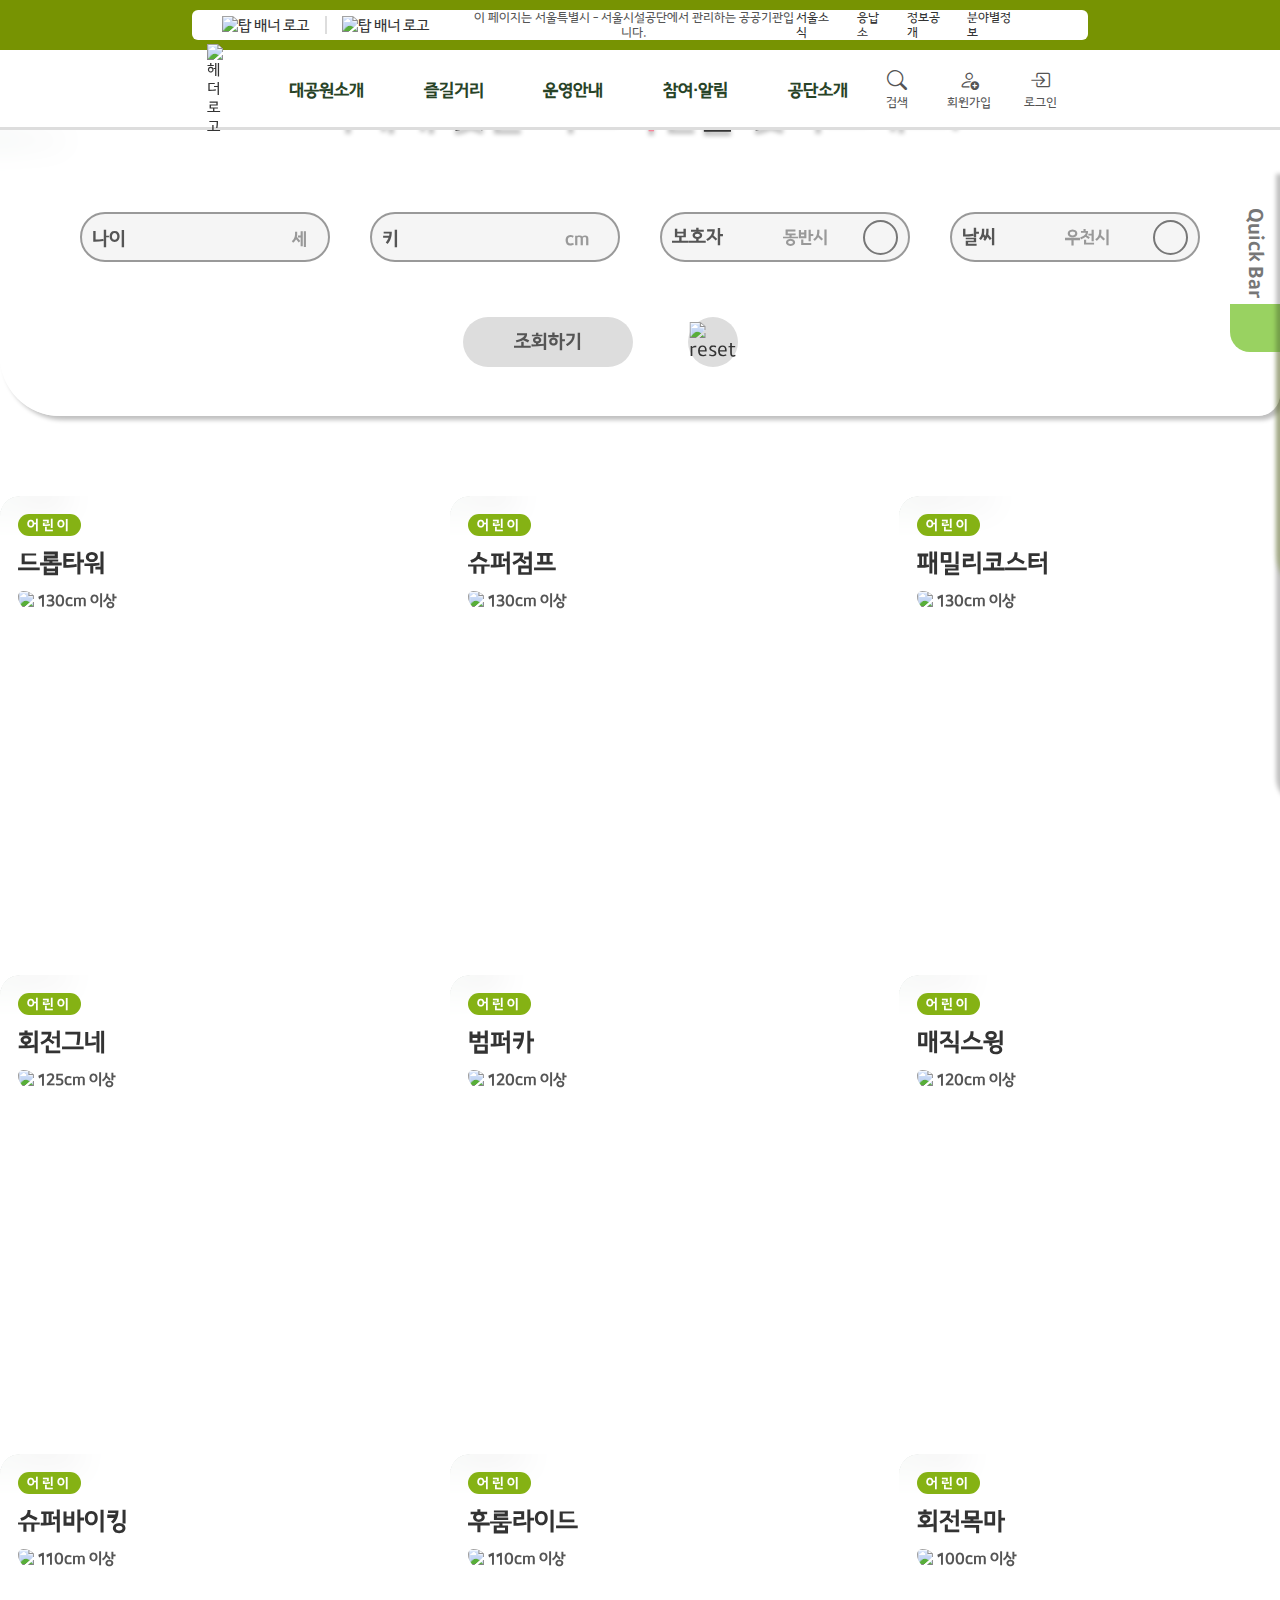
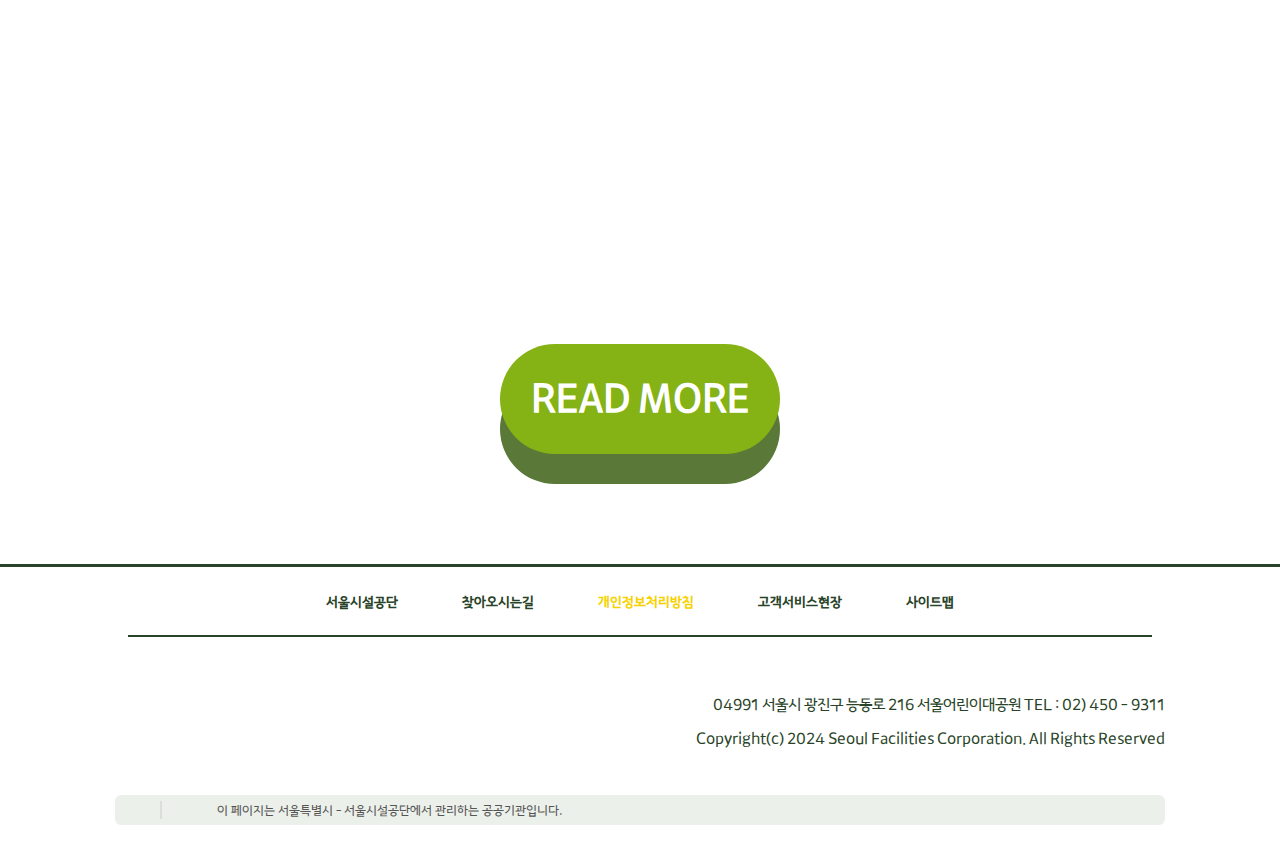
==== html/attraction.html @ 086990be "Add files via upload" ====
<!DOCTYPE html>
<html lang="en">
<head>
  <meta charset="UTF-8">
  <meta name="viewport" content="width=device-width, initial-scale=1.0">
  <title>서울어린이대공원</title>
  <link rel="stylesheet" href="https://cdn.jsdelivr.net/npm/bootstrap-icons@1.7.1/font/bootstrap-icons.css">
  <link rel="icon" href="../images/variables/favicon.png">
  <link rel="stylesheet" href="../css/style.css">
  <link rel="stylesheet" href="../css/responsive-tablet.css">
  <link rel="stylesheet" href="../css/responsive-mobile.css">
</head>
<body>
  <!-- follow-cursor -->
  <div class="follow-cursor-include"></div> 
  <!-- Header -->
  <div class="header-include"></div>
  <!-- Banner -->
  <div class="attraction-banner">
    <img src="../images/subpage_01_attraction/BannerDesign-01.jpg" alt="Banner">
  </div>
  <div class="attraction-inner">
    <div class="attraction-options">      
      <div class="options-text">
        <h2>나에게 맞는 <span>어트렉션</span>을 찾아보세요!</h2>
      </div>
      <div class="options-container">
        <form id="attraction-form">
          <div class="top-options-wrap">
            <div class="options-num">
              <div class="option">
                <label for="age">나이</label>
                  <input type="text" id="age" name="나이">
                <label class="suv">세</label>
              </div>
              <div class="option">
                <label for="height">키</label>
                  <input type="text" id="height" name="키">
                  <label class="suv">cm</label>
              </div>
            </div>
            <div class="options-chk">
              <div class="option">
                <label>보호자</label>
                <label class="suv">동반시</label>
                <input type="checkbox" name="보호자"> 
              </div>
              <div class="option">
                <label>날씨</label>
                <label class="suv">우천시</label>
                <input type="checkbox" name="날씨">
              </div>
            </div>
          </div>
          <div class="bottom-options-wrap">
            <div class="btn-container">
              <button class="view" type="submit">조회하기</button>
              <button class="reset" type="button"><img src="../images/subpage_01_attraction/reset.svg" alt="reset"></button>
            </div>
          </div>
      </form>
      </div>
    </div>
    <div id="result-container"></div>
    <div class="rides-container">
      <div class="ride-item" id="drop-tower">
        <div class="ride-explanation">
          <span class="ride-age">어린이</span>
          <span class="ride-name">드롭타워</span>
          <span class="key-limit">
            <img src="../images/subpage_01_attraction/Icon-key-limit.png" alt="key-limit">
            130cm 이상
          </span>
        </div>
        <img src="../images/subpage_01_attraction/subpage_01_01_drop-tower.jpg" alt="드롭타워">
      </div>
      <div class="ride-item" id="super-jump">
        <div class="ride-explanation">
          <span class="ride-age">어린이</span>
          <span class="ride-name">슈퍼점프</span>
          <span class="key-limit">
            <img src="../images/subpage_01_attraction/Icon-key-limit.png" alt="key-limit">
            130cm 이상
          </span>
        </div>
        <img src="../images/subpage_01_attraction/subpage_01_02_super-jump.jpg" alt="슈퍼점프">
      </div>
      <div class="ride-item" id="family-coaster">
        <div class="ride-explanation">
          <span class="ride-age">어린이</span>
          <span class="ride-name">패밀리코스터</span>
          <span class="key-limit">
            <img src="../images/subpage_01_attraction/Icon-key-limit.png" alt="key-limit">
            130cm 이상
          </span>
        </div>
        <img src="../images/subpage_01_attraction/subpage_01_03_family-coaster.jpg" alt="패밀리코스터">
      </div>
      <div class="ride-item" id="swing-chair">
        <div class="ride-explanation">
          <span class="ride-age">어린이</span>
          <span class="ride-name">회전그네</span>
          <span class="key-limit">
            <img src="../images/subpage_01_attraction/Icon-key-limit.png" alt="key-limit">
            125cm 이상
          </span>
        </div>
        <img src="../images/subpage_01_attraction/subpage_01_04_swing-chair.jpg" alt="회전그네">
      </div>
      <div class="ride-item" id="bumper-car">
        <div class="ride-explanation">
          <span class="ride-age">어린이</span>
          <span class="ride-name">범퍼카</span>
          <span class="key-limit">
            <img src="../images/subpage_01_attraction/Icon-key-limit.png" alt="key-limit">
            120cm 이상
          </span>
        </div>
        <img src="../images/subpage_01_attraction/subpage_01_05_bumper-car.jpg" alt="범퍼카">
      </div>
      <div class="ride-item" id="magic-swing">
        <div class="ride-explanation">
          <span class="ride-age">어린이</span>
          <span class="ride-name">매직스윙</span>
          <span class="key-limit">
            <img src="../images/subpage_01_attraction/Icon-key-limit.png" alt="key-limit">
            120cm 이상
          </span>
        </div>
        <img src="../images/subpage_01_attraction/subpage_01_06_magic-swing.jpg" alt="매직스윙">
      </div>
      <div class="ride-item" id="super-viking">
        <div class="ride-explanation">
          <span class="ride-age">어린이</span>
          <span class="ride-name">슈퍼바이킹</span>
          <span class="key-limit">
            <img src="../images/subpage_01_attraction/Icon-key-limit.png" alt="key-limit">
            110cm 이상
          </span>
        </div>
        <img src="../images/subpage_01_attraction/subpage_01_07_super-viking.jpg" alt="슈퍼바이킹">
      </div>
      <div class="ride-item" id="flume-ride">
        <div class="ride-explanation">
          <span class="ride-age">어린이</span>
          <span class="ride-name">후룸라이드</span>
          <span class="key-limit">
            <img src="../images/subpage_01_attraction/Icon-key-limit.png" alt="key-limit">
            110cm 이상
          </span>
        </div>
        <img src="../images/subpage_01_attraction/subpage_01_08_flume-ride.jpg" alt="후룸라이드">
      </div>
      <div class="ride-item" id="carousel">
        <div class="ride-explanation">
          <span class="ride-age">어린이</span>
          <span class="ride-name">회전목마</span>
          <span class="key-limit">
            <img src="../images/subpage_01_attraction/Icon-key-limit.png" alt="key-limit">
            100cm 이상
          </span>
        </div>
        <img src="../images/subpage_01_attraction/subpage_01_09_carousel.jpg" alt="회전목마">
      </div>
      <div class="ride-item" id="swing-bear">
        <div class="ride-explanation">
          <span class="ride-age">어린이</span>
          <span class="ride-name">스윙베어</span>
          <span class="key-limit">
            <img src="../images/subpage_01_attraction/Icon-key-limit.png" alt="key-limit">
            100cm 이상
          </span>
        </div>
        <img src="../images/subpage_01_attraction/subpage_01_10_swing-bear.jpg" alt="스윙베어">
      </div>
      <div class="ride-item" id="dino-train">
        <div class="ride-explanation">
          <span class="ride-age">어린이</span>
          <span class="ride-name">디노기차</span>
          <span class="key-limit">
            <img src="../images/subpage_01_attraction/Icon-key-limit.png" alt="key-limit">
            100cm 이상
          </span>
        </div>
        <img src="../images/subpage_01_attraction/subpage_01_11_dino-train.jpg" alt="디노기차">
      </div>
      <div class="ride-item" id="swinger">
        <div class="ride-explanation">
          <span class="ride-age">어린이</span>
          <span class="ride-name">스윙거</span>
          <span class="key-limit">
            <img src="../images/subpage_01_attraction/Icon-key-limit.png" alt="key-limit">
            90cm 이상
          </span>
        </div>
        <img src="../images/subpage_01_attraction/subpage_01_12_swinger.jpg" alt="스윙거">
      </div>
      <div class="ride-item" id="teacup-ride">
        <div class="ride-explanation">
          <span class="ride-age">어린이</span>
          <span class="ride-name">회전컵</span>
          <span class="key-limit">
            <img src="../images/subpage_01_attraction/Icon-key-limit.png" alt="key-limit">
            90cm 이상
          </span>
        </div>
        <img src="../images/subpage_01_attraction/subpage_01_13_teacup-ride.jpg" alt="회전컵">
      </div>
      <div class="ride-item" id="mini-viking">
        <div class="ride-explanation">
          <span class="ride-age">어린이</span>
          <span class="ride-name">미니바이킹</span>
          <span class="key-limit">
            <img src="../images/subpage_01_attraction/Icon-key-limit.png" alt="key-limit">
            90cm 이상
          </span>
        </div>
        <img src="../images/subpage_01_attraction/subpage_01_14_mini-viking.jpg" alt="미니바이킹">
      </div>
      <div class="ride-item" id="ladybug-ride">
        <div class="ride-explanation">
          <span class="ride-age">어린이</span>
          <span class="ride-name">무당벌레</span>
          <span class="key-limit">
            <img src="../images/subpage_01_attraction/Icon-key-limit.png" alt="key-limit">
            90cm 이상 ~ 140cm이하
          </span>
        </div>
        <img src="../images/subpage_01_attraction/subpage_01_15_ladybug-ride.jpg" alt="무당벌레">
      </div>
      <div class="ride-item" id="frog-jump">
        <div class="ride-explanation">
          <span class="ride-age">어린이</span>
          <span class="ride-name">개구리점프</span>
          <span class="key-limit">
            <img src="../images/subpage_01_attraction/Icon-key-limit.png" alt="key-limit">
            90cm 이상 ~ 140cm이하
          </span>
        </div>
        <img src="../images/subpage_01_attraction/subpage_01_16_frog-jump.jpg" alt="개구리점프">
      </div>
      <div class="ride-item" id="little-train">
        <div class="ride-explanation">
          <span class="ride-age">어린이</span>
          <span class="ride-name">꼬마기차</span>
          <span class="key-limit">
            <img src="../images/subpage_01_attraction/Icon-key-limit.png" alt="key-limit">
            90cm 이상 ~ 140cm이하
          </span>
        </div>
        <img src="../images/subpage_01_attraction/subpage_01_17_little-train.jpg" alt="꼬마기차">
      </div>
      <div class="ride-item" id="wow-exploration-team">
        <div class="ride-explanation">
          <span class="ride-age">어린이</span>
          <span class="ride-name">와우탐험대</span>
          <span class="key-limit">실내놀이시설</span>
        </div>
        <img src="../images/subpage_01_attraction/subpage_01_18_wow-exploration-team.jpg" alt="와우탐험대">
      </div>
      <div class="ride-item" id="spout-adventure">
        <div class="ride-explanation">
          <span class="ride-age">어린이</span>
          <span class="ride-name">스파우트 어드벤처</span>
          <span class="key-limit">실내놀이시설</span>
        </div>
        <img src="../images/subpage_01_attraction/subpage_01_19_spout-adventure.jpg" alt="스파우트 어드벤처">
      </div>
      <div class="ride-item" id="air-bounce">
        <div class="ride-explanation">
          <span class="ride-age">어린이</span>
          <span class="ride-name">에어바운스</span>
          <span class="key-limit">부대시설</span>
        </div>
        <img src="../images/subpage_01_attraction/subpage_01_20_air-bounce.jpg" alt="에어바운스">
      </div>
      <div class="ride-item" id="Aqua-boat">
        <div class="ride-explanation">
          <span class="ride-age">어린이</span>
          <span class="ride-name">아쿠아보트</span>
          <span class="key-limit">부대시설</span>
        </div>
        <img src="../images/subpage_01_attraction/subpage_01_21_Aqua-boat.jpg" alt="아쿠아보트">
      </div>
      <div class="ride-item" id="vr-experience">
        <div class="ride-explanation">
          <span class="ride-age">어린이</span>
          <span class="ride-name">VR(가상체험)</span>
          <span class="key-limit">부대시설</span>
        </div>
        <img src="../images/subpage_01_attraction/subpage_01_22_vr-experience.jpg" alt="VR(가상체험)">
      </div>
    </div>
    <button class="readmore">Read More</button>
  </div>
  <!-- go-to-top -->
  <div class="go-to-top-include"></div>
  <!-- Footer -->
  <div class="footer-white-include"></div>
  <!-- QuickMenu -->
  <div class="quick-menu-include"></div>
  <!-- modal -->
  <div class="login-modal">
    <div class="modal-wrap">
      <div class="login-head">
        <h3 class="login-title">로그인</h3>
        <div class="close" id="login-modal-close-btn">
          <img src="/images/variables/close-icon-black.svg" alt="close">
        </div>
      </div>
    <div class="login-switch-tap">
      <div class="btn-wraps">
      <button class="id-login active">아이디 로그인</button>
      <button class="sns-login">SNS 로그인</button>
      </div>
    </div>
    <div class="id-login-area active">
      <div class="info-text">
        <h4>
          이메일 아이디를 사용하는 회원 여러분의 로그인 절차입니다. 
        </h4>
      </div>
      <div class="input-area">
        <input type="text" placeholder="아이디를 입력해주세요." class="id-input-area">
        <input type="password" placeholder="비밀번호를 입력해주세요." class="password-input-area"> 
      </div>
      <img src="/images/variables/eye-open.svg" alt="eye-open" class="password-eye" onclick="togglePassword()"> <!-- 클릭 시 togglePassword 호출 -->
      <div class="remember-btn">
        <input type="checkbox" name="id-remember" id="id-remember">
        아이디 기억하기
      </div>
      <button class="id-login-btn">
        아이디 로그인
      </button>
      <div class="login-items">
        <div class="login-item">아이디 찾기</div>
        <div class="login-item">비밀번호 찾기</div>
        <div class="login-item">회원가입</div>
      </div>
    </div>
    <div class="sns-login-area">
      <div class="info-text">
        <h4>
          SNS 계정을 연동하여 로그인 하는 절차입니다. <br>
          반드시 본인 명의로 연동해주세요. 
        </h4>
      </div>
      <div class="sns-login-items">
        <div class="sns-login-item">
          <img src="/images/variables/sns-login-01.png" alt="sns-login">
          <h4>페이스북 계정으로 로그인</h4>
        </div>
        <div class="sns-login-item">
          <img src="/images/variables/sns-login-02.png" alt="sns-login">
          <h4>카카오 계정으로 로그인</h4>
        </div>
        <div class="sns-login-item">
          <img src="/images/variables/sns-login-03.png" alt="sns-login">
          <h4>네이버 계정으로 로그인</h4>
        </div>
      </div>
    </div>
    </div>
    <div class="modal-back">
    </div>
  </div>

  <script src="../script/footer-white.js"></script>
  <script src="../script/sub-custom.js"></script>
  <script src="../script/custom-main.js"></script>
  <script src="../script/variables.js"></script>
</body>
</html>
---- css/style.css ----
@charset "UTF-8";
/* Import Local Scss Files */ /* Font Family */
/* Setting Variables : Text Color */
/* Setting Variables : Object Color */
/* box-shadow */
@import url("https://cdn.jsdelivr.net/npm/bootstrap-icons@1.10.5/font/bootstrap-icons.css");
@import url("https://fonts.googleapis.com/css2?family=Poppins:ital,wght@0,100;0,200;0,300;0,400;0,500;0,600;0,700;0,800;0,900;1,100;1,200;1,300;1,400;1,500;1,600;1,700;1,800;1,900&display=swap");
* {
  box-sizing: border-box;
  outline: none;
}

a {
  text-decoration: none;
  color: inherit;
}

h1, h2, h3, h4, h5, h6 {
  margin: 0;
  font-weight: 500;
}

span {
  font-weight: 500;
}

button {
  cursor: pointer;
}

input {
  border: none;
}

li {
  list-style: none;
}

/* Font Icon : Bootstrap Icons */
/* 카카오 폰트 primary-kr  */
@font-face {
  font-family: "Kakao-Regular";
  src: url("/fonts/KakaoRegular.woff") format("woff2");
  font-weight: normal;
  font-style: normal;
}
/* 카카오 폰트 Secondary-kr */
@font-face {
  font-family: "Kakao-Bold";
  src: url("/fonts/KakaoBold.woff") format("woff2");
  font-weight: 700; /*Bold*/
  font-style: normal;
}
@font-face {
  font-family: "MaplestoryOTFBold";
  src: url("https://fastly.jsdelivr.net/gh/projectnoonnu/noonfonts_20-04@2.1/MaplestoryOTFBold.woff") format("woff");
  font-weight: normal;
  font-style: normal;
}
/* poppins */
/* style.scss */
* {
  font-family: "Kakao-Regular", sans-serif;
  color: #333333;
  font-weight: 500;
  margin: 0;
  padding: 0;
  scrollbar-width: none;
}

html {
  overflow-x: hidden;
}

#follow-cursor {
  left: 0;
  top: 0;
  z-index: 9999;
  position: absolute;
  transition: none; /* JavaScript로 애니메이션 처리 */
  pointer-events: none;
}

.overlay {
  display: none;
  position: absolute;
  width: 100%;
  height: 100%;
  background-color: rgba(0, 0, 0, 0.4);
  z-index: 1;
}

/* ####공통 속성 (header,footer,breadcrumb-wrap)#### */
html {
  position: absolute;
  overflow-x: hidden;
  scrollbar-width: none;
}

header .header-wrap {
  top: 0;
  position: fixed;
  z-index: 999;
  width: 100vw;
  height: 130px;
  background-color: #ffffff;
  border-bottom: 3px solid #DDDDDD;
}
header .header-wrap .header-top {
  display: flex;
  align-items: center;
  justify-content: center;
  height: 50px;
  background-color: #779302;
  padding: 10px 16.67vw;
}
header .header-wrap .header-top .top-banner {
  background-color: #ffffff;
  padding: 5px 30px;
  width: 1280px;
  height: 30px;
  border-radius: 6px;
  display: flex;
  align-items: center;
}
header .header-wrap .header-top .top-banner .logos {
  display: flex;
  align-items: center;
  position: relative;
  height: inherit;
  gap: 15px;
}
header .header-wrap .header-top .top-banner .logos .gap {
  width: 2px;
  height: 18px;
  background-color: #DDDDDD;
}
header .header-wrap .header-top .top-banner .logos img {
  width: auto;
  height: 18px;
}
header .header-wrap .header-top .top-banner span {
  display: block;
  text-align: center;
  font-size: 13px;
  color: #555555;
  margin-left: 40px;
}
header .header-wrap .header-top .top-banner .right-menu {
  display: block;
  margin-left: auto;
  margin-right: 40px;
}
header .header-wrap .header-top .top-banner .right-menu .right-menu-items {
  display: flex;
  gap: 20px;
  align-items: center;
}
header .header-wrap .header-top .top-banner .right-menu .right-menu-items .menu-item {
  display: flex;
  align-items: center;
}
header .header-wrap .header-top .top-banner .right-menu .right-menu-items .menu-item a {
  font-size: 13px;
  font-weight: 300;
}
header .header-wrap .header-main {
  display: flex;
  height: 80px;
  position: relative;
  align-items: center;
  justify-content: center;
}
header .header-wrap .header-main .main-logo {
  display: flex;
  align-items: center;
  padding: 0 50px 0 16.67vw;
}
header .header-wrap .header-main .main-logo a img {
  width: 180px;
  height: auto;
}
header .header-wrap .header-main .gnb {
  position: relative;
  margin-left: 5.2vw;
  display: flex;
  gap: 2.08vw;
}
header .header-wrap .header-main .gnb .item {
  position: relative;
  width: max-content;
  transition: 0.5s;
}
header .header-wrap .header-main .gnb .item a {
  position: relative;
  font-size: 18px;
  font-weight: bold;
  color: #284327;
  transition: color 0.3s ease;
}
header .header-wrap .header-main .gnb .item a:hover {
  color: #779302;
}
header .header-wrap .header-main .gnb .item a::before, header .header-wrap .header-main .gnb .item a::after {
  display: inline-block;
  opacity: 0;
  content: "";
  transition: transform 0.4s ease, opacity 0.3s ease;
}
header .header-wrap .header-main .gnb .item a::before {
  content: "[";
  margin-right: 10px;
  transform: translateX(15px);
}
header .header-wrap .header-main .gnb .item a::after {
  content: "]";
  margin-left: 10px;
  transform: translateX(-15px);
}
header .header-wrap .header-main .gnb .item:hover a::before,
header .header-wrap .header-main .gnb .item:hover a::after {
  opacity: 1;
  transform: translateX(0);
}
header .header-wrap .header-main .right-menu {
  margin-left: auto;
  margin-right: 16.67vw;
}
header .header-wrap .header-main .right-menu .right-menu-items {
  display: flex;
  gap: 0.52vw;
}
header .header-wrap .header-main .right-menu .right-menu-items #topmenu-mypage-btn, header .header-wrap .header-main .right-menu .right-menu-items #topmenu-logout-btn {
  display: none;
}
header .header-wrap .header-main .right-menu .right-menu-items .item {
  display: flex;
  flex-direction: column;
  justify-content: center;
  align-items: center;
  cursor: pointer;
  min-width: 65px;
  width: auto;
  padding: 7px 10px;
  border-radius: 6px;
  transition: 0.5s;
}
header .header-wrap .header-main .right-menu .right-menu-items .item:hover {
  background-color: #EEEEEE;
}
header .header-wrap .header-main .right-menu .right-menu-items .item .bi {
  font-size: 20px;
  color: #555555;
}
header .header-wrap .header-main .right-menu .right-menu-items .item h5 {
  font-size: 13px;
  color: #555555;
}
header .header-wrap .header-main .right-menu .right-menu-mobile-items {
  display: none;
}
header .header-wrap .header-main .right-menu .right-menu-mobile-items .icon-hamburgur {
  width: 32px;
  height: 32px;
}
header .header-wrap .header-main .right-menu .right-menu-mobile-items .icon-hamburgur img {
  width: 32px;
  height: 32px;
}
header .header-wrap .bottom-nav {
  display: none;
  position: absolute;
  left: 0;
  top: 100%;
  width: 100vw;
  min-height: 300px;
  height: max-content;
  background-color: #ffffff;
  padding: 0 320px;
  box-shadow: 0px 5px 5px 1px rgba(0, 0, 0, 0.075);
}
header .header-wrap .bottom-nav.active {
  display: flex;
}
header .header-wrap .bottom-nav .bottom-list {
  margin: 0;
  min-height: 300px;
  height: auto;
  background-color: #EEEEEE;
}
header .header-wrap .bottom-nav .bottom-list .list {
  width: 190px;
  height: max-content;
  padding: 10px 20px;
  background-color: #EEEEEE;
  transition: 0.5s;
  cursor: pointer;
}
header .header-wrap .bottom-nav .bottom-list .list:hover + .bottom-main {
  display: block;
}
header .header-wrap .bottom-nav .bottom-list .list .title {
  font-size: 14px;
  color: #779302;
  font-weight: bold;
  margin-bottom: 10px;
}
header .header-wrap .bottom-nav .bottom-list .list .info {
  font-size: 13px;
  color: #555555;
  font-weight: 500;
  word-break: keep-all;
}
header .header-wrap .bottom-nav .bottom-list .list:hover {
  background-color: #ffffff;
}
header .header-wrap .bottom-nav .bottom-main {
  display: none;
  padding: 25px 30px;
}
header .header-wrap .bottom-nav .bottom-main.active {
  display: block;
}
header .header-wrap .bottom-nav .bottom-main .title {
  font-size: 24px;
  color: #779302;
  font-weight: bold;
}
header .header-wrap .bottom-nav .bottom-main .items {
  display: flex;
  flex-wrap: wrap;
  row-gap: 20px;
  column-gap: 40px;
  padding: 15px;
  width: 70vw;
}
header .header-wrap .bottom-nav .bottom-main .items .item {
  padding: 15px 10px;
  background-color: #F5F5F5;
  border-radius: 8px;
  transition: 0.5s;
  min-width: 300px;
  cursor: pointer;
}
header .header-wrap .bottom-nav .bottom-main .items .item:hover {
  background-color: rgb(235, 255, 235);
}
header .header-wrap .bottom-nav .bottom-main .items .item .title {
  color: #779302;
  font-size: 15px;
  font-weight: bold;
  margin-bottom: 15px;
}
header .header-wrap .bottom-nav .bottom-main .items .item .info {
  color: #555555;
  font-size: 13px;
  font-weight: bold;
}
header .header-search {
  z-index: 99999;
  transform: translateY(-500%);
  position: fixed;
  display: flex;
  flex-direction: column;
  top: 0;
  left: 0;
  width: 100%;
  transition: transform 0.5s ease-in-out;
}
header .header-search.active {
  transform: translateY(0);
}
header .header-search-top {
  width: 100vw;
  background-color: #779302;
  height: 100px;
  display: flex;
  justify-content: space-between;
  align-items: center;
  padding: 0px 320px;
}
header .header-search-top .logo {
  cursor: pointer;
}
header .header-search-top .logo img {
  width: 180px;
  height: auto;
}
header .header-search-top .close-btn {
  cursor: pointer;
}
header .header-search-top .close-btn img {
  width: 36px;
  height: 36px;
}
header .header-search-main {
  position: absolute;
  left: 50%;
  transform: translateX(-50%);
  top: 70px;
  width: 1100px;
  height: 130px;
  margin: 0 auto;
  border-radius: 10px;
  display: flex;
  flex-direction: column;
  justify-content: center;
  background-color: #ffffff;
  box-shadow: 0px 4px 4px 1px rgba(0, 0, 0, 0.25);
  padding: 60px;
}
header .header-search-main .header-search-searchbox {
  position: relative;
  width: 980px;
  height: 40px;
  display: flex;
  align-items: center;
  border-bottom: 2px solid #38761D;
}
header .header-search-main .header-search-searchbox input[type=search] {
  position: relative;
  font-size: 20px;
  color: #999999;
  font-weight: bold;
  padding: 7px;
  width: 100%;
}
header .header-search-main .header-search-searchbox input[type=search]::placeholder {
  color: #999999;
}
header .header-search-main .header-search-searchbox img {
  cursor: pointer;
}
header .header-search-main .header-search-items {
  margin-top: 15px;
  display: flex;
  align-items: center;
  justify-content: flex-start;
  height: 30px;
  gap: 30px;
}
header .header-search-main .header-search-items h4 {
  font-size: 17px;
  color: #555555;
}
header .header-search-main .header-search-items .search-item {
  cursor: pointer;
  display: flex;
  justify-content: center;
  align-items: center;
  width: max-content;
  height: 20px;
  padding: 10px 20px;
  background-color: #DDDDDD;
  color: #777777;
  box-sizing: border-box;
  border-radius: 30px;
  font-size: 13px;
  -webkit-overflow-scrolling: touch;
}
header .header-side-menu {
  position: fixed;
  right: 0;
  top: 160px;
  z-index: 999;
  overflow: scroll; /* 페이지 전체 스크롤을 막음 */
  height: 100vh; /* 전체 높이를 화면에 맞게 설정 */
}
header .header-side-menu .side-menu-wrap {
  position: fixed;
  top: 170px;
  right: 0; /* 오른쪽으로 고정 */
  transform: translateX(100%); /* 메뉴가 화면 밖에 위치 */
  background-color: #ffffff;
  width: 480px;
  max-height: 70vh;
  height: auto; /* 최대 높이를 화면 높이로 제한 */
  overflow-y: scroll; /* 내용이 많을 경우 스크롤 */
  overflow-x: hidden;
  scrollbar-width: none; /* 스크롤바 스타일 */
  border-radius: 0px 0px 0px 26px;
  box-shadow: -4px 4px 4px 0px rgba(0, 0, 0, 0.25);
  transition: transform 0.5s ease; /* transform 변화를 부드럽게 */
  height: 100%; /* 메뉴의 높이를 화면에 맞게 설정 */
}
header .header-side-menu .side-menu-wrap.active {
  transform: translateX(0); /* 메뉴가 화면에 나타날 때 */
}
header .header-side-menu .side-menu-wrap .top-icons {
  width: 360px;
  display: flex;
  margin-top: 35px;
  margin-left: auto;
  margin-right: auto;
  gap: 30px;
  margin-bottom: 35px;
}
header .header-side-menu .side-menu-wrap .top-icons .top-icon {
  width: 100px;
  text-align: center;
  height: auto;
  cursor: pointer;
  border-radius: 12px;
  margin: 0 auto;
}
header .header-side-menu .side-menu-wrap .top-icons .top-icon:hover .bi {
  color: #85B214;
}
header .header-side-menu .side-menu-wrap .top-icons .top-icon .bi {
  font-size: 40px;
}
header .header-side-menu .side-menu-wrap .top-icons .top-icon h5 {
  background-color: #85B214;
  width: 100px;
  height: 40px;
  display: flex;
  justify-content: center;
  align-items: center;
  border-radius: 30px;
  color: #ffffff;
  font-size: 16px;
  font-weight: bold;
}
header .header-side-menu .side-menu-wrap .top-icons #mypage-top-icon, header .header-side-menu .side-menu-wrap .top-icons #logout-top-icon {
  display: none;
  width: 100px;
  text-align: center;
  height: auto;
  cursor: pointer;
  border-radius: 12px;
  margin: 0 auto;
}
header .header-side-menu .side-menu-wrap .top-icons #mypage-top-icon:hover .bi, header .header-side-menu .side-menu-wrap .top-icons #logout-top-icon:hover .bi {
  color: #85B214;
}
header .header-side-menu .side-menu-wrap .top-icons #mypage-top-icon .bi, header .header-side-menu .side-menu-wrap .top-icons #logout-top-icon .bi {
  font-size: 40px;
}
header .header-side-menu .side-menu-wrap .top-icons #mypage-top-icon h5, header .header-side-menu .side-menu-wrap .top-icons #logout-top-icon h5 {
  background-color: #85B214;
  width: 100px;
  height: 40px;
  display: flex;
  justify-content: center;
  align-items: center;
  border-radius: 30px;
  color: #ffffff;
  font-size: 16px;
  font-weight: bold;
}
header .header-side-menu .side-menu-wrap .side-search-wrap {
  margin: 35px 0px;
  display: none;
  gap: 10px;
  align-items: center;
  justify-content: center;
}
header .header-side-menu .side-menu-wrap .side-search-wrap.active {
  display: flex;
}
header .header-side-menu .side-menu-wrap .side-search-wrap .side-search {
  width: 300px;
  height: 30px;
  padding: 0px 10px;
  border-radius: 30px;
  border: 1px solid #779302;
}
header .header-side-menu .side-menu-wrap .side-search-wrap .bi {
  cursor: pointer;
  background-color: #779302;
  padding: 7px 15px;
  border-radius: 30px;
  transition: 0.5s;
  border: 1px solid #779302;
  color: #ffffff;
}
header .header-side-menu .side-menu-wrap .side-search-wrap .bi:hover {
  background-color: #ffffff;
  color: #555555;
}
header .header-side-menu .side-menu-wrap .nav-items {
  width: 590px;
  height: max-content;
  margin-left: auto;
  margin-right: 0;
  margin-bottom: 70px;
}
header .header-side-menu .side-menu-wrap .nav-items .nav-item {
  margin-left: 30px;
}
header .header-side-menu .side-menu-wrap .nav-items .nav-item .nav-item-title {
  display: flex;
  align-items: center;
  height: 70px;
  width: 450px;
  font-size: 24px;
  font-weight: bold;
  cursor: pointer;
  color: #284327;
  justify-content: space-between;
  border-bottom: 1px solid #BDBDBD;
  padding-left: 25px;
}
header .header-side-menu .side-menu-wrap .nav-items .nav-item .nav-item-title:hover, header .header-side-menu .side-menu-wrap .nav-items .nav-item .nav-item-title:focus {
  color: #85B214;
  background-color: #EEEEEE;
}
header .header-side-menu .side-menu-wrap .nav-items .nav-item .nav-item-title:last-child {
  border-bottom: none;
}
header .header-side-menu .side-menu-wrap .nav-items .nav-item .nav-item-title img {
  margin-right: 50px;
}
header .header-side-menu .side-menu-wrap .nav-items .nav-item .nav-item-title.active {
  color: #85B214;
  background-color: #EEEEEE;
}
header .header-side-menu .side-menu-wrap .nav-items .nav-item .nav-item-title.active img {
  transform: rotate(180deg);
}
header .header-side-menu .side-menu-wrap .nav-items .nav-item .nav-item-in {
  display: none;
  flex-direction: column;
  align-items: center;
  font-size: 20px;
  font-weight: bold;
  color: #284327;
  cursor: pointer;
}
header .header-side-menu .side-menu-wrap .nav-items .nav-item .nav-item-in a {
  font-weight: bold;
  padding-left: 40px;
}
header .header-side-menu .side-menu-wrap .nav-items .nav-item .nav-item-in.active {
  display: flex;
}
header .header-side-menu .side-menu-wrap .nav-items .nav-item .nav-item-in:last-child {
  border-bottom: none;
}
header .header-side-menu .side-menu-wrap .nav-items .nav-item .nav-item-in .nav-item-in-title {
  height: 70px;
  width: 525px;
  display: flex;
  font-weight: bold;
  align-items: center;
  border-bottom: 1px solid #BDBDBD;
  padding-left: 40px;
  gap: 225px;
}
header .header-side-menu .side-menu-wrap .nav-items .nav-item .nav-item-in .nav-item-in-title a {
  font-weight: bold;
}
header .header-side-menu .side-menu-wrap .nav-items .nav-item .nav-item-in .nav-item-in-title.active {
  color: #85B214;
  background-color: #EEEEEE;
}
header .header-side-menu .side-menu-wrap .nav-items .nav-item .nav-item-in .nav-item-in-title:hover {
  color: #85B214;
  background-color: #EEEEEE;
}
header .header-side-menu .side-menu-wrap .nav-items .nav-item .nav-item-in .nav-item-in-title:last-child {
  border-bottom: none;
}
header .header-side-menu .side-menu-wrap .nav-items .nav-item .nav-item-in .nav-item-in-in {
  display: none;
  width: 525px;
  flex-direction: column;
  justify-content: center;
  height: 60px;
  font-size: 18px;
  font-weight: bold;
  cursor: pointer;
  border-bottom: 1px solid #BDBDBD;
  padding-left: 40px;
}
header .header-side-menu .side-menu-wrap .nav-items .nav-item .nav-item-in .nav-item-in-in a {
  font-weight: bold;
}
header .header-side-menu .side-menu-wrap .nav-items .nav-item .nav-item-in .nav-item-in-in.active {
  display: flex;
}
header .header-side-menu .side-menu-wrap .nav-items .nav-item .nav-item-in .nav-item-in-in:hover {
  color: #85B214;
  background-color: #EEEEEE;
}
header .header-side-menu .side-menu-wrap .nav-items .nav-item .nav-item-in .nav-item-in-in:last-child {
  border-bottom: none;
}

.footer-green-include footer {
  position: absolute;
  z-index: 90;
  width: 100vw;
  height: 280px;
  background-color: #99D261;
  border-top: 3px solid #80AD50;
}
.footer-green-include footer .footer-top {
  margin: auto;
  display: flex;
  justify-content: center;
  align-items: center;
}
.footer-green-include footer .footer-top .footer-top-navi {
  display: flex;
  justify-content: center;
  align-items: center;
  width: 1280px;
  height: 70px;
  border-bottom: 2px solid #ffffff;
}
.footer-green-include footer .footer-top .footer-top-navi .items {
  display: flex;
  gap: 160px;
}
.footer-green-include footer .footer-top .footer-top-navi .items .item a {
  font-size: 16px;
  color: #ffffff;
  font-weight: bold;
  transition: 0.5s;
}
.footer-green-include footer .footer-top .footer-top-navi .items .item a:hover {
  color: #555555;
}
.footer-green-include footer .footer-top .footer-top-navi .items .item a.active {
  color: #555555;
}
.footer-green-include footer .footer-top .footer-top-navi .items .item a.active:hover {
  color: #ffffff;
}
.footer-green-include footer .footer-main {
  margin-top: 20px;
  padding: 0 320px;
  display: flex;
  align-items: center;
}
.footer-green-include footer .footer-logo {
  background-image: url(/images/variables/footer-logo.png);
  background-size: auto;
  width: 128px;
  height: 128px;
  cursor: pointer;
}
.footer-green-include footer .footer-logo a {
  cursor: pointer;
}
.footer-green-include footer .footer-address {
  margin-left: auto;
  margin-right: 0;
  display: flex;
  flex-direction: column;
  text-align: right;
  gap: 15px;
}
.footer-green-include footer .footer-address h4 {
  color: #ffffff;
  font-size: 16px;
  font-weight: 500;
}
.footer-green-include footer .footer-address h5 {
  font-size: 16px;
  color: #EEEEEE;
  font-weight: 300;
}
.footer-green-include footer .footer-bottom {
  display: flex;
  align-items: center;
  height: 50px;
  padding: 10px 320px;
}
.footer-green-include footer .footer-bottom .bottom-banner {
  background-color: #ffffff;
  padding: 5px 30px;
  width: 1280px;
  height: 30px;
  border-radius: 6px;
  display: flex;
  align-items: center;
}
.footer-green-include footer .footer-bottom .bottom-banner .logos {
  display: flex;
  align-items: center;
  position: relative;
  height: inherit;
  gap: 15px;
}
.footer-green-include footer .footer-bottom .bottom-banner .logos .gap {
  width: 2px;
  height: 18px;
  background-color: #DDDDDD;
}
.footer-green-include footer .footer-bottom .bottom-banner .logos img {
  width: auto;
  height: 18px;
}
.footer-green-include footer .footer-bottom .bottom-banner span {
  display: block;
  text-align: center;
  font-size: 13px;
  color: #555555;
  margin-left: 40px;
}

.footer-white-include footer {
  position: absolute;
  z-index: 90;
  width: 100vw;
  height: 280px;
  background-color: #ffffff;
  border-top: 3px solid #284327;
}
.footer-white-include footer .footer-top {
  margin: auto;
  display: flex;
  justify-content: center;
  align-items: center;
}
.footer-white-include footer .footer-top .footer-top-navi {
  display: flex;
  justify-content: center;
  align-items: center;
  width: 1280px;
  height: 70px;
  border-bottom: 2px solid #284327;
}
.footer-white-include footer .footer-top .footer-top-navi .items {
  display: flex;
  gap: 160px;
}
.footer-white-include footer .footer-top .footer-top-navi .items .item a {
  font-size: 16px;
  color: #284327;
  font-weight: bold;
  transition: 0.5s;
}
.footer-white-include footer .footer-top .footer-top-navi .items .item a:hover {
  color: #F6D202;
}
.footer-white-include footer .footer-top .footer-top-navi .items .item a.active {
  color: #F6D202;
}
.footer-white-include footer .footer-top .footer-top-navi .items .item a.active:hover {
  color: #284327;
}
.footer-white-include footer .footer-main {
  margin-top: 20px;
  padding: 0 320px;
  display: flex;
  align-items: center;
}
.footer-white-include footer .footer-logo {
  background-image: url(/images/footer/서울어린이대공원Logo-03.png);
  background-size: cover;
  width: 128px;
  height: 128px;
  cursor: pointer;
}
.footer-white-include footer .footer-logo a {
  cursor: pointer;
}
.footer-white-include footer .footer-address {
  margin-left: auto;
  margin-right: 0;
  display: flex;
  flex-direction: column;
  text-align: right;
  gap: 15px;
}
.footer-white-include footer .footer-address h4 {
  color: #284327;
  font-size: 16px;
  font-weight: 500;
}
.footer-white-include footer .footer-address h5 {
  font-size: 16px;
  color: #284327;
  font-weight: 300;
}
.footer-white-include footer .footer-bottom {
  display: flex;
  align-items: center;
  height: 50px;
  padding: 10px 320px;
}
.footer-white-include footer .footer-bottom .bottom-banner {
  background-color: #ECF0EA;
  padding: 5px 30px;
  width: 1280px;
  height: 30px;
  border-radius: 6px;
  display: flex;
  align-items: center;
}
.footer-white-include footer .footer-bottom .bottom-banner .logos {
  display: flex;
  align-items: center;
  position: relative;
  height: inherit;
  gap: 15px;
}
.footer-white-include footer .footer-bottom .bottom-banner .logos .gap {
  width: 2px;
  height: 18px;
  background-color: #DDDDDD;
}
.footer-white-include footer .footer-bottom .bottom-banner .logos img {
  width: auto;
  height: 18px;
}
.footer-white-include footer .footer-bottom .bottom-banner span {
  display: block;
  text-align: center;
  font-size: 13px;
  color: #555555;
  margin-left: 40px;
}

.breadcrumb-wrap {
  z-index: 50;
  top: 490px;
  left: 50%;
  width: 1280px;
  height: 70px;
  position: absolute;
  background-color: white;
  border-radius: 20px;
  transform: translateX(-50%);
  box-shadow: 0px 5px 5px rgba(119, 147, 2, 0.7);
}
.breadcrumb-wrap .breadcrumb {
  display: flex;
  line-height: 70px;
}
.breadcrumb-wrap .breadcrumb > a.home {
  width: 80px;
  height: 100%;
  display: flex;
  align-items: center;
  justify-content: center;
}
.breadcrumb-wrap .breadcrumb > a.home img {
  position: absolute;
  top: 50%;
  transform: translateY(-50%);
}
.breadcrumb-wrap .breadcrumb > li {
  font-size: 22px;
  width: 280px;
  position: relative;
}
.breadcrumb-wrap .breadcrumb > li > a {
  padding: 0 30px;
  width: 100%;
  height: 70px;
  display: inline-block;
  font-weight: bold;
  position: relative;
}
.breadcrumb-wrap .breadcrumb > li > a::before {
  content: "";
  width: 2px;
  height: 90%;
  position: absolute;
  left: 0px;
  bottom: 0;
  /*             top: 50%;
            transform: translateY(-50%); */
  background-color: #85B214;
  opacity: 0.8;
}
.breadcrumb-wrap .breadcrumb > li > a::after {
  content: "";
  width: 30px;
  height: 21px;
  position: absolute;
  background: url(../images/subpage_04_ticket_info/triangle.svg) no-repeat;
  background-size: cover;
  top: 50%;
  right: 30px;
  transform: translateY(-50%);
  transition: 0.3s;
}
.breadcrumb-wrap .breadcrumb > li:hover a::after {
  transform: translateY(-50%) rotate(180deg);
}
.breadcrumb-wrap .breadcrumb > li .depth {
  opacity: 0;
  display: flex;
  flex-direction: column;
  position: absolute;
  height: 0px;
  width: 100%;
  top: 100%;
  overflow: hidden;
  box-sizing: border-box;
  padding: 0px 20px 20px 20px;
  background-color: #779302;
  border-radius: 0 0 20px 20px;
  transition: height 0.3s ease, opacity 0.6s ease;
}
.breadcrumb-wrap .breadcrumb > li .depth li {
  display: block;
  text-align: center;
  width: 100%;
  background-color: white;
  height: 54px;
  line-height: 54px;
  border-bottom: 1px solid #779302;
}
.breadcrumb-wrap .breadcrumb > li .depth li a {
  font-size: 20px;
}
.breadcrumb-wrap .breadcrumb > li .depth li:last-child {
  border-radius: 0 0 20px 20px;
}

#go-to-top-fox {
  display: flex;
  flex-direction: column;
  position: absolute;
  bottom: 40px;
  left: 1640px;
  cursor: pointer;
}
#go-to-top-fox span {
  opacity: 0;
  position: absolute;
  white-space: nowrap;
  font-size: 20px;
  font-weight: bold;
  color: #341D0D;
  top: -72px;
  left: 88px;
  transition: 0.3s;
  z-index: 5;
}
#go-to-top-fox .bubble {
  opacity: 0;
  top: -106px;
  left: 50px;
  width: 172px;
  height: 128px;
  object-fit: cover;
  transition: 0.3s;
  position: absolute;
}
#go-to-top-fox .fox {
  width: 170px;
  height: 175px;
  object-fit: cover;
}
#go-to-top-fox .fox:hover {
  animation: jump 0.5s infinite;
}

.login-modal {
  position: absolute;
  z-index: 1000;
  top: 0;
  left: 0;
  display: none;
}
.login-modal.active {
  display: block;
}
.login-modal .modal-wrap {
  position: fixed;
  display: flex;
  flex-direction: column;
  z-index: 9999;
  left: 50%;
  top: 50%;
  transform: translate(-50%, -50%);
  border-radius: 16px;
  padding: 30px;
  width: 500px;
  height: 550px;
  background-color: #ffffff;
  box-shadow: 0px 0px 4px 1px rgba(0, 0, 0, 0.25);
}
.login-modal .modal-wrap .login-head {
  position: relative;
  display: flex;
  width: 100%;
  justify-content: center;
}
.login-modal .modal-wrap .login-head .login-title {
  font-size: 32px;
  font-weight: bold;
  color: #555555;
  text-align: center;
  margin-bottom: 30px;
}
.login-modal .modal-wrap .login-head .close {
  position: absolute;
  cursor: pointer;
  right: 10px;
  width: 40px;
  height: 40px;
}
.login-modal .modal-wrap .login-switch-tap {
  display: flex;
  flex-direction: column;
}
.login-modal .modal-wrap .login-switch-tap .btn-wraps {
  display: flex;
  justify-content: center;
  gap: 20px;
}
.login-modal .modal-wrap .login-switch-tap .btn-wraps button {
  width: 200px;
  height: 60px;
  border-radius: 30px;
  border: none;
  display: flex;
  justify-content: center;
  align-items: center;
  font-size: 24px;
  font-weight: bold;
  color: #555555;
  background-color: #999999;
  transition: 0.5s ease all;
}
.login-modal .modal-wrap .login-switch-tap .btn-wraps button.active, .login-modal .modal-wrap .login-switch-tap .btn-wraps button:hover {
  background-color: #85B214;
  color: #ffffff;
}
.login-modal .modal-wrap .id-login-area {
  display: none;
  flex-direction: column;
  justify-content: center;
}
.login-modal .modal-wrap .id-login-area.active {
  display: flex;
}
.login-modal .modal-wrap .id-login-area .info-text {
  text-align: center;
  margin-top: 20px;
  margin-bottom: 45px;
}
.login-modal .modal-wrap .id-login-area .info-text h4 {
  font-size: 15px;
  font-weight: bold;
  color: #999999;
}
.login-modal .modal-wrap .id-login-area .input-area {
  display: flex;
  flex-direction: column;
  justify-content: center;
  align-items: center;
  gap: 10px;
  margin-bottom: 10px;
}
.login-modal .modal-wrap .id-login-area .input-area input {
  width: 420px;
  height: 55px;
  border: 1px solid #BDBDBD;
  border-radius: 12px;
  padding: 10px 25px;
  font-size: 15px;
}
.login-modal .modal-wrap .id-login-area .password-eye {
  position: absolute;
  right: 10%;
  cursor: pointer;
  filter: invert(48%) sepia(5%) saturate(6%) hue-rotate(344deg) brightness(97%) contrast(97%);
}
.login-modal .modal-wrap .id-login-area .remember-btn {
  display: flex;
  margin-left: 14px;
  font-size: 14px;
  color: #999999;
  gap: 8px;
  margin-bottom: 15px;
}
.login-modal .modal-wrap .id-login-area .remember-btn input {
  border-radius: 6px;
  border: 1px solid #BDBDBD;
}
.login-modal .modal-wrap .id-login-area .id-login-btn {
  width: 200px;
  height: 60px;
  border-radius: 30px;
  border: none;
  display: flex;
  margin: 0 auto;
  justify-content: center;
  align-items: center;
  font-size: 24px;
  font-weight: bold;
  background-color: #85B214;
  color: #ffffff;
  transition: 0.5s ease all;
}
.login-modal .modal-wrap .id-login-area .id-login-btn.active, .login-modal .modal-wrap .id-login-area .id-login-btn:hover {
  background-color: #ffffff;
  color: #85B214;
  border: 1px solid #85B214;
}
.login-modal .modal-wrap .id-login-area .login-items {
  display: flex;
  justify-content: center;
  gap: 60px;
  margin-top: 25px;
}
.login-modal .modal-wrap .id-login-area .login-items .login-item {
  cursor: pointer;
  color: #555555;
  font-size: 15px;
}
.login-modal .modal-wrap .id-login-area .login-items .login-item:hover {
  color: #779302;
  text-decoration: underline;
  font-weight: bold;
}
.login-modal .modal-wrap .sns-login-area {
  display: none;
  flex-direction: column;
  justify-content: center;
}
.login-modal .modal-wrap .sns-login-area.active {
  display: flex;
}
.login-modal .modal-wrap .sns-login-area .info-text {
  text-align: center;
  margin-top: 20px;
  margin-bottom: 25px;
}
.login-modal .modal-wrap .sns-login-area .info-text h4 {
  font-size: 15px;
  font-weight: bold;
  color: #999999;
}
.login-modal .modal-wrap .sns-login-area .sns-login-items {
  display: flex;
  flex-direction: column;
  align-items: center;
  gap: 15px;
  width: 400px;
  margin: auto;
}
.login-modal .modal-wrap .sns-login-area .sns-login-items .sns-login-item {
  width: 400px;
  height: 80px;
  box-sizing: border-box;
  border: 1px solid #BDBDBD;
  border-radius: 16px;
  display: flex;
  align-items: center;
  justify-content: space-between;
  text-align: center;
  cursor: pointer;
  transition: 0.5s ease all;
}
.login-modal .modal-wrap .sns-login-area .sns-login-items .sns-login-item h4 {
  font-size: 20px;
  color: #777777;
  margin: auto;
}
.login-modal .modal-wrap .sns-login-area .sns-login-items .sns-login-item:hover {
  background-color: #EEEEEE;
}
.login-modal .modal-wrap .sns-login-area .sns-login-items .sns-login-item:hover h4 {
  font-weight: bold;
}
.login-modal .modal-back {
  width: 100vw;
  height: 999vh;
  background-color: rgba(0, 0, 0, 0.363);
}
.login-modal .modal-back.active {
  display: block;
}

body {
  width: 100vw;
  height: fit-content;
}

.quick-menu-include .quick-menu #menu-item {
  position: fixed;
  z-index: 100;
  top: 20%;
  right: 0;
  width: 50px;
  height: 172px;
  border-radius: 20px 0 0 20px;
  background-color: #ffffff;
  cursor: pointer;
  display: flex;
  justify-content: center;
  padding: 10px;
  overflow: hidden;
  transition: 0.5s;
}
.quick-menu-include .quick-menu #menu-item h4 {
  margin-top: 15px;
  padding: 3px;
  color: #777777;
  font-size: 20px;
  font-family: "Kakao-Bold", sans-serif;
  width: 100%;
  writing-mode: vertical-rl;
  z-index: 999;
  transition: 0.5s;
}
.quick-menu-include .quick-menu #menu-item::after {
  content: " ";
  position: absolute;
  width: 50px;
  height: 48px;
  background-color: #99D261;
  left: 0;
  bottom: 0;
  transition: 0.5s;
}
.quick-menu-include .quick-menu #menu-item:hover h4 {
  color: #ffffff;
}
.quick-menu-include .quick-menu #menu-item:hover::after {
  height: 999px;
}
.quick-menu-include .quick-menu .open-quick-menu {
  position: fixed;
  top: 20%;
  z-index: 55;
  right: 0;
  transform: translateX(100%);
  transition: transform 0.5s ease;
}
.quick-menu-include .quick-menu .open-quick-menu.active {
  transform: translateX(0);
}
.quick-menu-include .quick-menu .open-quick-menu .menu-wrap {
  width: 635px;
  height: 410px;
  background-color: #EDF7D2;
  border-radius: 40px 0 0 40px;
  box-shadow: -4px 4px 4px 0 rgba(118, 147, 2, 0.3098039216);
  display: flex;
  justify-content: center;
  align-items: center;
  padding: 25px;
}
.quick-menu-include .quick-menu .open-quick-menu .menu-wrap .in-menu .items {
  display: flex;
  flex-wrap: wrap;
  row-gap: 18px;
  column-gap: 9px;
}
.quick-menu-include .quick-menu .open-quick-menu .menu-wrap .in-menu .items .item {
  display: flex;
  flex-direction: column;
  justify-content: center;
  align-items: center;
  cursor: pointer;
  width: 130px;
  height: 130px;
  background-color: #ffffff;
  border-radius: 10px;
  transition: 0.5s;
}
.quick-menu-include .quick-menu .open-quick-menu .menu-wrap .in-menu .items .item img {
  width: 100px;
  height: 100px;
}
.quick-menu-include .quick-menu .open-quick-menu .menu-wrap .in-menu .items .item .item-title {
  font-weight: bold;
  font-size: 15px;
  color: #777777;
}
.quick-menu-include .quick-menu .open-quick-menu .menu-wrap .in-menu .items .item:hover {
  background-color: rgba(255, 255, 255, 0.4509803922);
  box-shadow: 0px 0px 0px 3px #779302;
}

/* #### Common CSS #### */
[class*=inner] {
  width: 1280px;
  height: 100vh;
  margin: auto;
}

/* #### 메인페이지 속성 (index.html) ####*/
/* #### Section : Main #### */
.main-section {
  position: relative;
  width: 100vw;
  height: auto;
  background: url(/images/mainpage/main/mainVisual_bg.png) no-repeat;
  background-size: cover;
}
.main-section .gyro-drop .gyro-drop-chair {
  position: absolute;
  width: 125px;
  left: 65px;
  top: 600px;
  height: auto;
  animation: gyro-drop 5s ease-in-out infinite;
}
@keyframes gyro-drop {
  0% {
    top: 600px;
  }
  75% {
    top: 100px;
  }
  100% {
    top: 600px;
  }
}
.main-section .ferris-wheel-wrapper {
  position: absolute;
  width: 550px;
  height: 550px;
  right: 0;
  top: 100px;
}
.main-section .ferris-wheel-wrapper img {
  width: 550px;
  height: 550px;
}
.main-section .ferris-wheel-wrapper .ferris-root {
  width: 275px;
  height: 400px;
  position: absolute;
  top: 250px;
  right: 140px;
}
.main-section .ferris-wheel {
  position: relative;
  width: 550px;
  height: 550px;
  display: flex;
  justify-content: center;
  align-items: center;
}
.main-section .ferris-wheel .ferris-frame {
  position: absolute;
  width: 550px;
  height: 550px;
  animation: ferris-wheel 35s linear infinite; /* 관람차 회전 */
  transform-origin: center center;
}
.main-section .ferris-wheel .seats {
  position: absolute;
  top: 53%;
  left: 50%;
  width: 100%;
  height: 100%;
  transform: translate(-50%, -50%);
  display: flex;
  justify-content: center;
  align-items: center;
}
.main-section .ferris-wheel .seats .seat {
  position: absolute;
  width: 60px;
  height: 80px;
  transform-origin: center center;
}
.main-section .ferris-wheel .seats .seat img {
  width: 100%;
  height: 100%;
  object-fit: contain;
}
.main-section .ferris-wheel .seats .seat:nth-child(1) {
  /* 좌석 위치 설정 */
  transform: rotate(0deg) translateY(-250px);
  /* 좌석이 프레임 회전과 반대로 회전하도록 애니메이션 보정 */
  animation: seat-rotation 35s linear infinite;
  animation-delay: calc(-0s); /* 좌석 위치에 따라 딜레이 조정 */
}
.main-section .ferris-wheel .seats .seat:nth-child(2) {
  /* 좌석 위치 설정 */
  transform: rotate(30deg) translateY(-250px);
  /* 좌석이 프레임 회전과 반대로 회전하도록 애니메이션 보정 */
  animation: seat-rotation 35s linear infinite;
  animation-delay: calc(-2.916s); /* 좌석 위치에 따라 딜레이 조정 */
}
.main-section .ferris-wheel .seats .seat:nth-child(3) {
  /* 좌석 위치 설정 */
  transform: rotate(60deg) translateY(-250px);
  /* 좌석이 프레임 회전과 반대로 회전하도록 애니메이션 보정 */
  animation: seat-rotation 35s linear infinite;
  animation-delay: calc(-5.832s); /* 좌석 위치에 따라 딜레이 조정 */
}
.main-section .ferris-wheel .seats .seat:nth-child(4) {
  /* 좌석 위치 설정 */
  transform: rotate(90deg) translateY(-250px);
  /* 좌석이 프레임 회전과 반대로 회전하도록 애니메이션 보정 */
  animation: seat-rotation 35s linear infinite;
  animation-delay: calc(-8.748s); /* 좌석 위치에 따라 딜레이 조정 */
}
.main-section .ferris-wheel .seats .seat:nth-child(5) {
  /* 좌석 위치 설정 */
  transform: rotate(120deg) translateY(-250px);
  /* 좌석이 프레임 회전과 반대로 회전하도록 애니메이션 보정 */
  animation: seat-rotation 35s linear infinite;
  animation-delay: calc(-11.664s); /* 좌석 위치에 따라 딜레이 조정 */
}
.main-section .ferris-wheel .seats .seat:nth-child(6) {
  /* 좌석 위치 설정 */
  transform: rotate(150deg) translateY(-250px);
  /* 좌석이 프레임 회전과 반대로 회전하도록 애니메이션 보정 */
  animation: seat-rotation 35s linear infinite;
  animation-delay: calc(-14.58s); /* 좌석 위치에 따라 딜레이 조정 */
}
.main-section .ferris-wheel .seats .seat:nth-child(7) {
  /* 좌석 위치 설정 */
  transform: rotate(180deg) translateY(-250px);
  /* 좌석이 프레임 회전과 반대로 회전하도록 애니메이션 보정 */
  animation: seat-rotation 35s linear infinite;
  animation-delay: calc(-17.496s); /* 좌석 위치에 따라 딜레이 조정 */
}
.main-section .ferris-wheel .seats .seat:nth-child(8) {
  /* 좌석 위치 설정 */
  transform: rotate(210deg) translateY(-250px);
  /* 좌석이 프레임 회전과 반대로 회전하도록 애니메이션 보정 */
  animation: seat-rotation 35s linear infinite;
  animation-delay: calc(-20.412s); /* 좌석 위치에 따라 딜레이 조정 */
}
.main-section .ferris-wheel .seats .seat:nth-child(9) {
  /* 좌석 위치 설정 */
  transform: rotate(240deg) translateY(-250px);
  /* 좌석이 프레임 회전과 반대로 회전하도록 애니메이션 보정 */
  animation: seat-rotation 35s linear infinite;
  animation-delay: calc(-23.328s); /* 좌석 위치에 따라 딜레이 조정 */
}
.main-section .ferris-wheel .seats .seat:nth-child(10) {
  /* 좌석 위치 설정 */
  transform: rotate(270deg) translateY(-250px);
  /* 좌석이 프레임 회전과 반대로 회전하도록 애니메이션 보정 */
  animation: seat-rotation 35s linear infinite;
  animation-delay: calc(-26.244s); /* 좌석 위치에 따라 딜레이 조정 */
}
.main-section .ferris-wheel .seats .seat:nth-child(11) {
  /* 좌석 위치 설정 */
  transform: rotate(300deg) translateY(-250px);
  /* 좌석이 프레임 회전과 반대로 회전하도록 애니메이션 보정 */
  animation: seat-rotation 35s linear infinite;
  animation-delay: calc(-29.16s); /* 좌석 위치에 따라 딜레이 조정 */
}
.main-section .ferris-wheel .seats .seat:nth-child(12) {
  /* 좌석 위치 설정 */
  transform: rotate(330deg) translateY(-250px);
  /* 좌석이 프레임 회전과 반대로 회전하도록 애니메이션 보정 */
  animation: seat-rotation 35s linear infinite;
  animation-delay: calc(-32.076s); /* 좌석 위치에 따라 딜레이 조정 */
}
@keyframes ferris-wheel {
  0% {
    transform: rotate(0deg);
  }
  100% {
    transform: rotate(360deg);
  }
}
@keyframes seat-rotation {
  0% {
    transform: rotate(0deg) translateY(-250px) rotate(0deg);
  }
  100% {
    transform: rotate(360deg) translateY(-250px) rotate(-360deg);
  }
}
.main-section .main-image {
  position: absolute;
  top: 0;
  left: 50%;
  transform: translateX(-50%);
  width: 100vw;
  height: 100vh;
}
.main-section .main-image img {
  width: 100vw;
  height: 100vh;
  object-fit: cover; /* 이미지 비율에 맞춰서 잘라내기 */
}
.main-section .zoom-section {
  position: absolute;
  z-index: 9999;
  /* 통통 튀는 애니메이션 정의 */
}
.main-section .zoom-section h1 {
  position: absolute;
  left: 50%;
  top: 50%;
  transform: translate(-50%, -50%);
  font-size: 72px;
  color: white;
  z-index: 9999;
  text-align: center;
  font-family: "MaplestoryOTFBold";
  text-shadow: 1px 1px 10px black;
  /* 애니메이션 적용 */
  animation: bouncefont 2s infinite;
}
.main-section .zoom-section h1 .bi {
  color: white;
}
@keyframes bouncefont {
  0%, 20%, 50%, 80%, 100% {
    transform: translate(-50%, -50%) translateY(0);
    opacity: 1;
  }
  40% {
    transform: translate(-50%, -50%) translateY(-10px); /* 조금만 위로 이동 */
    opacity: 0.5;
  }
  60% {
    transform: translate(-50%, -50%) translateY(-5px); /* 더 낮은 위치로 이동 */
  }
}
.main-section .zoom-section .scroll-zoom {
  display: flex;
  justify-content: center;
  align-items: center;
  object-fit: cover;
  width: 100vw;
  height: 100vh;
  overflow: hidden;
  transform-origin: center center;
  background-color: rgba(0, 0, 0, 0.603);
  transition: transform 0.5s ease-in-out;
}
.main-section .main-visual-inner {
  position: relative;
  width: 100vw;
  height: 100vh;
}
.main-section .main-visual-inner .main-text {
  padding-top: 270px;
  padding-left: 320px;
  width: max-content;
  height: max-content;
}
.main-section .main-visual-inner .main-text h2, .main-section .main-visual-inner .main-text h2 > span {
  user-select: none;
  position: relative;
  z-index: 10;
  display: inline-block;
  font-size: 84px;
  font-weight: bold;
  font-family: "MaplestoryOTFBold";
  margin: 0;
  padding: 0;
  letter-spacing: -10px;
  color: #284327;
  animation: bounce 1s ease-in-out infinite alternate;
  text-shadow: 0 1px 0 #fff, 0 2px 0 #fff, 0 3px 0 #fff, 0 4px 0 #fff, 0 5px 0 #fff, 0 6px 0 transparent, 0 7px 0 transparent, 0 8px 0 transparent, 0 9px 0 transparent, 0 10px 10px rgba(0, 0, 0, 0.4);
}
.main-section .main-visual-inner .main-text h2 span:nth-child(2) {
  animation-delay: 0.1s;
}
.main-section .main-visual-inner .main-text h2 span:nth-child(3) {
  animation-delay: 0.2s;
}
.main-section .main-visual-inner .main-text h2 span:nth-child(4) {
  animation-delay: 0.3s;
}
.main-section .main-visual-inner .main-text h2 span:nth-child(5) {
  animation-delay: 0.4s;
}
.main-section .main-visual-inner .main-text h2 span:nth-child(6) {
  animation-delay: 0.5s;
}
.main-section .main-visual-inner .main-text h2 span:nth-child(7) {
  animation-delay: 0.6s;
}
.main-section .main-visual-inner .main-text h2 span:nth-child(8) {
  animation-delay: 0.7s;
}
.main-section .main-visual-inner .main-text h2 span:nth-child(9) {
  animation-delay: 0.8s;
}
.main-section .main-visual-inner .main-text h2 span:nth-child(10) {
  animation-delay: 1s;
}
.main-section .main-visual-inner .main-text h2 span:nth-child(11) {
  animation-delay: 1.1s;
}
.main-section .main-visual-inner .main-text h2 span:nth-child(12) {
  animation-delay: 1.2s;
}
.main-section .main-visual-inner .main-text h2 span:nth-child(13) {
  animation-delay: 1.3s;
}
.main-section .main-visual-inner .main-text h2 span:nth-child(14) {
  animation-delay: 1.4s;
}
.main-section .main-visual-inner .main-text h2 span:nth-child(15) {
  animation-delay: 1.5s;
}
.main-section .main-visual-inner .main-text h2 span:nth-child(16) {
  animation-delay: 1.6s;
}
.main-section .main-visual-inner .main-text h2 span:nth-child(17) {
  animation-delay: 1.7s;
}
.main-section .main-visual-inner .main-text h2 span:nth-child(18) {
  animation-delay: 1.8s;
}
.main-section .main-visual-inner .main-text h2 span:nth-child(19) {
  animation-delay: 1.9s;
}
@keyframes bounce {
  0% {
    color: #C2D885;
    top: 5px; /* top 값이 너무 크지 않도록 조정 */
  }
  25% {
    color: #85B214;
  }
  50% {
    color: #779302;
  }
  100% {
    color: #284327;
    top: -5px; /* top을 적게 설정 */
    text-shadow: 0 1px 0 #fff, 0 2px 0 #fff, 0 3px 0 #fff, 0 4px 0 #fff, 0 5px 0 #fff, 0 6px 0 transparent, 0 7px 0 transparent, 0 8px 0 transparent, 0 9px 0 transparent, 0 10px 5px rgba(0, 0, 0, 0.3); /* 미세하게 더 부드러운 그림자 */
  }
}
.main-section .main-visual-inner .main-popup {
  position: fixed;
  top: 230px;
  right: 120px;
  z-index: 20;
}
.main-section .main-visual-inner .main-popup img {
  width: 360px;
  height: 480px;
  border-radius: 12px;
  border: 5px solid #fff;
  cursor: pointer;
  box-shadow: 0px 1px 1px rgba(0, 0, 0, 0.5);
}
.main-section .main-visual-inner .main-popup .timer-popup {
  position: absolute;
  left: 50%;
  bottom: 10%;
  transform: translateX(-50%);
}
.main-section .main-visual-inner .main-popup .timer-popup h1 {
  user-select: none;
  font-size: 28px;
  width: max-content;
  font-weight: bold;
  color: #ffffff;
}
.main-section .main-visual-inner .main-popup .timer-popup h1 span {
  user-select: none;
  font-weight: bold;
  color: #FD5631;
}
.main-section .main-visual-inner .main-popup .delete-popup {
  margin-top: 10px;
  padding-left: 5px;
}
.main-section .main-visual-inner .main-popup .delete-popup h4 {
  font-size: 18px;
  color: #ffffff;
  font-weight: bold;
  letter-spacing: 2px;
  display: flex;
  align-items: center;
  text-shadow: 0px 1px 1px rgba(0, 0, 0, 0.5);
}
.main-section .main-visual-inner .main-popup .delete-popup h4 input[type=checkbox] {
  width: 20px;
  height: 20px;
  background-repeat: 4px;
  border: none;
  margin-right: 10px;
}
.main-section .main-visual-inner .today-info {
  position: absolute;
  width: 1280px;
  height: 100px;
  background-color: rgba(255, 255, 255, 0.8);
  margin-top: auto;
  margin-bottom: 0;
  left: 50%;
  bottom: 0;
  transform: translate(-50%);
  border-radius: 40px 40px 0px 0px;
  display: flex;
  align-items: center;
  justify-content: space-between;
}
.main-section .main-visual-inner .today-info .waether {
  display: flex;
  align-items: center;
  padding: 30px;
}
.main-section .main-visual-inner .today-info .waether #weather-icon {
  width: 66px;
  height: 66px;
  margin-right: 30px;
}
.main-section .main-visual-inner .today-info .waether .waether-item {
  display: flex;
  gap: 25px;
}
.main-section .main-visual-inner .today-info .waether .waether-item h4 {
  text-align: center;
  font-weight: bold;
  font-size: 15px;
  color: #555555;
}
.main-section .main-visual-inner .today-info .waether .waether-item h3 {
  font-weight: bold;
  font-size: 20px;
  color: #555555;
}
.main-section .main-visual-inner .today-info .business-hour {
  display: flex;
  gap: 20px;
  align-items: center;
  margin-right: 70px;
}
.main-section .main-visual-inner .today-info .business-hour h3 {
  padding: 10px 15px;
  border-radius: 40px;
  background-color: #85B214;
  color: #ffffff;
  font-weight: bold;
  font-size: 20px;
}
.main-section .main-visual-inner .today-info .business-hour h4 {
  font-weight: bold;
  font-size: 20px;
  color: #555555;
}

/* #### Section : Sub1 #### */
/* 애니메이션 */
@keyframes goToRight {
  0% {
    transform: translateX(0);
  }
  100% {
    transform: translateX(-45%);
  }
}
@keyframes goToLeft {
  0% {
    transform: translateX(-45%);
  }
  100% {
    transform: translateX(0);
  }
}
.sub-section-01 {
  width: 100vw;
  height: 100vh;
  padding-top: 130px;
  position: relative;
}
.sub-section-01 .bg_ani {
  position: absolute;
  top: 55%;
  transform: translateY(-50%);
  z-index: -99;
}
.sub-section-01 .bg_ani .word {
  font-family: "Poppins", sans-serif;
  font-size: 350px;
  white-space: nowrap;
  font-weight: 700;
  opacity: 0.3;
  line-height: 320px;
}
.sub-section-01 .bg_ani .word.green {
  color: #85B214;
  text-align: left;
  animation: goToRight infinite linear 25s;
}
.sub-section-01 .bg_ani .word.white {
  color: white;
  z-index: 0;
  position: relative;
  animation: goToLeft infinite linear 25s;
}
.sub-section-01 .bg_ani .word.white::before {
  z-index: -1;
  content: attr(data-content);
  position: absolute;
  left: 0;
  /* 글자 바깥쪽으로 나갔으면 하는 테두리 크기의 두 배 */
  -webkit-text-stroke: 10px #85B214;
}
.sub-section-01 .sub-section-01-inner h2 {
  margin-top: 40px;
  font-size: 36px;
  font-weight: bold;
  color: #284327;
}
.sub-section-01 .sub-section-01-inner .content-wrap {
  display: flex;
  justify-content: space-between;
}
.sub-section-01 .sub-section-01-inner .content-wrap .ticket {
  display: block;
  width: 390px;
  position: relative;
}
.sub-section-01 .sub-section-01-inner .content-wrap .ticket img {
  width: 398px;
  height: 691px;
  object-fit: cover;
  position: absolute;
  z-index: -1;
}
.sub-section-01 .sub-section-01-inner .content-wrap .ticket .ticket-wrap {
  padding: 70px 40px 74px 40px;
}
.sub-section-01 .sub-section-01-inner .content-wrap .ticket .ticket-wrap .park h3, .sub-section-01 .sub-section-01-inner .content-wrap .ticket .ticket-wrap .amuse h3, .sub-section-01 .sub-section-01-inner .content-wrap .ticket .ticket-wrap .price h3 {
  font-size: 26px;
  font-weight: bold;
  margin-bottom: 18px;
  color: #85B214;
}
.sub-section-01 .sub-section-01-inner .content-wrap .ticket .ticket-wrap .park .ticket-content, .sub-section-01 .sub-section-01-inner .content-wrap .ticket .ticket-wrap .amuse .ticket-content, .sub-section-01 .sub-section-01-inner .content-wrap .ticket .ticket-wrap .price .ticket-content {
  padding: 15px;
  background-color: #EEEEEE;
  border-radius: 15px;
}
.sub-section-01 .sub-section-01-inner .content-wrap .ticket .ticket-wrap .park .ticket-content p, .sub-section-01 .sub-section-01-inner .content-wrap .ticket .ticket-wrap .amuse .ticket-content p, .sub-section-01 .sub-section-01-inner .content-wrap .ticket .ticket-wrap .price .ticket-content p {
  display: flex;
  justify-content: space-between;
  margin-bottom: 10px;
}
.sub-section-01 .sub-section-01-inner .content-wrap .ticket .ticket-wrap .park .ticket-content p:last-child, .sub-section-01 .sub-section-01-inner .content-wrap .ticket .ticket-wrap .amuse .ticket-content p:last-child, .sub-section-01 .sub-section-01-inner .content-wrap .ticket .ticket-wrap .price .ticket-content p:last-child {
  margin-bottom: 0;
}
.sub-section-01 .sub-section-01-inner .content-wrap .ticket .ticket-wrap .park .ticket-content p .bold, .sub-section-01 .sub-section-01-inner .content-wrap .ticket .ticket-wrap .amuse .ticket-content p .bold, .sub-section-01 .sub-section-01-inner .content-wrap .ticket .ticket-wrap .price .ticket-content p .bold {
  font-weight: bold;
}
.sub-section-01 .sub-section-01-inner .content-wrap .ticket .ticket-wrap .park .ticket-content p .bold em, .sub-section-01 .sub-section-01-inner .content-wrap .ticket .ticket-wrap .amuse .ticket-content p .bold em, .sub-section-01 .sub-section-01-inner .content-wrap .ticket .ticket-wrap .price .ticket-content p .bold em {
  font-size: 12px;
  font-weight: bold;
  font-style: normal;
}
.sub-section-01 .sub-section-01-inner .content-wrap .ticket .ticket-wrap .park {
  margin-bottom: 48px;
}
.sub-section-01 .sub-section-01-inner .content-wrap .ticket .ticket-wrap .amuse {
  margin-bottom: 60px;
}
.sub-section-01 .sub-section-01-inner .content-wrap .text-box {
  display: flex;
  flex-direction: column;
  overflow: hidden;
  background-color: white;
  width: 800px;
  padding: 40px 30px 20px 30px;
  margin-top: 12px;
  position: relative;
  box-shadow: 0px 5px 20px rgba(0, 0, 0, 0.4);
}
.sub-section-01 .sub-section-01-inner .content-wrap .text-box::after {
  content: "";
  width: 100%;
  height: 5px;
  z-index: 2;
  position: absolute;
  background-color: #284327;
  top: 0;
  left: 0;
  box-shadow: 0px 5px 10px rgba(133, 133, 133, 0.5);
}
.sub-section-01 .sub-section-01-inner .content-wrap .text-box i.bi-x-lg {
  display: none;
  cursor: pointer;
  position: absolute;
  font-size: 30px;
  top: 16px;
  right: 16px;
}
.sub-section-01 .sub-section-01-inner .content-wrap .text-box h3 {
  color: #85B214;
  font-size: 26px;
  font-weight: bold;
  margin-bottom: 9px;
}
.sub-section-01 .sub-section-01-inner .content-wrap .text-box h4 {
  font-size: 18px;
  font-weight: bold;
  margin-bottom: 40px;
}
.sub-section-01 .sub-section-01-inner .content-wrap .text-box p {
  font-size: 17px;
  padding: 0 10px;
  line-height: 200%;
  margin-bottom: 20px;
}
.sub-section-01 .sub-section-01-inner .content-wrap .text-box p em {
  font-size: 12px;
  font-style: normal;
}
.sub-section-01 .sub-section-01-inner .content-wrap .text-box button {
  width: 240px;
  height: 64px;
  border: none;
  border-radius: 30px;
  font-size: 26px;
  font-weight: bold;
  color: white;
  font-family: "Kakao-Regular", sans-serif;
  background-color: #85B214;
  box-shadow: 0 4px 4px 1px rgba(0, 0, 0, 0.25);
  transition: 0.3s;
  margin: auto;
}
.sub-section-01 .sub-section-01-inner .content-wrap .text-box button:hover {
  color: #85B214;
  background-color: white;
  border: 1px solid #85B214;
}
.sub-section-01 .sub-section-01-inner .showInfo {
  display: none;
}

/* #### Section : Sub2 #### */
.sub-section-02 {
  width: 100vw;
  height: 100vh;
  padding-top: 130px;
}
.sub-section-02 .sub-section-02-inner .main-text {
  margin-top: 20px;
  text-align: center;
}
.sub-section-02 .sub-section-02-inner .main-text span {
  font-size: 20px;
  color: #555555;
  font-weight: 400;
}
.sub-section-02 .sub-section-02-inner .main-text h2 {
  margin-top: 8px;
  font-size: 32px;
  color: #284327;
  font-weight: 600;
  line-height: 1.5;
}
.sub-section-02 .sub-section-02-inner .main-contents {
  margin-top: 60px;
  display: flex;
  position: relative;
}
.sub-section-02 .sub-section-02-inner .main-contents .responsive-tabs {
  display: none;
}
.sub-section-02 .sub-section-02-inner .main-contents .tab-contents {
  width: 100%;
  justify-content: space-between;
  display: flex;
}
.sub-section-02 .sub-section-02-inner .main-contents .tab-contents .animal, .sub-section-02 .sub-section-02-inner .main-contents .tab-contents .nature, .sub-section-02 .sub-section-02-inner .main-contents .tab-contents .fun {
  width: 400px;
  height: 532px;
}
.sub-section-02 .sub-section-02-inner .main-contents .tab-contents .animal .title, .sub-section-02 .sub-section-02-inner .main-contents .tab-contents .nature .title, .sub-section-02 .sub-section-02-inner .main-contents .tab-contents .fun .title {
  display: block;
  width: 126px;
  height: 43px;
  border-radius: 21.5px;
  font-size: 16px;
  font-weight: 600;
  color: #ffffff;
  text-align: center;
  line-height: 43px;
  position: absolute;
}
.sub-section-02 .sub-section-02-inner .main-contents .tab-contents .animal .wrap .box, .sub-section-02 .sub-section-02-inner .main-contents .tab-contents .nature .wrap .box, .sub-section-02 .sub-section-02-inner .main-contents .tab-contents .fun .wrap .box {
  width: 257px;
  height: 52px;
  border-radius: 20px 20px 0 0;
}
.sub-section-02 .sub-section-02-inner .main-contents .tab-contents .animal .wrap .bg, .sub-section-02 .sub-section-02-inner .main-contents .tab-contents .nature .wrap .bg, .sub-section-02 .sub-section-02-inner .main-contents .tab-contents .fun .wrap .bg {
  position: absolute;
  z-index: -1;
  width: 400px;
  height: 480px;
  border-radius: 0 50px 50px 50px;
  background-size: cover;
  background-position: center;
  background-repeat: no-repeat;
}
.sub-section-02 .sub-section-02-inner .main-contents .tab-contents .animal .wrap .text, .sub-section-02 .sub-section-02-inner .main-contents .tab-contents .nature .wrap .text, .sub-section-02 .sub-section-02-inner .main-contents .tab-contents .fun .wrap .text {
  margin-left: 28px;
  margin-top: 60px;
}
.sub-section-02 .sub-section-02-inner .main-contents .tab-contents .animal .wrap .text .slogan, .sub-section-02 .sub-section-02-inner .main-contents .tab-contents .nature .wrap .text .slogan, .sub-section-02 .sub-section-02-inner .main-contents .tab-contents .fun .wrap .text .slogan {
  font-size: 20px;
  color: #F5F5F5;
  font-weight: 600;
  margin-bottom: 13px;
  text-shadow: 0px 4px 4px rgba(0, 0, 0, 0.2705882353);
}
.sub-section-02 .sub-section-02-inner .main-contents .tab-contents .animal .wrap .text .detail, .sub-section-02 .sub-section-02-inner .main-contents .tab-contents .nature .wrap .text .detail, .sub-section-02 .sub-section-02-inner .main-contents .tab-contents .fun .wrap .text .detail {
  font-size: 14px;
  color: #F5F5F5;
  font-weight: 600;
  line-height: 1.5;
  text-shadow: 0px 4px 4px rgba(0, 0, 0, 0.2705882353);
}
.sub-section-02 .sub-section-02-inner .main-contents .tab-contents .animal .wrap .text p, .sub-section-02 .sub-section-02-inner .main-contents .tab-contents .nature .wrap .text p, .sub-section-02 .sub-section-02-inner .main-contents .tab-contents .fun .wrap .text p {
  display: flex;
  width: 409px;
  margin-top: 32px;
  flex-wrap: wrap;
}
.sub-section-02 .sub-section-02-inner .main-contents .tab-contents .animal .wrap .text p a, .sub-section-02 .sub-section-02-inner .main-contents .tab-contents .nature .wrap .text p a, .sub-section-02 .sub-section-02-inner .main-contents .tab-contents .fun .wrap .text p a {
  width: 105px;
  height: 29px;
  border-radius: 50px;
  background-color: #ffffff;
  font-size: 13px;
  font-weight: 600;
  color: #333333;
  line-height: 29px;
  padding-left: 7px;
  margin-bottom: 19px;
  margin-right: 17px;
  box-shadow: 0px 4px 4px 1px rgba(0, 0, 0, 0.2705882353);
  position: relative;
}
.sub-section-02 .sub-section-02-inner .main-contents .tab-contents .animal .wrap .text p a::after, .sub-section-02 .sub-section-02-inner .main-contents .tab-contents .nature .wrap .text p a::after, .sub-section-02 .sub-section-02-inner .main-contents .tab-contents .fun .wrap .text p a::after {
  content: "\f231";
  font-family: "bootstrap-icons";
  right: 0px;
  position: absolute;
  padding-right: 5px;
}
.sub-section-02 .sub-section-02-inner .main-contents .tab-contents .animal:hover .title, .sub-section-02 .sub-section-02-inner .main-contents .tab-contents .nature:hover .title, .sub-section-02 .sub-section-02-inner .main-contents .tab-contents .fun:hover .title {
  transition: background-color 0.3s ease;
}
.sub-section-02 .sub-section-02-inner .main-contents .tab-contents .animal:hover .wrap .box, .sub-section-02 .sub-section-02-inner .main-contents .tab-contents .nature:hover .wrap .box, .sub-section-02 .sub-section-02-inner .main-contents .tab-contents .fun:hover .wrap .box {
  transition: background-color 0.3s ease;
}
.sub-section-02 .sub-section-02-inner .main-contents .tab-contents .animal:hover .wrap .bg, .sub-section-02 .sub-section-02-inner .main-contents .tab-contents .nature:hover .wrap .bg, .sub-section-02 .sub-section-02-inner .main-contents .tab-contents .fun:hover .wrap .bg {
  transition: background-image 0.3s ease;
}
.sub-section-02 .sub-section-02-inner .main-contents .tab-contents .animal {
  position: relative;
}
.sub-section-02 .sub-section-02-inner .main-contents .tab-contents .animal .animal-title {
  background-color: #CCCCCC;
  position: absolute;
  left: 265px;
}
.sub-section-02 .sub-section-02-inner .main-contents .tab-contents .animal:hover .animal-title {
  background-color: #96D7FF;
}
.sub-section-02 .sub-section-02-inner .main-contents .tab-contents .animal:hover .wrap .animal-box {
  background-color: #96D7FF;
}
.sub-section-02 .sub-section-02-inner .main-contents .tab-contents .animal:hover .wrap .bg {
  background-image: url("/images/mainpage/section_02/section_02-01(hover).jpg");
}
.sub-section-02 .sub-section-02-inner .main-contents .tab-contents .animal .wrap .animal-box {
  background-color: #CCCCCC;
}
.sub-section-02 .sub-section-02-inner .main-contents .tab-contents .animal .wrap .animal-bg {
  background-image: url(/images/mainpage/section_02/section_02-01.jpg);
}
.sub-section-02 .sub-section-02-inner .main-contents .tab-contents .animal .wrap .animal-icon {
  position: absolute;
  width: 300px;
  height: 200px;
  bottom: -2%;
  right: -3%;
}
.sub-section-02 .sub-section-02-inner .main-contents .tab-contents .nature {
  position: relative;
}
.sub-section-02 .sub-section-02-inner .main-contents .tab-contents .nature .nature-title {
  background-color: #E0E0E0;
  position: absolute;
  left: 265px;
}
.sub-section-02 .sub-section-02-inner .main-contents .tab-contents .nature:hover .nature-title {
  background-color: #C5E6ff;
}
.sub-section-02 .sub-section-02-inner .main-contents .tab-contents .nature:hover .wrap .nature-box {
  background-color: #C5E6ff;
}
.sub-section-02 .sub-section-02-inner .main-contents .tab-contents .nature:hover .wrap .bg {
  background-image: url("/images/mainpage/section_02/section_02-02(hover).jpg");
}
.sub-section-02 .sub-section-02-inner .main-contents .tab-contents .nature .wrap .nature-box {
  background-color: #E0E0E0;
}
.sub-section-02 .sub-section-02-inner .main-contents .tab-contents .nature .wrap .nature-bg {
  background-image: url("/images/mainpage/section_02/section_02-02.jpg");
}
.sub-section-02 .sub-section-02-inner .main-contents .tab-contents .nature .wrap .nature-icon {
  position: absolute;
  width: 251px;
  height: 275px;
  right: -4%;
}
.sub-section-02 .sub-section-02-inner .main-contents .tab-contents .fun {
  position: relative;
}
.sub-section-02 .sub-section-02-inner .main-contents .tab-contents .fun .fun-title {
  background-color: #A3A3A3;
  position: absolute;
  left: 265px;
}
.sub-section-02 .sub-section-02-inner .main-contents .tab-contents .fun:hover .fun-title {
  background-color: #63A6EA;
}
.sub-section-02 .sub-section-02-inner .main-contents .tab-contents .fun:hover .wrap .fun-box {
  background-color: #63A6EA;
}
.sub-section-02 .sub-section-02-inner .main-contents .tab-contents .fun:hover .wrap .bg {
  background-image: url("/images/mainpage/section_02/section_02-03(hover).jpg");
}
.sub-section-02 .sub-section-02-inner .main-contents .tab-contents .fun .wrap .fun-box {
  background-color: #A3A3A3;
}
.sub-section-02 .sub-section-02-inner .main-contents .tab-contents .fun .wrap .bg {
  background-image: url("/images/mainpage/section_02/section_02-03.jpg");
}
.sub-section-02 .sub-section-02-inner .main-contents .tab-contents .fun .wrap .fun-icon {
  position: absolute;
  width: 283px;
  height: 151px;
  bottom: -5%;
  right: -11%;
}

/* #### Section : Sub3 #### */
.sub-section-03 {
  width: 100vw;
  height: 100vh;
  padding-top: 130px;
  background: linear-gradient(#ffffff 40%, #C0EFF9);
  overflow-x: scroll;
  overflow-y: hidden;
  scrollbar-width: none;
  -ms-overflow-style: none;
}
.sub-section-03::-webkit-scrollbar {
  display: none;
}
.sub-section-03 .review-main-text {
  margin-top: 20px;
}
.sub-section-03 .review-main-text h2 {
  font-size: 48px;
  font-weight: bold;
  color: #284327;
  width: 1280px;
  margin: auto;
}
.sub-section-03 .review-slider-wrap {
  height: 570px;
  display: flex;
  overflow-x: scroll;
  scrollbar-width: none;
  -ms-overflow-style: none;
}
.sub-section-03 .review-slider-wrap::-webkit-scrollbar {
  display: none;
}
.sub-section-03 .review-slider-wrap .review-slides {
  display: flex;
  gap: 44px;
  position: relative;
}
.sub-section-03 .review-slider-wrap .review-slides .review-slide {
  width: 360px;
  height: 380px;
  border-radius: 20px 60px 20px 60px;
  background-color: rgba(255, 255, 255, 0.8);
  box-shadow: 0px 0px 20px 0px #5C9DAA;
  cursor: pointer;
}
.sub-section-03 .review-slider-wrap .review-slides .review-slide:first-child {
  margin-left: 2000px;
}
.sub-section-03 .review-slider-wrap .review-slides .review-slide:nth-child(odd) {
  margin-top: 92px;
}
.sub-section-03 .review-slider-wrap .review-slides .review-slide:nth-child(even) {
  margin-top: 172px;
}
.sub-section-03 .review-slider-wrap .review-slides .review-slide .review-text {
  width: 360px;
  padding: 0 33px;
}
.sub-section-03 .review-slider-wrap .review-slides .review-slide .review-text h3 {
  padding-top: 26px;
  font-size: 24px;
  font-weight: bold;
  color: #555555;
  overflow: hidden;
  white-space: nowrap;
  text-overflow: ellipsis;
}
.sub-section-03 .review-slider-wrap .review-slides .review-slide .review-text .author {
  display: flex;
  justify-content: space-between;
  padding-top: 21px;
}
.sub-section-03 .review-slider-wrap .review-slides .review-slide .review-text .author p {
  font-size: 16px;
  color: #555555;
}
.sub-section-03 .review-slider-wrap .review-slides .review-slide .review-text p {
  padding-top: 25px;
  font-size: 16px;
  color: #555555;
  overflow: hidden;
  white-space: normal;
  text-overflow: ellipsis;
  display: -webkit-box;
  -webkit-line-clamp: 9;
  -webkit-box-orient: vertical;
  line-height: 1.3;
}

/* #### Section : Sub4 #### */
@keyframes jump {
  0% {
    transform: translateY(0);
  }
  50% {
    transform: translateY(-10px);
  }
  100% {
    transform: translateY(0);
  }
}
@keyframes waddle {
  0% {
    transform: rotate(0deg);
  }
  25% {
    transform: rotate(10deg);
    animation-timing-function: cubic-bezier(0.42, 0, 0.58, 1); /* 자연스러운 가속/감속 */
  }
  50% {
    transform: rotate(0deg);
    animation-timing-function: cubic-bezier(0.42, 0, 0.58, 1);
  }
  75% {
    transform: rotate(-5deg);
    animation-timing-function: cubic-bezier(0.42, 0, 0.58, 1);
  }
  100% {
    transform: rotate(0deg);
  }
}
.sub-section-04 {
  width: 100vw;
  height: 80vh;
  position: relative;
}
.sub-section-04 .section04-bg {
  position: absolute;
  width: inherit;
  height: inherit;
  object-position: top;
  object-fit: cover;
  z-index: -100;
}
.sub-section-04 .sub-section-04-inner {
  display: flex;
  justify-content: space-between;
  padding-top: 30px;
}
.sub-section-04 .sub-section-04-inner .schedule-information-wrap {
  margin-top: 180px;
}
.sub-section-04 .sub-section-04-inner .schedule-information-wrap h2 {
  font-weight: bold;
  font-family: "Kakao-Regular", sans-serif;
  margin-bottom: 30px;
  color: #284327;
}
.sub-section-04 .sub-section-04-inner .schedule-information-wrap .calendar-wrap {
  display: flex;
  position: relative;
}
.sub-section-04 .sub-section-04-inner .schedule-information-wrap .calendar-wrap .small-character {
  bottom: -20px;
  left: -130px;
  width: 190px;
  height: 163px;
  position: absolute;
  z-index: 10;
}
.sub-section-04 .sub-section-04-inner .schedule-information-wrap .calendar-wrap .small-character .head, .sub-section-04 .sub-section-04-inner .schedule-information-wrap .calendar-wrap .small-character .body {
  position: absolute;
  width: inherit;
  height: inherit;
  object-fit: cover;
  -webkit-user-select: none;
  -khtml-user-select: none;
  -moz-user-select: none;
  -o-user-select: none;
  user-select: none;
  -webkit-user-drag: none;
  -khtml-user-drag: none;
  -moz-user-drag: none;
  -o-user-drag: none;
}
.sub-section-04 .sub-section-04-inner .schedule-information-wrap .calendar-wrap .small-character .head {
  animation: waddle 3.5s infinite;
}
.sub-section-04 .sub-section-04-inner .schedule-information-wrap .calendar-wrap > #calendar, .sub-section-04 .sub-section-04-inner .schedule-information-wrap .calendar-wrap #schedule {
  border-radius: 40px;
  background-color: #F5F5F5;
  box-sizing: border-box;
  width: 410px;
  height: 370px;
  padding: 30px;
  position: relative;
}
.sub-section-04 .sub-section-04-inner .schedule-information-wrap .calendar-wrap > #calendar::before, .sub-section-04 .sub-section-04-inner .schedule-information-wrap .calendar-wrap #schedule::before {
  content: "";
  position: absolute;
  width: 430px;
  height: 390px;
  background-color: #433B3C;
  border-radius: 40px;
  top: -10px;
  left: -10px;
  z-index: -1;
}
.sub-section-04 .sub-section-04-inner .schedule-information-wrap .calendar-wrap #calendar {
  text-align: center;
  margin-left: 10px;
}
.sub-section-04 .sub-section-04-inner .schedule-information-wrap .calendar-wrap #calendar .header {
  display: flex;
  justify-content: center;
  align-items: center;
  margin: auto;
  margin-bottom: 18px;
}
.sub-section-04 .sub-section-04-inner .schedule-information-wrap .calendar-wrap #calendar .header #calendar-prev, .sub-section-04 .sub-section-04-inner .schedule-information-wrap .calendar-wrap #calendar .header #calendar-next {
  border: none;
  background-color: transparent;
  transform: translateY(3px);
}
.sub-section-04 .sub-section-04-inner .schedule-information-wrap .calendar-wrap #calendar .header #calendar-prev {
  margin-right: 10px;
}
.sub-section-04 .sub-section-04-inner .schedule-information-wrap .calendar-wrap #calendar .header #calendar-next {
  margin-left: 10px;
}
.sub-section-04 .sub-section-04-inner .schedule-information-wrap .calendar-wrap #calendar .header #month-year {
  font-size: 30px;
  color: #F7A501;
  font-weight: bold;
}
.sub-section-04 .sub-section-04-inner .schedule-information-wrap .calendar-wrap #calendar .header #month-year em {
  font-family: "Kakao-Regular", sans-serif;
  font-weight: bold;
  font-size: 20px;
  font-style: normal;
  color: #333333;
}
.sub-section-04 .sub-section-04-inner .schedule-information-wrap .calendar-wrap #calendar .weekdays {
  display: grid;
  grid-template-columns: repeat(7, 1fr);
  grid-gap: 24px;
  margin-bottom: 9px;
}
.sub-section-04 .sub-section-04-inner .schedule-information-wrap .calendar-wrap #calendar .weekdays div {
  font-size: 14px;
}
.sub-section-04 .sub-section-04-inner .schedule-information-wrap .calendar-wrap #calendar .weekdays div.sun {
  color: #FD5631;
}
.sub-section-04 .sub-section-04-inner .schedule-information-wrap .calendar-wrap #calendar .weekdays div.sat {
  color: #5089EF;
}
.sub-section-04 .sub-section-04-inner .schedule-information-wrap .calendar-wrap #calendar .days {
  cursor: pointer;
  display: grid;
  grid-template-columns: repeat(7, 1fr);
  grid-column-gap: 12px;
}
.sub-section-04 .sub-section-04-inner .schedule-information-wrap .calendar-wrap #calendar .days div {
  font-size: 20px;
  padding: 9px;
  position: relative;
}
.sub-section-04 .sub-section-04-inner .schedule-information-wrap .calendar-wrap #calendar .days div:hover {
  font-weight: bold;
}
.sub-section-04 .sub-section-04-inner .schedule-information-wrap .calendar-wrap #calendar .days div.event-day::after {
  content: "";
  width: 32px;
  height: 32px;
  border-radius: 50%;
  border: 2px solid #F6D202;
  position: absolute;
  top: 50%;
  left: 50%;
  transform: translate(-50%, -50%);
}
.sub-section-04 .sub-section-04-inner .schedule-information-wrap .calendar-wrap #schedule {
  margin-left: 4px;
}
.sub-section-04 .sub-section-04-inner .schedule-information-wrap .calendar-wrap #schedule #schedule-date {
  font-size: 26px;
  font-weight: bold;
  position: relative;
  width: fit-content;
  z-index: 10;
  margin-bottom: 20px;
}
.sub-section-04 .sub-section-04-inner .schedule-information-wrap .calendar-wrap #schedule #schedule-date::before {
  content: "";
  position: absolute;
  width: 100%;
  height: 5px;
  background-color: #F6D202;
  left: 0;
  bottom: 1px;
  z-index: -1;
}
.sub-section-04 .sub-section-04-inner .schedule-information-wrap .calendar-wrap #schedule #schedule-date em {
  color: #333333;
  font-size: 20px;
  font-weight: bold;
  font-style: normal;
}
.sub-section-04 .sub-section-04-inner .schedule-information-wrap .calendar-wrap #schedule #schedule-list li {
  border-radius: 5px;
  padding: 10px;
  background-color: white;
  border: 1px solid #DDDDDD;
  font-size: 14px;
  color: #999999;
  margin-bottom: 10px;
  transition: 0.3s;
  cursor: pointer;
}
.sub-section-04 .sub-section-04-inner .schedule-information-wrap .calendar-wrap #schedule #schedule-list li span {
  font-size: 18px;
  display: block;
  color: #333333;
  margin-bottom: 10px;
  transition: 0.2s;
}
.sub-section-04 .sub-section-04-inner .schedule-information-wrap .calendar-wrap #schedule #schedule-list li:hover {
  background-color: #F7A501;
  color: #555555;
  border: 1px solid white;
}
.sub-section-04 .sub-section-04-inner .schedule-information-wrap .calendar-wrap #schedule #schedule-list li:hover span {
  text-decoration: underline;
}
.sub-section-04 .sub-section-04-inner .sns-wrap {
  margin-top: 180px;
  height: fit-content;
  overflow: hidden;
  position: relative;
}
.sub-section-04 .sub-section-04-inner .sns-wrap h2 {
  font-weight: bold;
  font-family: "Kakao-Regular", sans-serif;
  margin-bottom: 20px;
  color: #284327;
}
.sub-section-04 .sub-section-04-inner .sns-wrap .sns-slide {
  display: flex;
  flex-wrap: nowrap;
  width: 390px;
  height: 390px;
}
.sub-section-04 .sub-section-04-inner .sns-wrap .sns-slide .sns-slide-item {
  width: inherit;
  height: inherit;
  flex-shrink: 0;
  transition: left 0.15s;
}
.sub-section-04 .sub-section-04-inner .sns-wrap .sns-slide .sns-slide-item a {
  width: inherit;
  height: inherit;
  /* 드래그 클릭 x */
  -webkit-user-drag: none;
  -khtml-user-drag: none;
  -moz-user-drag: none;
  -o-user-drag: none;
}
.sub-section-04 .sub-section-04-inner .sns-wrap .sns-slide .sns-slide-item a > img {
  position: absolute;
  width: inherit;
  height: inherit;
  object-fit: cover;
  /* 드래그 클릭 x */
  -webkit-user-drag: none;
  -khtml-user-drag: none;
  -moz-user-drag: none;
  -o-user-drag: none;
  border-radius: 30px;
}
.sub-section-04 .sub-section-04-inner .sns-wrap .sns-pagination {
  font-weight: bold;
  font-size: 18px;
  color: white;
  position: absolute;
  bottom: 8px;
  left: 50%;
  transform: translateX(-50%);
  background-color: rgba(0, 0, 0, 0.2);
  padding-left: 0;
  padding: 2px 20px;
  border-radius: 15px;
}

/* sub page : 서브페이지 */
/* #### attraction (attraction.html) #### */
.attraction-banner img {
  width: 100%;
  height: 400px;
  margin-top: 130px;
  object-fit: cover;
}

.attraction-inner {
  height: auto;
}
.attraction-inner .attraction-options {
  width: 100%;
  height: 375px;
  border-radius: 22px 60px 22px 60px;
  background-color: rgba(255, 255, 255, 0.8);
  box-shadow: 4px 4px 4px 0px rgba(0, 0, 0, 0.25);
  margin-top: -108px;
  position: relative;
  z-index: 10;
  backdrop-filter: blur(15px);
}
.attraction-inner .attraction-options .options-text {
  letter-spacing: -2%;
  text-align: center;
  padding-top: 40px;
}
.attraction-inner .attraction-options .options-text h2 {
  font-size: 48px;
  font-weight: bold;
  color: #333333;
  text-shadow: 0px 4px 4px rgba(0, 0, 0, 0.25);
}
.attraction-inner .attraction-options .options-text h2 span {
  font-weight: bold;
  color: #F9859A;
}
.attraction-inner .attraction-options .options-container {
  display: flex;
}
.attraction-inner .attraction-options .options-container #attraction-form {
  display: flex;
  flex-direction: column;
}
.attraction-inner .attraction-options .options-container #attraction-form .top-options-wrap {
  display: flex;
  gap: 40px;
  margin: auto;
}
.attraction-inner .attraction-options .options-container #attraction-form .top-options-wrap .options-num, .attraction-inner .attraction-options .options-container #attraction-form .top-options-wrap .options-chk {
  margin-top: 75px;
  display: flex;
  gap: 40px;
}
.attraction-inner .attraction-options .options-container #attraction-form .top-options-wrap .options-num .option, .attraction-inner .attraction-options .options-container #attraction-form .top-options-wrap .options-chk .option {
  width: 250px;
  height: 50px;
  border-radius: 25px;
  border: 2px solid #999999;
  background-color: #F5F5F5;
  line-height: 50px;
  justify-content: space-between;
  position: relative;
  padding: 0 10px;
}
.attraction-inner .attraction-options .options-container #attraction-form .top-options-wrap .options-num {
  margin-left: 80px;
}
.attraction-inner .attraction-options .options-container #attraction-form .top-options-wrap .options-num label {
  font-size: 20px;
  font-weight: bold;
  color: #555555;
}
.attraction-inner .attraction-options .options-container #attraction-form .top-options-wrap .options-num input {
  background-color: transparent;
}
.attraction-inner .attraction-options .options-container #attraction-form .top-options-wrap .options-num input[type=text] {
  width: 160px;
  font-size: 20px;
  text-align: right;
}
.attraction-inner .attraction-options .options-container #attraction-form .top-options-wrap .options-num .suv {
  font-size: 18px;
  color: #999999;
}
.attraction-inner .attraction-options .options-container #attraction-form .top-options-wrap .options-chk {
  position: relative;
}
.attraction-inner .attraction-options .options-container #attraction-form .top-options-wrap .options-chk .option {
  display: flex;
  align-items: center;
}
.attraction-inner .attraction-options .options-container #attraction-form .top-options-wrap .options-chk .option label {
  font-size: 20px;
  font-weight: bold;
  color: #555555;
}
.attraction-inner .attraction-options .options-container #attraction-form .top-options-wrap .options-chk .option .suv {
  margin-left: 25px;
  font-size: 18px;
  color: #999999;
}
.attraction-inner .attraction-options .options-container #attraction-form .top-options-wrap .options-chk .option input {
  appearance: none; /* 기본(네이티브) 모양을 제거 */
  box-sizing: border-box;
  background-clip: content-box;
  width: 35px;
  height: 35px;
  border-radius: 50%;
  border: 2px solid #777777;
  background-color: transparent;
  cursor: pointer;
}
.attraction-inner .attraction-options .options-container #attraction-form .top-options-wrap .options-chk .option input:checked {
  position: relative;
}
.attraction-inner .attraction-options .options-container #attraction-form .top-options-wrap .options-chk .option input:checked::after {
  content: "";
  position: absolute;
  top: 50%;
  left: 50%;
  transform: translate(-50%, -50%);
  width: 23px;
  height: 23px;
  border-radius: 50%;
  background-color: #777777;
}
.attraction-inner .attraction-options .options-container #attraction-form .bottom-options-wrap .btn-container {
  display: flex;
  justify-content: center;
  align-items: center;
  gap: 55px;
  margin-top: 55px;
}
.attraction-inner .attraction-options .options-container #attraction-form .bottom-options-wrap .btn-container .view, .attraction-inner .attraction-options .options-container #attraction-form .bottom-options-wrap .btn-container .reset {
  height: 50px;
  border-radius: 25px;
  background-color: #DDDDDD;
  color: #555555;
  border: none;
  font-size: 20px;
  font-weight: bold;
  transition: 0.5s;
}
.attraction-inner .attraction-options .options-container #attraction-form .bottom-options-wrap .btn-container .view:hover, .attraction-inner .attraction-options .options-container #attraction-form .bottom-options-wrap .btn-container .reset:hover {
  background-color: #83B86E;
}
.attraction-inner .attraction-options .options-container #attraction-form .bottom-options-wrap .btn-container .view {
  width: 170px;
}
.attraction-inner .attraction-options .options-container #attraction-form .bottom-options-wrap .btn-container .reset {
  width: 50px;
  position: relative;
}
.attraction-inner .attraction-options .options-container #attraction-form .bottom-options-wrap .btn-container .reset img {
  position: absolute;
  top: 50%;
  left: 50%;
  transform: translate(-50%, -50%);
}
.attraction-inner .rides-container {
  display: grid;
  grid-template-columns: repeat(3, 1fr);
  gap: 69px;
  padding: 80px 0;
}
.attraction-inner .rides-container .ride-item {
  display: none;
  position: relative;
  width: 380px;
  height: 410px;
  border-radius: 20px 60px 20px 60px;
  overflow: hidden;
}
.attraction-inner .rides-container .ride-item:nth-child(-n+9) {
  display: block;
}
.attraction-inner .rides-container .ride-item .ride-explanation {
  position: absolute;
  z-index: 2;
  padding: 18px;
}
.attraction-inner .rides-container .ride-item .ride-explanation .ride-age {
  display: block;
  width: 63px;
  height: 22px;
  border-radius: 12px;
  background-color: #85B214;
  font-size: 14px;
  font-weight: bold;
  letter-spacing: 3px;
  color: #ffffff;
  text-align: center;
  line-height: 22px;
}
.attraction-inner .rides-container .ride-item .ride-explanation .ride-name {
  margin-top: 12px;
  display: block;
  font-size: 26px;
  font-weight: bold;
  color: #333333;
}
.attraction-inner .rides-container .ride-item .ride-explanation .key-limit {
  display: flex;
  margin-top: 12px;
  font-size: 16px;
  font-weight: bold;
  color: #555555;
}
.attraction-inner .rides-container .ride-item .ride-explanation .key-limit img {
  width: 20px;
  height: 20px;
}
.attraction-inner .rides-container .ride-item .ride-explanation::before {
  content: "";
  width: 380px;
  height: 130px;
  background-color: rgba(255, 255, 255, 0.8);
  backdrop-filter: blur(15px);
  position: absolute;
  top: 0;
  left: 0;
  z-index: -1;
  border-radius: 20px 60px 0 0;
}
.attraction-inner .rides-container .ride-item img {
  width: 380px;
  height: 410px;
  border-radius: 21px 61px 21px 61px;
  display: block;
  transition: transform 0.3s ease;
  object-position: center;
}
.attraction-inner .rides-container .ride-item img:hover {
  transform: scale(1.1);
}
.attraction-inner .readmore {
  width: 280px;
  height: 110px;
  font-size: 40px;
  line-height: 110px;
  font-family: "Kakao-Regular", sans-serif;
  font-weight: 600;
  color: white;
  text-transform: uppercase;
  background: #85B214;
  border: none;
  border-radius: 60px;
  transform-style: preserve-3d;
  transition: transform 150ms cubic-bezier(0, 0, 0.58, 1), background 150ms cubic-bezier(0, 0, 0.58, 1);
  margin: auto;
  display: block;
  margin-bottom: 110px;
}
.attraction-inner .readmore::before {
  position: absolute;
  content: "";
  width: 100%;
  height: 100%;
  top: 0;
  left: 0;
  right: 0;
  bottom: 0;
  background: #5A7938;
  border-radius: inherit;
  transform: translate3d(0, 0.75em, -1em);
  transition: transform 150ms cubic-bezier(0, 0, 0.58, 1), box-shadow 150ms cubic-bezier(0, 0, 0.58, 1);
}
.attraction-inner .readmore:hover {
  background: #779302;
  transform: translate(0, 0.25em);
}
.attraction-inner .readmore:hover::before {
  transform: translate3d(0, 0.5em, -1em);
}
.attraction-inner .readmore:active {
  background: #85B214;
  transform: translate(0em, 0.75em);
}
.attraction-inner .readmore:active::before {
  box-shadow: 0 0 0 2px #85B214, 0 0 #85B214;
  transform: translate3d(0, 0, -1em);
}

/* #### serviceSuspension (serviceSuspension.html) #### */
.serviceSuspension-mainsection {
  margin-top: 100px;
}
.serviceSuspension-mainsection .calendar-banner {
  display: flex;
  justify-content: center;
  padding: 10px;
}
.serviceSuspension-mainsection .calendar-banner .calendar-items {
  width: 1280px;
  display: flex;
  gap: 28px;
}
.serviceSuspension-mainsection .calendar-banner .calendar-items .day {
  position: relative;
  background-color: #ffffff;
  width: 160px;
  height: 110px;
  border-radius: 10px;
  padding: 15px;
  text-align: center;
  flex: 1;
  margin: 0 5px;
  box-shadow: inset 0px -6px 8px rgba(0, 0, 0, 0.1);
  cursor: pointer;
}
.serviceSuspension-mainsection .calendar-banner .calendar-items .day .label {
  margin-top: 10px;
  display: block;
  font-size: 16px;
  color: #85B214;
  font-weight: bold;
}
.serviceSuspension-mainsection .calendar-banner .calendar-items .day .value {
  font-size: 32px;
  font-weight: bold;
  color: #333333;
  margin-top: 5px;
  display: block;
}
.serviceSuspension-mainsection .calendar-banner .calendar-items .day .today {
  display: flex;
  position: absolute;
  top: -20px;
  left: 50%;
  width: 95px;
  height: 30px;
  border-radius: 25px;
  transform: translateX(-50%);
  background-color: #ff7043;
  color: #fff;
  text-align: center;
  justify-content: center;
  align-items: center;
  font-weight: bold;
}
.serviceSuspension-mainsection .calendar-banner .calendar-items .day .today .label {
  color: #fff;
}
.serviceSuspension-mainsection .suspension-banner {
  display: flex;
  align-items: center;
  justify-content: center;
  margin: 80px auto;
  width: 1280px;
  border-radius: 30px;
  height: 125px;
  background: linear-gradient(90deg, #C2D885 0%, #A0C508 100%);
  box-shadow: inset 0px -6px 8px rgba(0, 0, 0, 0.1);
}
.serviceSuspension-mainsection .suspension-banner .suspension-info {
  font-size: 44px;
  font-weight: bold;
  color: #ffffff;
  text-align: center;
  display: flex;
  justify-content: center;
  align-items: center;
  letter-spacing: 6px;
}

.serviceSuspension-subsection {
  margin-top: 80px;
  margin-bottom: 110px;
}
.serviceSuspension-subsection .weather-wrap {
  display: flex;
  justify-content: center;
  gap: 40px;
}
.serviceSuspension-subsection .weather-wrap .weather-box {
  padding: 40px 20px;
  width: 500px;
  height: 900px;
  box-shadow: inset 0px -6px 8px rgba(0, 0, 0, 0.1);
  background-color: #F5F5F5;
  border-radius: 30px;
}
.serviceSuspension-subsection .weather-wrap .weather-box .left-top {
  display: flex;
  justify-content: space-between;
  align-items: center;
}
.serviceSuspension-subsection .weather-wrap .weather-box .left-top .left-top-left {
  display: flex;
  align-items: center;
  gap: 5px;
}
.serviceSuspension-subsection .weather-wrap .weather-box .left-top .left-top-left h3 {
  font-size: 20px;
  font-weight: bold;
  color: #333333;
  cursor: pointer;
}
.serviceSuspension-subsection .weather-wrap .weather-box .left-top .left-top-left h3 img {
  color: #555555;
  width: 20px;
  margin-left: 15px;
}
.serviceSuspension-subsection .weather-wrap .weather-box .left-top .left-top-right h3 {
  font-size: 20px;
  font-weight: bold;
  color: #333333;
  cursor: pointer;
}
.serviceSuspension-subsection .weather-wrap .weather-box .left-main .main-weather {
  display: flex;
  flex-direction: column;
  justify-content: center;
  align-items: center;
  margin-top: 30px;
}
.serviceSuspension-subsection .weather-wrap .weather-box .left-main .main-weather .main-weather-icon {
  width: 340px;
  height: 340px;
}
.serviceSuspension-subsection .weather-wrap .weather-box .left-main .main-weather .main-weather-icon img {
  width: 340px;
  height: 340px;
}
.serviceSuspension-subsection .weather-wrap .weather-box .left-main .main-weather .main-weather-info .main-weather-temp h3 {
  font-size: 70px;
  text-align: center;
  font-weight: bold;
}
.serviceSuspension-subsection .weather-wrap .weather-box .left-main .main-weather .main-weather-info .main-weather-temp h3 i {
  font-style: normal;
  color: #5089EF;
  font-weight: bold;
}
.serviceSuspension-subsection .weather-wrap .weather-box .left-main .main-weather .main-weather-info .main-weather-temp .weather-desc {
  font-size: 20px;
  font-weight: bold;
  text-align: center;
}
.serviceSuspension-subsection .weather-wrap .weather-box .left-main .main-weather .main-weather-info .main-weather-subinfo {
  display: flex;
  justify-content: center;
  align-content: flex-start;
  gap: 10px;
  margin-top: 30px;
}
.serviceSuspension-subsection .weather-wrap .weather-box .left-main .main-weather .main-weather-info .main-weather-subinfo div {
  display: flex;
  text-align: center;
  align-items: center;
  justify-content: center;
  gap: 7px;
}
.serviceSuspension-subsection .weather-wrap .weather-box .left-main .main-weather .main-weather-info .main-weather-subinfo div img {
  width: 36px;
  height: 36px;
}
.serviceSuspension-subsection .weather-wrap .weather-box .left-main .main-weather .main-weather-info .main-weather-subinfo div h5 {
  font-size: 20px;
  font-weight: bold;
  color: #777777;
}
.serviceSuspension-subsection .weather-wrap .weather-box .left-bottom {
  margin-top: 50px;
  display: flex;
  justify-content: center;
}
.serviceSuspension-subsection .weather-wrap .weather-box .left-bottom .bottom-items {
  display: flex;
  gap: 8px;
}
.serviceSuspension-subsection .weather-wrap .weather-box .left-bottom .bottom-items .bottom-item {
  padding: 20px;
  background-color: #ffffff;
  box-shadow: inset 0px -6px 8px rgba(0, 0, 0, 0.1);
  border-radius: 30px;
  width: 140px;
  height: 190px;
  text-align: center;
  transition: 0.5s ease;
}
.serviceSuspension-subsection .weather-wrap .weather-box .left-bottom .bottom-items .bottom-item:hover {
  background-color: #C2D885;
}
.serviceSuspension-subsection .weather-wrap .weather-box .left-bottom .bottom-items .bottom-item:hover .time h4 {
  color: #ffffff;
}
.serviceSuspension-subsection .weather-wrap .weather-box .left-bottom .bottom-items .bottom-item:hover .weather-icon {
  filter: brightness(0) invert(1); /* 흰색으로 변경 */
}
.serviceSuspension-subsection .weather-wrap .weather-box .left-bottom .bottom-items .bottom-item:hover .temp h4 {
  color: #ffffff;
}
.serviceSuspension-subsection .weather-wrap .weather-box .left-bottom .bottom-items .bottom-item .time h4 {
  font-size: 14px;
  font-weight: bold;
  color: #333333;
}
.serviceSuspension-subsection .weather-wrap .weather-box .left-bottom .bottom-items .bottom-item .weather-icon {
  margin: 15px 0;
}
.serviceSuspension-subsection .weather-wrap .weather-box .left-bottom .bottom-items .bottom-item .weather-icon img {
  width: 60px;
  height: 60px;
}
.serviceSuspension-subsection .weather-wrap .weather-box .left-bottom .bottom-items .bottom-item .temp {
  margin-top: 15px;
}
.serviceSuspension-subsection .weather-wrap .weather-box .left-bottom .bottom-items .bottom-item .temp h4 {
  font-size: 14px;
  font-weight: bold;
  color: #333333;
}
.serviceSuspension-subsection .weather-wrap .weather-box .right-top .top-title h3 {
  font-size: 24px;
  font-weight: bold;
  color: #5089EF;
  margin-left: 7px;
}
.serviceSuspension-subsection .weather-wrap .weather-box .right-top .today-detail-info {
  margin: 28px auto;
  width: 450px;
  height: 260px;
  border-radius: 34px;
  background-color: #ffffff;
  box-shadow: inset 0px -6px 8px rgba(0, 0, 0, 0.1);
  display: flex;
  align-items: center;
  justify-content: space-around;
}
.serviceSuspension-subsection .weather-wrap .weather-box .right-top .today-detail-info .info-left {
  display: flex;
  flex-direction: column;
  gap: 50px;
}
.serviceSuspension-subsection .weather-wrap .weather-box .right-top .today-detail-info .info-left .item {
  font-size: 20px;
  color: #333333;
  font-weight: bold;
}
.serviceSuspension-subsection .weather-wrap .weather-box .right-top .today-detail-info .info-right {
  display: flex;
  flex-direction: column;
  gap: 50px;
}
.serviceSuspension-subsection .weather-wrap .weather-box .right-top .today-detail-info .info-right .item {
  font-size: 20px;
  color: #333333;
  font-weight: bold;
}
.serviceSuspension-subsection .weather-wrap .weather-box .right-bottom .bottom-title h3 {
  font-size: 24px;
  font-weight: bold;
  color: #5089EF;
  margin-left: 7px;
}
.serviceSuspension-subsection .weather-wrap .weather-box .right-bottom .bottom-main .weather-items {
  display: flex;
  flex-wrap: wrap;
  gap: 18px;
  margin-top: 28px;
}
.serviceSuspension-subsection .weather-wrap .weather-box .right-bottom .bottom-main .weather-items .bottom-item {
  padding: 20px;
  background-color: #ffffff;
  box-shadow: inset 0px -6px 8px rgba(0, 0, 0, 0.1);
  border-radius: 30px;
  width: 140px;
  height: 190px;
  text-align: center;
  transition: 0.5s ease;
}
.serviceSuspension-subsection .weather-wrap .weather-box .right-bottom .bottom-main .weather-items .bottom-item:hover {
  background-color: #C2D885;
}
.serviceSuspension-subsection .weather-wrap .weather-box .right-bottom .bottom-main .weather-items .bottom-item:hover .day h5 {
  color: #ffffff;
}
.serviceSuspension-subsection .weather-wrap .weather-box .right-bottom .bottom-main .weather-items .bottom-item:hover .weather-icon {
  filter: brightness(0) invert(1); /* 흰색으로 변경 */
}
.serviceSuspension-subsection .weather-wrap .weather-box .right-bottom .bottom-main .weather-items .bottom-item:hover .temp h4 {
  color: #ffffff;
}
.serviceSuspension-subsection .weather-wrap .weather-box .right-bottom .bottom-main .weather-items .bottom-item .day h5 {
  font-size: 14px;
  font-weight: bold;
  color: #333333;
}
.serviceSuspension-subsection .weather-wrap .weather-box .right-bottom .bottom-main .weather-items .bottom-item .weather-icon {
  margin: 15px 0;
}
.serviceSuspension-subsection .weather-wrap .weather-box .right-bottom .bottom-main .weather-items .bottom-item .weather-icon img {
  width: 60px;
  height: 60px;
}
.serviceSuspension-subsection .weather-wrap .weather-box .right-bottom .bottom-main .weather-items .bottom-item .temp {
  margin-top: 15px;
}
.serviceSuspension-subsection .weather-wrap .weather-box .right-bottom .bottom-main .weather-items .bottom-item .temp h4 {
  font-size: 14px;
  font-weight: bold;
  color: #333333;
}

/* #### attraction (attraction.html) #### */
.directions-banner img {
  width: 100%;
  height: 400px;
  margin-top: 130px;
  object-fit: cover;
}

.directions .directions-inner {
  border: 1px solid #ff0000;
}
.directions .directions-inner .directions-top h1 {
  font-size: 48px;
  font-weight: bold;
  color: #284327;
  margin-top: 100px;
}
.directions .directions-inner .directions-top #map {
  margin-top: 30px;
  border: 1px solid #000;
  border-radius: 30px 30px 0 0;
}
.directions .directions-inner .directions-top .text {
  width: 100%;
  height: 120px;
  background-color: #C2D885;
  display: flex;
  justify-content: space-between;
  border-radius: 0 0 30px 30px;
}
.directions .directions-inner .directions-top .text .place {
  font-size: 40px;
  font-weight: bold;
  color: #333333;
  line-height: 120px;
  margin-left: 42px;
}
.directions .directions-inner .directions-top .text .location {
  display: flex;
  font-size: 20px;
  color: #555555;
  line-height: 120px;
  padding-right: 42px;
}
.directions .directions-inner .directions-top .text .location p:nth-child(1)::after {
  content: "|";
  padding: 0 10px;
}
.directions .directions-inner .directions-bottom {
  margin-top: 46px;
}
.directions .directions-inner .directions-bottom .tab-container {
  background-color: #C2D885;
  border-radius: 5px;
  box-shadow: 0 2px 5px rgba(0, 0, 0, 0.1);
  overflow: hidden;
}
.directions .directions-inner .directions-bottom .tab-container .tabs {
  display: flex;
  background-color: #f1f1f1;
}
.directions .directions-inner .directions-bottom .tab-container .tabs .tab-button {
  background-color: inherit;
  border: none;
  outline: none;
  cursor: pointer;
  padding: 14px 16px;
  transition: 0.3s;
  font-size: 17px;
}
.directions .directions-inner .directions-bottom .tab-container .tabs .tab-button:hover {
  background-color: #ddd;
}
.directions .directions-inner .directions-bottom .tab-container .tabs .tab-button.active {
  background-color: #C2D885;
}
.directions .directions-inner .directions-bottom .tab-container .tab-content {
  padding: 20px;
}
.directions .directions-inner .directions-bottom .tab-container .tab-content .tab-pane {
  display: none;
}
.directions .directions-inner .directions-bottom .tab-container .tab-content .tab-pane .tab-pane.active {
  display: block;
}

/* #### ticket-info (ticket-info.html)####*/
.ticket-info {
  padding-top: 130px;
  width: 100%;
  position: relative;
  margin: auto;
}
.svisual-wrap {
  width: 100%;
  height: 400px;
}
.svisual-wrap img {
  width: inherit;
  height: inherit;
  object-fit: cover;
}

.ticket-info .ticket-info-wrap {
  display: flex;
  flex-direction: column;
  width: 1280px;
  margin: auto;
}
.ticket-info .ticket-info-wrap .ticket-info-text {
  margin-top: 70px;
  text-align: center;
}
.ticket-info .ticket-info-wrap .ticket-info-text h2 {
  font-size: 40px;
  font-weight: bold;
  color: #284327;
}
.ticket-info .ticket-info-wrap .ticket-info-text p {
  margin-top: 16px;
  font-size: 24px;
  color: #555555;
}
.ticket-info .ticket-info-wrap .ticket-info-cards {
  display: flex;
  justify-content: center;
  margin-top: 40px;
  color: #C2D885;
  position: relative;
  width: 100%;
  height: 540px;
}
.ticket-info .ticket-info-wrap .ticket-info-cards .ticket-card {
  width: 390px;
  height: 540px;
  position: absolute;
  transition: opacity 0.8s ease-out, transform 0.8s ease-out, position 0.8s ease-out;
  opacity: 0;
  top: 100px;
}
.ticket-info .ticket-info-wrap .ticket-info-cards .ticket-card.relative {
  position: relative;
}
.ticket-info .ticket-info-wrap .ticket-info-cards .ticket-card.on {
  top: 0;
  opacity: 1;
}
.ticket-info .ticket-info-wrap .ticket-info-cards .ticket-card:hover .card-obverse {
  animation: obverse infinite 5s;
}
.ticket-info .ticket-info-wrap .ticket-info-cards .ticket-card:hover .card-verso {
  opacity: 1;
  animation: verso infinite 5s;
}
.ticket-info .ticket-info-wrap .ticket-info-cards .ticket-card .card-obverse {
  overflow: hidden;
  width: 100%;
  height: 100%;
  position: absolute;
  box-shadow: 0px 10px 10px rgba(85, 85, 85, 0.25);
  border-radius: 20px 60px 20px 60px;
  z-index: 1;
}
.ticket-info .ticket-info-wrap .ticket-info-cards .ticket-card .card-obverse img {
  border-radius: 20px 60px 20px 60px;
  object-fit: cover;
}
.ticket-info .ticket-info-wrap .ticket-info-cards .ticket-card .card-obverse .text {
  text-align: center;
  width: 100%;
  height: 170px;
  z-index: 10;
  position: absolute;
  top: 0;
}
.ticket-info .ticket-info-wrap .ticket-info-cards .ticket-card .card-obverse .text::before {
  content: "";
  width: 100%;
  height: 100%;
  position: absolute;
  top: 0;
  left: 0;
  background-color: white;
  opacity: 0.8;
  backdrop-filter: blur(10px);
  z-index: -1;
}
.ticket-info .ticket-info-wrap .ticket-info-cards .ticket-card .card-obverse .text h5 {
  margin-top: 57px;
  font-size: 20px;
  font-weight: bold;
  color: #284327;
}
.ticket-info .ticket-info-wrap .ticket-info-cards .ticket-card .card-obverse .text h5 em {
  font-style: normal;
  font-weight: bold;
  color: #F6D202;
}
.ticket-info .ticket-info-wrap .ticket-info-cards .ticket-card .card-obverse .text h4 {
  margin-top: 7px;
  font-size: 36px;
  font-weight: bold;
}
.ticket-info .ticket-info-wrap .ticket-info-cards .ticket-card .card-verso {
  opacity: 0;
  width: 100%;
  height: 100%;
  overflow: hidden;
  top: 0;
  position: absolute;
  display: flex;
  text-align: center;
  box-shadow: 0px 10px 10px rgba(85, 85, 85, 0.25);
  border-radius: 60px 20px 60px 20px;
}
.ticket-info .ticket-info-wrap .ticket-info-cards .ticket-card .card-verso::before {
  content: "";
  width: 100%;
  height: 100%;
  background-color: #000000;
  opacity: 0.6;
  position: absolute;
}
.ticket-info .ticket-info-wrap .ticket-info-cards .ticket-card .card-verso img {
  z-index: -1;
  transform: scaleX(-1);
  width: 100%;
  height: 100%;
  border-radius: 20px 60px 20px 60px;
}
.ticket-info .ticket-info-wrap .ticket-info-cards .ticket-card .card-verso p {
  width: 100%;
  position: absolute;
  top: 50%;
  left: 50%;
  font-size: 40px;
  font-weight: bold;
  line-height: 160%;
  transform: translate(-50%, -50%);
  color: white;
}
.ticket-info .ticket-info-wrap .ticket-info-cards .ticket-card.big-5-ticket {
  z-index: 8;
  transform: rotate(-15deg);
}
.ticket-info .ticket-info-wrap .ticket-info-cards .ticket-card.big-5-ticket.move {
  transform: rotate(0) translateX(-114%);
}
.ticket-info .ticket-info-wrap .ticket-info-cards .ticket-card.free-pass-ticket {
  z-index: 10;
}
.ticket-info .ticket-info-wrap .ticket-info-cards .ticket-card.group-ticket {
  z-index: 9;
  transform: rotate(15deg);
}
.ticket-info .ticket-info-wrap .ticket-info-cards .ticket-card.group-ticket.move {
  transform: rotate(0) translateX(114%);
}
.ticket-info .ticket-info-wrap button {
  align-self: center;
  margin-top: 60px;
  width: 280px;
  height: 100px;
  font-size: 40px;
  line-height: 100px;
  font-family: "Kakao-Regular", sans-serif;
  font-weight: 600;
  color: white;
  text-transform: uppercase;
  background: #85B214;
  border: none;
  border-radius: 60px;
  transform-style: preserve-3d;
  transition: transform 150ms cubic-bezier(0, 0, 0.58, 1), background 150ms cubic-bezier(0, 0, 0.58, 1);
}
.ticket-info .ticket-info-wrap button::before {
  position: absolute;
  content: "";
  width: 100%;
  height: 100%;
  top: 0;
  left: 0;
  right: 0;
  bottom: 0;
  background: #5A7938;
  border-radius: inherit;
  transform: translate3d(0, 0.75em, -1em);
  transition: transform 150ms cubic-bezier(0, 0, 0.58, 1), box-shadow 150ms cubic-bezier(0, 0, 0.58, 1);
}
.ticket-info .ticket-info-wrap button:hover {
  background: #779302;
  transform: translate(0, 0.25em);
}
.ticket-info .ticket-info-wrap button:hover::before {
  transform: translate3d(0, 0.5em, -1em);
}
.ticket-info .ticket-info-wrap button:active {
  background: #85B214;
  transform: translate(0em, 0.75em);
}
.ticket-info .ticket-info-wrap button:active::before {
  box-shadow: 0 0 0 2px #85B214, 0 0 #85B214;
  transform: translate3d(0, 0, -1em);
}
.ticket-info .ticket-info-wrap .ticket-info-icons {
  margin-top: 60px;
  align-self: center;
  display: flex;
  gap: 55px;
}
.ticket-info .ticket-info-wrap .ticket-info-icons .icon {
  display: flex;
  flex-direction: column;
  align-items: center;
  justify-content: center;
  position: relative;
}
.ticket-info .ticket-info-wrap .ticket-info-icons .icon img {
  width: 90px;
  height: 90px;
  object-fit: cover;
}
.ticket-info .ticket-info-wrap .ticket-info-icons .icon span {
  width: 104px;
  height: 32px;
  background-color: #C2D885;
  font-size: 20px;
  color: #555555;
  text-align: center;
  line-height: 32px;
  border-radius: 16px;
}
.ticket-info .ticket-info-wrap .ticket-info-icons .icon::after {
  content: "";
  top: 50%;
  right: -42px;
  width: 25px;
  height: 20px;
  position: absolute;
  transform: translateY(-50%);
  background: url("../images/subpage_04_ticket_info/arrow-right.svg") no-repeat;
  background-size: cover;
}
.ticket-info .ticket-info-wrap .ticket-info-icons .icon:last-child::after {
  display: none;
}
.ticket-info .coalition-cards-wrap {
  overflow: hidden;
  position: relative;
  margin-top: 140px;
  margin-bottom: 110px;
}
.ticket-info .coalition-cards-wrap .cards-text-box {
  width: 1280px;
  margin: auto;
}
.ticket-info .coalition-cards-wrap .cards-text-box h3 {
  font-size: 40px;
  font-weight: bold;
}
.ticket-info .coalition-cards-wrap .cards-text-box span {
  display: inline-block;
  margin-top: 32px;
  margin-bottom: 26px;
  font-size: 20px;
}
.ticket-info .coalition-cards-wrap .cards-text-box span em {
  font-style: normal;
  color: #FD5631;
}
.ticket-info .coalition-cards-wrap .cards-text-box .card-info {
  width: 1280px;
  margin: 78px auto 0 auto;
}
.ticket-info .coalition-cards-wrap .cards-text-box .card-info li {
  position: relative;
  text-indent: 20px;
}
.ticket-info .coalition-cards-wrap .cards-text-box .card-info li::before {
  position: absolute;
  content: "";
  width: 3px;
  height: 3px;
  background-color: #555555;
  border-radius: 50%;
  top: 45%;
  left: 12px;
  transform: translate(-50%, -50%);
}
.ticket-info .coalition-cards-wrap .cards-text-box p {
  margin-top: 16px;
  font-size: 16px;
}
.ticket-info .coalition-cards-wrap .coalition-cards-slide {
  padding-left: 100px;
  width: fit-content;
  height: 220px;
  display: flex;
  background-color: rgba(194, 216, 133, 0.3);
}
.ticket-info .coalition-cards-wrap .coalition-cards-slide .coalition-cards {
  animation: rollingleft 40s linear infinite;
}
.ticket-info .coalition-cards-wrap .coalition-cards-slide .coalition-cards ul {
  display: flex;
  height: 100%;
  align-items: center;
}
.ticket-info .coalition-cards-wrap .coalition-cards-slide .coalition-cards ul .coalition-card {
  margin-right: 90px;
}
.ticket-info .coalition-cards-wrap .coalition-cards-slide .coalition-cards ul .coalition-card .coalition-card-info h4 {
  font-size: 18px;
  font-weight: bold;
}
.ticket-info .coalition-cards-wrap .coalition-cards-slide .coalition-cards ul .coalition-card .coalition-card-info p {
  margin-top: 3px;
  font-size: 14px;
}
.ticket-info .coalition-cards-wrap .coalition-cards-slide .coalition-cards ul .coalition-card .image-wrap {
  margin-top: 10px;
  width: 150px;
  height: 92px;
}
.ticket-info .coalition-cards-wrap .coalition-cards-slide .coalition-cards ul .coalition-card .image-wrap img {
  width: 100%;
  height: 100%;
  object-fit: cover;
}
.ticket-info .coalition-cards-wrap .coalition-cards-slide .coalition-cards ul .coalition-card .button-wrap {
  display: flex;
  justify-content: space-between;
  margin-top: 10px;
}
.ticket-info .coalition-cards-wrap .coalition-cards-slide .coalition-cards ul .coalition-card .button-wrap button {
  font-size: 12px;
  width: 49%;
  border-radius: 10px;
  padding: 3px 6px;
  border: none;
  color: white;
}
.ticket-info .coalition-cards-wrap .coalition-cards-slide .coalition-cards ul .coalition-card .button-wrap button.show-card {
  background-color: #C2D885;
}
.ticket-info .coalition-cards-wrap .coalition-cards-slide .coalition-cards ul .coalition-card .button-wrap button.go-homepage {
  background-color: #85B214;
}

@keyframes obverse {
  0% {
    transform: perspective(1000px) rotateY(0);
    z-index: 100;
  }
  50% {
    transform: perspective(1000px) rotateY(180deg);
    z-index: 0;
  }
  100% {
    transform: perspective(1000px) rotateY(360deg);
    z-index: 100;
  }
}
@keyframes verso {
  0% {
    transform: perspective(1000px) rotateY(-180deg);
    z-index: 0;
  }
  50% {
    transform: perspective(1000px) rotateY(0);
    z-index: 100;
  }
  100% {
    transform: perspective(1000px) rotateY(180deg);
    z-index: 0;
  }
}
@keyframes rollingleft {
  0% {
    transform: translateX(0);
  }
  100% {
    transform: translateX(-100%);
  }
}
/* #### ticket-rsv (ticket-rsv.html)####*/
.ticket-rsv {
  padding-top: 130px;
  width: 100%;
  position: relative;
  margin: auto;
}
.ticket-rsv .ticket-rsv-wrap {
  width: 1280px;
  margin: auto;
  padding-top: 100px;
  margin-bottom: 110px;
}
.ticket-rsv .ticket-rsv-wrap h2 {
  display: inline-block;
  font-size: 44px;
  font-weight: bold;
  color: #284327;
}
.ticket-rsv .ticket-rsv-wrap .ticket-rsv-box {
  margin-top: 20px;
  display: flex;
  justify-content: space-between;
}
.ticket-rsv .ticket-rsv-wrap .ticket-rsv-box > div {
  width: 600px;
  padding: 20px;
  height: fit-content;
  border-radius: 20px;
  box-shadow: 0px 0px 10px rgba(119, 147, 2, 0.7);
}
.ticket-rsv .ticket-rsv-wrap .ticket-rsv-box .ticket-rsv-info .info-header {
  width: 100%;
  height: 70px;
  background: url(/images/subpage_05_ticket_rev/info-header.png) no-repeat;
  background-size: cover;
  border-radius: 20px;
}
.ticket-rsv .ticket-rsv-wrap .ticket-rsv-box .ticket-rsv-info .info-header h3 {
  font-size: 24px;
  font-weight: bold;
  color: white;
  text-align: center;
  line-height: 70px;
}
.ticket-rsv .ticket-rsv-wrap .ticket-rsv-box .ticket-rsv-info .info-list {
  margin-top: 16px;
}
.ticket-rsv .ticket-rsv-wrap .ticket-rsv-box .ticket-rsv-info .info-list h4 {
  font-size: 26px;
  font-weight: bold;
  letter-spacing: -1.1%;
}
.ticket-rsv .ticket-rsv-wrap .ticket-rsv-box .ticket-rsv-info .info-list p {
  font-size: 20px;
  letter-spacing: -1.1%;
  margin-bottom: 16px;
}
.ticket-rsv .ticket-rsv-wrap .ticket-rsv-box .ticket-rsv-info .info-list p em {
  font-style: normal;
  color: #FD5631;
}
.ticket-rsv .ticket-rsv-wrap .ticket-rsv-box .ticket-rsv-info .info-list span {
  display: inline-block;
  font-size: 16px;
  letter-spacing: -1.1%;
  margin-bottom: 16px;
}
.ticket-rsv .ticket-rsv-wrap .ticket-rsv-box .ticket-rsv-info .info-list span:last-child {
  margin-bottom: 0px;
}
.ticket-rsv .ticket-rsv-wrap .ticket-rsv-box .ticket-rsv-info .info-list h5 {
  font-size: 18px;
  font-weight: bold;
}
.ticket-rsv .ticket-rsv-wrap .ticket-rsv-box .ticket-rsv-lists .ticket-rsv-list {
  margin-bottom: 20px;
}
.ticket-rsv .ticket-rsv-wrap .ticket-rsv-box .ticket-rsv-lists .ticket-rsv-list .ticket-rsv-header {
  cursor: pointer;
  display: flex;
  position: relative;
}
.ticket-rsv .ticket-rsv-wrap .ticket-rsv-box .ticket-rsv-lists .ticket-rsv-list .ticket-rsv-header img {
  width: 145px;
  height: 120px;
  border-radius: 10px;
  object-fit: cover;
}
.ticket-rsv .ticket-rsv-wrap .ticket-rsv-box .ticket-rsv-lists .ticket-rsv-list .ticket-rsv-header span {
  padding: 20px;
  font-size: 30px;
  font-weight: bold;
}
.ticket-rsv .ticket-rsv-wrap .ticket-rsv-box .ticket-rsv-lists .ticket-rsv-list .ticket-rsv-header span em {
  margin-top: 16px;
  display: block;
  font-size: 16px;
  font-style: normal;
  color: #777777;
}
.ticket-rsv .ticket-rsv-wrap .ticket-rsv-box .ticket-rsv-lists .ticket-rsv-list .ticket-rsv-header::after {
  content: "";
  width: 17px;
  height: 12px;
  background: url(../images/subpage_05_ticket_rev/path.svg) no-repeat;
  background-size: cover;
  position: absolute;
  top: 50%;
  right: 20px;
  transform: translateY(-50%);
  transition: 0.3s;
}
.ticket-rsv .ticket-rsv-wrap .ticket-rsv-box .ticket-rsv-lists .ticket-rsv-list .ticket-rsv-header.active::after {
  transform: translateY(-50%) rotate(180deg);
}
.ticket-rsv .ticket-rsv-wrap .ticket-rsv-box .ticket-rsv-lists .ticket-rsv-list .ticket-rsv-content {
  max-height: 0;
  overflow: hidden;
  transition: max-height 0.3s ease-out;
}
.ticket-rsv .ticket-rsv-wrap .ticket-rsv-box .ticket-rsv-lists .ticket-rsv-list .ticket-rsv-content ul {
  margin-top: 20px;
}
.ticket-rsv .ticket-rsv-wrap .ticket-rsv-box .ticket-rsv-lists .ticket-rsv-list .ticket-rsv-content ul li {
  height: 70px;
  display: flex;
  justify-content: space-between;
  align-items: center;
  border-bottom: 1px solid #BDBDBD;
}
.ticket-rsv .ticket-rsv-wrap .ticket-rsv-box .ticket-rsv-lists .ticket-rsv-list .ticket-rsv-content ul li:last-child {
  border-bottom: none;
}
.ticket-rsv .ticket-rsv-wrap .ticket-rsv-box .ticket-rsv-lists .ticket-rsv-list .ticket-rsv-content ul li p {
  font-size: 16px;
}
.ticket-rsv .ticket-rsv-wrap .ticket-rsv-box .ticket-rsv-lists .ticket-rsv-list .ticket-rsv-content ul li .ticket-qty {
  display: flex;
  width: 105px;
}
.ticket-rsv .ticket-rsv-wrap .ticket-rsv-box .ticket-rsv-lists .ticket-rsv-list .ticket-rsv-content ul li .ticket-qty button {
  width: 30px;
  height: 30px;
  background-color: transparent;
  border: none;
}
.ticket-rsv .ticket-rsv-wrap .ticket-rsv-box .ticket-rsv-lists .ticket-rsv-list .ticket-rsv-content ul li .ticket-qty button i {
  font-size: 28px;
  color: #777777;
}
.ticket-rsv .ticket-rsv-wrap .ticket-rsv-box .ticket-rsv-lists .ticket-rsv-list .ticket-rsv-content ul li .ticket-qty input[type=tel] {
  width: 45px;
  text-align: center;
  font-size: 20px;
}
.ticket-rsv .ticket-rsv-wrap .ticket-rsv-box .ticket-rsv-lists .ticket-rsv-list .ticket-rsv-content .option-total {
  width: 100%;
  height: 44px;
  border-radius: 10px;
  background-color: rgba(194, 216, 133, 0.3);
  display: flex;
  justify-content: space-between;
  align-items: center;
  padding: 0 10px;
}
.ticket-rsv .ticket-rsv-wrap .ticket-rsv-box .ticket-rsv-lists .ticket-rsv-list .ticket-rsv-content .option-total .amount-input input[type=text] {
  text-align: right;
  background-color: transparent;
  font-size: 16px;
}
.ticket-rsv .ticket-rsv-wrap .ticket-rsv-box .ticket-rsv-lists .ticket-rsv-list .ticket-rsv-content .option-total .amount-input span {
  font-size: 16px;
}
.ticket-rsv .ticket-rsv-wrap .ticket-rsv-box .ticket-rsv-lists .btn-wrap {
  display: flex;
  justify-content: space-between;
}
.ticket-rsv .ticket-rsv-wrap .ticket-rsv-box .ticket-rsv-lists .btn-wrap button {
  width: 250px;
  height: 50px;
  border-radius: 10px;
  font-size: 18px;
}
.ticket-rsv .ticket-rsv-wrap .ticket-rsv-box .ticket-rsv-lists .btn-wrap button.add-cart {
  background-color: white;
  border: 2px solid #85B214;
  color: #85B214;
  transition: 0.3s;
}
.ticket-rsv .ticket-rsv-wrap .ticket-rsv-box .ticket-rsv-lists .btn-wrap button.add-cart:hover {
  border: 2px solid #F7A501;
  color: #F7A501;
}
.ticket-rsv .ticket-rsv-wrap .ticket-rsv-box .ticket-rsv-lists .btn-wrap button.reserve {
  background-color: #85B214;
  color: white;
  border: none;
  transition: 0.3s;
}
.ticket-rsv .ticket-rsv-wrap .ticket-rsv-box .ticket-rsv-lists .btn-wrap button.reserve:hover {
  background-color: #F7A501;
  color: white;
}

/* #### ticket-cart (ticket-cart.html)####*/
.ticket-cart {
  padding-top: 130px;
  width: 100%;
  position: relative;
  margin: auto;
}
.ticket-cart .ticket-cart-wrap {
  width: 1280px;
  margin: auto;
  padding-top: 110px;
  margin-bottom: 110px;
  display: flex;
  white-space: no-wrap;
  justify-content: space-between;
}
.ticket-cart .ticket-cart-wrap > div {
  border-radius: 20px;
  padding: 20px;
  box-shadow: 0px 0px 10px rgba(119, 147, 2, 0.7);
}
.ticket-cart .ticket-cart-wrap .cart-wrap {
  width: 830px;
  height: fit-content;
}
.ticket-cart .ticket-cart-wrap .cart-wrap h2 {
  color: #284327;
  font-size: 36px;
  font-weight: bold;
  margin-bottom: 10px;
}
.ticket-cart .ticket-cart-wrap .cart-wrap .cart-header {
  display: flex;
  justify-content: space-between;
  border-bottom: 1px solid rgba(133, 178, 20, 0.5);
  padding-bottom: 10px;
}
.ticket-cart .ticket-cart-wrap .cart-wrap .cart-header span {
  font-weight: 400;
}
.ticket-cart .ticket-cart-wrap .cart-wrap .cart-header span .cart-chk-all {
  width: 18px;
  height: 18px;
  transform: translateY(4px);
  accent-color: #779302;
  margin-right: 5px;
  cursor: pointer;
}
.ticket-cart .ticket-cart-wrap .cart-wrap .cart-header span em {
  font-style: normal;
}
.ticket-cart .ticket-cart-wrap .cart-wrap .cart-header #clear-all {
  background-color: #85B214;
  color: white;
  padding: 3px 10px;
  border: none;
  border-radius: 3px;
  transition: 0.3s;
}
.ticket-cart .ticket-cart-wrap .cart-wrap .cart-header #clear-all:hover {
  background-color: #F7A501;
}
.ticket-cart .ticket-cart-wrap .cart-wrap .cart-items .cart-item {
  padding: 15px 0;
  display: flex;
  border-bottom: 1px solid rgba(133, 178, 20, 0.5);
}
.ticket-cart .ticket-cart-wrap .cart-wrap .cart-items .cart-item:last-child {
  border: none;
}
.ticket-cart .ticket-cart-wrap .cart-wrap .cart-items .cart-item .check-status {
  width: 30px;
}
.ticket-cart .ticket-cart-wrap .cart-wrap .cart-items .cart-item .check-status .cart-chk {
  cursor: pointer;
  width: 15px;
  height: 15px;
  accent-color: #779302;
}
.ticket-cart .ticket-cart-wrap .cart-wrap .cart-items .cart-item .thum {
  width: 140px;
  height: 120px;
  object-fit: cover;
}
.ticket-cart .ticket-cart-wrap .cart-wrap .cart-items .cart-item .thum img {
  width: inherit;
  height: inherit;
  object-fit: cover;
  border-radius: 5px;
}
.ticket-cart .ticket-cart-wrap .cart-wrap .cart-items .cart-item .cart-overview {
  flex: 1;
  padding-left: 15px;
}
.ticket-cart .ticket-cart-wrap .cart-wrap .cart-items .cart-item .cart-overview .cart-overview-header {
  display: flex;
  justify-content: space-between;
}
.ticket-cart .ticket-cart-wrap .cart-wrap .cart-items .cart-item .cart-overview .cart-overview-header h4 {
  margin-top: 20px;
  font-size: 30px;
  font-weight: bold;
}
.ticket-cart .ticket-cart-wrap .cart-wrap .cart-items .cart-item .cart-overview .cart-overview-header .btn-clear {
  border: none;
  background: url(../images/subpage_06_ticket_cart/x.svg) no-repeat;
  width: 16px;
  height: 16px;
  background-size: cover;
  font-size: 1.2em;
  color: #999999;
  margin-top: 10px;
  margin-right: 10px;
}
.ticket-cart .ticket-cart-wrap .cart-wrap .cart-items .cart-item .cart-overview .cart-overview-detail {
  margin-top: 30px;
  display: flex;
}
.ticket-cart .ticket-cart-wrap .cart-wrap .cart-items .cart-item .cart-overview .cart-overview-detail .cart-overview-info {
  display: flex;
  flex: 4;
  flex-direction: column;
  justify-content: space-between;
}
.ticket-cart .ticket-cart-wrap .cart-wrap .cart-items .cart-item .cart-overview .cart-overview-detail .cart-overview-info .cart-info em {
  font-style: normal;
}
.ticket-cart .ticket-cart-wrap .cart-wrap .cart-items .cart-item .cart-overview .cart-overview-detail .cart-overview-price {
  text-align: right;
}
.ticket-cart .ticket-cart-wrap .payment {
  width: 370px;
  height: fit-content;
  flex-basis: 330px;
  font-size: 16px;
}
.ticket-cart .ticket-cart-wrap .payment .price-total-wrap > h2 {
  font-size: 36px;
  font-weight: bold;
  color: #284327;
}
.ticket-cart .ticket-cart-wrap .payment .price-total-wrap .price {
  display: flex;
  justify-content: space-between;
  margin-top: 40px;
  margin-bottom: 15px;
  padding-bottom: 10px;
  border-bottom: 1px solid rgba(133, 178, 20, 0.5);
}
.ticket-cart .ticket-cart-wrap .payment .price-total-wrap .price span em {
  font-style: normal;
  font-size: 20px;
}
.ticket-cart .ticket-cart-wrap .payment .price-total-wrap .mobile-confirm-wrap {
  margin-top: 30px;
}
.ticket-cart .ticket-cart-wrap .payment .price-total-wrap .mobile-confirm-wrap h3 {
  font-size: 20px;
  font-weight: bold;
  margin-bottom: 20px;
}
.ticket-cart .ticket-cart-wrap .payment .price-total-wrap .mobile-confirm-wrap > div {
  display: flex;
  gap: 5px;
}
.ticket-cart .ticket-cart-wrap .payment .price-total-wrap .mobile-confirm-wrap input[type=tel] {
  width: 230px;
  height: 40px;
  border: 1px solid #BDBDBD;
  border-radius: 3px;
  padding: 5px;
  flex: 3;
}
.ticket-cart .ticket-cart-wrap .payment .price-total-wrap .mobile-confirm-wrap input[type=tel]::placeholder {
  font-size: 13px;
  color: #999999;
}
.ticket-cart .ticket-cart-wrap .payment .price-total-wrap .mobile-confirm-wrap .btn-request {
  border: 1px solid #BDBDBD;
  background-color: transparent;
  border-radius: 3px;
  font-size: 13px;
  color: #333333;
  flex: 1;
  width: 150px;
}
.ticket-cart .ticket-cart-wrap .payment .price-total-wrap .payment-method-wrap {
  margin-top: 40px;
  margin-bottom: 30px;
}
.ticket-cart .ticket-cart-wrap .payment .price-total-wrap .payment-method-wrap h3 {
  font-size: 20px;
  font-weight: bold;
  margin-bottom: 20px;
}
.ticket-cart .ticket-cart-wrap .payment .price-total-wrap .payment-method-wrap > div {
  margin-bottom: 10px;
}
.ticket-cart .ticket-cart-wrap .payment .price-total-wrap .payment-method-wrap > div .free-interest {
  font-size: 12px;
  color: #FD5631;
  margin-left: 10px;
}
.ticket-cart .ticket-cart-wrap .payment .price-total-wrap .payment-method-wrap > div label {
  cursor: pointer;
}
.ticket-cart .ticket-cart-wrap .payment .price-total-wrap .payment-method-wrap > div label input[type=radio] {
  display: none;
}
.ticket-cart .ticket-cart-wrap .payment .price-total-wrap .payment-method-wrap > div label input[type=radio] + em {
  display: inline-block;
  width: 20px;
  height: 20px;
  margin-right: 3px;
  background: url("/images/subpage_06_ticket_cart/check-circle.svg") no-repeat;
  background-position: left;
  transform: translateY(3px);
  transition: background 0.15s;
}
.ticket-cart .ticket-cart-wrap .payment .price-total-wrap .payment-method-wrap > div label input[type=radio]:checked + em {
  background-image: url("../images/subpage_06_ticket_cart/check-circle-on.svg");
}
.ticket-cart .ticket-cart-wrap .payment .price-total-wrap .payment-method-wrap > div label img {
  height: 20px;
  transform: translateY(4px);
  margin-right: 6px;
}
.ticket-cart .ticket-cart-wrap .payment .price-total-wrap .btn-payment-final {
  width: 100%;
  height: 46px;
  border: none;
  background-color: #FD5631;
  color: #ffffff;
  border-radius: 5px;
  font-size: 20px;
  font-weight: bold;
  transition: 0.3s;
}
.ticket-cart .ticket-cart-wrap .payment .price-total-wrap .btn-payment-final:hover {
  background-color: #F7A501;
}
---- css/responsive-tablet.css ----
@charset "UTF-8";
/* Import Local Scss Files */ /* Font Family */
/* Setting Variables : Text Color */
/* Setting Variables : Object Color */
/* box-shadow */
@import url("https://cdn.jsdelivr.net/npm/bootstrap-icons@1.10.5/font/bootstrap-icons.css");
@import url("https://fonts.googleapis.com/css2?family=Poppins:ital,wght@0,100;0,200;0,300;0,400;0,500;0,600;0,700;0,800;0,900;1,100;1,200;1,300;1,400;1,500;1,600;1,700;1,800;1,900&display=swap");
* {
  box-sizing: border-box;
  outline: none;
}

a {
  text-decoration: none;
  color: inherit;
}

h1, h2, h3, h4, h5, h6 {
  margin: 0;
  font-weight: 500;
}

span {
  font-weight: 500;
}

button {
  cursor: pointer;
}

input {
  border: none;
}

li {
  list-style: none;
}

/* Font Icon : Bootstrap Icons */
/* 카카오 폰트 primary-kr  */
@font-face {
  font-family: "Kakao-Regular";
  src: url("/fonts/KakaoRegular.woff") format("woff2");
  font-weight: normal;
  font-style: normal;
}
/* 카카오 폰트 Secondary-kr */
@font-face {
  font-family: "Kakao-Bold";
  src: url("/fonts/KakaoBold.woff") format("woff2");
  font-weight: 700; /*Bold*/
  font-style: normal;
}
@font-face {
  font-family: "MaplestoryOTFBold";
  src: url("https://fastly.jsdelivr.net/gh/projectnoonnu/noonfonts_20-04@2.1/MaplestoryOTFBold.woff") format("woff");
  font-weight: normal;
  font-style: normal;
}
/* poppins */
/* style.scss */
* {
  font-family: "Kakao-Regular", sans-serif;
  color: #333333;
  font-weight: 500;
  margin: 0;
  padding: 0;
}

@media screen and (max-width: 1700px) {
  header .header-wrap .header-main .gnb {
    margin-left: 0;
  }
  .footer-green-include footer .footer-top .footer-top-navi {
    width: 80vw;
  }
  .footer-green-include footer .footer-main {
    padding: 0 9vw;
  }
  .footer-green-include footer .footer-bottom {
    padding: 10px 9vw;
  }
  .footer-white-include footer .footer-top .footer-top-navi {
    width: 80vw;
  }
  .footer-white-include footer .footer-main {
    padding: 0 9vw;
  }
  .footer-white-include footer .footer-bottom {
    padding: 10px 9vw;
  }
}
@media screen and (max-width: 1500px) {
  header .header-wrap .header-top {
    width: 100vw;
    padding: 10px 10vw;
  }
  header .header-wrap .header-top .top-banner {
    width: 70vw;
    margin: auto 0;
  }
  .footer-green-include footer .footer-top .footer-top-navi .items {
    gap: 5vw;
  }
  .footer-green-include footer .footer-top .footer-top-navi .items .item a {
    font-size: 14px;
  }
  .footer-white-include footer .footer-top .footer-top-navi .items {
    gap: 5vw;
  }
  .footer-white-include footer .footer-top .footer-top-navi .items .item a {
    font-size: 14px;
  }
}
@media screen and (max-width: 1200px) {
  header .header-wrap .header-top {
    width: 100vw;
    padding: 0;
  }
  header .header-wrap .header-top .top-banner {
    width: 90vw;
    margin: auto 0;
  }
  header .header-wrap .header-top .top-banner span {
    word-break: keep-all;
  }
  header .header-wrap .header-top .top-banner .right-menu {
    display: none;
  }
  #follow-cursor {
    display: none;
  }
  .main-section .zoom-section {
    display: none;
  }
  .main-section .main-visual-inner .today-info {
    width: 90vw;
  }
  .main-section .main-visual-inner .today-info .waether #weather-icon {
    margin-right: 15px;
  }
  .main-section .main-visual-inner .today-info .waether .waether-item {
    gap: 10px;
  }
  .main-section .main-visual-inner .today-info .waether .waether-item h3 {
    font-size: 17px;
  }
  .main-section .main-visual-inner .today-info .business-hour {
    margin-right: 30px;
  }
  .main-section .main-visual-inner .today-info .business-hour h3 {
    font-size: 17px;
    padding: 10px;
    margin: 0;
  }
  .main-section .main-visual-inner .today-info .business-hour h4 {
    font-size: 13px;
  }
  .footer-green-include footer .footer-top .footer-top-navi .items {
    gap: 10vw;
  }
  .footer-white-include footer .footer-top .footer-top-navi .items {
    gap: 10vw;
  }
  /* subpage 02 :: serviceSuspension.html */
  .serviceSuspension-mainsection .calendar-banner {
    width: auto;
    overflow-x: auto;
    -webkit-overflow-scrolling: touch;
    justify-content: flex-start;
  }
  .serviceSuspension-mainsection .calendar-banner .calendar-items .day .today {
    top: -10px;
  }
  .serviceSuspension-mainsection .suspension-banner {
    width: 90vw;
  }
  .serviceSuspension-mainsection .suspension-banner .suspension-info {
    font-size: 32px;
  }
}
@media screen and (max-width: 1024px) {
  header .header-wrap {
    height: 170px;
  }
  header .header-wrap .header-top {
    height: 40px;
  }
  header .header-wrap .header-top .top-banner {
    height: 22px;
  }
  header .header-wrap .header-top .top-banner .logos img {
    height: 11px;
    width: auto;
    min-width: 30px;
  }
  header .header-wrap .header-top .top-banner .right-menu {
    display: none;
  }
  header .header-wrap .header-main .main-logo {
    padding-top: 55px;
    padding-left: 5vw;
  }
  header .header-wrap .header-main .main-logo a img {
    width: 250px;
    height: 53px;
  }
  header .header-wrap .header-main .gnb {
    display: none;
  }
  header .header-wrap .header-main .gnb .item {
    display: none;
  }
  header .header-wrap .header-main .right-menu {
    position: relative;
    display: flex;
    flex-direction: column;
    margin-right: 5vw;
  }
  header .header-wrap .header-main .right-menu .right-menu-items {
    display: none;
  }
  header .header-wrap .header-main .right-menu .right-menu-mobile-items {
    position: relative;
    display: flex;
    flex-direction: column;
    width: min-content;
    margin-top: 15px;
    gap: 10px;
  }
  header .header-wrap .header-main .right-menu .right-menu-mobile-items .rows-wrap {
    display: flex;
    gap: 30px;
  }
  header .header-wrap .header-main .right-menu .right-menu-mobile-items .menu-item {
    word-break: keep-all;
  }
  header .header-wrap .header-main .right-menu .right-menu-mobile-items .menu-item a {
    font-size: 13px;
  }
  header .header-wrap .header-main .right-menu .right-menu-mobile-items .icon-hamburgur {
    margin-left: auto;
    margin-top: 10px;
    cursor: pointer;
  }
  .main-section .main-visual-inner .main-text {
    position: absolute;
    padding: 0;
    top: 40%;
    left: 50%;
    transform: translate(-50%, -50%);
  }
  .main-section .main-visual-inner .main-text h2 {
    font-size: 64px;
    text-align: center;
  }
  .main-section .main-visual-inner .main-text h2 span {
    font-size: 64px;
  }
  .main-section .main-visual-inner .today-info .waether #weather-icon {
    margin-right: 1px;
  }
  .main-section .main-visual-inner .today-info .business-hour h3 {
    font-size: 17px;
    padding: 10px;
    margin: 0;
  }
  .main-section .main-visual-inner .today-info .business-hour h4 {
    word-break: keep-all;
  }
  .footer-green-include footer {
    height: auto;
    display: flex;
    flex-direction: column;
  }
  .footer-green-include footer .footer-top {
    margin-bottom: 70px;
  }
  .footer-green-include footer .footer-top .footer-top-navi {
    height: auto;
    border: none;
  }
  .footer-green-include footer .footer-top .footer-top-navi .items {
    display: flex;
    flex-direction: column;
    gap: 0;
  }
  .footer-green-include footer .footer-top .footer-top-navi .items .item {
    border-bottom: 2px solid #ffffff;
    width: 90vw;
    height: 40px;
    padding: 0px 3vw;
    cursor: pointer;
    display: flex;
    align-items: center;
  }
  .footer-green-include footer .footer-main {
    padding: 0 5vw;
  }
  .footer-green-include footer .footer-main .footer-address {
    gap: 5px;
  }
  .footer-green-include footer .footer-bottom {
    padding: 10px 5vw;
    margin-bottom: 30px;
  }
  .footer-white-include footer {
    height: auto;
    display: flex;
    flex-direction: column;
  }
  .footer-white-include footer .footer-top {
    margin-bottom: 70px;
  }
  .footer-white-include footer .footer-top .footer-top-navi {
    border: none;
    height: auto;
  }
  .footer-white-include footer .footer-top .footer-top-navi .items {
    display: flex;
    flex-direction: column;
    gap: 0;
  }
  .footer-white-include footer .footer-top .footer-top-navi .items .item {
    border-bottom: 2px solid #284327;
    width: 90vw;
    height: 40px;
    padding: 0px 3vw;
    cursor: pointer;
    display: flex;
    align-items: center;
  }
  .footer-white-include footer .footer-main {
    padding: 0 5vw;
  }
  .footer-white-include footer .footer-main .footer-address {
    gap: 5px;
  }
  .footer-white-include footer .footer-bottom {
    padding: 10px 5vw;
    margin-bottom: 30px;
  }
  /* subpage 02 :: serviceSuspension.html */
  .serviceSuspension-subsection .weather-wrap {
    gap: 40px;
  }
  .serviceSuspension-subsection .weather-wrap .weather-box {
    width: 43vw;
    height: 580px;
    padding: 25px 15px;
  }
  .serviceSuspension-subsection .weather-wrap .weather-box .left-top .left-top-left img {
    scale: 0.8;
  }
  .serviceSuspension-subsection .weather-wrap .weather-box .left-top .left-top-left h3 {
    font-size: 14px;
  }
  .serviceSuspension-subsection .weather-wrap .weather-box .left-top .left-top-left h3 img {
    scale: 0.8;
  }
  .serviceSuspension-subsection .weather-wrap .weather-box .left-top .left-top-right h3 {
    font-size: 14px;
  }
  .serviceSuspension-subsection .weather-wrap .weather-box .left-main .main-weather .main-weather-icon {
    width: 20vw;
    height: auto;
  }
  .serviceSuspension-subsection .weather-wrap .weather-box .left-main .main-weather .main-weather-icon img {
    width: 20vw;
    height: auto;
  }
  .serviceSuspension-subsection .weather-wrap .weather-box .left-main .main-weather .main-weather-info .main-weather-temp h3 {
    font-size: 48px;
  }
  .serviceSuspension-subsection .weather-wrap .weather-box .left-main .main-weather .main-weather-info .main-weather-temp .weather-desc {
    font-size: 16px;
  }
  .serviceSuspension-subsection .weather-wrap .weather-box .left-main .main-weather .main-weather-info .main-weather-subinfo {
    margin-top: 30px;
  }
  .serviceSuspension-subsection .weather-wrap .weather-box .left-main .main-weather .main-weather-info .main-weather-subinfo div img {
    width: 23px;
    height: 23px;
  }
  .serviceSuspension-subsection .weather-wrap .weather-box .left-main .main-weather .main-weather-info .main-weather-subinfo div h5 {
    font-size: 14px;
  }
  .serviceSuspension-subsection .weather-wrap .weather-box .left-bottom {
    margin-top: 20px;
  }
  .serviceSuspension-subsection .weather-wrap .weather-box .left-bottom .bottom-items .bottom-item {
    padding: 12px;
    width: 12vw;
    height: 120px;
    border-radius: 20px;
  }
  .serviceSuspension-subsection .weather-wrap .weather-box .left-bottom .bottom-items .bottom-item .weather-icon {
    margin: 5px;
  }
  .serviceSuspension-subsection .weather-wrap .weather-box .left-bottom .bottom-items .bottom-item .weather-icon img {
    width: 38px;
    height: auto;
  }
  .serviceSuspension-subsection .weather-wrap .weather-box .left-bottom .bottom-items .bottom-item .temp {
    margin-top: 5px;
  }
  .serviceSuspension-subsection .weather-wrap .weather-box .right-top .top-title h3 {
    font-size: 20px;
  }
  .serviceSuspension-subsection .weather-wrap .weather-box .right-top .today-detail-info {
    margin: 15px auto;
    width: 40vw;
    height: auto;
    min-height: 165px;
    border-radius: 20px;
  }
  .serviceSuspension-subsection .weather-wrap .weather-box .right-top .today-detail-info .info-left, .serviceSuspension-subsection .weather-wrap .weather-box .right-top .today-detail-info .info-right {
    gap: 25px;
  }
  .serviceSuspension-subsection .weather-wrap .weather-box .right-top .today-detail-info .info-left .item, .serviceSuspension-subsection .weather-wrap .weather-box .right-top .today-detail-info .info-right .item {
    font-size: 15px;
  }
  .serviceSuspension-subsection .weather-wrap .weather-box .right-bottom .bottom-title h3 {
    font-size: 20px;
  }
  .serviceSuspension-subsection .weather-wrap .weather-box .right-bottom .bottom-main .weather-items {
    gap: 1vw;
    margin: 10px auto;
    justify-content: center;
  }
  .serviceSuspension-subsection .weather-wrap .weather-box .right-bottom .bottom-main .weather-items .bottom-item {
    padding: 1vw;
    width: 12vw;
    height: auto;
    min-height: 120px;
    display: flex;
    flex-direction: column;
    justify-content: space-around;
  }
  .serviceSuspension-subsection .weather-wrap .weather-box .right-bottom .bottom-main .weather-items .bottom-item .day h5 {
    font-size: 12px;
  }
  .serviceSuspension-subsection .weather-wrap .weather-box .right-bottom .bottom-main .weather-items .bottom-item .weather-icon {
    margin: 0px;
  }
  .serviceSuspension-subsection .weather-wrap .weather-box .right-bottom .bottom-main .weather-items .bottom-item .weather-icon img {
    width: 30px;
    height: 30px;
  }
  .serviceSuspension-subsection .weather-wrap .weather-box .right-bottom .bottom-main .weather-items .bottom-item .temp {
    margin-top: 0;
  }
  .serviceSuspension-subsection .weather-wrap .weather-box .right-bottom .bottom-main .weather-items .bottom-item .temp h4 {
    font-size: 13px;
  }
}
@media (min-width: 481px) and (max-width: 768px) {
  [class*=inner] {
    width: 90%;
    height: fit-content;
  }
  /* header */
  header .header-wrap {
    height: 160px;
  }
  header .header-wrap .header-top .top-banner span {
    font-size: 10px;
  }
  header .header-wrap .header-main .main-logo {
    padding-left: 40px;
    padding-right: 0;
  }
  header .header-wrap .header-main .right-menu {
    margin-right: 40px;
  }
  header .header-wrap .header-main .right-menu .right-menu-mobile-items .rows-wrap {
    gap: 10px;
  }
  header .header-side-menu {
    top: 160px;
  }
  header .header-side-menu .side-menu-wrap {
    top: 160px;
  }
  /* footer */
  .footer-green-include footer {
    z-index: 1;
    padding-top: 20px;
  }
  .footer-green-include footer .footer-top .footer-top-navi .items .item a {
    font-size: 16px;
  }
  .footer-green-include footer .footer-main .footer-logo {
    width: 82px;
    height: 82px;
    background-size: contain;
    background-repeat: no-repeat;
  }
  .footer-green-include footer .footer-main .footer-address h4, .footer-green-include footer .footer-main .footer-address h5 {
    font-size: 12px;
  }
  .footer-green-include footer .footer-bottom .bottom-banner {
    padding: 5px 15px;
  }
  .footer-green-include footer .footer-bottom .bottom-banner span {
    margin-left: 10px;
    text-align: center;
  }
  .footer-white-include footer {
    z-index: 1;
    padding-top: 20px;
  }
  .footer-white-include footer .footer-top .footer-top-navi .items .item a {
    font-size: 16px;
  }
  .footer-white-include footer .footer-main .footer-logo {
    width: 82px;
    height: 82px;
    background-size: contain;
    background-repeat: no-repeat;
  }
  .footer-white-include footer .footer-main .footer-address h4, .footer-white-include footer .footer-main .footer-address h5 {
    font-size: 12px;
  }
  .footer-white-include footer .footer-bottom .bottom-banner {
    padding: 5px 15px;
  }
  .footer-white-include footer .footer-bottom .bottom-banner span {
    margin-left: 10px;
    text-align: center;
  }
  /* breadcrumb-wrap */
  .breadcrumb-wrap {
    top: 450px;
    width: 90%;
    height: 40px;
  }
  .breadcrumb-wrap .breadcrumb {
    line-height: 40px;
  }
  .breadcrumb-wrap .breadcrumb > a.home {
    width: 30px;
    height: 100%;
  }
  .breadcrumb-wrap .breadcrumb > a.home img {
    width: 13px;
    object-fit: cover;
  }
  .breadcrumb-wrap .breadcrumb > li {
    font-size: 15px;
    width: 180px;
  }
  .breadcrumb-wrap .breadcrumb > li > a {
    padding: 0 20px;
    height: 40px;
  }
  .breadcrumb-wrap .breadcrumb > li > a::after {
    width: 18px;
    height: 13px;
    right: 14px;
  }
  .breadcrumb-wrap .breadcrumb > li .depth {
    padding: 0px 10px 10px 10px;
  }
  .breadcrumb-wrap .breadcrumb > li .depth li {
    height: 40px;
    line-height: 40px;
  }
  /* quick menu */
  .quick-menu {
    display: none;
  }
  /* go to top */
  #go-to-top-fox {
    display: none;
  }
  /* main-section */
  .main-section .ferris-wheel-wrapper {
    scale: 0.7;
    top: 150px;
    right: -200px;
  }
  .main-section .main-image {
    background-image: url(/images/mainpage/main/mainVisual_main_responsive.png);
    background-size: 100vw;
    background-repeat: no-repeat;
    background-position: bottom;
  }
  .main-section .main-image img {
    display: none;
  }
  .main-section .main-visual-inner .main-text {
    position: absolute;
    padding: 0;
    top: 40%;
    left: 50%;
    transform: translate(-50%, -50%);
  }
  .main-section .main-visual-inner .main-text h2 {
    font-size: 48px;
    text-align: center;
  }
  .main-section .main-visual-inner .main-text h2 span {
    font-size: 48px;
    letter-spacing: -7px;
  }
  .main-section .main-visual-inner .today-info .waether #weather-icon {
    width: 45px;
    height: 45px;
  }
  .main-section .main-visual-inner .today-info .business-hour {
    flex-direction: column;
    gap: 5px;
  }
  .main-section .main-visual-inner .today-info .business-hour h3 {
    font-size: 15px;
    padding: 7px 15px;
  }
  /* sub section 01 : 운영안내 */
  .sub-section-01 {
    margin-top: 40px;
    padding-top: 0px;
    width: 100%;
    height: 900px;
  }
  .sub-section-01 .sec01-overlay {
    display: none;
  }
  .sub-section-01 .sub-section-01-inner h2 {
    font-size: 36px;
  }
  .sub-section-01 .sub-section-01-inner .content-wrap {
    position: relative;
    justify-content: center;
  }
  .sub-section-01 .sub-section-01-inner .content-wrap .ticket .ticket-wrap {
    padding-bottom: 118px;
  }
  .sub-section-01 .sub-section-01-inner .content-wrap .text-box {
    display: none;
    z-index: 10;
    position: absolute;
    width: 75%;
    height: fit-content;
    border-radius: 16px;
    padding: 40px 20px;
    margin-top: 12px;
  }
  .sub-section-01 .sub-section-01-inner .content-wrap .text-box::after {
    display: none;
  }
  .sub-section-01 .sub-section-01-inner .content-wrap .text-box i.bi-x-lg {
    display: inline-block;
  }
  .sub-section-01 .sub-section-01-inner .content-wrap .text-box h3 {
    text-align: center;
    margin-bottom: 20px;
  }
  .sub-section-01 .sub-section-01-inner .content-wrap .text-box h4 {
    font-size: 15px;
    margin-bottom: 16px;
  }
  .sub-section-01 .sub-section-01-inner .content-wrap .text-box p {
    font-size: 14px;
  }
  .sub-section-01 .sub-section-01-inner .content-wrap .text-box button {
    margin: 0 auto;
  }
  .sub-section-01 .sub-section-01-inner .showInfo {
    width: 280px;
    height: 82px;
    font-size: 32px;
    line-height: 82px;
    font-family: "Kakao-Regular", sans-serif;
    font-weight: 600;
    color: white;
    text-transform: uppercase;
    background: #85B214;
    border: none;
    border-radius: 60px;
    transform-style: preserve-3d;
    transition: transform 150ms cubic-bezier(0, 0, 0.58, 1), background 150ms cubic-bezier(0, 0, 0.58, 1);
    margin: auto;
    display: block;
  }
  .sub-section-01 .sub-section-01-inner .showInfo::before {
    position: absolute;
    content: "";
    width: 100%;
    height: 100%;
    top: 0;
    left: 0;
    right: 0;
    bottom: 0;
    background: #5A7938;
    border-radius: inherit;
    transform: translate3d(0, 0.75em, -1em);
    transition: transform 150ms cubic-bezier(0, 0, 0.58, 1), box-shadow 150ms cubic-bezier(0, 0, 0.58, 1);
  }
  .sub-section-01 .sub-section-01-inner .showInfo:hover {
    background: #779302;
    transform: translate(0, 0.25em);
  }
  .sub-section-01 .sub-section-01-inner .showInfo:hover::before {
    transform: translate3d(0, 0.5em, -1em);
  }
  .sub-section-01 .sub-section-01-inner .showInfo:active {
    background: #85B214;
    transform: translate(0em, 0.75em);
  }
  .sub-section-01 .sub-section-01-inner .showInfo:active::before {
    box-shadow: 0 0 0 2px #85B214, 0 0 #85B214;
    transform: translate3d(0, 0, -1em);
  }
  .sub-section-02 {
    width: 100%;
    height: 1250px;
  }
  .sub-section-02 .sub-section-02-inner {
    width: 90%;
    margin: auto;
  }
  .sub-section-02 .sub-section-02-inner .main-text span {
    font-size: 16px;
  }
  .sub-section-02 .sub-section-02-inner .main-text h2 {
    font-size: 28px;
    font-weight: bold;
  }
  .sub-section-02 .sub-section-02-inner .main-contents {
    flex-direction: column;
  }
  .sub-section-02 .sub-section-02-inner .main-contents .responsive-tabs {
    display: block;
    width: 80%;
    margin: auto;
  }
  .sub-section-02 .sub-section-02-inner .main-contents .responsive-tabs .tab-buttons {
    display: flex;
    justify-content: space-between;
  }
  .sub-section-02 .sub-section-02-inner .main-contents .responsive-tabs .tab-buttons .tab-button {
    flex-basis: 27.5%;
    height: 57px;
    background-color: #999999;
    border-radius: 20px;
    border: none;
    font-size: 20px;
    font-weight: 900;
    color: #ffffff;
  }
  .sub-section-02 .sub-section-02-inner .main-contents .responsive-tabs .tab-buttons .active[data-tab=animal] {
    background-color: #96D7FF;
  }
  .sub-section-02 .sub-section-02-inner .main-contents .responsive-tabs .tab-buttons .active[data-tab=nature] {
    background-color: #B6E2FF;
  }
  .sub-section-02 .sub-section-02-inner .main-contents .responsive-tabs .tab-buttons .active[data-tab=fun] {
    background-color: #63A6EA;
  }
  .sub-section-02 .sub-section-02-inner .main-contents .tab-contents {
    display: flex;
    justify-content: center;
  }
  .sub-section-02 .sub-section-02-inner .main-contents .tab-contents .animal, .sub-section-02 .sub-section-02-inner .main-contents .tab-contents .nature, .sub-section-02 .sub-section-02-inner .main-contents .tab-contents .fun {
    width: 80%;
    height: fit-content;
    position: absolute;
  }
  .sub-section-02 .sub-section-02-inner .main-contents .tab-contents .animal .title, .sub-section-02 .sub-section-02-inner .main-contents .tab-contents .nature .title, .sub-section-02 .sub-section-02-inner .main-contents .tab-contents .fun .title {
    display: none;
  }
  .sub-section-02 .sub-section-02-inner .main-contents .tab-contents .animal .wrap, .sub-section-02 .sub-section-02-inner .main-contents .tab-contents .nature .wrap, .sub-section-02 .sub-section-02-inner .main-contents .tab-contents .fun .wrap {
    height: 685px;
    margin-top: 23px;
  }
  .sub-section-02 .sub-section-02-inner .main-contents .tab-contents .animal .wrap .box, .sub-section-02 .sub-section-02-inner .main-contents .tab-contents .nature .wrap .box, .sub-section-02 .sub-section-02-inner .main-contents .tab-contents .fun .wrap .box {
    display: none;
  }
  .sub-section-02 .sub-section-02-inner .main-contents .tab-contents .animal .wrap .bg, .sub-section-02 .sub-section-02-inner .main-contents .tab-contents .nature .wrap .bg, .sub-section-02 .sub-section-02-inner .main-contents .tab-contents .fun .wrap .bg {
    width: 100%;
    border-radius: 25px;
    height: 85%;
  }
  .sub-section-02 .sub-section-02-inner .main-contents .tab-contents .animal .wrap .text, .sub-section-02 .sub-section-02-inner .main-contents .tab-contents .nature .wrap .text, .sub-section-02 .sub-section-02-inner .main-contents .tab-contents .fun .wrap .text {
    margin-top: 0px;
    margin-left: 0;
    padding-left: 45px;
  }
  .sub-section-02 .sub-section-02-inner .main-contents .tab-contents .animal .wrap .text .slogan, .sub-section-02 .sub-section-02-inner .main-contents .tab-contents .nature .wrap .text .slogan, .sub-section-02 .sub-section-02-inner .main-contents .tab-contents .fun .wrap .text .slogan {
    padding-top: 82px;
    font-size: 32px;
  }
  .sub-section-02 .sub-section-02-inner .main-contents .tab-contents .animal .wrap .text .detail, .sub-section-02 .sub-section-02-inner .main-contents .tab-contents .nature .wrap .text .detail, .sub-section-02 .sub-section-02-inner .main-contents .tab-contents .fun .wrap .text .detail {
    font-size: 16px;
  }
  .sub-section-02 .sub-section-02-inner .main-contents .tab-contents .animal .wrap .text p, .sub-section-02 .sub-section-02-inner .main-contents .tab-contents .nature .wrap .text p, .sub-section-02 .sub-section-02-inner .main-contents .tab-contents .fun .wrap .text p {
    width: 100%;
    margin-top: 62px;
  }
  .sub-section-02 .sub-section-02-inner .main-contents .tab-contents .animal .wrap .text p a, .sub-section-02 .sub-section-02-inner .main-contents .tab-contents .nature .wrap .text p a, .sub-section-02 .sub-section-02-inner .main-contents .tab-contents .fun .wrap .text p a {
    white-space: nowrap;
    width: 40%;
    height: 40px;
    font-size: 1.2em;
    line-height: 40px;
    margin-right: 20px;
  }
  .sub-section-02 .sub-section-02-inner .main-contents .tab-contents .animal .wrap .animal-bg {
    background-image: url(/images/mainpage/section_02/section_02-01\(hover\).jpg);
  }
  .sub-section-02 .sub-section-02-inner .main-contents .tab-contents .animal .wrap .animal-icon {
    width: 362px;
    height: 242px;
    bottom: 10%;
  }
  .sub-section-02 .sub-section-02-inner .main-contents .tab-contents .nature .wrap .nature-bg {
    background-image: url(/images/mainpage/section_02/section_02-02\(hover\).jpg);
  }
  .sub-section-02 .sub-section-02-inner .main-contents .tab-contents .nature .wrap .nature-icon {
    width: 263px;
    height: 287px;
  }
  .sub-section-02 .sub-section-02-inner .main-contents .tab-contents .fun .wrap .fun-bg {
    background-image: url(/images/mainpage/section_02/section_02-03\(hover\).jpg);
  }
  .sub-section-02 .sub-section-02-inner .main-contents .tab-contents .fun .wrap .fun-icon {
    width: 302px;
    height: 161px;
    bottom: 6%;
  }
  .sub-section-03 {
    width: 100%;
    margin: auto;
    height: 840px;
    padding-top: 0;
    background: linear-gradient(#ffffff 5%, #C0EFF9);
  }
  .sub-section-03 .sub-section-03-inner {
    width: 80%;
    margin: auto;
  }
  .sub-section-03 .review-main-text {
    text-align: center;
  }
  .sub-section-03 .review-main-text h2 {
    max-width: 480px;
    font-size: 2em;
  }
  .sub-section-03 .review-slider-wrap {
    margin-top: -20px;
    height: 600px;
  }
  .sub-section-03 .review-slider-wrap .review-slides .review-slide {
    margin-top: 110px;
  }
  .sub-section-03 .review-slider-wrap .review-slides .review-slide:first-child {
    margin-left: 40px;
  }
  /* sub section 04 : 일정안내 */
  .sub-section-04 {
    width: 100%;
    height: 100%;
  }
  .sub-section-04 .sub-section-04-inner {
    display: block;
  }
  .sub-section-04 .sub-section-04-inner .schedule-information-wrap {
    margin-top: 80px;
  }
  .sub-section-04 .sub-section-04-inner .schedule-information-wrap h2 {
    font-size: 36px;
  }
  .sub-section-04 .sub-section-04-inner .schedule-information-wrap .calendar-wrap {
    padding: 10px;
    flex-direction: row;
    justify-content: space-between;
  }
  .sub-section-04 .sub-section-04-inner .schedule-information-wrap .calendar-wrap .small-character {
    bottom: -50px;
    left: 80%;
    transform: scale(-1, 1);
  }
  .sub-section-04 .sub-section-04-inner .schedule-information-wrap .calendar-wrap #calendar, .sub-section-04 .sub-section-04-inner .schedule-information-wrap .calendar-wrap #schedule {
    width: 49.8%;
    height: 300px;
    padding: 20px;
  }
  .sub-section-04 .sub-section-04-inner .schedule-information-wrap .calendar-wrap #calendar::before, .sub-section-04 .sub-section-04-inner .schedule-information-wrap .calendar-wrap #schedule::before {
    width: 107%;
    height: 107%;
  }
  .sub-section-04 .sub-section-04-inner .schedule-information-wrap .calendar-wrap #calendar {
    margin-left: 0px;
  }
  .sub-section-04 .sub-section-04-inner .schedule-information-wrap .calendar-wrap #calendar .header {
    margin-bottom: 16px;
  }
  .sub-section-04 .sub-section-04-inner .schedule-information-wrap .calendar-wrap #calendar .header #month-year {
    font-size: 24px;
  }
  .sub-section-04 .sub-section-04-inner .schedule-information-wrap .calendar-wrap #calendar .header #month-year em {
    font-size: 15px;
  }
  .sub-section-04 .sub-section-04-inner .schedule-information-wrap .calendar-wrap #calendar .weekdays {
    grid-gap: 0.008%;
  }
  .sub-section-04 .sub-section-04-inner .schedule-information-wrap .calendar-wrap #calendar .weekdays div {
    font-size: 11px;
  }
  .sub-section-04 .sub-section-04-inner .schedule-information-wrap .calendar-wrap #calendar .days {
    grid-column-gap: 0.008%;
  }
  .sub-section-04 .sub-section-04-inner .schedule-information-wrap .calendar-wrap #calendar .days div {
    padding: 9px 0.012%;
    font-size: 14px;
  }
  .sub-section-04 .sub-section-04-inner .schedule-information-wrap .calendar-wrap #calendar .days div.event-day::after {
    width: 26px;
    height: 26px;
  }
  .sub-section-04 .sub-section-04-inner .schedule-information-wrap .calendar-wrap #schedule #schedule-date {
    font-size: 20px;
  }
  .sub-section-04 .sub-section-04-inner .schedule-information-wrap .calendar-wrap #schedule #schedule-list li {
    font-size: 12px;
    margin-bottom: 10px;
  }
  .sub-section-04 .sub-section-04-inner .schedule-information-wrap .calendar-wrap #schedule #schedule-list li span {
    font-size: 14px;
    margin-bottom: 10px;
  }
  .sub-section-04 .sub-section-04-inner .sns-wrap {
    display: none;
  }
  /* ###### Sub Page ###### */
  /* subpage 01:: attraction.html */
  .attraction-banner img {
    width: 100%;
    margin-top: 160px;
    height: 300px;
    object-fit: cover;
  }
  .attraction-inner {
    width: 90%;
    height: auto;
    display: flex;
    flex-direction: column;
    justify-content: center;
    align-items: center;
    margin: 0 auto;
    transition: height 0.3s ease-in-out;
  }
  .attraction-inner .attraction-options {
    width: 90%;
    height: 362px;
    margin-top: -63px;
  }
  .attraction-inner .attraction-options .options-text h2 {
    font-size: 28px;
  }
  .attraction-inner .attraction-options .options-container {
    display: flex;
    justify-content: center;
    align-items: center;
  }
  .attraction-inner .attraction-options .options-container #attraction-form {
    display: flex;
    flex-direction: column;
  }
  .attraction-inner .attraction-options .options-container #attraction-form .top-options-wrap {
    display: block;
    margin-left: 7%;
  }
  .attraction-inner .attraction-options .options-container #attraction-form .top-options-wrap .options-num, .attraction-inner .attraction-options .options-container #attraction-form .top-options-wrap .options-chk {
    margin-top: 0px;
    gap: 20px;
  }
  .attraction-inner .attraction-options .options-container #attraction-form .top-options-wrap .options-num .option, .attraction-inner .attraction-options .options-container #attraction-form .top-options-wrap .options-chk .option {
    width: 45%;
  }
  .attraction-inner .attraction-options .options-container #attraction-form .top-options-wrap .options-num {
    margin-top: 32px;
    margin-left: 0px;
  }
  .attraction-inner .attraction-options .options-container #attraction-form .top-options-wrap .options-num input {
    background-color: transparent;
  }
  .attraction-inner .attraction-options .options-container #attraction-form .top-options-wrap .options-num input[type=text] {
    width: 73%;
  }
  .attraction-inner .attraction-options .options-container #attraction-form .top-options-wrap .options-num .suv {
    font-size: 14px;
  }
  .attraction-inner .attraction-options .options-container #attraction-form .top-options-wrap .options-chk {
    margin-top: 27px;
    position: relative;
  }
  .attraction-inner .attraction-options .options-container #attraction-form .top-options-wrap .options-chk .option .suv {
    margin-left: -40%;
    font-size: 14px;
  }
  .attraction-inner .attraction-options .options-container #attraction-form .bottom-options-wrap .btn-container {
    margin-top: 36px;
    margin-bottom: 52px;
  }
  .attraction-inner .attraction-options .options-container #attraction-form .bottom-options-wrap .btn-container .view {
    width: 180px;
  }
  .attraction-inner .rides-container {
    width: 100%;
    display: grid;
    grid-template-columns: repeat(2, 1fr);
    gap: 47px;
    padding: 80px 0;
  }
  .attraction-inner .rides-container .ride-item {
    width: 100%;
    height: 240px;
  }
  .attraction-inner .rides-container .ride-item:nth-child(-n+10) {
    display: block;
  }
  .attraction-inner .readmore {
    width: 280px;
    height: 90px;
    font-size: 32px;
    line-height: 90px;
    font-family: "Kakao-Regular", sans-serif;
    font-weight: 600;
    color: white;
    text-transform: uppercase;
    background: #85B214;
    border: none;
    border-radius: 60px;
    transform-style: preserve-3d;
    transition: transform 150ms cubic-bezier(0, 0, 0.58, 1), background 150ms cubic-bezier(0, 0, 0.58, 1);
  }
  .attraction-inner .readmore::before {
    position: absolute;
    content: "";
    width: 100%;
    height: 100%;
    top: 0;
    left: 0;
    right: 0;
    bottom: 0;
    background: #5A7938;
    border-radius: inherit;
    transform: translate3d(0, 0.75em, -1em);
    transition: transform 150ms cubic-bezier(0, 0, 0.58, 1), box-shadow 150ms cubic-bezier(0, 0, 0.58, 1);
  }
  .attraction-inner .readmore:hover {
    background: #779302;
    transform: translate(0, 0.25em);
  }
  .attraction-inner .readmore:hover::before {
    transform: translate3d(0, 0.5em, -1em);
  }
  .attraction-inner .readmore:active {
    background: #85B214;
    transform: translate(0em, 0.75em);
  }
  .attraction-inner .readmore:active::before {
    box-shadow: 0 0 0 2px #85B214, 0 0 #85B214;
    transform: translate3d(0, 0, -1em);
  }
  /* subpage 02 :: serviceSuspension.html */
  .serviceSuspension-mainsection .suspension-banner {
    height: 75px;
    border-radius: 20px;
    margin: 30px auto;
  }
  .serviceSuspension-mainsection .suspension-banner .suspension-info {
    font-size: 20px;
  }
  /* subpage 04 :: ticket-info.html */
  .ticket-info {
    width: 100%;
    padding-top: 170px;
  }
  .svisual-wrap {
    height: 300px;
  }
  .svisual-wrap img {
    object-position: 34%;
  }
  .breadcrumb-wrap {
    top: 450px;
    width: 90%;
    height: 40px;
  }
  .breadcrumb-wrap .breadcrumb {
    line-height: 40px;
  }
  .breadcrumb-wrap .breadcrumb > a.home {
    width: 30px;
    height: 100%;
  }
  .breadcrumb-wrap .breadcrumb > a.home img {
    width: 13px;
    object-fit: cover;
  }
  .breadcrumb-wrap .breadcrumb > li {
    font-size: 15px;
    width: 180px;
  }
  .breadcrumb-wrap .breadcrumb > li > a {
    padding: 0 20px;
    height: 40px;
  }
  .breadcrumb-wrap .breadcrumb > li > a::after {
    width: 18px;
    height: 13px;
    right: 14px;
  }
  .breadcrumb-wrap .breadcrumb > li .depth {
    padding: 0px 10px 10px 10px;
  }
  .breadcrumb-wrap .breadcrumb > li .depth li {
    height: 40px;
    line-height: 40px;
  }
  .ticket-info .ticket-info-wrap {
    width: 100%;
  }
  .ticket-info .ticket-info-wrap .ticket-info-text {
    margin-top: 90px;
  }
  .ticket-info .ticket-info-wrap .ticket-info-text p {
    margin-top: 24px;
    font-size: 20px;
  }
  .ticket-info .ticket-info-wrap .ticket-info-cards {
    justify-content: center;
    flex-direction: column;
    align-items: center;
    height: auto;
    gap: 40px;
  }
  .ticket-info .ticket-info-wrap .ticket-info-cards .ticket-card {
    position: relative;
    top: 0px;
    opacity: 1;
  }
  .ticket-info .ticket-info-wrap .ticket-info-cards .ticket-card.big-5-ticket {
    transform: rotate(0);
  }
  .ticket-info .ticket-info-wrap .ticket-info-cards .ticket-card.group-ticket {
    transform: rotate(0);
  }
  .ticket-info .ticket-info-wrap button {
    margin-bottom: 80px;
  }
  .ticket-info .ticket-info-wrap .ticket-info-icons {
    margin-top: 80px;
  }
  .ticket-info .coalition-cards-wrap {
    margin-top: 120px;
  }
  .ticket-info .coalition-cards-wrap .cards-text-box {
    width: 90%;
    margin: auto;
  }
  .ticket-info .coalition-cards-wrap .cards-text-box h3 {
    margin-top: 12px;
    margin-bottom: 20px;
  }
  .ticket-info .coalition-cards-wrap .cards-text-box .card-info {
    width: 100%;
    margin-top: 50px;
    font-size: 14px;
  }
  .ticket-info .coalition-cards-wrap .cards-text-box .card-info li::before {
    top: 7px;
  }
  .ticket-info .coalition-cards-wrap .cards-text-box p {
    font-size: 14px;
  }
  /* subpage 05 :: ticket-rsv.html */
  .ticket-rsv {
    width: 100%;
    padding-top: 170px;
  }
  .ticket-rsv .ticket-rsv-wrap {
    width: 90%;
    padding-top: 90px;
  }
  .ticket-rsv .ticket-rsv-wrap h2 {
    font-size: 36px;
  }
  .ticket-rsv .ticket-rsv-wrap .ticket-rsv-box {
    flex-direction: column-reverse;
    justify-content: center;
  }
  .ticket-rsv .ticket-rsv-wrap .ticket-rsv-box > div {
    width: 100%;
  }
  .ticket-rsv .ticket-rsv-wrap .ticket-rsv-box .ticket-rsv-info {
    margin-top: 60px;
  }
  .ticket-rsv .ticket-rsv-wrap .ticket-rsv-box .ticket-rsv-info .info-header {
    height: 100px;
  }
  .ticket-rsv .ticket-rsv-wrap .ticket-rsv-box .ticket-rsv-info .info-header h3 {
    line-height: 100px;
    font-size: 28px;
  }
  .ticket-rsv .ticket-rsv-wrap .ticket-rsv-box .ticket-rsv-lists .ticket-rsv-list .ticket-rsv-header img {
    width: 158px;
    height: 130px;
  }
  .ticket-rsv .ticket-rsv-wrap .ticket-rsv-box .ticket-rsv-lists .btn-wrap button {
    font-size: 20px;
    width: 48%;
    height: 60px;
  }
  /* subpage 06 :: ticket-cart.html */
  .ticket-cart {
    width: 100%;
    padding-top: 170px;
  }
  .ticket-cart .ticket-cart-wrap {
    width: 90%;
    flex-direction: column;
  }
  .ticket-cart .ticket-cart-wrap .cart-wrap {
    width: 100%;
  }
  .ticket-cart .ticket-cart-wrap .cart-wrap h2 {
    text-align: center;
  }
  .ticket-cart .ticket-cart-wrap .cart-wrap .cart-items .cart-item {
    padding: 20px 0;
  }
  .ticket-cart .ticket-cart-wrap .cart-wrap .cart-items .cart-item .thum {
    width: 120px;
    height: 120px;
  }
  .ticket-cart .ticket-cart-wrap .cart-wrap .cart-items .cart-item .cart-overview {
    padding-left: 12px;
  }
  .ticket-cart .ticket-cart-wrap .cart-wrap .cart-items .cart-item .cart-overview .cart-overview-header h4 {
    font-size: 26px;
    font-weight: normal;
  }
  .ticket-cart .ticket-cart-wrap .payment {
    padding: 20px 18%;
    margin-top: 60px;
    width: 100%;
  }
  .ticket-cart .ticket-cart-wrap .payment .price-total-wrap h2 {
    text-align: center;
  }
  .ticket-cart .ticket-cart-wrap .payment .price-total-wrap .mobile-confirm-wrap {
    margin-top: 60px;
  }
  .ticket-cart .ticket-cart-wrap .payment .price-total-wrap .mobile-confirm-wrap > div {
    gap: 20px;
  }
  .ticket-cart .ticket-cart-wrap .payment .price-total-wrap .payment-method-wrap {
    margin-top: 20px;
    display: grid;
    grid-template-columns: repeat(2, 1fr);
    grid-row-gap: 10px;
  }
  .ticket-cart .ticket-cart-wrap .payment .price-total-wrap .payment-method-wrap h3 {
    grid-column: 1/-1;
  }
  .ticket-cart .ticket-cart-wrap .payment .price-total-wrap .payment-method-wrap > div {
    width: 100%;
    margin-bottom: 0;
  }
  .ticket-cart .ticket-cart-wrap .payment .price-total-wrap .payment-method-wrap > div .free-interest {
    display: none;
  }
  .ticket-cart .ticket-cart-wrap .payment .price-total-wrap .payment-method-wrap > div label {
    white-space: nowrap;
  }
  .ticket-cart .ticket-cart-wrap .payment .price-total-wrap .payment-method-wrap > div:nth-child(2) {
    grid-column: 1/2;
    grid-row: 2/3;
  }
  .ticket-cart .ticket-cart-wrap .payment .price-total-wrap .payment-method-wrap > div:nth-child(3) {
    grid-column: 1/2;
    grid-row: 3/4;
  }
  .ticket-cart .ticket-cart-wrap .payment .price-total-wrap .payment-method-wrap > div:nth-child(4) {
    grid-column: 1/2;
    grid-row: 4/5;
  }
  .ticket-cart .ticket-cart-wrap .payment .price-total-wrap .payment-method-wrap > div:nth-child(5) {
    grid-column: 2/3;
    grid-row: 2/3;
  }
  .ticket-cart .ticket-cart-wrap .payment .price-total-wrap .payment-method-wrap > div:nth-child(6) {
    grid-column: 2/3;
    grid-row: 3/4;
  }
  .ticket-cart .ticket-cart-wrap .payment .price-total-wrap .btn-payment-final {
    width: 80%;
    margin: 0px 5%;
  }
}
@media screen and (max-width: 660px) {
  .serviceSuspension-subsection .weather-wrap {
    flex-direction: column;
    align-items: center;
  }
  .serviceSuspension-subsection .weather-wrap .weather-box {
    width: 90vw;
    height: auto;
  }
  .serviceSuspension-subsection .weather-wrap .weather-box .left-main .main-weather .main-weather-icon {
    width: 200px;
    height: 200px;
  }
  .serviceSuspension-subsection .weather-wrap .weather-box .left-main .main-weather .main-weather-icon img {
    width: 200px;
    height: 200px;
  }
  .serviceSuspension-subsection .weather-wrap .weather-box .left-bottom .bottom-items {
    gap: 10px;
  }
  .serviceSuspension-subsection .weather-wrap .weather-box .left-bottom .bottom-items .bottom-item {
    padding: 15px;
    width: 20vw;
    height: auto;
  }
  .serviceSuspension-subsection .weather-wrap .weather-box .left-bottom .bottom-items .bottom-item .weather-icon {
    margin: 15px 0;
  }
  .serviceSuspension-subsection .weather-wrap .weather-box .left-bottom .bottom-items .bottom-item .weather-icon img {
    width: 45px;
    height: 45px;
  }
  .serviceSuspension-subsection .weather-wrap .weather-box .right-top .today-detail-info {
    width: 65vw;
  }
  .serviceSuspension-subsection .weather-wrap .weather-box .right-bottom .bottom-main .weather-items {
    gap: 1.5vw;
  }
  .serviceSuspension-subsection .weather-wrap .weather-box .right-bottom .bottom-main .weather-items .bottom-item {
    width: 20vw;
    min-height: 120px;
  }
}
---- css/responsive-mobile.css ----
@charset "UTF-8";
/* Import Local Scss Files */ /* Font Family */
/* Setting Variables : Text Color */
/* Setting Variables : Object Color */
/* box-shadow */
@import url("https://cdn.jsdelivr.net/npm/bootstrap-icons@1.10.5/font/bootstrap-icons.css");
@import url("https://fonts.googleapis.com/css2?family=Poppins:ital,wght@0,100;0,200;0,300;0,400;0,500;0,600;0,700;0,800;0,900;1,100;1,200;1,300;1,400;1,500;1,600;1,700;1,800;1,900&display=swap");
* {
  box-sizing: border-box;
  outline: none;
}

a {
  text-decoration: none;
  color: inherit;
}

h1, h2, h3, h4, h5, h6 {
  margin: 0;
  font-weight: 500;
}

span {
  font-weight: 500;
}

button {
  cursor: pointer;
}

input {
  border: none;
}

li {
  list-style: none;
}

/* Font Icon : Bootstrap Icons */
/* 카카오 폰트 primary-kr  */
@font-face {
  font-family: "Kakao-Regular";
  src: url("/fonts/KakaoRegular.woff") format("woff2");
  font-weight: normal;
  font-style: normal;
}
/* 카카오 폰트 Secondary-kr */
@font-face {
  font-family: "Kakao-Bold";
  src: url("/fonts/KakaoBold.woff") format("woff2");
  font-weight: 700; /*Bold*/
  font-style: normal;
}
@font-face {
  font-family: "MaplestoryOTFBold";
  src: url("https://fastly.jsdelivr.net/gh/projectnoonnu/noonfonts_20-04@2.1/MaplestoryOTFBold.woff") format("woff");
  font-weight: normal;
  font-style: normal;
}
/* poppins */
/* style.scss */
* {
  font-family: "Kakao-Regular", sans-serif;
  color: #333333;
  font-weight: 500;
  margin: 0;
  padding: 0;
}

@media screen and (max-width: 500px) {
  header .header-wrap .header-top .top-banner {
    text-align: center;
  }
  header .header-wrap .header-top .top-banner .logos {
    display: none;
  }
  header .header-wrap .header-top .top-banner span {
    margin: 0;
    text-align: center;
    width: 100%;
  }
  header .header-wrap .header-main .right-menu .right-menu-mobile-items {
    position: relative;
    display: flex;
    flex-direction: column;
    width: min-content;
    margin-top: 15px;
    gap: 10px;
  }
  header .header-wrap .header-main .right-menu .right-menu-mobile-items .rows-wrap {
    gap: 8px;
  }
  .footer-green-include footer .footer-main .footer-address h4, .footer-green-include footer .footer-main .footer-address h5 {
    font-size: 10px;
  }
  .footer-green-include footer .footer-bottom .bottom-banner {
    text-align: center;
    display: flex;
    justify-content: center;
  }
  .footer-green-include footer .footer-bottom .bottom-banner .logos {
    display: none;
  }
  .footer-green-include footer .footer-bottom .bottom-banner span {
    margin-left: 0;
    text-align: center;
  }
  .footer-white-include footer .footer-main .footer-address h4, .footer-white-include footer .footer-main .footer-address h5 {
    font-size: 10px;
  }
  .footer-white-include footer .footer-bottom .bottom-banner {
    text-align: center;
    display: flex;
    justify-content: center;
  }
  .footer-white-include footer .footer-bottom .bottom-banner .logos {
    display: none;
  }
  .footer-white-include footer .footer-bottom .bottom-banner span {
    margin-left: 0;
    text-align: center;
  }
  /* go to top */
  #go-to-top-fox {
    display: none;
  }
}
@media screen and (max-width: 480px) {
  [class*=inner] {
    width: 90%;
    height: auto;
  }
  header .header-wrap {
    height: 130px;
  }
  header .header-wrap .header-top .top-banner {
    text-align: center;
  }
  header .header-wrap .header-top .top-banner .logos {
    display: none;
  }
  header .header-wrap .header-top .top-banner span {
    font-size: 2.8vw;
    margin: 0;
    text-align: center;
    width: 100%;
  }
  header .header-wrap .header-main .main-logo {
    padding: 0;
  }
  header .header-wrap .header-main .main-logo a img {
    width: 160px;
    height: auto;
  }
  header .header-wrap .header-main .right-menu .right-menu-mobile-items {
    position: relative;
    display: flex;
    flex-direction: column;
    margin-top: 0;
    gap: 0;
  }
  header .header-wrap .header-main .right-menu .right-menu-mobile-items .rows-wrap {
    display: none;
  }
  header .header-wrap .header-main .right-menu .right-menu-mobile-items .icon-hamburgur {
    margin-top: 0;
  }
  header .header-side-menu .side-menu-wrap {
    top: 130px;
    width: 100vw;
    border-radius: 0;
  }
  header .header-side-menu .side-menu-wrap .nav-items .nav-item {
    margin-left: 0;
  }
  .footer-green-include footer .footer-top {
    margin-bottom: 0;
  }
  .footer-green-include footer .footer-main .footer-logo {
    width: 80px;
    height: 80px;
    background-size: cover;
  }
  .footer-green-include footer .footer-bottom {
    margin-bottom: 10px;
  }
  .footer-green-include footer .footer-bottom .bottom-banner span {
    font-size: 2.8vw;
  }
  .footer-white-include footer .footer-top {
    margin-bottom: 0;
  }
  .footer-white-include footer .footer-main .footer-logo {
    width: 80px;
    height: 80px;
    background-size: cover;
  }
  .footer-white-include footer .footer-bottom {
    margin-bottom: 10px;
  }
  .footer-white-include footer .footer-bottom .bottom-banner span {
    font-size: 2.8vw;
  }
  .quick-menu {
    display: none;
  }
  .breadcrumb-wrap {
    display: none;
  }
  .login-modal .modal-wrap {
    width: 90vw;
    padding: 7vh 4vw;
  }
  .login-modal .modal-wrap .login-switch-tap .btn-wraps button {
    width: 30vw;
    height: 50px;
    font-size: 4.5vw;
  }
  .login-modal .modal-wrap .id-login-area .info-text {
    margin-bottom: 20px;
  }
  .login-modal .modal-wrap .id-login-area .info-text h4 {
    font-size: 3.5vw;
  }
  .login-modal .modal-wrap .id-login-area .input-area input {
    width: 80vw;
    padding: 10px;
  }
  .login-modal .modal-wrap .id-login-area .password-eye {
    display: none;
  }
  .login-modal .modal-wrap .sns-login-area .info-text {
    margin-bottom: 20px;
  }
  .login-modal .modal-wrap .sns-login-area .info-text h4 {
    font-size: 3.5vw;
  }
  .login-modal .modal-wrap .sns-login-area .sns-login-items {
    width: auto;
    display: flex;
    justify-content: center;
    align-items: center;
  }
  .login-modal .modal-wrap .sns-login-area .sns-login-items .sns-login-item {
    width: 80vw;
  }
  /* main-section 메인섹션 */
  .main-section .ferris-wheel-wrapper {
    scale: 0.65;
    top: 25vw;
    right: -45vw;
  }
  .main-section .gyro-drop {
    position: relative;
    bottom: 0;
  }
  .main-section .gyro-drop .gyro-drop-chair {
    left: 9vw;
    scale: 0.7;
  }
  @keyframes gyro-drop {
    0% {
      top: 470px;
    }
    75% {
      top: 100px;
    }
    100% {
      top: 470px;
    }
  }
  .main-section .main-image img {
    width: max-content;
    height: 60vh;
    object-fit: cover;
    position: absolute;
    bottom: 3%;
    left: 24%;
    transform: translateX(-50%);
  }
  .main-section .main-visual-inner .main-text h2 span {
    font-size: 11vw;
  }
  .main-section .main-visual-inner .today-info {
    height: 15vw;
  }
  .main-section .main-visual-inner .today-info .waether {
    padding: 1vw;
  }
  .main-section .main-visual-inner .today-info .waether #weather-icon {
    width: 9vw;
    height: auto;
  }
  .main-section .main-visual-inner .today-info .waether .waether-item h4, .main-section .main-visual-inner .today-info .waether .waether-item h3 {
    font-size: 3vw;
  }
  .main-section .main-visual-inner .today-info .business-hour {
    gap: 1.5vw;
    margin-right: 2vw;
  }
  .main-section .main-visual-inner .today-info .business-hour h3 {
    font-size: 2.5vw;
    padding: 1.5vw;
    display: flex;
    justify-content: center;
    align-items: center;
  }
  /* sub section 01 : 운영안내 */
  .sub-section-01 {
    margin-top: 40px;
    padding-top: 0px;
    width: 100vw;
    height: 900px;
  }
  .sub-section-01 .sec01-overlay {
    display: none;
  }
  .sub-section-01 .bg_ani .word {
    font-size: 300px;
  }
  .sub-section-01 .bg_ani .word.green {
    line-height: 340px;
  }
  .sub-section-01 .sub-section-01-inner {
    width: 90%;
  }
  .sub-section-01 .sub-section-01-inner h2 {
    font-size: 36px;
  }
  .sub-section-01 .sub-section-01-inner .content-wrap {
    position: relative;
    justify-content: center;
  }
  .sub-section-01 .sub-section-01-inner .content-wrap .ticket {
    width: 100%;
  }
  .sub-section-01 .sub-section-01-inner .content-wrap .ticket img {
    width: inherit;
    object-fit: fill;
  }
  .sub-section-01 .sub-section-01-inner .content-wrap .ticket .ticket-wrap {
    padding-bottom: 118px;
  }
  .sub-section-01 .sub-section-01-inner .content-wrap .text-box {
    display: none;
    z-index: 10;
    position: fixed;
    width: 90%;
    top: 20%;
    height: fit-content;
    border-radius: 16px;
    padding: 40px 20px;
    margin-top: 12px;
  }
  .sub-section-01 .sub-section-01-inner .content-wrap .text-box::after {
    display: none;
  }
  .sub-section-01 .sub-section-01-inner .content-wrap .text-box i.bi-x-lg {
    display: inline-block;
  }
  .sub-section-01 .sub-section-01-inner .content-wrap .text-box h3 {
    text-align: center;
    margin-bottom: 20px;
  }
  .sub-section-01 .sub-section-01-inner .content-wrap .text-box h4 {
    font-size: 15px;
    margin-bottom: 16px;
  }
  .sub-section-01 .sub-section-01-inner .content-wrap .text-box p {
    font-size: 14px;
    line-height: 140%;
  }
  .sub-section-01 .sub-section-01-inner .content-wrap .text-box button {
    margin: 0 auto;
  }
  .sub-section-01 .sub-section-01-inner .showInfo {
    width: 280px;
    height: 82px;
    font-size: 32px;
    line-height: 82px;
    font-family: "Kakao-Regular", sans-serif;
    font-weight: 600;
    color: white;
    text-transform: uppercase;
    background: #85B214;
    border: none;
    border-radius: 60px;
    transform-style: preserve-3d;
    transition: transform 150ms cubic-bezier(0, 0, 0.58, 1), background 150ms cubic-bezier(0, 0, 0.58, 1);
    margin: auto;
    display: block;
    font-family: "Kakao-Regular", sans-serif;
  }
  .sub-section-01 .sub-section-01-inner .showInfo::before {
    position: absolute;
    content: "";
    width: 100%;
    height: 100%;
    top: 0;
    left: 0;
    right: 0;
    bottom: 0;
    background: #5A7938;
    border-radius: inherit;
    transform: translate3d(0, 0.75em, -1em);
    transition: transform 150ms cubic-bezier(0, 0, 0.58, 1), box-shadow 150ms cubic-bezier(0, 0, 0.58, 1);
  }
  .sub-section-01 .sub-section-01-inner .showInfo:hover {
    background: #779302;
    transform: translate(0, 0.25em);
  }
  .sub-section-01 .sub-section-01-inner .showInfo:hover::before {
    transform: translate3d(0, 0.5em, -1em);
  }
  .sub-section-01 .sub-section-01-inner .showInfo:active {
    background: #85B214;
    transform: translate(0em, 0.75em);
  }
  .sub-section-01 .sub-section-01-inner .showInfo:active::before {
    box-shadow: 0 0 0 2px #85B214, 0 0 #85B214;
    transform: translate3d(0, 0, -1em);
  }
  .sub-section-02 {
    width: 100vw;
    height: 1050px;
  }
  .sub-section-02 .sub-section-02-inner {
    width: 90%;
    margin: auto;
  }
  .sub-section-02 .sub-section-02-inner .main-text span {
    font-size: 14px;
    font-weight: bold;
  }
  .sub-section-02 .sub-section-02-inner .main-text h2 {
    font-size: 20px;
    font-weight: bold;
    word-break: keep-all;
  }
  .sub-section-02 .sub-section-02-inner .main-contents {
    display: flex;
    flex-direction: column;
  }
  .sub-section-02 .sub-section-02-inner .main-contents .responsive-tabs {
    display: block;
    width: 100%;
    margin: auto;
  }
  .sub-section-02 .sub-section-02-inner .main-contents .responsive-tabs .tab-buttons {
    display: flex;
    justify-content: space-between;
    margin-top: -10px;
  }
  .sub-section-02 .sub-section-02-inner .main-contents .responsive-tabs .tab-button {
    position: relative;
    z-index: 5;
    flex-basis: 27.5%;
    height: 57px;
    background-color: #999999;
    border-radius: 20px;
    border: none;
    font-size: 20px;
    font-weight: 900;
    color: #ffffff;
  }
  .sub-section-02 .sub-section-02-inner .main-contents .responsive-tabs .tab-button.active[data-tab=animal] {
    background-color: #96D7FF;
  }
  .sub-section-02 .sub-section-02-inner .main-contents .responsive-tabs .tab-button.active[data-tab=nature] {
    background-color: #B6E2FF;
  }
  .sub-section-02 .sub-section-02-inner .main-contents .responsive-tabs .tab-button.active[data-tab=fun] {
    background-color: #63A6EA;
  }
  .sub-section-02 .sub-section-02-inner .main-contents .tab-contents {
    margin-top: -20px;
  }
  .sub-section-02 .sub-section-02-inner .main-contents .tab-contents .animal, .sub-section-02 .sub-section-02-inner .main-contents .tab-contents .nature, .sub-section-02 .sub-section-02-inner .main-contents .tab-contents .fun {
    margin-top: -19px;
  }
  .sub-section-02 .sub-section-02-inner .main-contents .tab-contents .animal .title, .sub-section-02 .sub-section-02-inner .main-contents .tab-contents .nature .title, .sub-section-02 .sub-section-02-inner .main-contents .tab-contents .fun .title {
    display: none;
  }
  .sub-section-02 .sub-section-02-inner .main-contents .tab-contents .animal .wrap, .sub-section-02 .sub-section-02-inner .main-contents .tab-contents .nature .wrap, .sub-section-02 .sub-section-02-inner .main-contents .tab-contents .fun .wrap {
    margin-top: 23px;
  }
  .sub-section-02 .sub-section-02-inner .main-contents .tab-contents .animal .wrap .animal-icon, .sub-section-02 .sub-section-02-inner .main-contents .tab-contents .nature .wrap .animal-icon, .sub-section-02 .sub-section-02-inner .main-contents .tab-contents .fun .wrap .animal-icon {
    width: 360px;
    height: 241px;
    bottom: -34%;
    right: -3%;
  }
  .sub-section-02 .sub-section-02-inner .main-contents .tab-contents .animal .wrap .nature-icon, .sub-section-02 .sub-section-02-inner .main-contents .tab-contents .nature .wrap .nature-icon, .sub-section-02 .sub-section-02-inner .main-contents .tab-contents .fun .wrap .nature-icon {
    width: 263px;
    height: 287px;
    bottom: -34%;
  }
  .sub-section-02 .sub-section-02-inner .main-contents .tab-contents .animal .wrap .fun-icon, .sub-section-02 .sub-section-02-inner .main-contents .tab-contents .nature .wrap .fun-icon, .sub-section-02 .sub-section-02-inner .main-contents .tab-contents .fun .wrap .fun-icon {
    width: 302px;
    height: 161px;
    bottom: -34%;
  }
  .sub-section-02 .sub-section-02-inner .main-contents .tab-contents .animal .wrap .box, .sub-section-02 .sub-section-02-inner .main-contents .tab-contents .nature .wrap .box, .sub-section-02 .sub-section-02-inner .main-contents .tab-contents .fun .wrap .box {
    display: none;
  }
  .sub-section-02 .sub-section-02-inner .main-contents .tab-contents .animal .wrap .bg, .sub-section-02 .sub-section-02-inner .main-contents .tab-contents .nature .wrap .bg, .sub-section-02 .sub-section-02-inner .main-contents .tab-contents .fun .wrap .bg {
    width: 100%;
    border-radius: 25px;
    height: 640px;
  }
  .sub-section-02 .sub-section-02-inner .main-contents .tab-contents .animal .wrap .animal-bg, .sub-section-02 .sub-section-02-inner .main-contents .tab-contents .nature .wrap .animal-bg, .sub-section-02 .sub-section-02-inner .main-contents .tab-contents .fun .wrap .animal-bg {
    background-image: url(/images/mainpage/section_02/section_02-01\(hover\).jpg);
  }
  .sub-section-02 .sub-section-02-inner .main-contents .tab-contents .animal .wrap .nature-bg, .sub-section-02 .sub-section-02-inner .main-contents .tab-contents .nature .wrap .nature-bg, .sub-section-02 .sub-section-02-inner .main-contents .tab-contents .fun .wrap .nature-bg {
    background-image: url(/images/mainpage/section_02/section_02-02\(hover\).jpg);
  }
  .sub-section-02 .sub-section-02-inner .main-contents .tab-contents .animal .wrap .fun-bg, .sub-section-02 .sub-section-02-inner .main-contents .tab-contents .nature .wrap .fun-bg, .sub-section-02 .sub-section-02-inner .main-contents .tab-contents .fun .wrap .fun-bg {
    background-image: url(/images/mainpage/section_02/section_02-03\(hover\).jpg);
  }
  .sub-section-02 .sub-section-02-inner .main-contents .tab-contents .animal .wrap .text, .sub-section-02 .sub-section-02-inner .main-contents .tab-contents .nature .wrap .text, .sub-section-02 .sub-section-02-inner .main-contents .tab-contents .fun .wrap .text {
    margin-left: 0;
    padding-left: 45px;
  }
  .sub-section-02 .sub-section-02-inner .main-contents .tab-contents .animal .wrap .text .slogan, .sub-section-02 .sub-section-02-inner .main-contents .tab-contents .nature .wrap .text .slogan, .sub-section-02 .sub-section-02-inner .main-contents .tab-contents .fun .wrap .text .slogan {
    padding-top: 82px;
    font-size: 1.75em;
  }
  .sub-section-02 .sub-section-02-inner .main-contents .tab-contents .animal .wrap .text .detail, .sub-section-02 .sub-section-02-inner .main-contents .tab-contents .nature .wrap .text .detail, .sub-section-02 .sub-section-02-inner .main-contents .tab-contents .fun .wrap .text .detail {
    font-size: 0.9em;
  }
  .sub-section-02 .sub-section-02-inner .main-contents .tab-contents .animal .wrap .text p, .sub-section-02 .sub-section-02-inner .main-contents .tab-contents .nature .wrap .text p, .sub-section-02 .sub-section-02-inner .main-contents .tab-contents .fun .wrap .text p {
    width: 100%;
    margin-top: 62px;
  }
  .sub-section-02 .sub-section-02-inner .main-contents .tab-contents .animal .wrap .text p a, .sub-section-02 .sub-section-02-inner .main-contents .tab-contents .nature .wrap .text p a, .sub-section-02 .sub-section-02-inner .main-contents .tab-contents .fun .wrap .text p a {
    width: 42%;
    height: 40px;
    font-size: 1em;
    line-height: 40px;
    margin-right: 20px;
  }
  .sub-section-03 {
    width: 100vw;
    height: 840px;
    background: linear-gradient(#ffffff 5%, #C0EFF9);
  }
  .sub-section-03 .sub-section-03-inner {
    width: 80vw;
    margin: auto;
  }
  .sub-section-03 .review-main-text {
    width: 100vw;
    display: flex;
    flex-direction: column;
  }
  .sub-section-03 .review-main-text h2 {
    width: 100vw;
    text-align: center;
    font-size: 8vw;
  }
  .sub-section-03 .review-slider-wrap {
    margin-top: -20px;
    height: 600px;
  }
  .sub-section-03 .review-slider-wrap .review-slides .review-slide {
    margin-top: 110px;
  }
  .sub-section-03 .review-slider-wrap .review-slides .review-slide:first-child {
    margin-left: 40px;
  }
  /* sub section 04 : 일정안내 */
  .sub-section-04 {
    width: 100vw;
    height: fit-content;
    padding-bottom: 100px;
  }
  .sub-section-04 .section04-bg {
    height: 100%;
  }
  .sub-section-04 .sub-section-04-inner {
    width: 90%;
    justify-content: center;
  }
  .sub-section-04 .sub-section-04-inner .schedule-information-wrap {
    margin-top: 80px;
  }
  .sub-section-04 .sub-section-04-inner .schedule-information-wrap h2 {
    font-size: 36px;
    margin-bottom: 40px;
  }
  .sub-section-04 .sub-section-04-inner .schedule-information-wrap .calendar-wrap {
    padding: 10px;
    flex-direction: column;
    justify-content: center;
  }
  .sub-section-04 .sub-section-04-inner .schedule-information-wrap .calendar-wrap .small-character {
    bottom: -60px;
    left: -20px;
    transform: scale(1, 1);
  }
  .sub-section-04 .sub-section-04-inner .schedule-information-wrap .calendar-wrap #calendar, .sub-section-04 .sub-section-04-inner .schedule-information-wrap .calendar-wrap #schedule {
    width: 100%;
    height: 360px;
    padding: 30px;
  }
  .sub-section-04 .sub-section-04-inner .schedule-information-wrap .calendar-wrap #calendar::before, .sub-section-04 .sub-section-04-inner .schedule-information-wrap .calendar-wrap #schedule::before {
    width: 105%;
    height: 105%;
  }
  .sub-section-04 .sub-section-04-inner .schedule-information-wrap .calendar-wrap #calendar {
    margin-left: 0px;
  }
  .sub-section-04 .sub-section-04-inner .schedule-information-wrap .calendar-wrap #calendar .header {
    margin-bottom: 16px;
  }
  .sub-section-04 .sub-section-04-inner .schedule-information-wrap .calendar-wrap #calendar .header #month-year {
    font-size: 30px;
  }
  .sub-section-04 .sub-section-04-inner .schedule-information-wrap .calendar-wrap #calendar .header #month-year em {
    font-size: 20px;
  }
  .sub-section-04 .sub-section-04-inner .schedule-information-wrap .calendar-wrap #calendar .weekdays {
    grid-gap: 0.0375%;
  }
  .sub-section-04 .sub-section-04-inner .schedule-information-wrap .calendar-wrap #calendar .weekdays div {
    font-size: 14px;
  }
  .sub-section-04 .sub-section-04-inner .schedule-information-wrap .calendar-wrap #calendar .days {
    grid-column-gap: 0.016666%;
  }
  .sub-section-04 .sub-section-04-inner .schedule-information-wrap .calendar-wrap #calendar .days div {
    font-size: 20px;
    padding: 9px;
  }
  .sub-section-04 .sub-section-04-inner .schedule-information-wrap .calendar-wrap #calendar .days div.event-day::after {
    width: 26px;
    height: 26px;
  }
  .sub-section-04 .sub-section-04-inner .schedule-information-wrap .calendar-wrap #schedule {
    margin-top: 5px;
    margin-left: 0px;
  }
  .sub-section-04 .sub-section-04-inner .schedule-information-wrap .calendar-wrap #schedule #schedule-date {
    font-size: 24px;
  }
  .sub-section-04 .sub-section-04-inner .schedule-information-wrap .calendar-wrap #schedule #schedule-list li {
    font-size: 12px;
    margin-bottom: 10px;
  }
  .sub-section-04 .sub-section-04-inner .schedule-information-wrap .calendar-wrap #schedule #schedule-list li span {
    font-size: 14px;
    margin-bottom: 10px;
  }
  .sub-section-04 .sub-section-04-inner .sns-wrap {
    display: none;
  }
  /* ###### Sub Page ###### */
  /* subpage 01:: attraction.html */
  .attraction-banner img {
    height: 270px;
    object-fit: cover;
    object-position: 40% 50%;
  }
  .attraction-inner {
    width: 90%;
    height: auto;
    display: flex;
    flex-direction: column;
    justify-content: center;
    align-items: center;
    margin: 0 auto;
    margin-bottom: 50px;
    transition: height 0.3s ease-in-out;
  }
  .attraction-inner .attraction-options {
    width: 100%;
    height: 271px;
    margin-top: -63px;
    margin-bottom: 20px;
  }
  .attraction-inner .attraction-options .options-text h2 {
    font-size: 20px;
  }
  .attraction-inner .attraction-options .options-container {
    display: block;
  }
  .attraction-inner .attraction-options .options-container #attraction-form {
    display: flex;
    flex-direction: column;
  }
  .attraction-inner .attraction-options .options-container #attraction-form .top-options-wrap {
    display: block;
  }
  .attraction-inner .attraction-options .options-container #attraction-form .top-options-wrap .options-num, .attraction-inner .attraction-options .options-container #attraction-form .top-options-wrap .options-chk {
    margin-top: 0px;
    gap: 20px;
  }
  .attraction-inner .attraction-options .options-container #attraction-form .top-options-wrap .options-num .option, .attraction-inner .attraction-options .options-container #attraction-form .top-options-wrap .options-chk .option {
    width: 170px;
    height: 40px;
    line-height: 40px;
  }
  .attraction-inner .attraction-options .options-container #attraction-form .top-options-wrap .options-num {
    margin-top: 26px;
    margin-left: 0px;
  }
  .attraction-inner .attraction-options .options-container #attraction-form .top-options-wrap .options-num label {
    font-size: 15px;
  }
  .attraction-inner .attraction-options .options-container #attraction-form .top-options-wrap .options-num input {
    background-color: transparent;
  }
  .attraction-inner .attraction-options .options-container #attraction-form .top-options-wrap .options-num input[type=text] {
    width: 90px;
  }
  .attraction-inner .attraction-options .options-container #attraction-form .top-options-wrap .options-num .suv {
    font-size: 15px;
  }
  .attraction-inner .attraction-options .options-container #attraction-form .top-options-wrap .options-chk {
    margin-top: 22px;
    position: relative;
  }
  .attraction-inner .attraction-options .options-container #attraction-form .top-options-wrap .options-chk .option label {
    font-size: 15px;
  }
  .attraction-inner .attraction-options .options-container #attraction-form .top-options-wrap .options-chk .option .suv {
    margin-left: -35px;
    font-size: 15px;
  }
  .attraction-inner .attraction-options .options-container #attraction-form .top-options-wrap .options-chk .option input {
    width: 30px;
    height: 30px;
    margin-right: -5px;
  }
  .attraction-inner .attraction-options .options-container #attraction-form .bottom-options-wrap .btn-container {
    margin-top: 17px;
  }
  .attraction-inner .attraction-options .options-container #attraction-form .bottom-options-wrap .btn-container .view {
    width: 140px;
    height: 37px;
  }
  .attraction-inner .attraction-options .options-container #attraction-form .bottom-options-wrap .btn-container .reset {
    width: 37px;
    height: 37px;
  }
  .attraction-inner .attraction-options .options-container #attraction-form .bottom-options-wrap .btn-container .reset img {
    width: 23px;
  }
  .attraction-inner .rides-container {
    display: grid;
    grid-template-columns: repeat(1, 1fr);
    padding: 16px 0;
  }
  .attraction-inner .rides-container .ride-item {
    display: none;
    width: 100%;
    height: 320px;
  }
  .attraction-inner .rides-container .ride-item:nth-child(-n+9) {
    display: block;
  }
  .attraction-inner .readmore {
    width: 280px;
    height: 90px;
    font-size: 32px;
    line-height: 90px;
    font-family: "Kakao-Regular", sans-serif;
    font-weight: 600;
    color: white;
    text-transform: uppercase;
    background: #85B214;
    border: none;
    border-radius: 60px;
    transform-style: preserve-3d;
    transition: transform 150ms cubic-bezier(0, 0, 0.58, 1), background 150ms cubic-bezier(0, 0, 0.58, 1);
    margin-bottom: 110px;
  }
  .attraction-inner .readmore::before {
    position: absolute;
    content: "";
    width: 100%;
    height: 100%;
    top: 0;
    left: 0;
    right: 0;
    bottom: 0;
    background: #5A7938;
    border-radius: inherit;
    transform: translate3d(0, 0.75em, -1em);
    transition: transform 150ms cubic-bezier(0, 0, 0.58, 1), box-shadow 150ms cubic-bezier(0, 0, 0.58, 1);
  }
  .attraction-inner .readmore:hover {
    background: #779302;
    transform: translate(0, 0.25em);
  }
  .attraction-inner .readmore:hover::before {
    transform: translate3d(0, 0.5em, -1em);
  }
  .attraction-inner .readmore:active {
    background: #85B214;
    transform: translate(0em, 0.75em);
  }
  .attraction-inner .readmore:active::before {
    box-shadow: 0 0 0 2px #85B214, 0 0 #85B214;
    transform: translate3d(0, 0, -1em);
  }
  /* subpage 02 :: serviceSuspension.html */
  /* subpage 04 :: ticket-info */
  .ticket-info {
    padding-top: 160px;
  }
  .svisual-wrap {
    height: 270px;
  }
  .svisual-wrap img {
    object-position: 27%;
  }
  .ticket-info .ticket-info-wrap {
    width: 90%;
  }
  .ticket-info .ticket-info-wrap .ticket-info-text {
    margin-top: 80px;
  }
  .ticket-info .ticket-info-wrap .ticket-info-text h2 {
    font-size: 32px;
  }
  .ticket-info .ticket-info-wrap .ticket-info-text p {
    font-size: 16px;
  }
  .ticket-info .ticket-info-wrap .ticket-info-cards {
    justify-content: center;
    flex-direction: column;
    align-items: center;
    height: auto;
    gap: 40px;
  }
  .ticket-info .ticket-info-wrap .ticket-info-cards .ticket-card {
    position: relative;
    width: 80%;
    height: 420px;
    min-width: 300px;
    top: 0;
    opacity: 1;
  }
  .ticket-info .ticket-info-wrap .ticket-info-cards .ticket-card .card-obverse {
    width: 100%;
    height: 100%;
  }
  .ticket-info .ticket-info-wrap .ticket-info-cards .ticket-card .card-verso p {
    font-size: 32px;
  }
  .ticket-info .ticket-info-wrap .ticket-info-cards .ticket-card.big-5-ticket {
    transform: rotate(0);
  }
  .ticket-info .ticket-info-wrap .ticket-info-cards .ticket-card.group-ticket {
    transform: rotate(0);
  }
  .ticket-info .ticket-info-wrap button {
    height: 82px;
    line-height: 82px;
    font-size: 32px;
  }
  .ticket-info .ticket-info-wrap .ticket-info-icons {
    margin-top: 30px;
    gap: 40px;
  }
  .ticket-info .ticket-info-wrap .ticket-info-icons .icon img {
    width: 60px;
    height: 60px;
  }
  .ticket-info .ticket-info-wrap .ticket-info-icons .icon span {
    width: auto;
    height: auto;
    padding: 2px 6px;
  }
  .ticket-info .coalition-cards-wrap {
    margin-top: 130px;
  }
  .ticket-info .coalition-cards-wrap .cards-text-box {
    width: 90%;
  }
  .ticket-info .coalition-cards-wrap .cards-text-box h3 {
    font-size: 32px;
  }
  .ticket-info .coalition-cards-wrap .cards-text-box span {
    margin-top: 16px;
    font-size: 18px;
    margin-bottom: 20px;
  }
  .ticket-info .coalition-cards-wrap .cards-text-box p {
    margin-top: 16px;
    font-size: 18px;
  }
  .ticket-info .coalition-cards-wrap .cards-text-box .card-info {
    width: 100%;
    margin-top: 50px;
  }
  .ticket-info .coalition-cards-wrap .cards-text-box .card-info li {
    text-indent: 16px;
  }
  .ticket-info .coalition-cards-wrap .cards-text-box .card-info li::before {
    top: 9px;
    left: 8px;
  }
  /* subpage 05 :: ticket-rsv */
  .ticket-rsv {
    padding-top: 160px;
  }
  .ticket-rsv .ticket-rsv-wrap {
    width: 90%;
    padding-top: 90px;
  }
  .ticket-rsv .ticket-rsv-wrap h2 {
    text-align: center;
    font-size: 36px;
  }
  .ticket-rsv .ticket-rsv-wrap .ticket-rsv-box {
    flex-direction: column-reverse;
    justify-content: center;
  }
  .ticket-rsv .ticket-rsv-wrap .ticket-rsv-box > div {
    width: 100%;
    padding: 16px;
  }
  .ticket-rsv .ticket-rsv-wrap .ticket-rsv-box .ticket-rsv-info {
    margin-top: 40px;
  }
  .ticket-rsv .ticket-rsv-wrap .ticket-rsv-box .ticket-rsv-info .info-header {
    height: 70px;
  }
  .ticket-rsv .ticket-rsv-wrap .ticket-rsv-box .ticket-rsv-info .info-header h3 {
    line-height: 70px;
    font-size: 24px;
  }
  .ticket-rsv .ticket-rsv-wrap .ticket-rsv-box .ticket-rsv-info .info-list h4, .ticket-rsv .ticket-rsv-wrap .ticket-rsv-box .ticket-rsv-info .info-list h5 {
    font-size: 18px;
  }
  .ticket-rsv .ticket-rsv-wrap .ticket-rsv-box .ticket-rsv-info .info-list p, .ticket-rsv .ticket-rsv-wrap .ticket-rsv-box .ticket-rsv-info .info-list span {
    font-size: 14px;
  }
  .ticket-rsv .ticket-rsv-wrap .ticket-rsv-box .ticket-rsv-lists .ticket-rsv-list .ticket-rsv-header img {
    width: 100px;
    height: 80px;
  }
  .ticket-rsv .ticket-rsv-wrap .ticket-rsv-box .ticket-rsv-lists .ticket-rsv-list .ticket-rsv-header span {
    padding: 10px;
    font-size: 22px;
  }
  .ticket-rsv .ticket-rsv-wrap .ticket-rsv-box .ticket-rsv-lists .ticket-rsv-list .ticket-rsv-header span em {
    font-size: 14px;
    white-space: nowrap;
  }
  .ticket-rsv .ticket-rsv-wrap .ticket-rsv-box .ticket-rsv-lists .ticket-rsv-list .ticket-rsv-content ul {
    margin-top: 12px;
  }
  .ticket-rsv .ticket-rsv-wrap .ticket-rsv-box .ticket-rsv-lists .ticket-rsv-list .ticket-rsv-content ul li {
    height: 44px;
  }
  .ticket-rsv .ticket-rsv-wrap .ticket-rsv-box .ticket-rsv-lists .ticket-rsv-list .ticket-rsv-content ul li p {
    font-size: 13px;
  }
  .ticket-rsv .ticket-rsv-wrap .ticket-rsv-box .ticket-rsv-lists .ticket-rsv-list .ticket-rsv-content ul li .ticket-qty {
    width: fit-content;
  }
  .ticket-rsv .ticket-rsv-wrap .ticket-rsv-box .ticket-rsv-lists .ticket-rsv-list .ticket-rsv-content ul li .ticket-qty button {
    width: 20px;
    height: 20px;
  }
  .ticket-rsv .ticket-rsv-wrap .ticket-rsv-box .ticket-rsv-lists .ticket-rsv-list .ticket-rsv-content ul li .ticket-qty button i {
    font-size: 20px;
  }
  .ticket-rsv .ticket-rsv-wrap .ticket-rsv-box .ticket-rsv-lists .ticket-rsv-list .ticket-rsv-content ul li .ticket-qty input[type=tel] {
    width: 30px;
  }
  .ticket-rsv .ticket-rsv-wrap .ticket-rsv-box .ticket-rsv-lists .ticket-rsv-list .ticket-rsv-content .option-total {
    height: 30px;
  }
  .ticket-rsv .ticket-rsv-wrap .ticket-rsv-box .ticket-rsv-lists .btn-wrap {
    justify-content: center;
    gap: 20px;
  }
  .ticket-rsv .ticket-rsv-wrap .ticket-rsv-box .ticket-rsv-lists .btn-wrap button {
    white-space: nowrap;
    font-size: 20px;
    width: 30%;
    height: 40px;
    font-size: 14px;
  }
  /* subpage 06 :: ticket-info */
  .ticket-cart {
    padding-top: 160px;
  }
  .ticket-cart .ticket-cart-wrap {
    padding-top: 100px;
    width: 90%;
    flex-direction: column;
  }
  .ticket-cart .ticket-cart-wrap .cart-wrap {
    width: 100%;
  }
  .ticket-cart .ticket-cart-wrap .cart-wrap h2 {
    margin-top: 10px;
    font-size: 24px;
    text-align: center;
  }
  .ticket-cart .ticket-cart-wrap .cart-wrap .cart-items .cart-item {
    padding: 20px 0;
  }
  .ticket-cart .ticket-cart-wrap .cart-wrap .cart-items .cart-item .thum {
    width: 120px;
    height: 120px;
  }
  .ticket-cart .ticket-cart-wrap .cart-wrap .cart-items .cart-item .cart-overview {
    padding-left: 12px;
  }
  .ticket-cart .ticket-cart-wrap .cart-wrap .cart-items .cart-item .cart-overview .cart-overview-header h4 {
    font-size: 26px;
    font-weight: normal;
  }
  .ticket-cart .ticket-cart-wrap .payment {
    padding: 20px 10%;
    margin-top: 60px;
    width: 100%;
  }
  .ticket-cart .ticket-cart-wrap .payment .price-total-wrap h2 {
    font-size: 24px;
    text-align: center;
  }
  .ticket-cart .ticket-cart-wrap .payment .price-total-wrap .mobile-confirm-wrap {
    margin-top: 40px;
  }
  .ticket-cart .ticket-cart-wrap .payment .price-total-wrap .mobile-confirm-wrap > div {
    gap: 20px;
  }
  .ticket-cart .ticket-cart-wrap .payment .price-total-wrap .payment-method-wrap {
    margin-top: 20px;
    display: grid;
    grid-template-columns: repeat(2, 1fr);
    grid-row-gap: 10px;
  }
  .ticket-cart .ticket-cart-wrap .payment .price-total-wrap .payment-method-wrap h3 {
    margin-bottom: 0px;
    grid-column: 1/-1;
  }
  .ticket-cart .ticket-cart-wrap .payment .price-total-wrap .payment-method-wrap > div {
    width: 100%;
    margin-bottom: 0;
  }
  .ticket-cart .ticket-cart-wrap .payment .price-total-wrap .payment-method-wrap > div .free-interest {
    display: none;
  }
  .ticket-cart .ticket-cart-wrap .payment .price-total-wrap .payment-method-wrap > div label {
    white-space: nowrap;
  }
  .ticket-cart .ticket-cart-wrap .payment .price-total-wrap .payment-method-wrap > div:nth-child(2) {
    grid-column: 1/2;
    grid-row: 2/3;
  }
  .ticket-cart .ticket-cart-wrap .payment .price-total-wrap .payment-method-wrap > div:nth-child(3) {
    grid-column: 1/2;
    grid-row: 3/4;
  }
  .ticket-cart .ticket-cart-wrap .payment .price-total-wrap .payment-method-wrap > div:nth-child(4) {
    grid-column: 1/2;
    grid-row: 4/5;
  }
  .ticket-cart .ticket-cart-wrap .payment .price-total-wrap .payment-method-wrap > div:nth-child(5) {
    grid-column: 2/3;
    grid-row: 2/3;
  }
  .ticket-cart .ticket-cart-wrap .payment .price-total-wrap .payment-method-wrap > div:nth-child(6) {
    grid-column: 2/3;
    grid-row: 3/4;
  }
  .ticket-cart .ticket-cart-wrap .payment .price-total-wrap .btn-payment-final {
    width: 80%;
    margin: 0px 5%;
  }
}
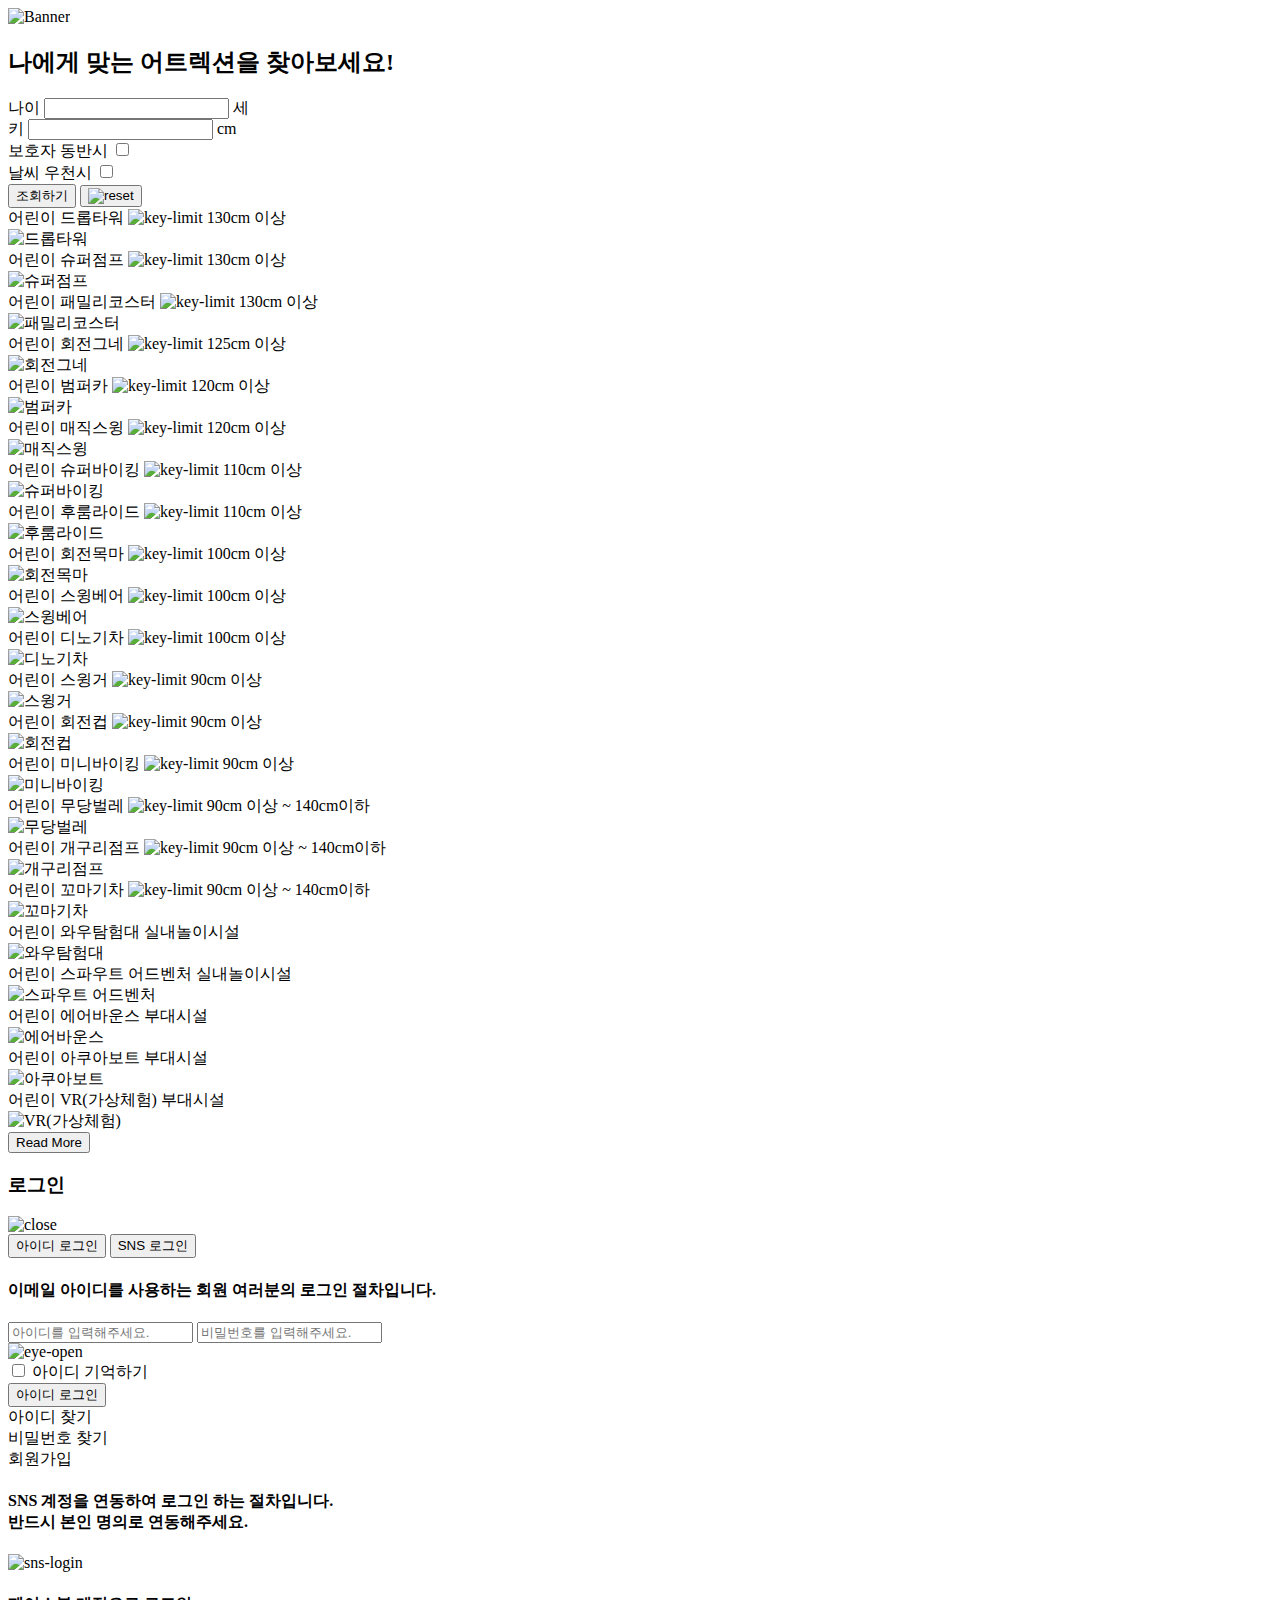
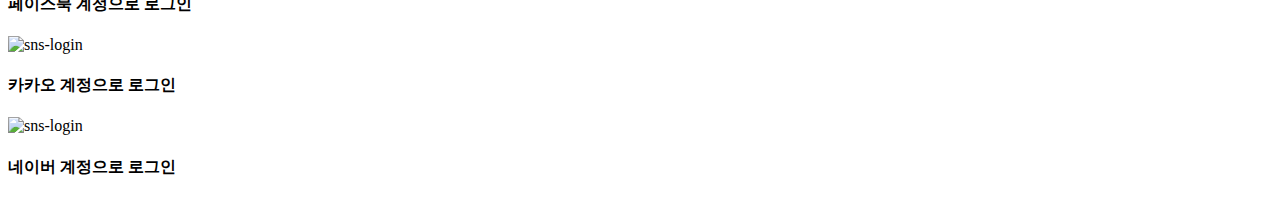
==== commit 87956f46: "Add files via upload" ====
--- a/html/attraction.html
+++ b/html/attraction.html
@@ -5,10 +5,10 @@
   <meta name="viewport" content="width=device-width, initial-scale=1.0">
   <title>서울어린이대공원</title>
   <link rel="stylesheet" href="https://cdn.jsdelivr.net/npm/bootstrap-icons@1.7.1/font/bootstrap-icons.css">
-  <link rel="icon" href="../images/variables/favicon.png">
-  <link rel="stylesheet" href="../css/style.css">
-  <link rel="stylesheet" href="../css/responsive-tablet.css">
-  <link rel="stylesheet" href="../css/responsive-mobile.css">
+  <link rel="icon" href="/seoulchildrensgrandpark_Portfolio/images/variables/favicon.png">
+  <link rel="stylesheet" href="/seoulchildrensgrandpark_Portfolio/css/style.css">
+  <link rel="stylesheet" href="/seoulchildrensgrandpark_Portfolio/css/responsive-tablet.css">
+  <link rel="stylesheet" href="/seoulchildrensgrandpark_Portfolio/css/responsive-mobile.css">
 </head>
 <body>
   <!-- follow-cursor -->
@@ -17,7 +17,7 @@
   <div class="header-include"></div>
   <!-- Banner -->
   <div class="attraction-banner">
-    <img src="../images/subpage_01_attraction/BannerDesign-01.jpg" alt="Banner">
+    <img src="/seoulchildrensgrandpark_Portfolio/images/subpage_01_attraction/BannerDesign-01.jpg" alt="Banner">
   </div>
   <div class="attraction-inner">
     <div class="attraction-options">      
@@ -55,7 +55,7 @@
           <div class="bottom-options-wrap">
             <div class="btn-container">
               <button class="view" type="submit">조회하기</button>
-              <button class="reset" type="button"><img src="../images/subpage_01_attraction/reset.svg" alt="reset"></button>
+              <button class="reset" type="button"><img src="/seoulchildrensgrandpark_Portfolio/images/subpage_01_attraction/reset.svg" alt="reset"></button>
             </div>
           </div>
       </form>
@@ -68,187 +68,187 @@
           <span class="ride-age">어린이</span>
           <span class="ride-name">드롭타워</span>
           <span class="key-limit">
-            <img src="../images/subpage_01_attraction/Icon-key-limit.png" alt="key-limit">
+            <img src="/seoulchildrensgrandpark_Portfolio/images/subpage_01_attraction/Icon-key-limit.png" alt="key-limit">
             130cm 이상
           </span>
         </div>
-        <img src="../images/subpage_01_attraction/subpage_01_01_drop-tower.jpg" alt="드롭타워">
+        <img src="/seoulchildrensgrandpark_Portfolio/images/subpage_01_attraction/subpage_01_01_drop-tower.jpg" alt="드롭타워">
       </div>
       <div class="ride-item" id="super-jump">
         <div class="ride-explanation">
           <span class="ride-age">어린이</span>
           <span class="ride-name">슈퍼점프</span>
           <span class="key-limit">
-            <img src="../images/subpage_01_attraction/Icon-key-limit.png" alt="key-limit">
+            <img src="/seoulchildrensgrandpark_Portfolio/images/subpage_01_attraction/Icon-key-limit.png" alt="key-limit">
             130cm 이상
           </span>
         </div>
-        <img src="../images/subpage_01_attraction/subpage_01_02_super-jump.jpg" alt="슈퍼점프">
+        <img src="/seoulchildrensgrandpark_Portfolio/images/subpage_01_attraction/subpage_01_02_super-jump.jpg" alt="슈퍼점프">
       </div>
       <div class="ride-item" id="family-coaster">
         <div class="ride-explanation">
           <span class="ride-age">어린이</span>
           <span class="ride-name">패밀리코스터</span>
           <span class="key-limit">
-            <img src="../images/subpage_01_attraction/Icon-key-limit.png" alt="key-limit">
+            <img src="/seoulchildrensgrandpark_Portfolio/images/subpage_01_attraction/Icon-key-limit.png" alt="key-limit">
             130cm 이상
           </span>
         </div>
-        <img src="../images/subpage_01_attraction/subpage_01_03_family-coaster.jpg" alt="패밀리코스터">
+        <img src="/seoulchildrensgrandpark_Portfolio/images/subpage_01_attraction/subpage_01_03_family-coaster.jpg" alt="패밀리코스터">
       </div>
       <div class="ride-item" id="swing-chair">
         <div class="ride-explanation">
           <span class="ride-age">어린이</span>
           <span class="ride-name">회전그네</span>
           <span class="key-limit">
-            <img src="../images/subpage_01_attraction/Icon-key-limit.png" alt="key-limit">
+            <img src="/seoulchildrensgrandpark_Portfolio/images/subpage_01_attraction/Icon-key-limit.png" alt="key-limit">
             125cm 이상
           </span>
         </div>
-        <img src="../images/subpage_01_attraction/subpage_01_04_swing-chair.jpg" alt="회전그네">
+        <img src="/seoulchildrensgrandpark_Portfolio/images/subpage_01_attraction/subpage_01_04_swing-chair.jpg" alt="회전그네">
       </div>
       <div class="ride-item" id="bumper-car">
         <div class="ride-explanation">
           <span class="ride-age">어린이</span>
           <span class="ride-name">범퍼카</span>
           <span class="key-limit">
-            <img src="../images/subpage_01_attraction/Icon-key-limit.png" alt="key-limit">
+            <img src="/seoulchildrensgrandpark_Portfolio/images/subpage_01_attraction/Icon-key-limit.png" alt="key-limit">
             120cm 이상
           </span>
         </div>
-        <img src="../images/subpage_01_attraction/subpage_01_05_bumper-car.jpg" alt="범퍼카">
+        <img src="/seoulchildrensgrandpark_Portfolio/images/subpage_01_attraction/subpage_01_05_bumper-car.jpg" alt="범퍼카">
       </div>
       <div class="ride-item" id="magic-swing">
         <div class="ride-explanation">
           <span class="ride-age">어린이</span>
           <span class="ride-name">매직스윙</span>
           <span class="key-limit">
-            <img src="../images/subpage_01_attraction/Icon-key-limit.png" alt="key-limit">
+            <img src="/seoulchildrensgrandpark_Portfolio/images/subpage_01_attraction/Icon-key-limit.png" alt="key-limit">
             120cm 이상
           </span>
         </div>
-        <img src="../images/subpage_01_attraction/subpage_01_06_magic-swing.jpg" alt="매직스윙">
+        <img src="/seoulchildrensgrandpark_Portfolio/images/subpage_01_attraction/subpage_01_06_magic-swing.jpg" alt="매직스윙">
       </div>
       <div class="ride-item" id="super-viking">
         <div class="ride-explanation">
           <span class="ride-age">어린이</span>
           <span class="ride-name">슈퍼바이킹</span>
           <span class="key-limit">
-            <img src="../images/subpage_01_attraction/Icon-key-limit.png" alt="key-limit">
+            <img src="/seoulchildrensgrandpark_Portfolio/images/subpage_01_attraction/Icon-key-limit.png" alt="key-limit">
             110cm 이상
           </span>
         </div>
-        <img src="../images/subpage_01_attraction/subpage_01_07_super-viking.jpg" alt="슈퍼바이킹">
+        <img src="/seoulchildrensgrandpark_Portfolio/images/subpage_01_attraction/subpage_01_07_super-viking.jpg" alt="슈퍼바이킹">
       </div>
       <div class="ride-item" id="flume-ride">
         <div class="ride-explanation">
           <span class="ride-age">어린이</span>
           <span class="ride-name">후룸라이드</span>
           <span class="key-limit">
-            <img src="../images/subpage_01_attraction/Icon-key-limit.png" alt="key-limit">
+            <img src="/seoulchildrensgrandpark_Portfolio/images/subpage_01_attraction/Icon-key-limit.png" alt="key-limit">
             110cm 이상
           </span>
         </div>
-        <img src="../images/subpage_01_attraction/subpage_01_08_flume-ride.jpg" alt="후룸라이드">
+        <img src="/seoulchildrensgrandpark_Portfolio/images/subpage_01_attraction/subpage_01_08_flume-ride.jpg" alt="후룸라이드">
       </div>
       <div class="ride-item" id="carousel">
         <div class="ride-explanation">
           <span class="ride-age">어린이</span>
           <span class="ride-name">회전목마</span>
           <span class="key-limit">
-            <img src="../images/subpage_01_attraction/Icon-key-limit.png" alt="key-limit">
+            <img src="/seoulchildrensgrandpark_Portfolio/images/subpage_01_attraction/Icon-key-limit.png" alt="key-limit">
             100cm 이상
           </span>
         </div>
-        <img src="../images/subpage_01_attraction/subpage_01_09_carousel.jpg" alt="회전목마">
+        <img src="/seoulchildrensgrandpark_Portfolio/images/subpage_01_attraction/subpage_01_09_carousel.jpg" alt="회전목마">
       </div>
       <div class="ride-item" id="swing-bear">
         <div class="ride-explanation">
           <span class="ride-age">어린이</span>
           <span class="ride-name">스윙베어</span>
           <span class="key-limit">
-            <img src="../images/subpage_01_attraction/Icon-key-limit.png" alt="key-limit">
+            <img src="/seoulchildrensgrandpark_Portfolio/images/subpage_01_attraction/Icon-key-limit.png" alt="key-limit">
             100cm 이상
           </span>
         </div>
-        <img src="../images/subpage_01_attraction/subpage_01_10_swing-bear.jpg" alt="스윙베어">
+        <img src="/seoulchildrensgrandpark_Portfolio/images/subpage_01_attraction/subpage_01_10_swing-bear.jpg" alt="스윙베어">
       </div>
       <div class="ride-item" id="dino-train">
         <div class="ride-explanation">
           <span class="ride-age">어린이</span>
           <span class="ride-name">디노기차</span>
           <span class="key-limit">
-            <img src="../images/subpage_01_attraction/Icon-key-limit.png" alt="key-limit">
+            <img src="/seoulchildrensgrandpark_Portfolio/images/subpage_01_attraction/Icon-key-limit.png" alt="key-limit">
             100cm 이상
           </span>
         </div>
-        <img src="../images/subpage_01_attraction/subpage_01_11_dino-train.jpg" alt="디노기차">
+        <img src="/seoulchildrensgrandpark_Portfolio/images/subpage_01_attraction/subpage_01_11_dino-train.jpg" alt="디노기차">
       </div>
       <div class="ride-item" id="swinger">
         <div class="ride-explanation">
           <span class="ride-age">어린이</span>
           <span class="ride-name">스윙거</span>
           <span class="key-limit">
-            <img src="../images/subpage_01_attraction/Icon-key-limit.png" alt="key-limit">
+            <img src="/seoulchildrensgrandpark_Portfolio/images/subpage_01_attraction/Icon-key-limit.png" alt="key-limit">
             90cm 이상
           </span>
         </div>
-        <img src="../images/subpage_01_attraction/subpage_01_12_swinger.jpg" alt="스윙거">
+        <img src="/seoulchildrensgrandpark_Portfolio/images/subpage_01_attraction/subpage_01_12_swinger.jpg" alt="스윙거">
       </div>
       <div class="ride-item" id="teacup-ride">
         <div class="ride-explanation">
           <span class="ride-age">어린이</span>
           <span class="ride-name">회전컵</span>
           <span class="key-limit">
-            <img src="../images/subpage_01_attraction/Icon-key-limit.png" alt="key-limit">
+            <img src="/seoulchildrensgrandpark_Portfolio/images/subpage_01_attraction/Icon-key-limit.png" alt="key-limit">
             90cm 이상
           </span>
         </div>
-        <img src="../images/subpage_01_attraction/subpage_01_13_teacup-ride.jpg" alt="회전컵">
+        <img src="/seoulchildrensgrandpark_Portfolio/images/subpage_01_attraction/subpage_01_13_teacup-ride.jpg" alt="회전컵">
       </div>
       <div class="ride-item" id="mini-viking">
         <div class="ride-explanation">
           <span class="ride-age">어린이</span>
           <span class="ride-name">미니바이킹</span>
           <span class="key-limit">
-            <img src="../images/subpage_01_attraction/Icon-key-limit.png" alt="key-limit">
+            <img src="/seoulchildrensgrandpark_Portfolio/images/subpage_01_attraction/Icon-key-limit.png" alt="key-limit">
             90cm 이상
           </span>
         </div>
-        <img src="../images/subpage_01_attraction/subpage_01_14_mini-viking.jpg" alt="미니바이킹">
+        <img src="/seoulchildrensgrandpark_Portfolio/images/subpage_01_attraction/subpage_01_14_mini-viking.jpg" alt="미니바이킹">
       </div>
       <div class="ride-item" id="ladybug-ride">
         <div class="ride-explanation">
           <span class="ride-age">어린이</span>
           <span class="ride-name">무당벌레</span>
           <span class="key-limit">
-            <img src="../images/subpage_01_attraction/Icon-key-limit.png" alt="key-limit">
+            <img src="/seoulchildrensgrandpark_Portfolio/images/subpage_01_attraction/Icon-key-limit.png" alt="key-limit">
             90cm 이상 ~ 140cm이하
           </span>
         </div>
-        <img src="../images/subpage_01_attraction/subpage_01_15_ladybug-ride.jpg" alt="무당벌레">
+        <img src="/seoulchildrensgrandpark_Portfolio/images/subpage_01_attraction/subpage_01_15_ladybug-ride.jpg" alt="무당벌레">
       </div>
       <div class="ride-item" id="frog-jump">
         <div class="ride-explanation">
           <span class="ride-age">어린이</span>
           <span class="ride-name">개구리점프</span>
           <span class="key-limit">
-            <img src="../images/subpage_01_attraction/Icon-key-limit.png" alt="key-limit">
+            <img src="/seoulchildrensgrandpark_Portfolio/images/subpage_01_attraction/Icon-key-limit.png" alt="key-limit">
             90cm 이상 ~ 140cm이하
           </span>
         </div>
-        <img src="../images/subpage_01_attraction/subpage_01_16_frog-jump.jpg" alt="개구리점프">
+        <img src="/seoulchildrensgrandpark_Portfolio/images/subpage_01_attraction/subpage_01_16_frog-jump.jpg" alt="개구리점프">
       </div>
       <div class="ride-item" id="little-train">
         <div class="ride-explanation">
           <span class="ride-age">어린이</span>
           <span class="ride-name">꼬마기차</span>
           <span class="key-limit">
-            <img src="../images/subpage_01_attraction/Icon-key-limit.png" alt="key-limit">
+            <img src="/seoulchildrensgrandpark_Portfolio/images/subpage_01_attraction/Icon-key-limit.png" alt="key-limit">
             90cm 이상 ~ 140cm이하
           </span>
         </div>
-        <img src="../images/subpage_01_attraction/subpage_01_17_little-train.jpg" alt="꼬마기차">
+        <img src="/seoulchildrensgrandpark_Portfolio/images/subpage_01_attraction/subpage_01_17_little-train.jpg" alt="꼬마기차">
       </div>
       <div class="ride-item" id="wow-exploration-team">
         <div class="ride-explanation">
@@ -256,7 +256,7 @@
           <span class="ride-name">와우탐험대</span>
           <span class="key-limit">실내놀이시설</span>
         </div>
-        <img src="../images/subpage_01_attraction/subpage_01_18_wow-exploration-team.jpg" alt="와우탐험대">
+        <img src="/seoulchildrensgrandpark_Portfolio/images/subpage_01_attraction/subpage_01_18_wow-exploration-team.jpg" alt="와우탐험대">
       </div>
       <div class="ride-item" id="spout-adventure">
         <div class="ride-explanation">
@@ -264,7 +264,7 @@
           <span class="ride-name">스파우트 어드벤처</span>
           <span class="key-limit">실내놀이시설</span>
         </div>
-        <img src="../images/subpage_01_attraction/subpage_01_19_spout-adventure.jpg" alt="스파우트 어드벤처">
+        <img src="/seoulchildrensgrandpark_Portfolio/images/subpage_01_attraction/subpage_01_19_spout-adventure.jpg" alt="스파우트 어드벤처">
       </div>
       <div class="ride-item" id="air-bounce">
         <div class="ride-explanation">
@@ -272,7 +272,7 @@
           <span class="ride-name">에어바운스</span>
           <span class="key-limit">부대시설</span>
         </div>
-        <img src="../images/subpage_01_attraction/subpage_01_20_air-bounce.jpg" alt="에어바운스">
+        <img src="/seoulchildrensgrandpark_Portfolio/images/subpage_01_attraction/subpage_01_20_air-bounce.jpg" alt="에어바운스">
       </div>
       <div class="ride-item" id="Aqua-boat">
         <div class="ride-explanation">
@@ -280,7 +280,7 @@
           <span class="ride-name">아쿠아보트</span>
           <span class="key-limit">부대시설</span>
         </div>
-        <img src="../images/subpage_01_attraction/subpage_01_21_Aqua-boat.jpg" alt="아쿠아보트">
+        <img src="/seoulchildrensgrandpark_Portfolio/images/subpage_01_attraction/subpage_01_21_Aqua-boat.jpg" alt="아쿠아보트">
       </div>
       <div class="ride-item" id="vr-experience">
         <div class="ride-explanation">
@@ -288,7 +288,7 @@
           <span class="ride-name">VR(가상체험)</span>
           <span class="key-limit">부대시설</span>
         </div>
-        <img src="../images/subpage_01_attraction/subpage_01_22_vr-experience.jpg" alt="VR(가상체험)">
+        <img src="/seoulchildrensgrandpark_Portfolio/images/subpage_01_attraction/subpage_01_22_vr-experience.jpg" alt="VR(가상체험)">
       </div>
     </div>
     <button class="readmore">Read More</button>
@@ -305,7 +305,7 @@
       <div class="login-head">
         <h3 class="login-title">로그인</h3>
         <div class="close" id="login-modal-close-btn">
-          <img src="/images/variables/close-icon-black.svg" alt="close">
+          <img src="/seoulchildrensgrandpark_Portfolio/images/images/variables/close-icon-black.svg" alt="close">
         </div>
       </div>
     <div class="login-switch-tap">
@@ -324,7 +324,7 @@
         <input type="text" placeholder="아이디를 입력해주세요." class="id-input-area">
         <input type="password" placeholder="비밀번호를 입력해주세요." class="password-input-area"> 
       </div>
-      <img src="/images/variables/eye-open.svg" alt="eye-open" class="password-eye" onclick="togglePassword()"> <!-- 클릭 시 togglePassword 호출 -->
+      <img src="/seoulchildrensgrandpark_Portfolio/images/variables/eye-open.svg" alt="eye-open" class="password-eye" onclick="togglePassword()"> <!-- 클릭 시 togglePassword 호출 -->
       <div class="remember-btn">
         <input type="checkbox" name="id-remember" id="id-remember">
         아이디 기억하기
@@ -347,15 +347,15 @@
       </div>
       <div class="sns-login-items">
         <div class="sns-login-item">
-          <img src="/images/variables/sns-login-01.png" alt="sns-login">
+          <img src="/seoulchildrensgrandpark_Portfolio/images/variables/sns-login-01.png" alt="sns-login">
           <h4>페이스북 계정으로 로그인</h4>
         </div>
         <div class="sns-login-item">
-          <img src="/images/variables/sns-login-02.png" alt="sns-login">
+          <img src="/seoulchildrensgrandpark_Portfolio/images/variables/sns-login-02.png" alt="sns-login">
           <h4>카카오 계정으로 로그인</h4>
         </div>
         <div class="sns-login-item">
-          <img src="/images/variables/sns-login-03.png" alt="sns-login">
+          <img src="/seoulchildrensgrandpark_Portfolio/images/variables/sns-login-03.png" alt="sns-login">
           <h4>네이버 계정으로 로그인</h4>
         </div>
       </div>
@@ -365,9 +365,9 @@
     </div>
   </div>
 
-  <script src="../script/footer-white.js"></script>
-  <script src="../script/sub-custom.js"></script>
-  <script src="../script/custom-main.js"></script>
-  <script src="../script/variables.js"></script>
+  <script src="/seoulchildrensgrandpark_Portfolio/script/footer-white.js"></script>
+  <script src="/seoulchildrensgrandpark_Portfolio/script/sub-custom.js"></script>
+  <script src="/seoulchildrensgrandpark_Portfolio/script/custom-main.js"></script>
+  <script src="/seoulchildrensgrandpark_Portfolio/script/variables.js"></script>
 </body>
 </html>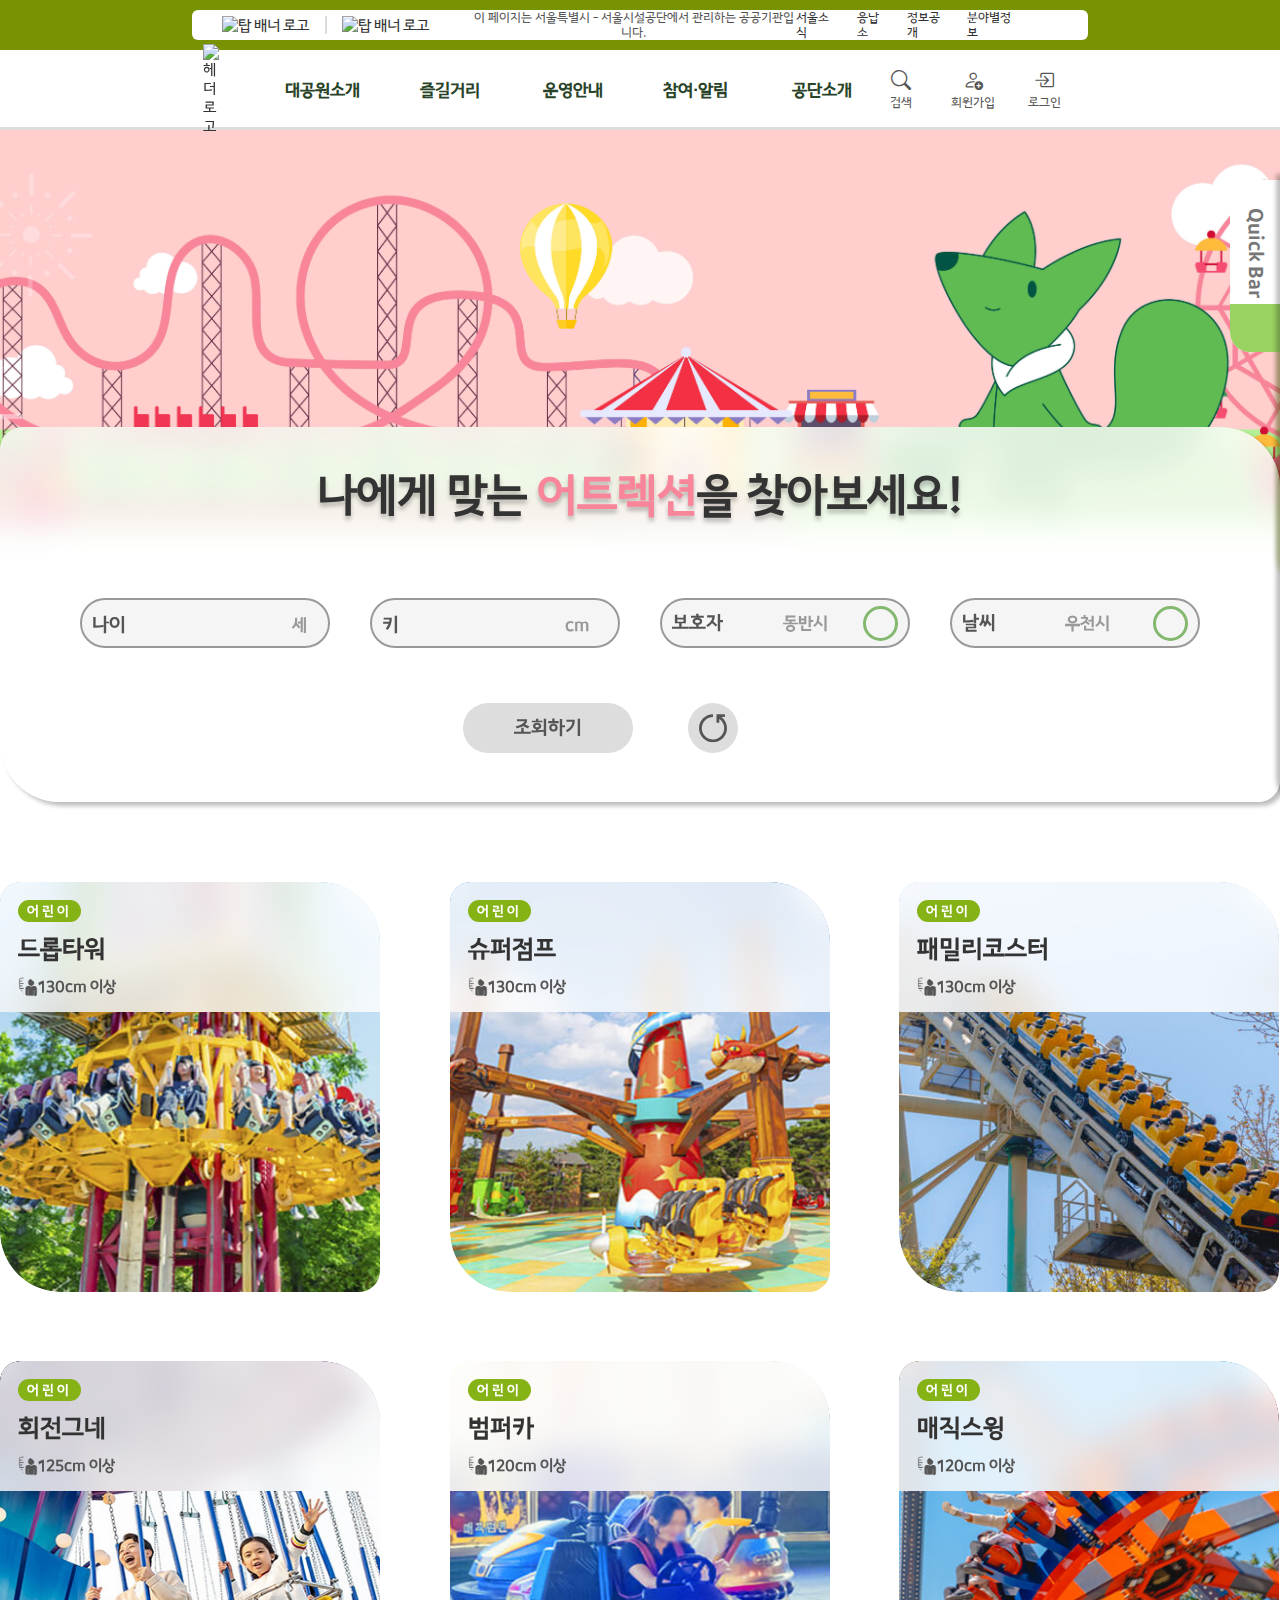
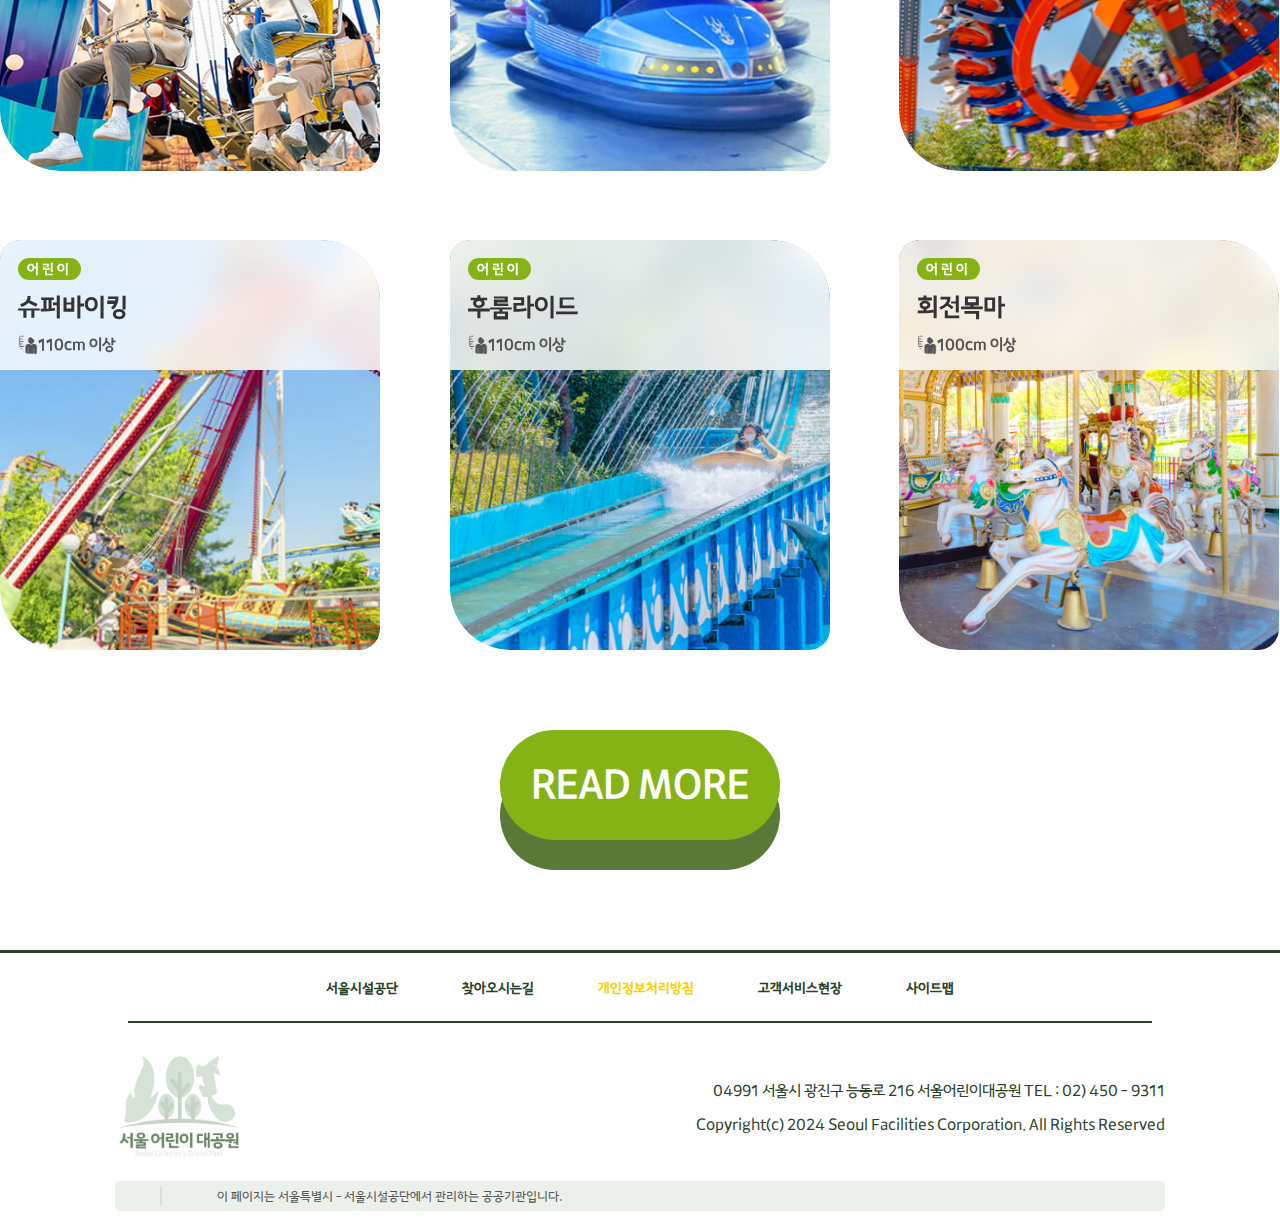
==== commit 88aea4ef: "Add files via upload" ====
--- a/html/attraction.html
+++ b/html/attraction.html
@@ -5,10 +5,10 @@
   <meta name="viewport" content="width=device-width, initial-scale=1.0">
   <title>서울어린이대공원</title>
   <link rel="stylesheet" href="https://cdn.jsdelivr.net/npm/bootstrap-icons@1.7.1/font/bootstrap-icons.css">
-  <link rel="icon" href="/seoulchildrensgrandpark_Portfolio/images/variables/favicon.png">
-  <link rel="stylesheet" href="/seoulchildrensgrandpark_Portfolio/css/style.css">
-  <link rel="stylesheet" href="/seoulchildrensgrandpark_Portfolio/css/responsive-tablet.css">
-  <link rel="stylesheet" href="/seoulchildrensgrandpark_Portfolio/css/responsive-mobile.css">
+  <link rel="icon" href="../images/variables/favicon.png">
+  <link rel="stylesheet" href="../css/style.css">
+  <link rel="stylesheet" href="../css/responsive-tablet.css">
+  <link rel="stylesheet" href="../css/responsive-mobile.css">
 </head>
 <body>
   <!-- follow-cursor -->
@@ -17,7 +17,7 @@
   <div class="header-include"></div>
   <!-- Banner -->
   <div class="attraction-banner">
-    <img src="/seoulchildrensgrandpark_Portfolio/images/subpage_01_attraction/BannerDesign-01.jpg" alt="Banner">
+    <img src="../images/subpage_01_attraction/BannerDesign-01.jpg" alt="Banner">
   </div>
   <div class="attraction-inner">
     <div class="attraction-options">      
@@ -55,7 +55,7 @@
           <div class="bottom-options-wrap">
             <div class="btn-container">
               <button class="view" type="submit">조회하기</button>
-              <button class="reset" type="button"><img src="/seoulchildrensgrandpark_Portfolio/images/subpage_01_attraction/reset.svg" alt="reset"></button>
+              <button class="reset" type="button"><img src="../images/subpage_01_attraction/reset.svg" alt="reset"></button>
             </div>
           </div>
       </form>
@@ -68,187 +68,187 @@
           <span class="ride-age">어린이</span>
           <span class="ride-name">드롭타워</span>
           <span class="key-limit">
-            <img src="/seoulchildrensgrandpark_Portfolio/images/subpage_01_attraction/Icon-key-limit.png" alt="key-limit">
+            <img src="../images/subpage_01_attraction/Icon-key-limit.png" alt="key-limit">
             130cm 이상
           </span>
         </div>
-        <img src="/seoulchildrensgrandpark_Portfolio/images/subpage_01_attraction/subpage_01_01_drop-tower.jpg" alt="드롭타워">
+        <img src="../images/subpage_01_attraction/subpage_01_01_drop-tower.jpg" alt="드롭타워">
       </div>
       <div class="ride-item" id="super-jump">
         <div class="ride-explanation">
           <span class="ride-age">어린이</span>
           <span class="ride-name">슈퍼점프</span>
           <span class="key-limit">
-            <img src="/seoulchildrensgrandpark_Portfolio/images/subpage_01_attraction/Icon-key-limit.png" alt="key-limit">
+            <img src="../images/subpage_01_attraction/Icon-key-limit.png" alt="key-limit">
             130cm 이상
           </span>
         </div>
-        <img src="/seoulchildrensgrandpark_Portfolio/images/subpage_01_attraction/subpage_01_02_super-jump.jpg" alt="슈퍼점프">
+        <img src="../images/subpage_01_attraction/subpage_01_02_super-jump.jpg" alt="슈퍼점프">
       </div>
       <div class="ride-item" id="family-coaster">
         <div class="ride-explanation">
           <span class="ride-age">어린이</span>
           <span class="ride-name">패밀리코스터</span>
           <span class="key-limit">
-            <img src="/seoulchildrensgrandpark_Portfolio/images/subpage_01_attraction/Icon-key-limit.png" alt="key-limit">
+            <img src="../images/subpage_01_attraction/Icon-key-limit.png" alt="key-limit">
             130cm 이상
           </span>
         </div>
-        <img src="/seoulchildrensgrandpark_Portfolio/images/subpage_01_attraction/subpage_01_03_family-coaster.jpg" alt="패밀리코스터">
+        <img src="../images/subpage_01_attraction/subpage_01_03_family-coaster.jpg" alt="패밀리코스터">
       </div>
       <div class="ride-item" id="swing-chair">
         <div class="ride-explanation">
           <span class="ride-age">어린이</span>
           <span class="ride-name">회전그네</span>
           <span class="key-limit">
-            <img src="/seoulchildrensgrandpark_Portfolio/images/subpage_01_attraction/Icon-key-limit.png" alt="key-limit">
+            <img src="../images/subpage_01_attraction/Icon-key-limit.png" alt="key-limit">
             125cm 이상
           </span>
         </div>
-        <img src="/seoulchildrensgrandpark_Portfolio/images/subpage_01_attraction/subpage_01_04_swing-chair.jpg" alt="회전그네">
+        <img src="../images/subpage_01_attraction/subpage_01_04_swing-chair.jpg" alt="회전그네">
       </div>
       <div class="ride-item" id="bumper-car">
         <div class="ride-explanation">
           <span class="ride-age">어린이</span>
           <span class="ride-name">범퍼카</span>
           <span class="key-limit">
-            <img src="/seoulchildrensgrandpark_Portfolio/images/subpage_01_attraction/Icon-key-limit.png" alt="key-limit">
+            <img src="../images/subpage_01_attraction/Icon-key-limit.png" alt="key-limit">
             120cm 이상
           </span>
         </div>
-        <img src="/seoulchildrensgrandpark_Portfolio/images/subpage_01_attraction/subpage_01_05_bumper-car.jpg" alt="범퍼카">
+        <img src="../images/subpage_01_attraction/subpage_01_05_bumper-car.jpg" alt="범퍼카">
       </div>
       <div class="ride-item" id="magic-swing">
         <div class="ride-explanation">
           <span class="ride-age">어린이</span>
           <span class="ride-name">매직스윙</span>
           <span class="key-limit">
-            <img src="/seoulchildrensgrandpark_Portfolio/images/subpage_01_attraction/Icon-key-limit.png" alt="key-limit">
+            <img src="../images/subpage_01_attraction/Icon-key-limit.png" alt="key-limit">
             120cm 이상
           </span>
         </div>
-        <img src="/seoulchildrensgrandpark_Portfolio/images/subpage_01_attraction/subpage_01_06_magic-swing.jpg" alt="매직스윙">
+        <img src="../images/subpage_01_attraction/subpage_01_06_magic-swing.jpg" alt="매직스윙">
       </div>
       <div class="ride-item" id="super-viking">
         <div class="ride-explanation">
           <span class="ride-age">어린이</span>
           <span class="ride-name">슈퍼바이킹</span>
           <span class="key-limit">
-            <img src="/seoulchildrensgrandpark_Portfolio/images/subpage_01_attraction/Icon-key-limit.png" alt="key-limit">
+            <img src="../images/subpage_01_attraction/Icon-key-limit.png" alt="key-limit">
             110cm 이상
           </span>
         </div>
-        <img src="/seoulchildrensgrandpark_Portfolio/images/subpage_01_attraction/subpage_01_07_super-viking.jpg" alt="슈퍼바이킹">
+        <img src="../images/subpage_01_attraction/subpage_01_07_super-viking.jpg" alt="슈퍼바이킹">
       </div>
       <div class="ride-item" id="flume-ride">
         <div class="ride-explanation">
           <span class="ride-age">어린이</span>
           <span class="ride-name">후룸라이드</span>
           <span class="key-limit">
-            <img src="/seoulchildrensgrandpark_Portfolio/images/subpage_01_attraction/Icon-key-limit.png" alt="key-limit">
+            <img src="../images/subpage_01_attraction/Icon-key-limit.png" alt="key-limit">
             110cm 이상
           </span>
         </div>
-        <img src="/seoulchildrensgrandpark_Portfolio/images/subpage_01_attraction/subpage_01_08_flume-ride.jpg" alt="후룸라이드">
+        <img src="../images/subpage_01_attraction/subpage_01_08_flume-ride.jpg" alt="후룸라이드">
       </div>
       <div class="ride-item" id="carousel">
         <div class="ride-explanation">
           <span class="ride-age">어린이</span>
           <span class="ride-name">회전목마</span>
           <span class="key-limit">
-            <img src="/seoulchildrensgrandpark_Portfolio/images/subpage_01_attraction/Icon-key-limit.png" alt="key-limit">
+            <img src="../images/subpage_01_attraction/Icon-key-limit.png" alt="key-limit">
             100cm 이상
           </span>
         </div>
-        <img src="/seoulchildrensgrandpark_Portfolio/images/subpage_01_attraction/subpage_01_09_carousel.jpg" alt="회전목마">
+        <img src="../images/subpage_01_attraction/subpage_01_09_carousel.jpg" alt="회전목마">
       </div>
       <div class="ride-item" id="swing-bear">
         <div class="ride-explanation">
           <span class="ride-age">어린이</span>
           <span class="ride-name">스윙베어</span>
           <span class="key-limit">
-            <img src="/seoulchildrensgrandpark_Portfolio/images/subpage_01_attraction/Icon-key-limit.png" alt="key-limit">
+            <img src="../images/subpage_01_attraction/Icon-key-limit.png" alt="key-limit">
             100cm 이상
           </span>
         </div>
-        <img src="/seoulchildrensgrandpark_Portfolio/images/subpage_01_attraction/subpage_01_10_swing-bear.jpg" alt="스윙베어">
+        <img src="../images/subpage_01_attraction/subpage_01_10_swing-bear.jpg" alt="스윙베어">
       </div>
       <div class="ride-item" id="dino-train">
         <div class="ride-explanation">
           <span class="ride-age">어린이</span>
           <span class="ride-name">디노기차</span>
           <span class="key-limit">
-            <img src="/seoulchildrensgrandpark_Portfolio/images/subpage_01_attraction/Icon-key-limit.png" alt="key-limit">
+            <img src="../images/subpage_01_attraction/Icon-key-limit.png" alt="key-limit">
             100cm 이상
           </span>
         </div>
-        <img src="/seoulchildrensgrandpark_Portfolio/images/subpage_01_attraction/subpage_01_11_dino-train.jpg" alt="디노기차">
+        <img src="../images/subpage_01_attraction/subpage_01_11_dino-train.jpg" alt="디노기차">
       </div>
       <div class="ride-item" id="swinger">
         <div class="ride-explanation">
           <span class="ride-age">어린이</span>
           <span class="ride-name">스윙거</span>
           <span class="key-limit">
-            <img src="/seoulchildrensgrandpark_Portfolio/images/subpage_01_attraction/Icon-key-limit.png" alt="key-limit">
+            <img src="../images/subpage_01_attraction/Icon-key-limit.png" alt="key-limit">
             90cm 이상
           </span>
         </div>
-        <img src="/seoulchildrensgrandpark_Portfolio/images/subpage_01_attraction/subpage_01_12_swinger.jpg" alt="스윙거">
+        <img src="../images/subpage_01_attraction/subpage_01_12_swinger.jpg" alt="스윙거">
       </div>
       <div class="ride-item" id="teacup-ride">
         <div class="ride-explanation">
           <span class="ride-age">어린이</span>
           <span class="ride-name">회전컵</span>
           <span class="key-limit">
-            <img src="/seoulchildrensgrandpark_Portfolio/images/subpage_01_attraction/Icon-key-limit.png" alt="key-limit">
+            <img src="../images/subpage_01_attraction/Icon-key-limit.png" alt="key-limit">
             90cm 이상
           </span>
         </div>
-        <img src="/seoulchildrensgrandpark_Portfolio/images/subpage_01_attraction/subpage_01_13_teacup-ride.jpg" alt="회전컵">
+        <img src="../images/subpage_01_attraction/subpage_01_13_teacup-ride.jpg" alt="회전컵">
       </div>
       <div class="ride-item" id="mini-viking">
         <div class="ride-explanation">
           <span class="ride-age">어린이</span>
           <span class="ride-name">미니바이킹</span>
           <span class="key-limit">
-            <img src="/seoulchildrensgrandpark_Portfolio/images/subpage_01_attraction/Icon-key-limit.png" alt="key-limit">
+            <img src="../images/subpage_01_attraction/Icon-key-limit.png" alt="key-limit">
             90cm 이상
           </span>
         </div>
-        <img src="/seoulchildrensgrandpark_Portfolio/images/subpage_01_attraction/subpage_01_14_mini-viking.jpg" alt="미니바이킹">
+        <img src="../images/subpage_01_attraction/subpage_01_14_mini-viking.jpg" alt="미니바이킹">
       </div>
       <div class="ride-item" id="ladybug-ride">
         <div class="ride-explanation">
           <span class="ride-age">어린이</span>
           <span class="ride-name">무당벌레</span>
           <span class="key-limit">
-            <img src="/seoulchildrensgrandpark_Portfolio/images/subpage_01_attraction/Icon-key-limit.png" alt="key-limit">
+            <img src="../images/subpage_01_attraction/Icon-key-limit.png" alt="key-limit">
             90cm 이상 ~ 140cm이하
           </span>
         </div>
-        <img src="/seoulchildrensgrandpark_Portfolio/images/subpage_01_attraction/subpage_01_15_ladybug-ride.jpg" alt="무당벌레">
+        <img src="../images/subpage_01_attraction/subpage_01_15_ladybug-ride.jpg" alt="무당벌레">
       </div>
       <div class="ride-item" id="frog-jump">
         <div class="ride-explanation">
           <span class="ride-age">어린이</span>
           <span class="ride-name">개구리점프</span>
           <span class="key-limit">
-            <img src="/seoulchildrensgrandpark_Portfolio/images/subpage_01_attraction/Icon-key-limit.png" alt="key-limit">
+            <img src="../images/subpage_01_attraction/Icon-key-limit.png" alt="key-limit">
             90cm 이상 ~ 140cm이하
           </span>
         </div>
-        <img src="/seoulchildrensgrandpark_Portfolio/images/subpage_01_attraction/subpage_01_16_frog-jump.jpg" alt="개구리점프">
+        <img src="../images/subpage_01_attraction/subpage_01_16_frog-jump.jpg" alt="개구리점프">
       </div>
       <div class="ride-item" id="little-train">
         <div class="ride-explanation">
           <span class="ride-age">어린이</span>
           <span class="ride-name">꼬마기차</span>
           <span class="key-limit">
-            <img src="/seoulchildrensgrandpark_Portfolio/images/subpage_01_attraction/Icon-key-limit.png" alt="key-limit">
+            <img src="../images/subpage_01_attraction/Icon-key-limit.png" alt="key-limit">
             90cm 이상 ~ 140cm이하
           </span>
         </div>
-        <img src="/seoulchildrensgrandpark_Portfolio/images/subpage_01_attraction/subpage_01_17_little-train.jpg" alt="꼬마기차">
+        <img src="../images/subpage_01_attraction/subpage_01_17_little-train.jpg" alt="꼬마기차">
       </div>
       <div class="ride-item" id="wow-exploration-team">
         <div class="ride-explanation">
@@ -256,7 +256,7 @@
           <span class="ride-name">와우탐험대</span>
           <span class="key-limit">실내놀이시설</span>
         </div>
-        <img src="/seoulchildrensgrandpark_Portfolio/images/subpage_01_attraction/subpage_01_18_wow-exploration-team.jpg" alt="와우탐험대">
+        <img src="../images/subpage_01_attraction/subpage_01_18_wow-exploration-team.jpg" alt="와우탐험대">
       </div>
       <div class="ride-item" id="spout-adventure">
         <div class="ride-explanation">
@@ -264,7 +264,7 @@
           <span class="ride-name">스파우트 어드벤처</span>
           <span class="key-limit">실내놀이시설</span>
         </div>
-        <img src="/seoulchildrensgrandpark_Portfolio/images/subpage_01_attraction/subpage_01_19_spout-adventure.jpg" alt="스파우트 어드벤처">
+        <img src="../images/subpage_01_attraction/subpage_01_19_spout-adventure.jpg" alt="스파우트 어드벤처">
       </div>
       <div class="ride-item" id="air-bounce">
         <div class="ride-explanation">
@@ -272,7 +272,7 @@
           <span class="ride-name">에어바운스</span>
           <span class="key-limit">부대시설</span>
         </div>
-        <img src="/seoulchildrensgrandpark_Portfolio/images/subpage_01_attraction/subpage_01_20_air-bounce.jpg" alt="에어바운스">
+        <img src="../images/subpage_01_attraction/subpage_01_20_air-bounce.jpg" alt="에어바운스">
       </div>
       <div class="ride-item" id="Aqua-boat">
         <div class="ride-explanation">
@@ -280,7 +280,7 @@
           <span class="ride-name">아쿠아보트</span>
           <span class="key-limit">부대시설</span>
         </div>
-        <img src="/seoulchildrensgrandpark_Portfolio/images/subpage_01_attraction/subpage_01_21_Aqua-boat.jpg" alt="아쿠아보트">
+        <img src="../images/subpage_01_attraction/subpage_01_21_Aqua-boat.jpg" alt="아쿠아보트">
       </div>
       <div class="ride-item" id="vr-experience">
         <div class="ride-explanation">
@@ -288,7 +288,7 @@
           <span class="ride-name">VR(가상체험)</span>
           <span class="key-limit">부대시설</span>
         </div>
-        <img src="/seoulchildrensgrandpark_Portfolio/images/subpage_01_attraction/subpage_01_22_vr-experience.jpg" alt="VR(가상체험)">
+        <img src="../images/subpage_01_attraction/subpage_01_22_vr-experience.jpg" alt="VR(가상체험)">
       </div>
     </div>
     <button class="readmore">Read More</button>
@@ -305,7 +305,7 @@
       <div class="login-head">
         <h3 class="login-title">로그인</h3>
         <div class="close" id="login-modal-close-btn">
-          <img src="/seoulchildrensgrandpark_Portfolio/images/images/variables/close-icon-black.svg" alt="close">
+          <img src="/images/variables/close-icon-black.svg" alt="close">
         </div>
       </div>
     <div class="login-switch-tap">
@@ -324,7 +324,7 @@
         <input type="text" placeholder="아이디를 입력해주세요." class="id-input-area">
         <input type="password" placeholder="비밀번호를 입력해주세요." class="password-input-area"> 
       </div>
-      <img src="/seoulchildrensgrandpark_Portfolio/images/variables/eye-open.svg" alt="eye-open" class="password-eye" onclick="togglePassword()"> <!-- 클릭 시 togglePassword 호출 -->
+      <img src="/images/variables/eye-open.svg" alt="eye-open" class="password-eye" onclick="togglePassword()"> <!-- 클릭 시 togglePassword 호출 -->
       <div class="remember-btn">
         <input type="checkbox" name="id-remember" id="id-remember">
         아이디 기억하기
@@ -347,15 +347,15 @@
       </div>
       <div class="sns-login-items">
         <div class="sns-login-item">
-          <img src="/seoulchildrensgrandpark_Portfolio/images/variables/sns-login-01.png" alt="sns-login">
+          <img src="/images/variables/sns-login-01.png" alt="sns-login">
           <h4>페이스북 계정으로 로그인</h4>
         </div>
         <div class="sns-login-item">
-          <img src="/seoulchildrensgrandpark_Portfolio/images/variables/sns-login-02.png" alt="sns-login">
+          <img src="/images/variables/sns-login-02.png" alt="sns-login">
           <h4>카카오 계정으로 로그인</h4>
         </div>
         <div class="sns-login-item">
-          <img src="/seoulchildrensgrandpark_Portfolio/images/variables/sns-login-03.png" alt="sns-login">
+          <img src="/images/variables/sns-login-03.png" alt="sns-login">
           <h4>네이버 계정으로 로그인</h4>
         </div>
       </div>
@@ -365,9 +365,9 @@
     </div>
   </div>
 
-  <script src="/seoulchildrensgrandpark_Portfolio/script/footer-white.js"></script>
-  <script src="/seoulchildrensgrandpark_Portfolio/script/sub-custom.js"></script>
-  <script src="/seoulchildrensgrandpark_Portfolio/script/custom-main.js"></script>
-  <script src="/seoulchildrensgrandpark_Portfolio/script/variables.js"></script>
+  <script src="../script/footer-white.js"></script>
+  <script src="../script/sub-custom.js"></script>
+  <script src="../script/custom-main.js"></script>
+  <script src="../script/variables.js"></script>
 </body>
 </html>--- a/css/style.css
+++ b/css/style.css
@@ -0,0 +1,5820 @@
+@charset "UTF-8";
+/* Import Local Scss Files */
+/* Font Family */
+/* Setting Variables : Text Color */
+/* Setting Variables : Object Color */
+/* box-shadow */
+@import url("https://cdn.jsdelivr.net/npm/bootstrap-icons@1.10.5/font/bootstrap-icons.css");
+@import url("https://fonts.googleapis.com/css2?family=Poppins:ital,wght@0,100;0,200;0,300;0,400;0,500;0,600;0,700;0,800;0,900;1,100;1,200;1,300;1,400;1,500;1,600;1,700;1,800;1,900&display=swap");
+* {
+  -webkit-box-sizing: border-box;
+          box-sizing: border-box;
+  outline: none;
+}
+
+a {
+  text-decoration: none;
+  color: inherit;
+}
+
+h1, h2, h3, h4, h5, h6 {
+  margin: 0;
+  font-weight: 500;
+}
+
+span {
+  font-weight: 500;
+}
+
+button {
+  cursor: pointer;
+}
+
+input {
+  border: none;
+}
+
+li {
+  list-style: none;
+}
+
+/* Font Icon : Bootstrap Icons */
+/* 카카오 폰트 primary-kr  */
+@font-face {
+  font-family: "Kakao-Regular";
+  src: url("/fonts/KakaoRegular.woff") format("woff2");
+  font-weight: normal;
+  font-style: normal;
+}
+/* 카카오 폰트 Secondary-kr */
+@font-face {
+  font-family: "Kakao-Bold";
+  src: url("/fonts/KakaoBold.woff") format("woff2");
+  font-weight: 700; /*Bold*/
+  font-style: normal;
+}
+@font-face {
+  font-family: "MaplestoryOTFBold";
+  src: url("https://fastly.jsdelivr.net/gh/projectnoonnu/noonfonts_20-04@2.1/MaplestoryOTFBold.woff") format("woff");
+  font-weight: normal;
+  font-style: normal;
+}
+/* poppins */
+/* style.scss */
+* {
+  font-family: "Kakao-Regular", sans-serif;
+  color: #333333;
+  font-weight: 500;
+  margin: 0;
+  padding: 0;
+  scrollbar-width: none;
+}
+
+html {
+  overflow-x: hidden;
+}
+
+.overlay {
+  display: none;
+  position: absolute;
+  width: 100%;
+  height: 100%;
+  background-color: rgba(0, 0, 0, 0.4);
+  z-index: 1;
+}
+
+/* ####공통 속성 (header,footer,breadcrumb-wrap)#### */
+html {
+  position: absolute;
+  overflow-x: hidden;
+  scrollbar-width: none;
+}
+
+/* header */
+header .header-wrap {
+  top: 0;
+  position: fixed;
+  z-index: 999;
+  width: 100vw;
+  height: 130px;
+  background-color: #ffffff;
+  border-bottom: 3px solid #DDDDDD;
+}
+header .header-wrap .header-top {
+  display: -webkit-box;
+  display: -ms-flexbox;
+  display: flex;
+  -webkit-box-align: center;
+      -ms-flex-align: center;
+          align-items: center;
+  -webkit-box-pack: center;
+      -ms-flex-pack: center;
+          justify-content: center;
+  height: 50px;
+  background-color: #779302;
+  padding: 10px 16.67vw;
+}
+header .header-wrap .header-top .top-banner {
+  background-color: #ffffff;
+  padding: 5px 30px;
+  width: 1280px;
+  height: 30px;
+  border-radius: 6px;
+  display: -webkit-box;
+  display: -ms-flexbox;
+  display: flex;
+  -webkit-box-align: center;
+      -ms-flex-align: center;
+          align-items: center;
+}
+header .header-wrap .header-top .top-banner .logos {
+  display: -webkit-box;
+  display: -ms-flexbox;
+  display: flex;
+  -webkit-box-align: center;
+      -ms-flex-align: center;
+          align-items: center;
+  position: relative;
+  height: inherit;
+  gap: 15px;
+}
+header .header-wrap .header-top .top-banner .logos .gap {
+  width: 2px;
+  height: 18px;
+  background-color: #DDDDDD;
+}
+header .header-wrap .header-top .top-banner .logos img {
+  width: auto;
+  height: 18px;
+}
+header .header-wrap .header-top .top-banner span {
+  display: block;
+  text-align: center;
+  font-size: 13px;
+  color: #555555;
+  margin-left: 40px;
+}
+header .header-wrap .header-top .top-banner .right-menu {
+  display: block;
+  margin-left: auto;
+  margin-right: 40px;
+}
+header .header-wrap .header-top .top-banner .right-menu .right-menu-items {
+  display: -webkit-box;
+  display: -ms-flexbox;
+  display: flex;
+  gap: 20px;
+  -webkit-box-align: center;
+      -ms-flex-align: center;
+          align-items: center;
+}
+header .header-wrap .header-top .top-banner .right-menu .right-menu-items .menu-item {
+  display: -webkit-box;
+  display: -ms-flexbox;
+  display: flex;
+  -webkit-box-align: center;
+      -ms-flex-align: center;
+          align-items: center;
+}
+header .header-wrap .header-top .top-banner .right-menu .right-menu-items .menu-item a {
+  font-size: 13px;
+  font-weight: 300;
+}
+header .header-wrap .header-main {
+  display: -webkit-box;
+  display: -ms-flexbox;
+  display: flex;
+  height: 80px;
+  position: relative;
+  -webkit-box-align: center;
+      -ms-flex-align: center;
+          align-items: center;
+  -webkit-box-pack: center;
+      -ms-flex-pack: center;
+          justify-content: center;
+}
+header .header-wrap .header-main .main-logo {
+  display: -webkit-box;
+  display: -ms-flexbox;
+  display: flex;
+  -webkit-box-align: center;
+      -ms-flex-align: center;
+          align-items: center;
+  padding: 0 50px 0 16.67vw;
+}
+header .header-wrap .header-main .main-logo a img {
+  width: 180px;
+  height: auto;
+}
+header .header-wrap .header-main .gnb {
+  position: relative;
+  margin-left: 5.2vw;
+  display: -webkit-box;
+  display: -ms-flexbox;
+  display: flex;
+  gap: 2.08vw;
+}
+header .header-wrap .header-main .gnb .item {
+  position: relative;
+  width: -webkit-max-content;
+  width: -moz-max-content;
+  width: max-content;
+  -webkit-transition: 0.5s;
+  transition: 0.5s;
+}
+header .header-wrap .header-main .gnb .item a {
+  position: relative;
+  font-size: 18px;
+  font-weight: bold;
+  color: #284327;
+  -webkit-transition: color 0.3s ease;
+  transition: color 0.3s ease;
+}
+header .header-wrap .header-main .gnb .item a:hover {
+  color: #779302;
+}
+header .header-wrap .header-main .gnb .item a::before, header .header-wrap .header-main .gnb .item a::after {
+  display: inline-block;
+  opacity: 0;
+  content: "";
+  -webkit-transition: opacity 0.3s ease, -webkit-transform 0.4s ease;
+  transition: opacity 0.3s ease, -webkit-transform 0.4s ease;
+  transition: transform 0.4s ease, opacity 0.3s ease;
+  transition: transform 0.4s ease, opacity 0.3s ease, -webkit-transform 0.4s ease;
+}
+header .header-wrap .header-main .gnb .item a::before {
+  content: "[";
+  margin-right: 10px;
+  -webkit-transform: translateX(15px);
+          transform: translateX(15px);
+}
+header .header-wrap .header-main .gnb .item a::after {
+  content: "]";
+  margin-left: 10px;
+  -webkit-transform: translateX(-15px);
+          transform: translateX(-15px);
+}
+header .header-wrap .header-main .gnb .item:hover a::before,
+header .header-wrap .header-main .gnb .item:hover a::after {
+  opacity: 1;
+  -webkit-transform: translateX(0);
+          transform: translateX(0);
+}
+header .header-wrap .header-main .right-menu {
+  margin-left: auto;
+  margin-right: 16.67vw;
+}
+header .header-wrap .header-main .right-menu .right-menu-items {
+  display: -webkit-box;
+  display: -ms-flexbox;
+  display: flex;
+  gap: 0.52vw;
+}
+header .header-wrap .header-main .right-menu .right-menu-items #topmenu-mypage-btn, header .header-wrap .header-main .right-menu .right-menu-items #topmenu-logout-btn {
+  display: none;
+}
+header .header-wrap .header-main .right-menu .right-menu-items .item {
+  display: -webkit-box;
+  display: -ms-flexbox;
+  display: flex;
+  -webkit-box-orient: vertical;
+  -webkit-box-direction: normal;
+      -ms-flex-direction: column;
+          flex-direction: column;
+  -webkit-box-pack: center;
+      -ms-flex-pack: center;
+          justify-content: center;
+  -webkit-box-align: center;
+      -ms-flex-align: center;
+          align-items: center;
+  cursor: pointer;
+  min-width: 65px;
+  width: auto;
+  padding: 7px 10px;
+  border-radius: 6px;
+  -webkit-transition: 0.5s;
+  transition: 0.5s;
+}
+header .header-wrap .header-main .right-menu .right-menu-items .item:hover {
+  background-color: #EEEEEE;
+}
+header .header-wrap .header-main .right-menu .right-menu-items .item .bi {
+  font-size: 20px;
+  color: #555555;
+}
+header .header-wrap .header-main .right-menu .right-menu-items .item h5 {
+  font-size: 13px;
+  color: #555555;
+}
+header .header-wrap .header-main .right-menu .right-menu-mobile-items {
+  display: none;
+}
+header .header-wrap .header-main .right-menu .right-menu-mobile-items .icon-hamburgur {
+  width: 32px;
+  height: 32px;
+}
+header .header-wrap .header-main .right-menu .right-menu-mobile-items .icon-hamburgur img {
+  width: 32px;
+  height: 32px;
+}
+header .header-wrap .bottom-nav {
+  display: none;
+  position: absolute;
+  left: 0;
+  top: 100%;
+  width: 100vw;
+  min-height: 300px;
+  height: -webkit-max-content;
+  height: -moz-max-content;
+  height: max-content;
+  background-color: #ffffff;
+  padding: 0 320px;
+  -webkit-box-shadow: 0px 5px 5px 1px rgba(0, 0, 0, 0.075);
+          box-shadow: 0px 5px 5px 1px rgba(0, 0, 0, 0.075);
+}
+header .header-wrap .bottom-nav.active {
+  display: -webkit-box;
+  display: -ms-flexbox;
+  display: flex;
+}
+header .header-wrap .bottom-nav .bottom-list {
+  margin: 0;
+  min-height: 300px;
+  height: auto;
+  background-color: #EEEEEE;
+}
+header .header-wrap .bottom-nav .bottom-list .list {
+  width: 190px;
+  height: -webkit-max-content;
+  height: -moz-max-content;
+  height: max-content;
+  padding: 10px 20px;
+  background-color: #EEEEEE;
+  -webkit-transition: 0.5s;
+  transition: 0.5s;
+  cursor: pointer;
+}
+header .header-wrap .bottom-nav .bottom-list .list:hover + .bottom-main {
+  display: block;
+}
+header .header-wrap .bottom-nav .bottom-list .list .title {
+  font-size: 14px;
+  color: #779302;
+  font-weight: bold;
+  margin-bottom: 10px;
+  position: relative;
+}
+header .header-wrap .bottom-nav .bottom-list .list .title .click-here {
+  -webkit-animation-name: click_here;
+          animation-name: click_here;
+  -webkit-animation-duration: 1.5s;
+          animation-duration: 1.5s;
+  -webkit-animation-timing-function: ease-in-out;
+          animation-timing-function: ease-in-out;
+  -webkit-animation-iteration-count: infinite;
+          animation-iteration-count: infinite;
+  position: absolute;
+  z-index: 99999;
+  width: 15px;
+  height: 15px;
+  bottom: -50px;
+  right: 3%;
+  opacity: 1;
+  -webkit-transition: opacity 0.5s ease;
+  transition: opacity 0.5s ease;
+}
+header .header-wrap .bottom-nav .bottom-list .list .title .click-here img {
+  width: 15px;
+  height: 15px;
+  -webkit-transform: rotate(-25deg);
+          transform: rotate(-25deg);
+}
+header .header-wrap .bottom-nav .bottom-list .list .info {
+  font-size: 13px;
+  color: #555555;
+  font-weight: 500;
+  word-break: keep-all;
+}
+header .header-wrap .bottom-nav .bottom-list .list:hover {
+  background-color: #ffffff;
+}
+header .header-wrap .bottom-nav .bottom-main {
+  display: none;
+  padding: 25px 30px;
+}
+header .header-wrap .bottom-nav .bottom-main.active {
+  display: block;
+}
+header .header-wrap .bottom-nav .bottom-main .title {
+  font-size: 24px;
+  color: #779302;
+  font-weight: bold;
+  position: relative;
+}
+header .header-wrap .bottom-nav .bottom-main .items {
+  display: -webkit-box;
+  display: -ms-flexbox;
+  display: flex;
+  -ms-flex-wrap: wrap;
+      flex-wrap: wrap;
+  row-gap: 20px;
+  -webkit-column-gap: 40px;
+     -moz-column-gap: 40px;
+          column-gap: 40px;
+  padding: 15px;
+  width: 70vw;
+}
+header .header-wrap .bottom-nav .bottom-main .items .item {
+  padding: 15px 10px;
+  background-color: #F5F5F5;
+  border-radius: 8px;
+  -webkit-transition: 0.5s;
+  transition: 0.5s;
+  min-width: 300px;
+  cursor: pointer;
+  border: 2px solid #F5F5F5;
+}
+header .header-wrap .bottom-nav .bottom-main .items .item:hover {
+  background-color: #ffffff;
+  border: 2px solid #779302;
+}
+header .header-wrap .bottom-nav .bottom-main .items .item .title {
+  color: #779302;
+  font-size: 15px;
+  font-weight: bold;
+  margin-bottom: 15px;
+}
+header .header-wrap .bottom-nav .bottom-main .items .item .info {
+  color: #555555;
+  font-size: 13px;
+  font-weight: bold;
+}
+header .header-search {
+  z-index: 99999;
+  -webkit-transform: translateY(-500%);
+          transform: translateY(-500%);
+  position: fixed;
+  display: -webkit-box;
+  display: -ms-flexbox;
+  display: flex;
+  -webkit-box-orient: vertical;
+  -webkit-box-direction: normal;
+      -ms-flex-direction: column;
+          flex-direction: column;
+  top: 0;
+  left: 0;
+  width: 100%;
+  -webkit-transition: -webkit-transform 0.5s ease-in-out;
+  transition: -webkit-transform 0.5s ease-in-out;
+  transition: transform 0.5s ease-in-out;
+  transition: transform 0.5s ease-in-out, -webkit-transform 0.5s ease-in-out;
+}
+header .header-search.active {
+  -webkit-transform: translateY(0);
+          transform: translateY(0);
+}
+header .header-search-top {
+  width: 100vw;
+  background-color: #779302;
+  height: 100px;
+  display: -webkit-box;
+  display: -ms-flexbox;
+  display: flex;
+  -webkit-box-pack: center;
+      -ms-flex-pack: center;
+          justify-content: center;
+  -webkit-box-align: center;
+      -ms-flex-align: center;
+          align-items: center;
+}
+header .header-search-top .top-wrapper {
+  display: -webkit-box;
+  display: -ms-flexbox;
+  display: flex;
+  width: 80%;
+  -webkit-box-pack: justify;
+      -ms-flex-pack: justify;
+          justify-content: space-between;
+}
+header .header-search-top .top-wrapper .logo {
+  cursor: pointer;
+}
+header .header-search-top .top-wrapper .logo img {
+  width: 180px;
+  height: auto;
+}
+header .header-search-top .top-wrapper .close-btn {
+  cursor: pointer;
+}
+header .header-search-top .top-wrapper .close-btn img {
+  width: 36px;
+  height: 36px;
+}
+header .header-search-main {
+  position: absolute;
+  left: 50%;
+  -webkit-transform: translateX(-50%);
+          transform: translateX(-50%);
+  top: 70px;
+  width: 1100px;
+  height: 130px;
+  margin: 0 auto;
+  border-radius: 10px;
+  display: -webkit-box;
+  display: -ms-flexbox;
+  display: flex;
+  -webkit-box-orient: vertical;
+  -webkit-box-direction: normal;
+      -ms-flex-direction: column;
+          flex-direction: column;
+  -webkit-box-pack: center;
+      -ms-flex-pack: center;
+          justify-content: center;
+  background-color: #ffffff;
+  -webkit-box-shadow: 0px 4px 4px 1px rgba(0, 0, 0, 0.25);
+          box-shadow: 0px 4px 4px 1px rgba(0, 0, 0, 0.25);
+  padding: 60px;
+}
+header .header-search-main .header-search-searchbox {
+  position: relative;
+  width: 980px;
+  height: 40px;
+  display: -webkit-box;
+  display: -ms-flexbox;
+  display: flex;
+  -webkit-box-align: center;
+      -ms-flex-align: center;
+          align-items: center;
+  border-bottom: 2px solid #38761D;
+}
+header .header-search-main .header-search-searchbox input[type=search] {
+  position: relative;
+  font-size: 20px;
+  color: #999999;
+  font-weight: bold;
+  padding: 7px;
+  width: 100%;
+}
+header .header-search-main .header-search-searchbox input[type=search]::-webkit-input-placeholder {
+  color: #999999;
+}
+header .header-search-main .header-search-searchbox input[type=search]::-moz-placeholder {
+  color: #999999;
+}
+header .header-search-main .header-search-searchbox input[type=search]:-ms-input-placeholder {
+  color: #999999;
+}
+header .header-search-main .header-search-searchbox input[type=search]::-ms-input-placeholder {
+  color: #999999;
+}
+header .header-search-main .header-search-searchbox input[type=search]::placeholder {
+  color: #999999;
+}
+header .header-search-main .header-search-searchbox img {
+  cursor: pointer;
+}
+header .header-search-main .header-search-items {
+  margin-top: 15px;
+  display: -webkit-box;
+  display: -ms-flexbox;
+  display: flex;
+  -webkit-box-align: center;
+      -ms-flex-align: center;
+          align-items: center;
+  -webkit-box-pack: start;
+      -ms-flex-pack: start;
+          justify-content: flex-start;
+  height: 30px;
+  gap: 30px;
+}
+header .header-search-main .header-search-items h4 {
+  font-size: 17px;
+  color: #555555;
+}
+header .header-search-main .header-search-items .search-item {
+  cursor: pointer;
+  display: -webkit-box;
+  display: -ms-flexbox;
+  display: flex;
+  -webkit-box-pack: center;
+      -ms-flex-pack: center;
+          justify-content: center;
+  -webkit-box-align: center;
+      -ms-flex-align: center;
+          align-items: center;
+  width: -webkit-max-content;
+  width: -moz-max-content;
+  width: max-content;
+  height: 20px;
+  padding: 10px 20px;
+  background-color: #DDDDDD;
+  color: #777777;
+  -webkit-box-sizing: border-box;
+          box-sizing: border-box;
+  border-radius: 30px;
+  font-size: 13px;
+  -webkit-overflow-scrolling: touch;
+}
+header .header-side-menu {
+  position: fixed;
+  right: 0;
+  top: 160px;
+  z-index: 999;
+  overflow: scroll; /* 페이지 전체 스크롤을 막음 */
+  height: 100vh; /* 전체 높이를 화면에 맞게 설정 */
+}
+header .header-side-menu .side-menu-wrap {
+  position: fixed;
+  top: 170px;
+  right: 0; /* 오른쪽으로 고정 */
+  -webkit-transform: translateX(100%);
+          transform: translateX(100%); /* 메뉴가 화면 밖에 위치 */
+  background-color: #ffffff;
+  width: 480px;
+  max-height: 70vh;
+  height: auto; /* 최대 높이를 화면 높이로 제한 */
+  overflow-y: scroll; /* 내용이 많을 경우 스크롤 */
+  overflow-x: hidden;
+  scrollbar-width: none; /* 스크롤바 스타일 */
+  border-radius: 0px 0px 0px 26px;
+  -webkit-box-shadow: -4px 4px 4px 0px rgba(0, 0, 0, 0.25);
+          box-shadow: -4px 4px 4px 0px rgba(0, 0, 0, 0.25);
+  -webkit-transition: -webkit-transform 0.5s ease;
+  transition: -webkit-transform 0.5s ease;
+  transition: transform 0.5s ease;
+  transition: transform 0.5s ease, -webkit-transform 0.5s ease; /* transform 변화를 부드럽게 */
+  height: 100%; /* 메뉴의 높이를 화면에 맞게 설정 */
+}
+header .header-side-menu .side-menu-wrap.active {
+  -webkit-transform: translateX(0);
+          transform: translateX(0); /* 메뉴가 화면에 나타날 때 */
+}
+header .header-side-menu .side-menu-wrap .top-icons {
+  width: 360px;
+  display: -webkit-box;
+  display: -ms-flexbox;
+  display: flex;
+  margin-top: 35px;
+  margin-left: auto;
+  margin-right: auto;
+  gap: 30px;
+  margin-bottom: 35px;
+}
+header .header-side-menu .side-menu-wrap .top-icons .top-icon {
+  width: 100px;
+  text-align: center;
+  height: auto;
+  cursor: pointer;
+  border-radius: 12px;
+  margin: 0 auto;
+}
+header .header-side-menu .side-menu-wrap .top-icons .top-icon:hover .bi {
+  color: #85B214;
+}
+header .header-side-menu .side-menu-wrap .top-icons .top-icon .bi {
+  font-size: 40px;
+}
+header .header-side-menu .side-menu-wrap .top-icons .top-icon h5 {
+  background-color: #85B214;
+  width: 100px;
+  height: 40px;
+  display: -webkit-box;
+  display: -ms-flexbox;
+  display: flex;
+  -webkit-box-pack: center;
+      -ms-flex-pack: center;
+          justify-content: center;
+  -webkit-box-align: center;
+      -ms-flex-align: center;
+          align-items: center;
+  border-radius: 30px;
+  color: #ffffff;
+  font-size: 16px;
+  font-weight: bold;
+}
+header .header-side-menu .side-menu-wrap .top-icons #mypage-top-icon, header .header-side-menu .side-menu-wrap .top-icons #logout-top-icon {
+  display: none;
+  width: 100px;
+  text-align: center;
+  height: auto;
+  cursor: pointer;
+  border-radius: 12px;
+  margin: 0 auto;
+}
+header .header-side-menu .side-menu-wrap .top-icons #mypage-top-icon:hover .bi, header .header-side-menu .side-menu-wrap .top-icons #logout-top-icon:hover .bi {
+  color: #85B214;
+}
+header .header-side-menu .side-menu-wrap .top-icons #mypage-top-icon .bi, header .header-side-menu .side-menu-wrap .top-icons #logout-top-icon .bi {
+  font-size: 40px;
+}
+header .header-side-menu .side-menu-wrap .top-icons #mypage-top-icon h5, header .header-side-menu .side-menu-wrap .top-icons #logout-top-icon h5 {
+  background-color: #85B214;
+  width: 100px;
+  height: 40px;
+  display: -webkit-box;
+  display: -ms-flexbox;
+  display: flex;
+  -webkit-box-pack: center;
+      -ms-flex-pack: center;
+          justify-content: center;
+  -webkit-box-align: center;
+      -ms-flex-align: center;
+          align-items: center;
+  border-radius: 30px;
+  color: #ffffff;
+  font-size: 16px;
+  font-weight: bold;
+}
+header .header-side-menu .side-menu-wrap .side-search-wrap {
+  margin: 35px 0px;
+  display: none;
+  gap: 10px;
+  -webkit-box-align: center;
+      -ms-flex-align: center;
+          align-items: center;
+  -webkit-box-pack: center;
+      -ms-flex-pack: center;
+          justify-content: center;
+}
+header .header-side-menu .side-menu-wrap .side-search-wrap.active {
+  display: -webkit-box;
+  display: -ms-flexbox;
+  display: flex;
+}
+header .header-side-menu .side-menu-wrap .side-search-wrap .side-search {
+  width: 300px;
+  height: 30px;
+  padding: 0px 10px;
+  border-radius: 30px;
+  border: 1px solid #779302;
+}
+header .header-side-menu .side-menu-wrap .side-search-wrap .bi {
+  cursor: pointer;
+  background-color: #779302;
+  padding: 7px 15px;
+  border-radius: 30px;
+  -webkit-transition: 0.5s;
+  transition: 0.5s;
+  border: 1px solid #779302;
+  color: #ffffff;
+}
+header .header-side-menu .side-menu-wrap .side-search-wrap .bi:hover {
+  background-color: #ffffff;
+  color: #555555;
+}
+header .header-side-menu .side-menu-wrap .nav-items {
+  width: 590px;
+  height: -webkit-max-content;
+  height: -moz-max-content;
+  height: max-content;
+  margin-left: auto;
+  margin-right: 0;
+  margin-bottom: 70px;
+}
+header .header-side-menu .side-menu-wrap .nav-items .nav-item {
+  margin-left: 30px;
+}
+header .header-side-menu .side-menu-wrap .nav-items .nav-item .nav-item-title {
+  display: -webkit-box;
+  display: -ms-flexbox;
+  display: flex;
+  -webkit-box-align: center;
+      -ms-flex-align: center;
+          align-items: center;
+  height: 70px;
+  width: 450px;
+  font-size: 24px;
+  font-weight: bold;
+  cursor: pointer;
+  color: #284327;
+  -webkit-box-pack: justify;
+      -ms-flex-pack: justify;
+          justify-content: space-between;
+  border-bottom: 1px solid #BDBDBD;
+  padding-left: 25px;
+}
+header .header-side-menu .side-menu-wrap .nav-items .nav-item .nav-item-title:hover, header .header-side-menu .side-menu-wrap .nav-items .nav-item .nav-item-title:focus {
+  color: #85B214;
+  background-color: #EEEEEE;
+}
+header .header-side-menu .side-menu-wrap .nav-items .nav-item .nav-item-title:last-child {
+  border-bottom: none;
+}
+header .header-side-menu .side-menu-wrap .nav-items .nav-item .nav-item-title img {
+  margin-right: 50px;
+}
+header .header-side-menu .side-menu-wrap .nav-items .nav-item .nav-item-title.active {
+  color: #85B214;
+  background-color: #EEEEEE;
+}
+header .header-side-menu .side-menu-wrap .nav-items .nav-item .nav-item-title.active img {
+  -webkit-transform: rotate(180deg);
+          transform: rotate(180deg);
+}
+header .header-side-menu .side-menu-wrap .nav-items .nav-item .nav-item-in {
+  display: none;
+  -webkit-box-orient: vertical;
+  -webkit-box-direction: normal;
+      -ms-flex-direction: column;
+          flex-direction: column;
+  -webkit-box-align: center;
+      -ms-flex-align: center;
+          align-items: center;
+  font-size: 20px;
+  font-weight: bold;
+  color: #284327;
+  cursor: pointer;
+}
+header .header-side-menu .side-menu-wrap .nav-items .nav-item .nav-item-in a {
+  font-weight: bold;
+  padding-left: 40px;
+}
+header .header-side-menu .side-menu-wrap .nav-items .nav-item .nav-item-in.active {
+  display: -webkit-box;
+  display: -ms-flexbox;
+  display: flex;
+}
+header .header-side-menu .side-menu-wrap .nav-items .nav-item .nav-item-in:last-child {
+  border-bottom: none;
+}
+header .header-side-menu .side-menu-wrap .nav-items .nav-item .nav-item-in .nav-item-in-title {
+  height: 70px;
+  width: 525px;
+  display: -webkit-box;
+  display: -ms-flexbox;
+  display: flex;
+  font-weight: bold;
+  -webkit-box-align: center;
+      -ms-flex-align: center;
+          align-items: center;
+  border-bottom: 1px solid #BDBDBD;
+  padding-left: 40px;
+  gap: 225px;
+}
+header .header-side-menu .side-menu-wrap .nav-items .nav-item .nav-item-in .nav-item-in-title a {
+  font-weight: bold;
+}
+header .header-side-menu .side-menu-wrap .nav-items .nav-item .nav-item-in .nav-item-in-title.active {
+  color: #85B214;
+  background-color: #EEEEEE;
+}
+header .header-side-menu .side-menu-wrap .nav-items .nav-item .nav-item-in .nav-item-in-title:hover {
+  color: #85B214;
+  background-color: #EEEEEE;
+}
+header .header-side-menu .side-menu-wrap .nav-items .nav-item .nav-item-in .nav-item-in-title:last-child {
+  border-bottom: none;
+}
+header .header-side-menu .side-menu-wrap .nav-items .nav-item .nav-item-in .nav-item-in-in {
+  display: none;
+  width: 525px;
+  -webkit-box-orient: vertical;
+  -webkit-box-direction: normal;
+      -ms-flex-direction: column;
+          flex-direction: column;
+  -webkit-box-pack: center;
+      -ms-flex-pack: center;
+          justify-content: center;
+  height: 60px;
+  font-size: 18px;
+  font-weight: bold;
+  cursor: pointer;
+  border-bottom: 1px solid #BDBDBD;
+  padding-left: 40px;
+}
+header .header-side-menu .side-menu-wrap .nav-items .nav-item .nav-item-in .nav-item-in-in a {
+  font-weight: bold;
+}
+header .header-side-menu .side-menu-wrap .nav-items .nav-item .nav-item-in .nav-item-in-in.active {
+  display: -webkit-box;
+  display: -ms-flexbox;
+  display: flex;
+}
+header .header-side-menu .side-menu-wrap .nav-items .nav-item .nav-item-in .nav-item-in-in:hover {
+  color: #85B214;
+  background-color: #EEEEEE;
+}
+header .header-side-menu .side-menu-wrap .nav-items .nav-item .nav-item-in .nav-item-in-in:last-child {
+  border-bottom: none;
+}
+
+/* follow cursor */
+#follow-cursor {
+  left: 0;
+  top: 0;
+  z-index: 9999;
+  position: absolute;
+  -webkit-transition: none;
+  transition: none; /* JavaScript로 애니메이션 처리 */
+  pointer-events: none;
+}
+
+/* footer 녹색 */
+.footer-green-include footer {
+  position: absolute;
+  z-index: 90;
+  width: 100vw;
+  height: 280px;
+  background-color: #99D261;
+  border-top: 3px solid #80AD50;
+}
+.footer-green-include footer .footer-top {
+  margin: auto;
+  display: -webkit-box;
+  display: -ms-flexbox;
+  display: flex;
+  -webkit-box-pack: center;
+      -ms-flex-pack: center;
+          justify-content: center;
+  -webkit-box-align: center;
+      -ms-flex-align: center;
+          align-items: center;
+}
+.footer-green-include footer .footer-top .footer-top-navi {
+  display: -webkit-box;
+  display: -ms-flexbox;
+  display: flex;
+  -webkit-box-pack: center;
+      -ms-flex-pack: center;
+          justify-content: center;
+  -webkit-box-align: center;
+      -ms-flex-align: center;
+          align-items: center;
+  width: 1280px;
+  height: 70px;
+  border-bottom: 2px solid #ffffff;
+}
+.footer-green-include footer .footer-top .footer-top-navi .items {
+  display: -webkit-box;
+  display: -ms-flexbox;
+  display: flex;
+  gap: 160px;
+}
+.footer-green-include footer .footer-top .footer-top-navi .items .item a {
+  font-size: 16px;
+  color: #ffffff;
+  font-weight: bold;
+  -webkit-transition: 0.5s;
+  transition: 0.5s;
+}
+.footer-green-include footer .footer-top .footer-top-navi .items .item a:hover {
+  color: #555555;
+}
+.footer-green-include footer .footer-top .footer-top-navi .items .item a.active {
+  color: #555555;
+}
+.footer-green-include footer .footer-top .footer-top-navi .items .item a.active:hover {
+  color: #ffffff;
+}
+.footer-green-include footer .footer-main {
+  margin-top: 20px;
+  padding: 0 320px;
+  display: -webkit-box;
+  display: -ms-flexbox;
+  display: flex;
+  -webkit-box-align: center;
+      -ms-flex-align: center;
+          align-items: center;
+}
+.footer-green-include footer .footer-logo {
+  background-image: url(/images/variables/footer-logo.png);
+  background-size: auto;
+  width: 128px;
+  height: 128px;
+  cursor: pointer;
+}
+.footer-green-include footer .footer-logo a {
+  cursor: pointer;
+}
+.footer-green-include footer .footer-address {
+  margin-left: auto;
+  margin-right: 0;
+  display: -webkit-box;
+  display: -ms-flexbox;
+  display: flex;
+  -webkit-box-orient: vertical;
+  -webkit-box-direction: normal;
+      -ms-flex-direction: column;
+          flex-direction: column;
+  text-align: right;
+  gap: 15px;
+}
+.footer-green-include footer .footer-address h4 {
+  color: #ffffff;
+  font-size: 16px;
+  font-weight: 500;
+}
+.footer-green-include footer .footer-address h5 {
+  font-size: 16px;
+  color: #EEEEEE;
+  font-weight: 300;
+}
+.footer-green-include footer .footer-bottom {
+  display: -webkit-box;
+  display: -ms-flexbox;
+  display: flex;
+  -webkit-box-align: center;
+      -ms-flex-align: center;
+          align-items: center;
+  height: 50px;
+  padding: 10px 320px;
+}
+.footer-green-include footer .footer-bottom .bottom-banner {
+  background-color: #ffffff;
+  padding: 5px 30px;
+  width: 1280px;
+  height: 30px;
+  border-radius: 6px;
+  display: -webkit-box;
+  display: -ms-flexbox;
+  display: flex;
+  -webkit-box-align: center;
+      -ms-flex-align: center;
+          align-items: center;
+}
+.footer-green-include footer .footer-bottom .bottom-banner .logos {
+  display: -webkit-box;
+  display: -ms-flexbox;
+  display: flex;
+  -webkit-box-align: center;
+      -ms-flex-align: center;
+          align-items: center;
+  position: relative;
+  height: inherit;
+  gap: 15px;
+}
+.footer-green-include footer .footer-bottom .bottom-banner .logos .gap {
+  width: 2px;
+  height: 18px;
+  background-color: #DDDDDD;
+}
+.footer-green-include footer .footer-bottom .bottom-banner .logos img {
+  width: auto;
+  height: 18px;
+}
+.footer-green-include footer .footer-bottom .bottom-banner span {
+  display: block;
+  text-align: center;
+  font-size: 13px;
+  color: #555555;
+  margin-left: 40px;
+}
+
+/* footer 흰색 */
+.footer-white-include footer {
+  position: absolute;
+  z-index: 90;
+  width: 100vw;
+  height: 280px;
+  background-color: #ffffff;
+  border-top: 3px solid #284327;
+}
+.footer-white-include footer .footer-top {
+  margin: auto;
+  display: -webkit-box;
+  display: -ms-flexbox;
+  display: flex;
+  -webkit-box-pack: center;
+      -ms-flex-pack: center;
+          justify-content: center;
+  -webkit-box-align: center;
+      -ms-flex-align: center;
+          align-items: center;
+}
+.footer-white-include footer .footer-top .footer-top-navi {
+  display: -webkit-box;
+  display: -ms-flexbox;
+  display: flex;
+  -webkit-box-pack: center;
+      -ms-flex-pack: center;
+          justify-content: center;
+  -webkit-box-align: center;
+      -ms-flex-align: center;
+          align-items: center;
+  width: 1280px;
+  height: 70px;
+  border-bottom: 2px solid #284327;
+}
+.footer-white-include footer .footer-top .footer-top-navi .items {
+  display: -webkit-box;
+  display: -ms-flexbox;
+  display: flex;
+  gap: 160px;
+}
+.footer-white-include footer .footer-top .footer-top-navi .items .item a {
+  font-size: 16px;
+  color: #284327;
+  font-weight: bold;
+  -webkit-transition: 0.5s;
+  transition: 0.5s;
+}
+.footer-white-include footer .footer-top .footer-top-navi .items .item a:hover {
+  color: #F6D202;
+}
+.footer-white-include footer .footer-top .footer-top-navi .items .item a.active {
+  color: #F6D202;
+}
+.footer-white-include footer .footer-top .footer-top-navi .items .item a.active:hover {
+  color: #284327;
+}
+.footer-white-include footer .footer-main {
+  margin-top: 20px;
+  padding: 0 320px;
+  display: -webkit-box;
+  display: -ms-flexbox;
+  display: flex;
+  -webkit-box-align: center;
+      -ms-flex-align: center;
+          align-items: center;
+}
+.footer-white-include footer .footer-logo {
+  background-image: url(/images/footer/서울어린이대공원Logo-03.png);
+  background-size: cover;
+  width: 128px;
+  height: 128px;
+  cursor: pointer;
+}
+.footer-white-include footer .footer-logo a {
+  cursor: pointer;
+}
+.footer-white-include footer .footer-address {
+  margin-left: auto;
+  margin-right: 0;
+  display: -webkit-box;
+  display: -ms-flexbox;
+  display: flex;
+  -webkit-box-orient: vertical;
+  -webkit-box-direction: normal;
+      -ms-flex-direction: column;
+          flex-direction: column;
+  text-align: right;
+  gap: 15px;
+}
+.footer-white-include footer .footer-address h4 {
+  color: #284327;
+  font-size: 16px;
+  font-weight: 500;
+}
+.footer-white-include footer .footer-address h5 {
+  font-size: 16px;
+  color: #284327;
+  font-weight: 300;
+}
+.footer-white-include footer .footer-bottom {
+  display: -webkit-box;
+  display: -ms-flexbox;
+  display: flex;
+  -webkit-box-align: center;
+      -ms-flex-align: center;
+          align-items: center;
+  height: 50px;
+  padding: 10px 320px;
+}
+.footer-white-include footer .footer-bottom .bottom-banner {
+  background-color: #ECF0EA;
+  padding: 5px 30px;
+  width: 1280px;
+  height: 30px;
+  border-radius: 6px;
+  display: -webkit-box;
+  display: -ms-flexbox;
+  display: flex;
+  -webkit-box-align: center;
+      -ms-flex-align: center;
+          align-items: center;
+}
+.footer-white-include footer .footer-bottom .bottom-banner .logos {
+  display: -webkit-box;
+  display: -ms-flexbox;
+  display: flex;
+  -webkit-box-align: center;
+      -ms-flex-align: center;
+          align-items: center;
+  position: relative;
+  height: inherit;
+  gap: 15px;
+}
+.footer-white-include footer .footer-bottom .bottom-banner .logos .gap {
+  width: 2px;
+  height: 18px;
+  background-color: #DDDDDD;
+}
+.footer-white-include footer .footer-bottom .bottom-banner .logos img {
+  width: auto;
+  height: 18px;
+}
+.footer-white-include footer .footer-bottom .bottom-banner span {
+  display: block;
+  text-align: center;
+  font-size: 13px;
+  color: #555555;
+  margin-left: 40px;
+}
+
+/* breadcrumb */
+.breadcrumb-wrap {
+  z-index: 50;
+  top: 490px;
+  left: 50%;
+  width: 1280px;
+  height: 70px;
+  position: absolute;
+  background-color: white;
+  border-radius: 20px;
+  -webkit-transform: translateX(-50%);
+          transform: translateX(-50%);
+  -webkit-box-shadow: 0px 5px 5px rgba(119, 147, 2, 0.7);
+          box-shadow: 0px 5px 5px rgba(119, 147, 2, 0.7);
+}
+.breadcrumb-wrap .breadcrumb {
+  display: -webkit-box;
+  display: -ms-flexbox;
+  display: flex;
+  line-height: 70px;
+}
+.breadcrumb-wrap .breadcrumb > a.home {
+  width: 80px;
+  height: 100%;
+  display: -webkit-box;
+  display: -ms-flexbox;
+  display: flex;
+  -webkit-box-align: center;
+      -ms-flex-align: center;
+          align-items: center;
+  -webkit-box-pack: center;
+      -ms-flex-pack: center;
+          justify-content: center;
+}
+.breadcrumb-wrap .breadcrumb > a.home img {
+  position: absolute;
+  top: 50%;
+  -webkit-transform: translateY(-50%);
+          transform: translateY(-50%);
+}
+.breadcrumb-wrap .breadcrumb > li {
+  font-size: 22px;
+  width: 280px;
+  position: relative;
+}
+.breadcrumb-wrap .breadcrumb > li > a {
+  padding: 0 30px;
+  width: 100%;
+  height: 70px;
+  display: inline-block;
+  font-weight: bold;
+  position: relative;
+}
+.breadcrumb-wrap .breadcrumb > li > a::before {
+  content: "";
+  width: 2px;
+  height: 90%;
+  position: absolute;
+  left: 0px;
+  bottom: 0;
+  /*             top: 50%;
+            transform: translateY(-50%); */
+  background-color: #85B214;
+  opacity: 0.8;
+}
+.breadcrumb-wrap .breadcrumb > li > a::after {
+  content: "";
+  width: 30px;
+  height: 21px;
+  position: absolute;
+  background: url(../images/subpage_04_ticket_info/triangle.svg) no-repeat;
+  background-size: cover;
+  top: 50%;
+  right: 30px;
+  -webkit-transform: translateY(-50%);
+          transform: translateY(-50%);
+  -webkit-transition: 0.3s;
+  transition: 0.3s;
+}
+.breadcrumb-wrap .breadcrumb > li:hover a::after {
+  -webkit-transform: translateY(-50%) rotate(180deg);
+          transform: translateY(-50%) rotate(180deg);
+}
+.breadcrumb-wrap .breadcrumb > li .depth {
+  opacity: 0;
+  display: -webkit-box;
+  display: -ms-flexbox;
+  display: flex;
+  -webkit-box-orient: vertical;
+  -webkit-box-direction: normal;
+      -ms-flex-direction: column;
+          flex-direction: column;
+  position: absolute;
+  height: 0px;
+  width: 100%;
+  top: 100%;
+  overflow: hidden;
+  -webkit-box-sizing: border-box;
+          box-sizing: border-box;
+  padding: 0px 20px 20px 20px;
+  background-color: #779302;
+  border-radius: 0 0 20px 20px;
+  -webkit-transition: height 0.3s ease, opacity 0.6s ease;
+  transition: height 0.3s ease, opacity 0.6s ease;
+}
+.breadcrumb-wrap .breadcrumb > li .depth li {
+  display: block;
+  text-align: center;
+  width: 100%;
+  background-color: white;
+  height: 54px;
+  line-height: 54px;
+  border-bottom: 1px solid #779302;
+}
+.breadcrumb-wrap .breadcrumb > li .depth li a {
+  font-size: 20px;
+}
+.breadcrumb-wrap .breadcrumb > li .depth li:last-child {
+  border-radius: 0 0 20px 20px;
+}
+
+/* go-to-top */
+#go-to-top-fox {
+  display: -webkit-box;
+  display: -ms-flexbox;
+  display: flex;
+  -webkit-box-orient: vertical;
+  -webkit-box-direction: normal;
+      -ms-flex-direction: column;
+          flex-direction: column;
+  position: absolute;
+  bottom: 40px;
+  left: 1640px;
+  cursor: pointer;
+}
+#go-to-top-fox span {
+  opacity: 0;
+  position: absolute;
+  white-space: nowrap;
+  font-size: 20px;
+  font-weight: bold;
+  color: #341D0D;
+  top: -72px;
+  left: 88px;
+  -webkit-transition: 0.3s;
+  transition: 0.3s;
+  z-index: 5;
+}
+#go-to-top-fox .bubble {
+  opacity: 0;
+  top: -106px;
+  left: 50px;
+  width: 172px;
+  height: 128px;
+  -o-object-fit: cover;
+     object-fit: cover;
+  -webkit-transition: 0.3s;
+  transition: 0.3s;
+  position: absolute;
+}
+#go-to-top-fox .fox {
+  width: 170px;
+  height: 175px;
+  -o-object-fit: cover;
+     object-fit: cover;
+}
+#go-to-top-fox .fox:hover {
+  -webkit-animation: jump 0.5s infinite;
+          animation: jump 0.5s infinite;
+}
+
+/* 모달창 */
+.login-modal {
+  position: absolute;
+  z-index: 1000;
+  top: 0;
+  left: 0;
+  display: none;
+}
+.login-modal.active {
+  display: block;
+}
+.login-modal .modal-wrap {
+  position: fixed;
+  display: -webkit-box;
+  display: -ms-flexbox;
+  display: flex;
+  -webkit-box-orient: vertical;
+  -webkit-box-direction: normal;
+      -ms-flex-direction: column;
+          flex-direction: column;
+  z-index: 9999;
+  left: 50%;
+  top: 50%;
+  -webkit-transform: translate(-50%, -50%);
+          transform: translate(-50%, -50%);
+  border-radius: 16px;
+  padding: 30px;
+  width: 500px;
+  height: 550px;
+  background-color: #ffffff;
+  -webkit-box-shadow: 0px 0px 4px 1px rgba(0, 0, 0, 0.25);
+          box-shadow: 0px 0px 4px 1px rgba(0, 0, 0, 0.25);
+}
+.login-modal .modal-wrap .login-head {
+  position: relative;
+  display: -webkit-box;
+  display: -ms-flexbox;
+  display: flex;
+  width: 100%;
+  -webkit-box-pack: center;
+      -ms-flex-pack: center;
+          justify-content: center;
+}
+.login-modal .modal-wrap .login-head .login-title {
+  font-size: 32px;
+  font-weight: bold;
+  color: #555555;
+  text-align: center;
+  margin-bottom: 30px;
+}
+.login-modal .modal-wrap .login-head .close {
+  position: absolute;
+  cursor: pointer;
+  right: 10px;
+  width: 40px;
+  height: 40px;
+}
+.login-modal .modal-wrap .login-switch-tap {
+  display: -webkit-box;
+  display: -ms-flexbox;
+  display: flex;
+  -webkit-box-orient: vertical;
+  -webkit-box-direction: normal;
+      -ms-flex-direction: column;
+          flex-direction: column;
+}
+.login-modal .modal-wrap .login-switch-tap .btn-wraps {
+  display: -webkit-box;
+  display: -ms-flexbox;
+  display: flex;
+  -webkit-box-pack: center;
+      -ms-flex-pack: center;
+          justify-content: center;
+  gap: 20px;
+}
+.login-modal .modal-wrap .login-switch-tap .btn-wraps button {
+  width: 200px;
+  height: 60px;
+  border-radius: 30px;
+  border: none;
+  display: -webkit-box;
+  display: -ms-flexbox;
+  display: flex;
+  -webkit-box-pack: center;
+      -ms-flex-pack: center;
+          justify-content: center;
+  -webkit-box-align: center;
+      -ms-flex-align: center;
+          align-items: center;
+  font-size: 24px;
+  font-weight: bold;
+  color: #555555;
+  background-color: #999999;
+  -webkit-transition: 0.5s ease all;
+  transition: 0.5s ease all;
+}
+.login-modal .modal-wrap .login-switch-tap .btn-wraps button.active, .login-modal .modal-wrap .login-switch-tap .btn-wraps button:hover {
+  background-color: #85B214;
+  color: #ffffff;
+}
+.login-modal .modal-wrap .id-login-area {
+  display: none;
+  -webkit-box-orient: vertical;
+  -webkit-box-direction: normal;
+      -ms-flex-direction: column;
+          flex-direction: column;
+  -webkit-box-pack: center;
+      -ms-flex-pack: center;
+          justify-content: center;
+}
+.login-modal .modal-wrap .id-login-area.active {
+  display: -webkit-box;
+  display: -ms-flexbox;
+  display: flex;
+}
+.login-modal .modal-wrap .id-login-area .info-text {
+  text-align: center;
+  margin-top: 20px;
+  margin-bottom: 45px;
+}
+.login-modal .modal-wrap .id-login-area .info-text h4 {
+  font-size: 15px;
+  font-weight: bold;
+  color: #999999;
+}
+.login-modal .modal-wrap .id-login-area .input-area {
+  display: -webkit-box;
+  display: -ms-flexbox;
+  display: flex;
+  -webkit-box-orient: vertical;
+  -webkit-box-direction: normal;
+      -ms-flex-direction: column;
+          flex-direction: column;
+  -webkit-box-pack: center;
+      -ms-flex-pack: center;
+          justify-content: center;
+  -webkit-box-align: center;
+      -ms-flex-align: center;
+          align-items: center;
+  gap: 10px;
+  margin-bottom: 10px;
+}
+.login-modal .modal-wrap .id-login-area .input-area input {
+  width: 420px;
+  height: 55px;
+  border: 1px solid #BDBDBD;
+  border-radius: 12px;
+  padding: 10px 25px;
+  font-size: 15px;
+}
+.login-modal .modal-wrap .id-login-area .password-eye {
+  position: absolute;
+  right: 10%;
+  cursor: pointer;
+  -webkit-filter: invert(48%) sepia(5%) saturate(6%) hue-rotate(344deg) brightness(97%) contrast(97%);
+          filter: invert(48%) sepia(5%) saturate(6%) hue-rotate(344deg) brightness(97%) contrast(97%);
+}
+.login-modal .modal-wrap .id-login-area .remember-btn {
+  display: -webkit-box;
+  display: -ms-flexbox;
+  display: flex;
+  margin-left: 14px;
+  font-size: 14px;
+  color: #999999;
+  gap: 8px;
+  margin-bottom: 15px;
+}
+.login-modal .modal-wrap .id-login-area .remember-btn input {
+  border-radius: 6px;
+  border: 1px solid #BDBDBD;
+}
+.login-modal .modal-wrap .id-login-area .id-login-btn {
+  width: 200px;
+  height: 60px;
+  border-radius: 30px;
+  border: none;
+  display: -webkit-box;
+  display: -ms-flexbox;
+  display: flex;
+  margin: 0 auto;
+  -webkit-box-pack: center;
+      -ms-flex-pack: center;
+          justify-content: center;
+  -webkit-box-align: center;
+      -ms-flex-align: center;
+          align-items: center;
+  font-size: 24px;
+  font-weight: bold;
+  background-color: #85B214;
+  color: #ffffff;
+  -webkit-transition: 0.5s ease all;
+  transition: 0.5s ease all;
+}
+.login-modal .modal-wrap .id-login-area .id-login-btn.active, .login-modal .modal-wrap .id-login-area .id-login-btn:hover {
+  background-color: #ffffff;
+  color: #85B214;
+  border: 1px solid #85B214;
+}
+.login-modal .modal-wrap .id-login-area .login-items {
+  display: -webkit-box;
+  display: -ms-flexbox;
+  display: flex;
+  -webkit-box-pack: center;
+      -ms-flex-pack: center;
+          justify-content: center;
+  gap: 60px;
+  margin-top: 25px;
+}
+.login-modal .modal-wrap .id-login-area .login-items .login-item {
+  cursor: pointer;
+  color: #555555;
+  font-size: 15px;
+}
+.login-modal .modal-wrap .id-login-area .login-items .login-item:hover {
+  color: #779302;
+  text-decoration: underline;
+  font-weight: bold;
+}
+.login-modal .modal-wrap .sns-login-area {
+  display: none;
+  -webkit-box-orient: vertical;
+  -webkit-box-direction: normal;
+      -ms-flex-direction: column;
+          flex-direction: column;
+  -webkit-box-pack: center;
+      -ms-flex-pack: center;
+          justify-content: center;
+}
+.login-modal .modal-wrap .sns-login-area.active {
+  display: -webkit-box;
+  display: -ms-flexbox;
+  display: flex;
+}
+.login-modal .modal-wrap .sns-login-area .info-text {
+  text-align: center;
+  margin-top: 20px;
+  margin-bottom: 25px;
+}
+.login-modal .modal-wrap .sns-login-area .info-text h4 {
+  font-size: 15px;
+  font-weight: bold;
+  color: #999999;
+}
+.login-modal .modal-wrap .sns-login-area .sns-login-items {
+  display: -webkit-box;
+  display: -ms-flexbox;
+  display: flex;
+  -webkit-box-orient: vertical;
+  -webkit-box-direction: normal;
+      -ms-flex-direction: column;
+          flex-direction: column;
+  -webkit-box-align: center;
+      -ms-flex-align: center;
+          align-items: center;
+  gap: 15px;
+  width: 400px;
+  margin: auto;
+}
+.login-modal .modal-wrap .sns-login-area .sns-login-items .sns-login-item {
+  width: 400px;
+  height: 80px;
+  -webkit-box-sizing: border-box;
+          box-sizing: border-box;
+  border: 1px solid #BDBDBD;
+  border-radius: 16px;
+  display: -webkit-box;
+  display: -ms-flexbox;
+  display: flex;
+  -webkit-box-align: center;
+      -ms-flex-align: center;
+          align-items: center;
+  -webkit-box-pack: justify;
+      -ms-flex-pack: justify;
+          justify-content: space-between;
+  text-align: center;
+  cursor: pointer;
+  -webkit-transition: 0.5s ease all;
+  transition: 0.5s ease all;
+}
+.login-modal .modal-wrap .sns-login-area .sns-login-items .sns-login-item h4 {
+  font-size: 20px;
+  color: #777777;
+  margin: auto;
+}
+.login-modal .modal-wrap .sns-login-area .sns-login-items .sns-login-item:hover {
+  background-color: #EEEEEE;
+}
+.login-modal .modal-wrap .sns-login-area .sns-login-items .sns-login-item:hover h4 {
+  font-weight: bold;
+}
+.login-modal .modal-back {
+  width: 100vw;
+  height: 999vh;
+  background-color: rgba(0, 0, 0, 0.363);
+}
+.login-modal .modal-back.active {
+  display: block;
+}
+
+/* click Here */
+.click-here {
+  -webkit-animation-name: click_here;
+          animation-name: click_here;
+  -webkit-animation-duration: 1.5s;
+          animation-duration: 1.5s;
+  -webkit-animation-timing-function: ease-in-out;
+          animation-timing-function: ease-in-out;
+  -webkit-animation-iteration-count: infinite;
+          animation-iteration-count: infinite;
+  position: absolute;
+  z-index: 99999;
+  width: 15px;
+  height: 15px;
+  right: 3%;
+  opacity: 1;
+  -webkit-transition: opacity 0.5s ease;
+  transition: opacity 0.5s ease; /* 전환 효과 추가 */
+}
+.click-here img {
+  width: 15px;
+  height: 15px;
+  -webkit-transform: rotate(-25deg);
+          transform: rotate(-25deg);
+}
+
+@-webkit-keyframes click_here {
+  0% {
+    -webkit-transform: translate(3px, 3px);
+            transform: translate(3px, 3px);
+  }
+  50% {
+    -webkit-transform: translate(-3px, -3px);
+            transform: translate(-3px, -3px);
+  }
+  100% {
+    -webkit-transform: translate(3px, 3px);
+            transform: translate(3px, 3px);
+  }
+}
+
+@keyframes click_here {
+  0% {
+    -webkit-transform: translate(3px, 3px);
+            transform: translate(3px, 3px);
+  }
+  50% {
+    -webkit-transform: translate(-3px, -3px);
+            transform: translate(-3px, -3px);
+  }
+  100% {
+    -webkit-transform: translate(3px, 3px);
+            transform: translate(3px, 3px);
+  }
+}
+/* body */
+body {
+  width: 100vw;
+  height: -webkit-fit-content;
+  height: -moz-fit-content;
+  height: fit-content;
+}
+
+/* quick-menu */
+.quick-menu-include .quick-menu #menu-item {
+  position: fixed;
+  z-index: 102;
+  top: 20%;
+  right: 0;
+  width: 50px;
+  height: 172px;
+  border-radius: 20px 0 0 20px;
+  background-color: #ffffff;
+  cursor: pointer;
+  display: -webkit-box;
+  display: -ms-flexbox;
+  display: flex;
+  -webkit-box-pack: center;
+      -ms-flex-pack: center;
+          justify-content: center;
+  padding: 10px;
+  overflow: hidden;
+  -webkit-transition: 0.5s;
+  transition: 0.5s;
+}
+.quick-menu-include .quick-menu #menu-item h4 {
+  margin-top: 15px;
+  padding: 3px;
+  color: #777777;
+  font-size: 20px;
+  font-family: "Kakao-Bold", sans-serif;
+  width: 100%;
+  -webkit-writing-mode: vertical-rl;
+      -ms-writing-mode: tb-rl;
+          writing-mode: vertical-rl;
+  z-index: 999;
+  -webkit-transition: 0.5s;
+  transition: 0.5s;
+}
+.quick-menu-include .quick-menu #menu-item::after {
+  content: " ";
+  position: absolute;
+  width: 50px;
+  height: 48px;
+  background-color: #99D261;
+  left: 0;
+  bottom: 0;
+  -webkit-transition: 0.5s;
+  transition: 0.5s;
+}
+.quick-menu-include .quick-menu #menu-item:hover h4 {
+  color: #ffffff;
+}
+.quick-menu-include .quick-menu #menu-item:hover::after {
+  height: 999px;
+}
+.quick-menu-include .quick-menu .open-quick-menu {
+  position: fixed;
+  top: 20%;
+  z-index: 100;
+  right: 0;
+  -webkit-transform: translateX(100%);
+          transform: translateX(100%);
+  -webkit-transition: -webkit-transform 0.5s ease;
+  transition: -webkit-transform 0.5s ease;
+  transition: transform 0.5s ease;
+  transition: transform 0.5s ease, -webkit-transform 0.5s ease;
+}
+.quick-menu-include .quick-menu .open-quick-menu.active {
+  -webkit-transform: translateX(0);
+          transform: translateX(0);
+}
+.quick-menu-include .quick-menu .open-quick-menu .menu-wrap {
+  width: 635px;
+  height: 410px;
+  background-color: #EDF7D2;
+  border-radius: 40px 0 0 40px;
+  -webkit-box-shadow: -4px 4px 4px 0 rgba(118, 147, 2, 0.3098039216);
+          box-shadow: -4px 4px 4px 0 rgba(118, 147, 2, 0.3098039216);
+  display: -webkit-box;
+  display: -ms-flexbox;
+  display: flex;
+  -webkit-box-pack: center;
+      -ms-flex-pack: center;
+          justify-content: center;
+  -webkit-box-align: center;
+      -ms-flex-align: center;
+          align-items: center;
+  padding: 25px;
+}
+.quick-menu-include .quick-menu .open-quick-menu .menu-wrap .in-menu .items {
+  display: -webkit-box;
+  display: -ms-flexbox;
+  display: flex;
+  -ms-flex-wrap: wrap;
+      flex-wrap: wrap;
+  row-gap: 18px;
+  -webkit-column-gap: 9px;
+     -moz-column-gap: 9px;
+          column-gap: 9px;
+}
+.quick-menu-include .quick-menu .open-quick-menu .menu-wrap .in-menu .items #quick-menu-item01, .quick-menu-include .quick-menu .open-quick-menu .menu-wrap .in-menu .items #quick-menu-item02, .quick-menu-include .quick-menu .open-quick-menu .menu-wrap .in-menu .items #quick-menu-item03, .quick-menu-include .quick-menu .open-quick-menu .menu-wrap .in-menu .items #quick-menu-item04 {
+  -webkit-animation-name: click_click;
+          animation-name: click_click;
+  -webkit-animation-duration: 1.5s;
+          animation-duration: 1.5s;
+  -webkit-animation-timing-function: ease-in-out;
+          animation-timing-function: ease-in-out;
+  -webkit-animation-iteration-count: infinite;
+          animation-iteration-count: infinite;
+}
+.quick-menu-include .quick-menu .open-quick-menu .menu-wrap .in-menu .items .item {
+  display: -webkit-box;
+  display: -ms-flexbox;
+  display: flex;
+  -webkit-box-orient: vertical;
+  -webkit-box-direction: normal;
+      -ms-flex-direction: column;
+          flex-direction: column;
+  -webkit-box-pack: center;
+      -ms-flex-pack: center;
+          justify-content: center;
+  -webkit-box-align: center;
+      -ms-flex-align: center;
+          align-items: center;
+  cursor: pointer;
+  width: 130px;
+  height: 130px;
+  background-color: #ffffff;
+  border-radius: 10px;
+  -webkit-transition: 0.5s;
+  transition: 0.5s;
+}
+.quick-menu-include .quick-menu .open-quick-menu .menu-wrap .in-menu .items .item img {
+  width: 100px;
+  height: 100px;
+}
+.quick-menu-include .quick-menu .open-quick-menu .menu-wrap .in-menu .items .item .item-title {
+  position: relative;
+  font-weight: bold;
+  font-size: 15px;
+  color: #777777;
+}
+.quick-menu-include .quick-menu .open-quick-menu .menu-wrap .in-menu .items .item .item-title .click-here {
+  -webkit-animation-name: click_here;
+          animation-name: click_here;
+  -webkit-animation-duration: 1.5s;
+          animation-duration: 1.5s;
+  -webkit-animation-timing-function: ease-in-out;
+          animation-timing-function: ease-in-out;
+  -webkit-animation-iteration-count: infinite;
+          animation-iteration-count: infinite;
+  position: absolute;
+  z-index: 99999;
+  width: 15px;
+  height: 15px;
+  bottom: 0px;
+  right: -30px;
+  opacity: 1;
+  -webkit-transition: opacity 0.5s ease;
+  transition: opacity 0.5s ease; /* 전환 효과 추가 */
+}
+.quick-menu-include .quick-menu .open-quick-menu .menu-wrap .in-menu .items .item .item-title .click-here img {
+  width: 15px;
+  height: 15px;
+  -webkit-transform: rotate(-25deg);
+          transform: rotate(-25deg);
+}
+.quick-menu-include .quick-menu .open-quick-menu .menu-wrap .in-menu .items .item:hover {
+  background-color: rgba(255, 255, 255, 0.4509803922);
+  -webkit-box-shadow: 0px 0px 0px 3px #779302;
+          box-shadow: 0px 0px 0px 3px #779302;
+}
+
+@-webkit-keyframes click_click {
+  0% {
+    background-color: rgba(255, 255, 255, 0.4509803922);
+    -webkit-box-shadow: 0px 0px 0px 3px #779302;
+            box-shadow: 0px 0px 0px 3px #779302;
+  }
+  50% {
+    background-color: #ffffff;
+    -webkit-box-shadow: none;
+            box-shadow: none;
+  }
+  100% {
+    background-color: rgba(255, 255, 255, 0.4509803922);
+    -webkit-box-shadow: 0px 0px 0px 3px #779302;
+            box-shadow: 0px 0px 0px 3px #779302;
+  }
+}
+
+@keyframes click_click {
+  0% {
+    background-color: rgba(255, 255, 255, 0.4509803922);
+    -webkit-box-shadow: 0px 0px 0px 3px #779302;
+            box-shadow: 0px 0px 0px 3px #779302;
+  }
+  50% {
+    background-color: #ffffff;
+    -webkit-box-shadow: none;
+            box-shadow: none;
+  }
+  100% {
+    background-color: rgba(255, 255, 255, 0.4509803922);
+    -webkit-box-shadow: 0px 0px 0px 3px #779302;
+            box-shadow: 0px 0px 0px 3px #779302;
+  }
+}
+/* #### Common CSS #### */
+[class*=inner] {
+  width: 1280px;
+  height: 100vh;
+  margin: auto;
+}
+
+/* #### 메인페이지 속성 (index.html) ####*/
+/* #### Section : Main #### */
+.main-section {
+  position: relative;
+  width: 100vw;
+  overflow: hidden;
+  height: auto;
+  background: url(/images/mainpage/main/mainVisual_bg.png) no-repeat;
+  background-size: cover;
+}
+.main-section .gyro-drop .gyro-drop-chair {
+  position: absolute;
+  width: 125px;
+  left: 65px;
+  top: 600px;
+  height: auto;
+  -webkit-animation: gyro-drop 5s ease-in-out infinite;
+          animation: gyro-drop 5s ease-in-out infinite;
+}
+@-webkit-keyframes gyro-drop {
+  0% {
+    top: 600px;
+  }
+  75% {
+    top: 100px;
+  }
+  100% {
+    top: 600px;
+  }
+}
+@keyframes gyro-drop {
+  0% {
+    top: 600px;
+  }
+  75% {
+    top: 100px;
+  }
+  100% {
+    top: 600px;
+  }
+}
+.main-section .ferris-wheel-wrapper {
+  position: absolute;
+  width: 550px;
+  height: 550px;
+  right: 0;
+  top: 100px;
+}
+.main-section .ferris-wheel-wrapper img {
+  width: 550px;
+  height: 550px;
+}
+.main-section .ferris-wheel-wrapper .ferris-root {
+  width: 275px;
+  height: 400px;
+  position: absolute;
+  top: 250px;
+  right: 140px;
+}
+.main-section .ferris-wheel {
+  position: relative;
+  width: 550px;
+  height: 550px;
+  display: -webkit-box;
+  display: -ms-flexbox;
+  display: flex;
+  -webkit-box-pack: center;
+      -ms-flex-pack: center;
+          justify-content: center;
+  -webkit-box-align: center;
+      -ms-flex-align: center;
+          align-items: center;
+}
+.main-section .ferris-wheel .ferris-frame {
+  position: absolute;
+  width: 550px;
+  height: 550px;
+  -webkit-animation: ferris-wheel 35s linear infinite;
+          animation: ferris-wheel 35s linear infinite; /* 관람차 회전 */
+  -webkit-transform-origin: center center;
+          transform-origin: center center;
+}
+.main-section .ferris-wheel .seats {
+  position: absolute;
+  top: 53%;
+  left: 50%;
+  width: 100%;
+  height: 100%;
+  -webkit-transform: translate(-50%, -50%);
+          transform: translate(-50%, -50%);
+  display: -webkit-box;
+  display: -ms-flexbox;
+  display: flex;
+  -webkit-box-pack: center;
+      -ms-flex-pack: center;
+          justify-content: center;
+  -webkit-box-align: center;
+      -ms-flex-align: center;
+          align-items: center;
+}
+.main-section .ferris-wheel .seats .seat {
+  position: absolute;
+  width: 60px;
+  height: 80px;
+  -webkit-transform-origin: center center;
+          transform-origin: center center;
+}
+.main-section .ferris-wheel .seats .seat img {
+  width: 100%;
+  height: 100%;
+  -o-object-fit: contain;
+     object-fit: contain;
+}
+.main-section .ferris-wheel .seats .seat:nth-child(1) {
+  /* 좌석 위치 설정 */
+  -webkit-transform: rotate(0deg) translateY(-250px);
+          transform: rotate(0deg) translateY(-250px);
+  /* 좌석이 프레임 회전과 반대로 회전하도록 애니메이션 보정 */
+  -webkit-animation: seat-rotation 35s linear infinite;
+          animation: seat-rotation 35s linear infinite;
+  -webkit-animation-delay: calc(-0s);
+          animation-delay: calc(-0s); /* 좌석 위치에 따라 딜레이 조정 */
+}
+.main-section .ferris-wheel .seats .seat:nth-child(2) {
+  /* 좌석 위치 설정 */
+  -webkit-transform: rotate(30deg) translateY(-250px);
+          transform: rotate(30deg) translateY(-250px);
+  /* 좌석이 프레임 회전과 반대로 회전하도록 애니메이션 보정 */
+  -webkit-animation: seat-rotation 35s linear infinite;
+          animation: seat-rotation 35s linear infinite;
+  -webkit-animation-delay: calc(-2.916s);
+          animation-delay: calc(-2.916s); /* 좌석 위치에 따라 딜레이 조정 */
+}
+.main-section .ferris-wheel .seats .seat:nth-child(3) {
+  /* 좌석 위치 설정 */
+  -webkit-transform: rotate(60deg) translateY(-250px);
+          transform: rotate(60deg) translateY(-250px);
+  /* 좌석이 프레임 회전과 반대로 회전하도록 애니메이션 보정 */
+  -webkit-animation: seat-rotation 35s linear infinite;
+          animation: seat-rotation 35s linear infinite;
+  -webkit-animation-delay: calc(-5.832s);
+          animation-delay: calc(-5.832s); /* 좌석 위치에 따라 딜레이 조정 */
+}
+.main-section .ferris-wheel .seats .seat:nth-child(4) {
+  /* 좌석 위치 설정 */
+  -webkit-transform: rotate(90deg) translateY(-250px);
+          transform: rotate(90deg) translateY(-250px);
+  /* 좌석이 프레임 회전과 반대로 회전하도록 애니메이션 보정 */
+  -webkit-animation: seat-rotation 35s linear infinite;
+          animation: seat-rotation 35s linear infinite;
+  -webkit-animation-delay: calc(-8.748s);
+          animation-delay: calc(-8.748s); /* 좌석 위치에 따라 딜레이 조정 */
+}
+.main-section .ferris-wheel .seats .seat:nth-child(5) {
+  /* 좌석 위치 설정 */
+  -webkit-transform: rotate(120deg) translateY(-250px);
+          transform: rotate(120deg) translateY(-250px);
+  /* 좌석이 프레임 회전과 반대로 회전하도록 애니메이션 보정 */
+  -webkit-animation: seat-rotation 35s linear infinite;
+          animation: seat-rotation 35s linear infinite;
+  -webkit-animation-delay: calc(-11.664s);
+          animation-delay: calc(-11.664s); /* 좌석 위치에 따라 딜레이 조정 */
+}
+.main-section .ferris-wheel .seats .seat:nth-child(6) {
+  /* 좌석 위치 설정 */
+  -webkit-transform: rotate(150deg) translateY(-250px);
+          transform: rotate(150deg) translateY(-250px);
+  /* 좌석이 프레임 회전과 반대로 회전하도록 애니메이션 보정 */
+  -webkit-animation: seat-rotation 35s linear infinite;
+          animation: seat-rotation 35s linear infinite;
+  -webkit-animation-delay: calc(-14.58s);
+          animation-delay: calc(-14.58s); /* 좌석 위치에 따라 딜레이 조정 */
+}
+.main-section .ferris-wheel .seats .seat:nth-child(7) {
+  /* 좌석 위치 설정 */
+  -webkit-transform: rotate(180deg) translateY(-250px);
+          transform: rotate(180deg) translateY(-250px);
+  /* 좌석이 프레임 회전과 반대로 회전하도록 애니메이션 보정 */
+  -webkit-animation: seat-rotation 35s linear infinite;
+          animation: seat-rotation 35s linear infinite;
+  -webkit-animation-delay: calc(-17.496s);
+          animation-delay: calc(-17.496s); /* 좌석 위치에 따라 딜레이 조정 */
+}
+.main-section .ferris-wheel .seats .seat:nth-child(8) {
+  /* 좌석 위치 설정 */
+  -webkit-transform: rotate(210deg) translateY(-250px);
+          transform: rotate(210deg) translateY(-250px);
+  /* 좌석이 프레임 회전과 반대로 회전하도록 애니메이션 보정 */
+  -webkit-animation: seat-rotation 35s linear infinite;
+          animation: seat-rotation 35s linear infinite;
+  -webkit-animation-delay: calc(-20.412s);
+          animation-delay: calc(-20.412s); /* 좌석 위치에 따라 딜레이 조정 */
+}
+.main-section .ferris-wheel .seats .seat:nth-child(9) {
+  /* 좌석 위치 설정 */
+  -webkit-transform: rotate(240deg) translateY(-250px);
+          transform: rotate(240deg) translateY(-250px);
+  /* 좌석이 프레임 회전과 반대로 회전하도록 애니메이션 보정 */
+  -webkit-animation: seat-rotation 35s linear infinite;
+          animation: seat-rotation 35s linear infinite;
+  -webkit-animation-delay: calc(-23.328s);
+          animation-delay: calc(-23.328s); /* 좌석 위치에 따라 딜레이 조정 */
+}
+.main-section .ferris-wheel .seats .seat:nth-child(10) {
+  /* 좌석 위치 설정 */
+  -webkit-transform: rotate(270deg) translateY(-250px);
+          transform: rotate(270deg) translateY(-250px);
+  /* 좌석이 프레임 회전과 반대로 회전하도록 애니메이션 보정 */
+  -webkit-animation: seat-rotation 35s linear infinite;
+          animation: seat-rotation 35s linear infinite;
+  -webkit-animation-delay: calc(-26.244s);
+          animation-delay: calc(-26.244s); /* 좌석 위치에 따라 딜레이 조정 */
+}
+.main-section .ferris-wheel .seats .seat:nth-child(11) {
+  /* 좌석 위치 설정 */
+  -webkit-transform: rotate(300deg) translateY(-250px);
+          transform: rotate(300deg) translateY(-250px);
+  /* 좌석이 프레임 회전과 반대로 회전하도록 애니메이션 보정 */
+  -webkit-animation: seat-rotation 35s linear infinite;
+          animation: seat-rotation 35s linear infinite;
+  -webkit-animation-delay: calc(-29.16s);
+          animation-delay: calc(-29.16s); /* 좌석 위치에 따라 딜레이 조정 */
+}
+.main-section .ferris-wheel .seats .seat:nth-child(12) {
+  /* 좌석 위치 설정 */
+  -webkit-transform: rotate(330deg) translateY(-250px);
+          transform: rotate(330deg) translateY(-250px);
+  /* 좌석이 프레임 회전과 반대로 회전하도록 애니메이션 보정 */
+  -webkit-animation: seat-rotation 35s linear infinite;
+          animation: seat-rotation 35s linear infinite;
+  -webkit-animation-delay: calc(-32.076s);
+          animation-delay: calc(-32.076s); /* 좌석 위치에 따라 딜레이 조정 */
+}
+@-webkit-keyframes ferris-wheel {
+  0% {
+    -webkit-transform: rotate(0deg);
+            transform: rotate(0deg);
+  }
+  100% {
+    -webkit-transform: rotate(360deg);
+            transform: rotate(360deg);
+  }
+}
+@keyframes ferris-wheel {
+  0% {
+    -webkit-transform: rotate(0deg);
+            transform: rotate(0deg);
+  }
+  100% {
+    -webkit-transform: rotate(360deg);
+            transform: rotate(360deg);
+  }
+}
+@-webkit-keyframes seat-rotation {
+  0% {
+    -webkit-transform: rotate(0deg) translateY(-250px) rotate(0deg);
+            transform: rotate(0deg) translateY(-250px) rotate(0deg);
+  }
+  100% {
+    -webkit-transform: rotate(360deg) translateY(-250px) rotate(-360deg);
+            transform: rotate(360deg) translateY(-250px) rotate(-360deg);
+  }
+}
+@keyframes seat-rotation {
+  0% {
+    -webkit-transform: rotate(0deg) translateY(-250px) rotate(0deg);
+            transform: rotate(0deg) translateY(-250px) rotate(0deg);
+  }
+  100% {
+    -webkit-transform: rotate(360deg) translateY(-250px) rotate(-360deg);
+            transform: rotate(360deg) translateY(-250px) rotate(-360deg);
+  }
+}
+.main-section .main-image {
+  position: absolute;
+  top: 0;
+  left: 50%;
+  -webkit-transform: translateX(-50%);
+          transform: translateX(-50%);
+  width: 100vw;
+  height: 100vh;
+}
+.main-section .main-image img {
+  width: 100vw;
+  height: 100vh;
+  -o-object-fit: cover;
+     object-fit: cover; /* 이미지 비율에 맞춰서 잘라내기 */
+}
+.main-section .zoom-section {
+  position: absolute;
+  z-index: 9999;
+  /* 통통 튀는 애니메이션 정의 */
+}
+.main-section .zoom-section h1 {
+  position: absolute;
+  left: 50%;
+  top: 50%;
+  -webkit-transform: translate(-50%, -50%);
+          transform: translate(-50%, -50%);
+  font-size: 72px;
+  color: white;
+  z-index: 9999;
+  text-align: center;
+  font-family: "MaplestoryOTFBold";
+  text-shadow: 1px 1px 10px black;
+  /* 애니메이션 적용 */
+  -webkit-animation: bouncefont 2s infinite;
+          animation: bouncefont 2s infinite;
+}
+.main-section .zoom-section h1 .bi {
+  color: white;
+}
+@-webkit-keyframes bouncefont {
+  0%, 20%, 50%, 80%, 100% {
+    -webkit-transform: translate(-50%, -50%) translateY(0);
+            transform: translate(-50%, -50%) translateY(0);
+    opacity: 1;
+  }
+  40% {
+    -webkit-transform: translate(-50%, -50%) translateY(-10px);
+            transform: translate(-50%, -50%) translateY(-10px); /* 조금만 위로 이동 */
+    opacity: 0.5;
+  }
+  60% {
+    -webkit-transform: translate(-50%, -50%) translateY(-5px);
+            transform: translate(-50%, -50%) translateY(-5px); /* 더 낮은 위치로 이동 */
+  }
+}
+@keyframes bouncefont {
+  0%, 20%, 50%, 80%, 100% {
+    -webkit-transform: translate(-50%, -50%) translateY(0);
+            transform: translate(-50%, -50%) translateY(0);
+    opacity: 1;
+  }
+  40% {
+    -webkit-transform: translate(-50%, -50%) translateY(-10px);
+            transform: translate(-50%, -50%) translateY(-10px); /* 조금만 위로 이동 */
+    opacity: 0.5;
+  }
+  60% {
+    -webkit-transform: translate(-50%, -50%) translateY(-5px);
+            transform: translate(-50%, -50%) translateY(-5px); /* 더 낮은 위치로 이동 */
+  }
+}
+.main-section .zoom-section .scroll-zoom {
+  display: -webkit-box;
+  display: -ms-flexbox;
+  display: flex;
+  -webkit-box-pack: center;
+      -ms-flex-pack: center;
+          justify-content: center;
+  -webkit-box-align: center;
+      -ms-flex-align: center;
+          align-items: center;
+  -o-object-fit: cover;
+     object-fit: cover;
+  width: 100vw;
+  height: 100vh;
+  overflow: hidden;
+  -webkit-transform-origin: center center;
+          transform-origin: center center;
+  background-color: rgba(0, 0, 0, 0.603);
+  -webkit-transition: -webkit-transform 0.5s ease-in-out;
+  transition: -webkit-transform 0.5s ease-in-out;
+  transition: transform 0.5s ease-in-out;
+  transition: transform 0.5s ease-in-out, -webkit-transform 0.5s ease-in-out;
+}
+.main-section .main-visual-inner {
+  position: relative;
+  width: 100vw;
+  height: 100vh;
+}
+.main-section .main-visual-inner .main-text {
+  padding-top: 270px;
+  padding-left: 320px;
+  width: -webkit-max-content;
+  width: -moz-max-content;
+  width: max-content;
+  height: -webkit-max-content;
+  height: -moz-max-content;
+  height: max-content;
+}
+.main-section .main-visual-inner .main-text h2, .main-section .main-visual-inner .main-text h2 > span {
+  -webkit-user-select: none;
+     -moz-user-select: none;
+      -ms-user-select: none;
+          user-select: none;
+  position: relative;
+  z-index: 10;
+  display: inline-block;
+  font-size: 84px;
+  font-weight: bold;
+  font-family: "MaplestoryOTFBold";
+  margin: 0;
+  padding: 0;
+  letter-spacing: -10px;
+  color: #284327;
+  -webkit-animation: bounce 1s ease-in-out infinite alternate;
+          animation: bounce 1s ease-in-out infinite alternate;
+  text-shadow: 0 1px 0 #fff, 0 2px 0 #fff, 0 3px 0 #fff, 0 4px 0 #fff, 0 5px 0 #fff, 0 6px 0 transparent, 0 7px 0 transparent, 0 8px 0 transparent, 0 9px 0 transparent, 0 10px 10px rgba(0, 0, 0, 0.4);
+}
+.main-section .main-visual-inner .main-text h2 span:nth-child(2) {
+  -webkit-animation-delay: 0.1s;
+          animation-delay: 0.1s;
+}
+.main-section .main-visual-inner .main-text h2 span:nth-child(3) {
+  -webkit-animation-delay: 0.2s;
+          animation-delay: 0.2s;
+}
+.main-section .main-visual-inner .main-text h2 span:nth-child(4) {
+  -webkit-animation-delay: 0.3s;
+          animation-delay: 0.3s;
+}
+.main-section .main-visual-inner .main-text h2 span:nth-child(5) {
+  -webkit-animation-delay: 0.4s;
+          animation-delay: 0.4s;
+}
+.main-section .main-visual-inner .main-text h2 span:nth-child(6) {
+  -webkit-animation-delay: 0.5s;
+          animation-delay: 0.5s;
+}
+.main-section .main-visual-inner .main-text h2 span:nth-child(7) {
+  -webkit-animation-delay: 0.6s;
+          animation-delay: 0.6s;
+}
+.main-section .main-visual-inner .main-text h2 span:nth-child(8) {
+  -webkit-animation-delay: 0.7s;
+          animation-delay: 0.7s;
+}
+.main-section .main-visual-inner .main-text h2 span:nth-child(9) {
+  -webkit-animation-delay: 0.8s;
+          animation-delay: 0.8s;
+}
+.main-section .main-visual-inner .main-text h2 span:nth-child(10) {
+  -webkit-animation-delay: 1s;
+          animation-delay: 1s;
+}
+.main-section .main-visual-inner .main-text h2 span:nth-child(11) {
+  -webkit-animation-delay: 1.1s;
+          animation-delay: 1.1s;
+}
+.main-section .main-visual-inner .main-text h2 span:nth-child(12) {
+  -webkit-animation-delay: 1.2s;
+          animation-delay: 1.2s;
+}
+.main-section .main-visual-inner .main-text h2 span:nth-child(13) {
+  -webkit-animation-delay: 1.3s;
+          animation-delay: 1.3s;
+}
+.main-section .main-visual-inner .main-text h2 span:nth-child(14) {
+  -webkit-animation-delay: 1.4s;
+          animation-delay: 1.4s;
+}
+.main-section .main-visual-inner .main-text h2 span:nth-child(15) {
+  -webkit-animation-delay: 1.5s;
+          animation-delay: 1.5s;
+}
+.main-section .main-visual-inner .main-text h2 span:nth-child(16) {
+  -webkit-animation-delay: 1.6s;
+          animation-delay: 1.6s;
+}
+.main-section .main-visual-inner .main-text h2 span:nth-child(17) {
+  -webkit-animation-delay: 1.7s;
+          animation-delay: 1.7s;
+}
+.main-section .main-visual-inner .main-text h2 span:nth-child(18) {
+  -webkit-animation-delay: 1.8s;
+          animation-delay: 1.8s;
+}
+.main-section .main-visual-inner .main-text h2 span:nth-child(19) {
+  -webkit-animation-delay: 1.9s;
+          animation-delay: 1.9s;
+}
+@-webkit-keyframes bounce {
+  0% {
+    color: #C2D885;
+    top: 5px; /* top 값이 너무 크지 않도록 조정 */
+  }
+  25% {
+    color: #85B214;
+  }
+  50% {
+    color: #779302;
+  }
+  100% {
+    color: #284327;
+    top: -5px; /* top을 적게 설정 */
+    text-shadow: 0 1px 0 #fff, 0 2px 0 #fff, 0 3px 0 #fff, 0 4px 0 #fff, 0 5px 0 #fff, 0 6px 0 transparent, 0 7px 0 transparent, 0 8px 0 transparent, 0 9px 0 transparent, 0 10px 5px rgba(0, 0, 0, 0.3); /* 미세하게 더 부드러운 그림자 */
+  }
+}
+@keyframes bounce {
+  0% {
+    color: #C2D885;
+    top: 5px; /* top 값이 너무 크지 않도록 조정 */
+  }
+  25% {
+    color: #85B214;
+  }
+  50% {
+    color: #779302;
+  }
+  100% {
+    color: #284327;
+    top: -5px; /* top을 적게 설정 */
+    text-shadow: 0 1px 0 #fff, 0 2px 0 #fff, 0 3px 0 #fff, 0 4px 0 #fff, 0 5px 0 #fff, 0 6px 0 transparent, 0 7px 0 transparent, 0 8px 0 transparent, 0 9px 0 transparent, 0 10px 5px rgba(0, 0, 0, 0.3); /* 미세하게 더 부드러운 그림자 */
+  }
+}
+.main-section .main-visual-inner .main-popup {
+  position: fixed;
+  top: 230px;
+  right: 120px;
+  z-index: 99;
+}
+.main-section .main-visual-inner .main-popup img {
+  width: 360px;
+  height: 480px;
+  border-radius: 12px;
+  border: 5px solid #fff;
+  cursor: pointer;
+  -webkit-box-shadow: 0px 1px 1px rgba(0, 0, 0, 0.5);
+          box-shadow: 0px 1px 1px rgba(0, 0, 0, 0.5);
+}
+.main-section .main-visual-inner .main-popup .timer-popup {
+  position: absolute;
+  left: 50%;
+  bottom: 10%;
+  -webkit-transform: translateX(-50%);
+          transform: translateX(-50%);
+  width: 90%;
+  display: -webkit-box;
+  display: -ms-flexbox;
+  display: flex;
+  -webkit-box-pack: center;
+      -ms-flex-pack: center;
+          justify-content: center;
+  padding: 20px;
+  background-color: rgba(249, 249, 249, 0.5843137255);
+  -webkit-box-shadow: inset 0px 1px 10px rgba(0, 0, 0, 0.1);
+          box-shadow: inset 0px 1px 10px rgba(0, 0, 0, 0.1);
+  border-radius: 12px;
+}
+.main-section .main-visual-inner .main-popup .timer-popup h1 {
+  -webkit-user-select: none;
+     -moz-user-select: none;
+      -ms-user-select: none;
+          user-select: none;
+  font-size: 26px;
+  width: -webkit-max-content;
+  width: -moz-max-content;
+  width: max-content;
+  font-weight: bold;
+  color: #5089EF;
+}
+.main-section .main-visual-inner .main-popup .timer-popup h1 span {
+  -webkit-user-select: none;
+     -moz-user-select: none;
+      -ms-user-select: none;
+          user-select: none;
+  font-weight: bold;
+  color: #f8467d;
+}
+.main-section .main-visual-inner .main-popup .delete-popup {
+  margin-top: 10px;
+  padding-left: 5px;
+}
+.main-section .main-visual-inner .main-popup .delete-popup h4 {
+  font-size: 18px;
+  color: #ffffff;
+  font-weight: bold;
+  letter-spacing: 2px;
+  display: -webkit-box;
+  display: -ms-flexbox;
+  display: flex;
+  -webkit-box-align: center;
+      -ms-flex-align: center;
+          align-items: center;
+  text-shadow: 0px 1px 1px rgba(0, 0, 0, 0.5);
+}
+.main-section .main-visual-inner .main-popup .delete-popup h4 input[type=checkbox] {
+  width: 20px;
+  height: 20px;
+  background-repeat: 4px;
+  border: none;
+  margin-right: 10px;
+}
+.main-section .main-visual-inner .today-info {
+  position: absolute;
+  width: 1280px;
+  height: 100px;
+  background-color: rgba(255, 255, 255, 0.8);
+  margin-top: auto;
+  margin-bottom: 0;
+  left: 50%;
+  bottom: 0;
+  -webkit-transform: translate(-50%);
+          transform: translate(-50%);
+  border-radius: 40px 40px 0px 0px;
+  display: -webkit-box;
+  display: -ms-flexbox;
+  display: flex;
+  -webkit-box-align: center;
+      -ms-flex-align: center;
+          align-items: center;
+  -webkit-box-pack: justify;
+      -ms-flex-pack: justify;
+          justify-content: space-between;
+}
+.main-section .main-visual-inner .today-info .waether {
+  display: -webkit-box;
+  display: -ms-flexbox;
+  display: flex;
+  -webkit-box-align: center;
+      -ms-flex-align: center;
+          align-items: center;
+  padding: 30px;
+}
+.main-section .main-visual-inner .today-info .waether #weather-icon {
+  width: 66px;
+  height: 66px;
+  margin-right: 30px;
+}
+.main-section .main-visual-inner .today-info .waether .waether-item {
+  display: -webkit-box;
+  display: -ms-flexbox;
+  display: flex;
+  gap: 25px;
+}
+.main-section .main-visual-inner .today-info .waether .waether-item h4 {
+  text-align: center;
+  font-weight: bold;
+  font-size: 15px;
+  color: #555555;
+}
+.main-section .main-visual-inner .today-info .waether .waether-item h3 {
+  font-weight: bold;
+  font-size: 20px;
+  color: #555555;
+}
+.main-section .main-visual-inner .today-info .business-hour {
+  display: -webkit-box;
+  display: -ms-flexbox;
+  display: flex;
+  gap: 20px;
+  -webkit-box-align: center;
+      -ms-flex-align: center;
+          align-items: center;
+  margin-right: 70px;
+}
+.main-section .main-visual-inner .today-info .business-hour h3 {
+  padding: 10px 15px;
+  border-radius: 40px;
+  background-color: #85B214;
+  color: #ffffff;
+  font-weight: bold;
+  font-size: 20px;
+}
+.main-section .main-visual-inner .today-info .business-hour h4 {
+  font-weight: bold;
+  font-size: 20px;
+  color: #555555;
+}
+
+/* #### Section : Sub1 #### */
+/* 애니메이션 */
+@-webkit-keyframes goToRight {
+  0% {
+    -webkit-transform: translateX(0);
+            transform: translateX(0);
+  }
+  100% {
+    -webkit-transform: translateX(-45%);
+            transform: translateX(-45%);
+  }
+}
+@keyframes goToRight {
+  0% {
+    -webkit-transform: translateX(0);
+            transform: translateX(0);
+  }
+  100% {
+    -webkit-transform: translateX(-45%);
+            transform: translateX(-45%);
+  }
+}
+@-webkit-keyframes goToLeft {
+  0% {
+    -webkit-transform: translateX(-45%);
+            transform: translateX(-45%);
+  }
+  100% {
+    -webkit-transform: translateX(0);
+            transform: translateX(0);
+  }
+}
+@keyframes goToLeft {
+  0% {
+    -webkit-transform: translateX(-45%);
+            transform: translateX(-45%);
+  }
+  100% {
+    -webkit-transform: translateX(0);
+            transform: translateX(0);
+  }
+}
+.sub-section-01 {
+  width: 100vw;
+  height: 100vh;
+  padding-top: 130px;
+  position: relative;
+  overflow: hidden;
+}
+.sub-section-01 .bg_ani {
+  position: absolute;
+  top: 55%;
+  -webkit-transform: translateY(-50%);
+          transform: translateY(-50%);
+  z-index: -99;
+}
+.sub-section-01 .bg_ani .word {
+  font-family: "Poppins", sans-serif;
+  font-size: 350px;
+  white-space: nowrap;
+  font-weight: 700;
+  opacity: 0.3;
+  line-height: 320px;
+}
+.sub-section-01 .bg_ani .word.green {
+  color: #85B214;
+  text-align: left;
+  -webkit-animation: goToRight infinite linear 25s;
+          animation: goToRight infinite linear 25s;
+}
+.sub-section-01 .bg_ani .word.white {
+  color: white;
+  z-index: 0;
+  position: relative;
+  -webkit-animation: goToLeft infinite linear 25s;
+          animation: goToLeft infinite linear 25s;
+}
+.sub-section-01 .bg_ani .word.white::before {
+  z-index: -1;
+  content: attr(data-content);
+  position: absolute;
+  left: 0;
+  /* 글자 바깥쪽으로 나갔으면 하는 테두리 크기의 두 배 */
+  -webkit-text-stroke: 10px #85B214;
+}
+.sub-section-01 .sub-section-01-inner h2 {
+  margin-top: 40px;
+  font-size: 36px;
+  font-weight: bold;
+  color: #284327;
+}
+.sub-section-01 .sub-section-01-inner .content-wrap {
+  display: -webkit-box;
+  display: -ms-flexbox;
+  display: flex;
+  -webkit-box-pack: justify;
+      -ms-flex-pack: justify;
+          justify-content: space-between;
+}
+.sub-section-01 .sub-section-01-inner .content-wrap .ticket {
+  display: block;
+  width: 390px;
+  position: relative;
+}
+.sub-section-01 .sub-section-01-inner .content-wrap .ticket img {
+  width: 398px;
+  height: 691px;
+  -o-object-fit: cover;
+     object-fit: cover;
+  position: absolute;
+  z-index: -1;
+}
+.sub-section-01 .sub-section-01-inner .content-wrap .ticket .ticket-wrap {
+  padding: 70px 40px 74px 40px;
+}
+.sub-section-01 .sub-section-01-inner .content-wrap .ticket .ticket-wrap .park h3, .sub-section-01 .sub-section-01-inner .content-wrap .ticket .ticket-wrap .amuse h3, .sub-section-01 .sub-section-01-inner .content-wrap .ticket .ticket-wrap .price h3 {
+  font-size: 26px;
+  font-weight: bold;
+  margin-bottom: 18px;
+  color: #85B214;
+}
+.sub-section-01 .sub-section-01-inner .content-wrap .ticket .ticket-wrap .park .ticket-content, .sub-section-01 .sub-section-01-inner .content-wrap .ticket .ticket-wrap .amuse .ticket-content, .sub-section-01 .sub-section-01-inner .content-wrap .ticket .ticket-wrap .price .ticket-content {
+  padding: 15px;
+  background-color: #EEEEEE;
+  border-radius: 15px;
+}
+.sub-section-01 .sub-section-01-inner .content-wrap .ticket .ticket-wrap .park .ticket-content p, .sub-section-01 .sub-section-01-inner .content-wrap .ticket .ticket-wrap .amuse .ticket-content p, .sub-section-01 .sub-section-01-inner .content-wrap .ticket .ticket-wrap .price .ticket-content p {
+  display: -webkit-box;
+  display: -ms-flexbox;
+  display: flex;
+  -webkit-box-pack: justify;
+      -ms-flex-pack: justify;
+          justify-content: space-between;
+  margin-bottom: 10px;
+}
+.sub-section-01 .sub-section-01-inner .content-wrap .ticket .ticket-wrap .park .ticket-content p:last-child, .sub-section-01 .sub-section-01-inner .content-wrap .ticket .ticket-wrap .amuse .ticket-content p:last-child, .sub-section-01 .sub-section-01-inner .content-wrap .ticket .ticket-wrap .price .ticket-content p:last-child {
+  margin-bottom: 0;
+}
+.sub-section-01 .sub-section-01-inner .content-wrap .ticket .ticket-wrap .park .ticket-content p .bold, .sub-section-01 .sub-section-01-inner .content-wrap .ticket .ticket-wrap .amuse .ticket-content p .bold, .sub-section-01 .sub-section-01-inner .content-wrap .ticket .ticket-wrap .price .ticket-content p .bold {
+  font-weight: bold;
+}
+.sub-section-01 .sub-section-01-inner .content-wrap .ticket .ticket-wrap .park .ticket-content p .bold em, .sub-section-01 .sub-section-01-inner .content-wrap .ticket .ticket-wrap .amuse .ticket-content p .bold em, .sub-section-01 .sub-section-01-inner .content-wrap .ticket .ticket-wrap .price .ticket-content p .bold em {
+  font-size: 12px;
+  font-weight: bold;
+  font-style: normal;
+}
+.sub-section-01 .sub-section-01-inner .content-wrap .ticket .ticket-wrap .park {
+  margin-bottom: 48px;
+}
+.sub-section-01 .sub-section-01-inner .content-wrap .ticket .ticket-wrap .amuse {
+  margin-bottom: 60px;
+}
+.sub-section-01 .sub-section-01-inner .content-wrap .text-box {
+  display: -webkit-box;
+  display: -ms-flexbox;
+  display: flex;
+  -webkit-box-orient: vertical;
+  -webkit-box-direction: normal;
+      -ms-flex-direction: column;
+          flex-direction: column;
+  overflow: hidden;
+  background-color: white;
+  width: 800px;
+  padding: 40px 30px 20px 30px;
+  margin-top: 12px;
+  position: relative;
+  -webkit-box-shadow: 0px 5px 20px rgba(0, 0, 0, 0.4);
+          box-shadow: 0px 5px 20px rgba(0, 0, 0, 0.4);
+}
+.sub-section-01 .sub-section-01-inner .content-wrap .text-box::after {
+  content: "";
+  width: 100%;
+  height: 5px;
+  z-index: 2;
+  position: absolute;
+  background-color: #284327;
+  top: 0;
+  left: 0;
+  -webkit-box-shadow: 0px 5px 10px rgba(133, 133, 133, 0.5);
+          box-shadow: 0px 5px 10px rgba(133, 133, 133, 0.5);
+}
+.sub-section-01 .sub-section-01-inner .content-wrap .text-box i.bi-x-lg {
+  display: none;
+  cursor: pointer;
+  position: absolute;
+  font-size: 30px;
+  top: 16px;
+  right: 16px;
+}
+.sub-section-01 .sub-section-01-inner .content-wrap .text-box h3 {
+  color: #85B214;
+  font-size: 26px;
+  font-weight: bold;
+  margin-bottom: 9px;
+}
+.sub-section-01 .sub-section-01-inner .content-wrap .text-box h4 {
+  font-size: 18px;
+  font-weight: bold;
+  margin-bottom: 40px;
+}
+.sub-section-01 .sub-section-01-inner .content-wrap .text-box p {
+  font-size: 17px;
+  padding: 0 10px;
+  line-height: 200%;
+  margin-bottom: 20px;
+}
+.sub-section-01 .sub-section-01-inner .content-wrap .text-box p em {
+  font-size: 12px;
+  font-style: normal;
+}
+.sub-section-01 .sub-section-01-inner .content-wrap .text-box button {
+  width: 240px;
+  height: 64px;
+  border: none;
+  border-radius: 30px;
+  font-size: 26px;
+  font-weight: bold;
+  color: white;
+  font-family: "Kakao-Regular", sans-serif;
+  background-color: #85B214;
+  -webkit-box-shadow: 0 4px 4px 1px rgba(0, 0, 0, 0.25);
+          box-shadow: 0 4px 4px 1px rgba(0, 0, 0, 0.25);
+  -webkit-transition: 0.3s;
+  transition: 0.3s;
+  margin: auto;
+}
+.sub-section-01 .sub-section-01-inner .content-wrap .text-box button:hover {
+  color: #85B214;
+  background-color: white;
+  border: 1px solid #85B214;
+}
+.sub-section-01 .sub-section-01-inner .showInfo {
+  display: none;
+}
+
+/* #### Section : Sub2 #### */
+.sub-section-02 {
+  width: 100vw;
+  height: 100vh;
+  padding-top: 130px;
+}
+.sub-section-02 .sub-section-02-inner .main-text {
+  margin-top: 20px;
+  text-align: center;
+}
+.sub-section-02 .sub-section-02-inner .main-text span {
+  font-size: 20px;
+  color: #555555;
+  font-weight: 400;
+}
+.sub-section-02 .sub-section-02-inner .main-text h2 {
+  margin-top: 8px;
+  font-size: 32px;
+  color: #284327;
+  font-weight: 600;
+  line-height: 1.5;
+}
+.sub-section-02 .sub-section-02-inner .main-contents {
+  margin-top: 60px;
+  display: -webkit-box;
+  display: -ms-flexbox;
+  display: flex;
+  position: relative;
+}
+.sub-section-02 .sub-section-02-inner .main-contents .responsive-tabs {
+  display: none;
+}
+.sub-section-02 .sub-section-02-inner .main-contents .tab-contents {
+  width: 100%;
+  -webkit-box-pack: justify;
+      -ms-flex-pack: justify;
+          justify-content: space-between;
+  display: -webkit-box;
+  display: -ms-flexbox;
+  display: flex;
+}
+.sub-section-02 .sub-section-02-inner .main-contents .tab-contents .animal, .sub-section-02 .sub-section-02-inner .main-contents .tab-contents .nature, .sub-section-02 .sub-section-02-inner .main-contents .tab-contents .fun {
+  width: 400px;
+  height: 532px;
+}
+.sub-section-02 .sub-section-02-inner .main-contents .tab-contents .animal .title, .sub-section-02 .sub-section-02-inner .main-contents .tab-contents .nature .title, .sub-section-02 .sub-section-02-inner .main-contents .tab-contents .fun .title {
+  display: block;
+  width: 126px;
+  height: 43px;
+  border-radius: 21.5px;
+  font-size: 16px;
+  font-weight: 600;
+  color: #ffffff;
+  text-align: center;
+  line-height: 43px;
+  position: absolute;
+}
+.sub-section-02 .sub-section-02-inner .main-contents .tab-contents .animal .wrap .box, .sub-section-02 .sub-section-02-inner .main-contents .tab-contents .nature .wrap .box, .sub-section-02 .sub-section-02-inner .main-contents .tab-contents .fun .wrap .box {
+  width: 257px;
+  height: 52px;
+  border-radius: 20px 20px 0 0;
+}
+.sub-section-02 .sub-section-02-inner .main-contents .tab-contents .animal .wrap .bg, .sub-section-02 .sub-section-02-inner .main-contents .tab-contents .nature .wrap .bg, .sub-section-02 .sub-section-02-inner .main-contents .tab-contents .fun .wrap .bg {
+  position: absolute;
+  z-index: -1;
+  width: 400px;
+  height: 480px;
+  border-radius: 0 50px 50px 50px;
+  background-size: cover;
+  background-position: center;
+  background-repeat: no-repeat;
+}
+.sub-section-02 .sub-section-02-inner .main-contents .tab-contents .animal .wrap .text, .sub-section-02 .sub-section-02-inner .main-contents .tab-contents .nature .wrap .text, .sub-section-02 .sub-section-02-inner .main-contents .tab-contents .fun .wrap .text {
+  margin-left: 28px;
+  margin-top: 60px;
+}
+.sub-section-02 .sub-section-02-inner .main-contents .tab-contents .animal .wrap .text .slogan, .sub-section-02 .sub-section-02-inner .main-contents .tab-contents .nature .wrap .text .slogan, .sub-section-02 .sub-section-02-inner .main-contents .tab-contents .fun .wrap .text .slogan {
+  font-size: 20px;
+  color: #F5F5F5;
+  font-weight: 600;
+  margin-bottom: 13px;
+  text-shadow: 0px 4px 4px rgba(0, 0, 0, 0.2705882353);
+}
+.sub-section-02 .sub-section-02-inner .main-contents .tab-contents .animal .wrap .text .detail, .sub-section-02 .sub-section-02-inner .main-contents .tab-contents .nature .wrap .text .detail, .sub-section-02 .sub-section-02-inner .main-contents .tab-contents .fun .wrap .text .detail {
+  font-size: 14px;
+  color: #F5F5F5;
+  font-weight: 600;
+  line-height: 1.5;
+  text-shadow: 0px 4px 4px rgba(0, 0, 0, 0.2705882353);
+}
+.sub-section-02 .sub-section-02-inner .main-contents .tab-contents .animal .wrap .text p, .sub-section-02 .sub-section-02-inner .main-contents .tab-contents .nature .wrap .text p, .sub-section-02 .sub-section-02-inner .main-contents .tab-contents .fun .wrap .text p {
+  display: -webkit-box;
+  display: -ms-flexbox;
+  display: flex;
+  width: 409px;
+  margin-top: 32px;
+  -ms-flex-wrap: wrap;
+      flex-wrap: wrap;
+}
+.sub-section-02 .sub-section-02-inner .main-contents .tab-contents .animal .wrap .text p a, .sub-section-02 .sub-section-02-inner .main-contents .tab-contents .nature .wrap .text p a, .sub-section-02 .sub-section-02-inner .main-contents .tab-contents .fun .wrap .text p a {
+  width: 105px;
+  height: 29px;
+  border-radius: 50px;
+  background-color: #ffffff;
+  font-size: 13px;
+  font-weight: 600;
+  color: #333333;
+  line-height: 29px;
+  padding-left: 7px;
+  margin-bottom: 19px;
+  margin-right: 17px;
+  -webkit-box-shadow: 0px 4px 4px 1px rgba(0, 0, 0, 0.2705882353);
+          box-shadow: 0px 4px 4px 1px rgba(0, 0, 0, 0.2705882353);
+  position: relative;
+}
+.sub-section-02 .sub-section-02-inner .main-contents .tab-contents .animal .wrap .text p a::after, .sub-section-02 .sub-section-02-inner .main-contents .tab-contents .nature .wrap .text p a::after, .sub-section-02 .sub-section-02-inner .main-contents .tab-contents .fun .wrap .text p a::after {
+  content: "\f231";
+  font-family: "bootstrap-icons";
+  right: 0px;
+  position: absolute;
+  padding-right: 5px;
+}
+.sub-section-02 .sub-section-02-inner .main-contents .tab-contents .animal:hover .title, .sub-section-02 .sub-section-02-inner .main-contents .tab-contents .nature:hover .title, .sub-section-02 .sub-section-02-inner .main-contents .tab-contents .fun:hover .title {
+  -webkit-transition: background-color 0.3s ease;
+  transition: background-color 0.3s ease;
+}
+.sub-section-02 .sub-section-02-inner .main-contents .tab-contents .animal:hover .wrap .box, .sub-section-02 .sub-section-02-inner .main-contents .tab-contents .nature:hover .wrap .box, .sub-section-02 .sub-section-02-inner .main-contents .tab-contents .fun:hover .wrap .box {
+  -webkit-transition: background-color 0.3s ease;
+  transition: background-color 0.3s ease;
+}
+.sub-section-02 .sub-section-02-inner .main-contents .tab-contents .animal:hover .wrap .bg, .sub-section-02 .sub-section-02-inner .main-contents .tab-contents .nature:hover .wrap .bg, .sub-section-02 .sub-section-02-inner .main-contents .tab-contents .fun:hover .wrap .bg {
+  -webkit-transition: background-image 0.3s ease;
+  transition: background-image 0.3s ease;
+}
+.sub-section-02 .sub-section-02-inner .main-contents .tab-contents .animal {
+  position: relative;
+}
+.sub-section-02 .sub-section-02-inner .main-contents .tab-contents .animal .animal-title {
+  background-color: #CCCCCC;
+  position: absolute;
+  left: 265px;
+}
+.sub-section-02 .sub-section-02-inner .main-contents .tab-contents .animal:hover .animal-title {
+  background-color: #96D7FF;
+}
+.sub-section-02 .sub-section-02-inner .main-contents .tab-contents .animal:hover .wrap .animal-box {
+  background-color: #96D7FF;
+}
+.sub-section-02 .sub-section-02-inner .main-contents .tab-contents .animal:hover .wrap .bg {
+  background-image: url("/images/mainpage/section_02/section_02-01(hover).jpg");
+}
+.sub-section-02 .sub-section-02-inner .main-contents .tab-contents .animal .wrap .animal-box {
+  background-color: #CCCCCC;
+}
+.sub-section-02 .sub-section-02-inner .main-contents .tab-contents .animal .wrap .animal-bg {
+  background-image: url(/images/mainpage/section_02/section_02-01.jpg);
+}
+.sub-section-02 .sub-section-02-inner .main-contents .tab-contents .animal .wrap .animal-icon {
+  position: absolute;
+  width: 300px;
+  height: 200px;
+  bottom: -2%;
+  right: -3%;
+}
+.sub-section-02 .sub-section-02-inner .main-contents .tab-contents .nature {
+  position: relative;
+}
+.sub-section-02 .sub-section-02-inner .main-contents .tab-contents .nature .nature-title {
+  background-color: #E0E0E0;
+  position: absolute;
+  left: 265px;
+}
+.sub-section-02 .sub-section-02-inner .main-contents .tab-contents .nature:hover .nature-title {
+  background-color: #C5E6ff;
+}
+.sub-section-02 .sub-section-02-inner .main-contents .tab-contents .nature:hover .wrap .nature-box {
+  background-color: #C5E6ff;
+}
+.sub-section-02 .sub-section-02-inner .main-contents .tab-contents .nature:hover .wrap .bg {
+  background-image: url("/images/mainpage/section_02/section_02-02(hover).jpg");
+}
+.sub-section-02 .sub-section-02-inner .main-contents .tab-contents .nature .wrap .nature-box {
+  background-color: #E0E0E0;
+}
+.sub-section-02 .sub-section-02-inner .main-contents .tab-contents .nature .wrap .nature-bg {
+  background-image: url("/images/mainpage/section_02/section_02-02.jpg");
+}
+.sub-section-02 .sub-section-02-inner .main-contents .tab-contents .nature .wrap .nature-icon {
+  position: absolute;
+  width: 251px;
+  height: 275px;
+  right: -4%;
+}
+.sub-section-02 .sub-section-02-inner .main-contents .tab-contents .fun {
+  position: relative;
+}
+.sub-section-02 .sub-section-02-inner .main-contents .tab-contents .fun .fun-title {
+  background-color: #A3A3A3;
+  position: absolute;
+  left: 265px;
+}
+.sub-section-02 .sub-section-02-inner .main-contents .tab-contents .fun:hover .fun-title {
+  background-color: #63A6EA;
+}
+.sub-section-02 .sub-section-02-inner .main-contents .tab-contents .fun:hover .wrap .fun-box {
+  background-color: #63A6EA;
+}
+.sub-section-02 .sub-section-02-inner .main-contents .tab-contents .fun:hover .wrap .bg {
+  background-image: url("/images/mainpage/section_02/section_02-03(hover).jpg");
+}
+.sub-section-02 .sub-section-02-inner .main-contents .tab-contents .fun .wrap .fun-box {
+  background-color: #A3A3A3;
+}
+.sub-section-02 .sub-section-02-inner .main-contents .tab-contents .fun .wrap .bg {
+  background-image: url("/images/mainpage/section_02/section_02-03.jpg");
+}
+.sub-section-02 .sub-section-02-inner .main-contents .tab-contents .fun .wrap .fun-icon {
+  position: absolute;
+  width: 283px;
+  height: 151px;
+  bottom: -5%;
+  right: -11%;
+}
+
+/* #### Section : Sub3 #### */
+.sub-section-03 {
+  width: 100vw;
+  height: 100vh;
+  padding-top: 130px;
+  background: -webkit-gradient(linear, left top, left bottom, color-stop(40%, #ffffff), to(#C0EFF9));
+  background: linear-gradient(#ffffff 40%, #C0EFF9);
+  overflow-x: scroll;
+  overflow-y: hidden;
+  scrollbar-width: none;
+  -ms-overflow-style: none;
+}
+.sub-section-03::-webkit-scrollbar {
+  display: none;
+}
+.sub-section-03 .review-main-text {
+  margin-top: 20px;
+}
+.sub-section-03 .review-main-text h2 {
+  font-size: 48px;
+  font-weight: bold;
+  color: #284327;
+  width: 1280px;
+  margin: auto;
+}
+.sub-section-03 .review-slider-wrap {
+  height: 570px;
+  display: -webkit-box;
+  display: -ms-flexbox;
+  display: flex;
+  overflow-x: scroll;
+  scrollbar-width: none;
+  -ms-overflow-style: none;
+}
+.sub-section-03 .review-slider-wrap::-webkit-scrollbar {
+  display: none;
+}
+.sub-section-03 .review-slider-wrap .review-slides {
+  display: -webkit-box;
+  display: -ms-flexbox;
+  display: flex;
+  gap: 44px;
+  position: relative;
+}
+.sub-section-03 .review-slider-wrap .review-slides .review-slide {
+  width: 360px;
+  height: 380px;
+  border-radius: 20px 60px 20px 60px;
+  background-color: rgba(255, 255, 255, 0.8);
+  -webkit-box-shadow: 0px 0px 20px 0px #5C9DAA;
+          box-shadow: 0px 0px 20px 0px #5C9DAA;
+  cursor: pointer;
+}
+.sub-section-03 .review-slider-wrap .review-slides .review-slide:first-child {
+  margin-left: 1000px;
+}
+.sub-section-03 .review-slider-wrap .review-slides .review-slide:nth-child(odd) {
+  margin-top: 92px;
+}
+.sub-section-03 .review-slider-wrap .review-slides .review-slide:nth-child(even) {
+  margin-top: 172px;
+}
+.sub-section-03 .review-slider-wrap .review-slides .review-slide .review-text {
+  width: 360px;
+  padding: 0 33px;
+}
+.sub-section-03 .review-slider-wrap .review-slides .review-slide .review-text h3 {
+  padding-top: 26px;
+  font-size: 24px;
+  font-weight: bold;
+  color: #555555;
+  overflow: hidden;
+  white-space: nowrap;
+  text-overflow: ellipsis;
+}
+.sub-section-03 .review-slider-wrap .review-slides .review-slide .review-text .author {
+  display: -webkit-box;
+  display: -ms-flexbox;
+  display: flex;
+  -webkit-box-pack: justify;
+      -ms-flex-pack: justify;
+          justify-content: space-between;
+  padding-top: 21px;
+}
+.sub-section-03 .review-slider-wrap .review-slides .review-slide .review-text .author p {
+  font-size: 16px;
+  color: #555555;
+}
+.sub-section-03 .review-slider-wrap .review-slides .review-slide .review-text p {
+  padding-top: 25px;
+  font-size: 16px;
+  color: #555555;
+  overflow: hidden;
+  white-space: normal;
+  text-overflow: ellipsis;
+  display: -webkit-box;
+  -webkit-line-clamp: 9;
+  -webkit-box-orient: vertical;
+  line-height: 1.3;
+}
+
+/* #### Section : Sub4 #### */
+@-webkit-keyframes jump {
+  0% {
+    -webkit-transform: translateY(0);
+            transform: translateY(0);
+  }
+  50% {
+    -webkit-transform: translateY(-10px);
+            transform: translateY(-10px);
+  }
+  100% {
+    -webkit-transform: translateY(0);
+            transform: translateY(0);
+  }
+}
+@keyframes jump {
+  0% {
+    -webkit-transform: translateY(0);
+            transform: translateY(0);
+  }
+  50% {
+    -webkit-transform: translateY(-10px);
+            transform: translateY(-10px);
+  }
+  100% {
+    -webkit-transform: translateY(0);
+            transform: translateY(0);
+  }
+}
+@-webkit-keyframes waddle {
+  0% {
+    -webkit-transform: rotate(0deg);
+            transform: rotate(0deg);
+  }
+  25% {
+    -webkit-transform: rotate(10deg);
+            transform: rotate(10deg);
+    -webkit-animation-timing-function: cubic-bezier(0.42, 0, 0.58, 1);
+            animation-timing-function: cubic-bezier(0.42, 0, 0.58, 1); /* 자연스러운 가속/감속 */
+  }
+  50% {
+    -webkit-transform: rotate(0deg);
+            transform: rotate(0deg);
+    -webkit-animation-timing-function: cubic-bezier(0.42, 0, 0.58, 1);
+            animation-timing-function: cubic-bezier(0.42, 0, 0.58, 1);
+  }
+  75% {
+    -webkit-transform: rotate(-5deg);
+            transform: rotate(-5deg);
+    -webkit-animation-timing-function: cubic-bezier(0.42, 0, 0.58, 1);
+            animation-timing-function: cubic-bezier(0.42, 0, 0.58, 1);
+  }
+  100% {
+    -webkit-transform: rotate(0deg);
+            transform: rotate(0deg);
+  }
+}
+@keyframes waddle {
+  0% {
+    -webkit-transform: rotate(0deg);
+            transform: rotate(0deg);
+  }
+  25% {
+    -webkit-transform: rotate(10deg);
+            transform: rotate(10deg);
+    -webkit-animation-timing-function: cubic-bezier(0.42, 0, 0.58, 1);
+            animation-timing-function: cubic-bezier(0.42, 0, 0.58, 1); /* 자연스러운 가속/감속 */
+  }
+  50% {
+    -webkit-transform: rotate(0deg);
+            transform: rotate(0deg);
+    -webkit-animation-timing-function: cubic-bezier(0.42, 0, 0.58, 1);
+            animation-timing-function: cubic-bezier(0.42, 0, 0.58, 1);
+  }
+  75% {
+    -webkit-transform: rotate(-5deg);
+            transform: rotate(-5deg);
+    -webkit-animation-timing-function: cubic-bezier(0.42, 0, 0.58, 1);
+            animation-timing-function: cubic-bezier(0.42, 0, 0.58, 1);
+  }
+  100% {
+    -webkit-transform: rotate(0deg);
+            transform: rotate(0deg);
+  }
+}
+.sub-section-04 {
+  width: 100vw;
+  height: 80vh;
+  position: relative;
+}
+.sub-section-04 .section04-bg {
+  position: absolute;
+  width: inherit;
+  height: inherit;
+  -o-object-position: top;
+     object-position: top;
+  -o-object-fit: cover;
+     object-fit: cover;
+  z-index: -100;
+}
+.sub-section-04 .sub-section-04-inner {
+  display: -webkit-box;
+  display: -ms-flexbox;
+  display: flex;
+  -webkit-box-pack: justify;
+      -ms-flex-pack: justify;
+          justify-content: space-between;
+  padding-top: 30px;
+}
+.sub-section-04 .sub-section-04-inner .schedule-information-wrap {
+  margin-top: 180px;
+}
+.sub-section-04 .sub-section-04-inner .schedule-information-wrap h2 {
+  font-weight: bold;
+  font-family: "Kakao-Regular", sans-serif;
+  margin-bottom: 30px;
+  color: #284327;
+}
+.sub-section-04 .sub-section-04-inner .schedule-information-wrap .calendar-wrap {
+  display: -webkit-box;
+  display: -ms-flexbox;
+  display: flex;
+  position: relative;
+}
+.sub-section-04 .sub-section-04-inner .schedule-information-wrap .calendar-wrap .small-character {
+  bottom: -20px;
+  left: -130px;
+  width: 190px;
+  height: 163px;
+  position: absolute;
+  z-index: 10;
+}
+.sub-section-04 .sub-section-04-inner .schedule-information-wrap .calendar-wrap .small-character .head, .sub-section-04 .sub-section-04-inner .schedule-information-wrap .calendar-wrap .small-character .body {
+  position: absolute;
+  width: inherit;
+  height: inherit;
+  -o-object-fit: cover;
+     object-fit: cover;
+  -webkit-user-select: none;
+  -moz-user-select: none;
+  -o-user-select: none;
+  -ms-user-select: none;
+      user-select: none;
+  -webkit-user-drag: none;
+  -khtml-user-drag: none;
+  -moz-user-drag: none;
+  -o-user-drag: none;
+}
+.sub-section-04 .sub-section-04-inner .schedule-information-wrap .calendar-wrap .small-character .head {
+  -webkit-animation: waddle 3.5s infinite;
+          animation: waddle 3.5s infinite;
+}
+.sub-section-04 .sub-section-04-inner .schedule-information-wrap .calendar-wrap > #calendar, .sub-section-04 .sub-section-04-inner .schedule-information-wrap .calendar-wrap #schedule {
+  border-radius: 40px;
+  background-color: #F5F5F5;
+  -webkit-box-sizing: border-box;
+          box-sizing: border-box;
+  width: 410px;
+  height: 370px;
+  padding: 30px;
+  position: relative;
+}
+.sub-section-04 .sub-section-04-inner .schedule-information-wrap .calendar-wrap > #calendar::before, .sub-section-04 .sub-section-04-inner .schedule-information-wrap .calendar-wrap #schedule::before {
+  content: "";
+  position: absolute;
+  width: 430px;
+  height: 390px;
+  background-color: #433B3C;
+  border-radius: 40px;
+  top: -10px;
+  left: -10px;
+  z-index: -1;
+}
+.sub-section-04 .sub-section-04-inner .schedule-information-wrap .calendar-wrap #calendar {
+  text-align: center;
+  margin-left: 10px;
+}
+.sub-section-04 .sub-section-04-inner .schedule-information-wrap .calendar-wrap #calendar .header {
+  display: -webkit-box;
+  display: -ms-flexbox;
+  display: flex;
+  -webkit-box-pack: center;
+      -ms-flex-pack: center;
+          justify-content: center;
+  -webkit-box-align: center;
+      -ms-flex-align: center;
+          align-items: center;
+  margin: auto;
+  margin-bottom: 18px;
+}
+.sub-section-04 .sub-section-04-inner .schedule-information-wrap .calendar-wrap #calendar .header #calendar-prev, .sub-section-04 .sub-section-04-inner .schedule-information-wrap .calendar-wrap #calendar .header #calendar-next {
+  border: none;
+  background-color: transparent;
+  -webkit-transform: translateY(3px);
+          transform: translateY(3px);
+}
+.sub-section-04 .sub-section-04-inner .schedule-information-wrap .calendar-wrap #calendar .header #calendar-prev {
+  margin-right: 10px;
+}
+.sub-section-04 .sub-section-04-inner .schedule-information-wrap .calendar-wrap #calendar .header #calendar-next {
+  margin-left: 10px;
+}
+.sub-section-04 .sub-section-04-inner .schedule-information-wrap .calendar-wrap #calendar .header #month-year {
+  font-size: 30px;
+  color: #F7A501;
+  font-weight: bold;
+}
+.sub-section-04 .sub-section-04-inner .schedule-information-wrap .calendar-wrap #calendar .header #month-year em {
+  font-family: "Kakao-Regular", sans-serif;
+  font-weight: bold;
+  font-size: 20px;
+  font-style: normal;
+  color: #333333;
+}
+.sub-section-04 .sub-section-04-inner .schedule-information-wrap .calendar-wrap #calendar .weekdays {
+  display: grid;
+  grid-template-columns: repeat(7, 1fr);
+  grid-gap: 24px;
+  margin-bottom: 9px;
+}
+.sub-section-04 .sub-section-04-inner .schedule-information-wrap .calendar-wrap #calendar .weekdays div {
+  font-size: 14px;
+}
+.sub-section-04 .sub-section-04-inner .schedule-information-wrap .calendar-wrap #calendar .weekdays div.sun {
+  color: #FD5631;
+}
+.sub-section-04 .sub-section-04-inner .schedule-information-wrap .calendar-wrap #calendar .weekdays div.sat {
+  color: #5089EF;
+}
+.sub-section-04 .sub-section-04-inner .schedule-information-wrap .calendar-wrap #calendar .days {
+  cursor: pointer;
+  display: grid;
+  grid-template-columns: repeat(7, 1fr);
+  grid-column-gap: 12px;
+}
+.sub-section-04 .sub-section-04-inner .schedule-information-wrap .calendar-wrap #calendar .days div {
+  font-size: 20px;
+  padding: 9px;
+  position: relative;
+}
+.sub-section-04 .sub-section-04-inner .schedule-information-wrap .calendar-wrap #calendar .days div:hover {
+  font-weight: bold;
+}
+.sub-section-04 .sub-section-04-inner .schedule-information-wrap .calendar-wrap #calendar .days div.event-day::after {
+  content: "";
+  width: 32px;
+  height: 32px;
+  border-radius: 50%;
+  border: 2px solid #F6D202;
+  position: absolute;
+  top: 50%;
+  left: 50%;
+  -webkit-transform: translate(-50%, -50%);
+          transform: translate(-50%, -50%);
+}
+.sub-section-04 .sub-section-04-inner .schedule-information-wrap .calendar-wrap #schedule {
+  margin-left: 4px;
+}
+.sub-section-04 .sub-section-04-inner .schedule-information-wrap .calendar-wrap #schedule #schedule-date {
+  font-size: 26px;
+  font-weight: bold;
+  position: relative;
+  width: -webkit-fit-content;
+  width: -moz-fit-content;
+  width: fit-content;
+  z-index: 10;
+  margin-bottom: 20px;
+}
+.sub-section-04 .sub-section-04-inner .schedule-information-wrap .calendar-wrap #schedule #schedule-date::before {
+  content: "";
+  position: absolute;
+  width: 100%;
+  height: 5px;
+  background-color: #F6D202;
+  left: 0;
+  bottom: 1px;
+  z-index: -1;
+}
+.sub-section-04 .sub-section-04-inner .schedule-information-wrap .calendar-wrap #schedule #schedule-date em {
+  color: #333333;
+  font-size: 20px;
+  font-weight: bold;
+  font-style: normal;
+}
+.sub-section-04 .sub-section-04-inner .schedule-information-wrap .calendar-wrap #schedule #schedule-list li {
+  border-radius: 5px;
+  padding: 10px;
+  background-color: white;
+  border: 1px solid #DDDDDD;
+  font-size: 14px;
+  color: #999999;
+  margin-bottom: 10px;
+  -webkit-transition: 0.3s;
+  transition: 0.3s;
+  cursor: pointer;
+}
+.sub-section-04 .sub-section-04-inner .schedule-information-wrap .calendar-wrap #schedule #schedule-list li span {
+  font-size: 18px;
+  display: block;
+  color: #333333;
+  margin-bottom: 10px;
+  -webkit-transition: 0.2s;
+  transition: 0.2s;
+}
+.sub-section-04 .sub-section-04-inner .schedule-information-wrap .calendar-wrap #schedule #schedule-list li:hover {
+  background-color: #F7A501;
+  color: #555555;
+  border: 1px solid white;
+}
+.sub-section-04 .sub-section-04-inner .schedule-information-wrap .calendar-wrap #schedule #schedule-list li:hover span {
+  text-decoration: underline;
+}
+.sub-section-04 .sub-section-04-inner .sns-wrap {
+  margin-top: 180px;
+  height: -webkit-fit-content;
+  height: -moz-fit-content;
+  height: fit-content;
+  overflow: hidden;
+  position: relative;
+}
+.sub-section-04 .sub-section-04-inner .sns-wrap h2 {
+  font-weight: bold;
+  font-family: "Kakao-Regular", sans-serif;
+  margin-bottom: 20px;
+  color: #284327;
+}
+.sub-section-04 .sub-section-04-inner .sns-wrap .sns-slide {
+  display: -webkit-box;
+  display: -ms-flexbox;
+  display: flex;
+  -ms-flex-wrap: nowrap;
+      flex-wrap: nowrap;
+  width: 390px;
+  height: 390px;
+}
+.sub-section-04 .sub-section-04-inner .sns-wrap .sns-slide .sns-slide-item {
+  width: inherit;
+  height: inherit;
+  -ms-flex-negative: 0;
+      flex-shrink: 0;
+  -webkit-transition: left 0.15s;
+  transition: left 0.15s;
+}
+.sub-section-04 .sub-section-04-inner .sns-wrap .sns-slide .sns-slide-item a {
+  width: inherit;
+  height: inherit;
+  /* 드래그 클릭 x */
+  -webkit-user-drag: none;
+  -khtml-user-drag: none;
+  -moz-user-drag: none;
+  -o-user-drag: none;
+}
+.sub-section-04 .sub-section-04-inner .sns-wrap .sns-slide .sns-slide-item a > img {
+  position: absolute;
+  width: inherit;
+  height: inherit;
+  -o-object-fit: cover;
+     object-fit: cover;
+  /* 드래그 클릭 x */
+  -webkit-user-drag: none;
+  -khtml-user-drag: none;
+  -moz-user-drag: none;
+  -o-user-drag: none;
+  border-radius: 30px;
+}
+.sub-section-04 .sub-section-04-inner .sns-wrap .sns-pagination {
+  font-weight: bold;
+  font-size: 18px;
+  color: white;
+  position: absolute;
+  bottom: 8px;
+  left: 50%;
+  -webkit-transform: translateX(-50%);
+          transform: translateX(-50%);
+  background-color: rgba(0, 0, 0, 0.2);
+  padding-left: 0;
+  padding: 2px 20px;
+  border-radius: 15px;
+}
+
+/* sub page : 서브페이지 */
+/* #### attraction (attraction.html) #### */
+.attraction-banner {
+  margin-top: 0px;
+}
+.attraction-banner img {
+  width: 100%;
+  height: 400px;
+  margin-top: 130px;
+  -o-object-fit: cover;
+     object-fit: cover;
+}
+
+.attraction-inner {
+  height: auto;
+}
+.attraction-inner .attraction-options {
+  width: 100%;
+  height: 375px;
+  border-radius: 22px 60px 22px 60px;
+  background-color: rgba(255, 255, 255, 0.8);
+  -webkit-box-shadow: 4px 4px 4px 0px rgba(0, 0, 0, 0.25);
+          box-shadow: 4px 4px 4px 0px rgba(0, 0, 0, 0.25);
+  margin-top: -108px;
+  position: relative;
+  z-index: 10;
+  -webkit-backdrop-filter: blur(15px);
+          backdrop-filter: blur(15px);
+}
+.attraction-inner .attraction-options .options-text {
+  letter-spacing: -2%;
+  text-align: center;
+  padding-top: 40px;
+}
+.attraction-inner .attraction-options .options-text h2 {
+  font-size: 48px;
+  font-weight: bold;
+  color: #333333;
+  text-shadow: 0px 4px 4px rgba(0, 0, 0, 0.25);
+}
+.attraction-inner .attraction-options .options-text h2 span {
+  font-weight: bold;
+  color: #F9859A;
+}
+.attraction-inner .attraction-options .options-container {
+  display: -webkit-box;
+  display: -ms-flexbox;
+  display: flex;
+}
+.attraction-inner .attraction-options .options-container #attraction-form {
+  display: -webkit-box;
+  display: -ms-flexbox;
+  display: flex;
+  -webkit-box-orient: vertical;
+  -webkit-box-direction: normal;
+      -ms-flex-direction: column;
+          flex-direction: column;
+}
+.attraction-inner .attraction-options .options-container #attraction-form .top-options-wrap {
+  display: -webkit-box;
+  display: -ms-flexbox;
+  display: flex;
+  gap: 40px;
+  margin: auto;
+}
+.attraction-inner .attraction-options .options-container #attraction-form .top-options-wrap .options-num, .attraction-inner .attraction-options .options-container #attraction-form .top-options-wrap .options-chk {
+  margin-top: 75px;
+  display: -webkit-box;
+  display: -ms-flexbox;
+  display: flex;
+  gap: 40px;
+}
+.attraction-inner .attraction-options .options-container #attraction-form .top-options-wrap .options-num .option, .attraction-inner .attraction-options .options-container #attraction-form .top-options-wrap .options-chk .option {
+  width: 250px;
+  height: 50px;
+  border-radius: 25px;
+  border: 2px solid #999999;
+  background-color: #F5F5F5;
+  line-height: 50px;
+  -webkit-box-pack: justify;
+      -ms-flex-pack: justify;
+          justify-content: space-between;
+  position: relative;
+  padding: 0 10px;
+}
+.attraction-inner .attraction-options .options-container #attraction-form .top-options-wrap .options-num {
+  margin-left: 80px;
+}
+.attraction-inner .attraction-options .options-container #attraction-form .top-options-wrap .options-num label {
+  font-size: 20px;
+  font-weight: bold;
+  color: #555555;
+}
+.attraction-inner .attraction-options .options-container #attraction-form .top-options-wrap .options-num input {
+  background-color: transparent;
+}
+.attraction-inner .attraction-options .options-container #attraction-form .top-options-wrap .options-num input[type=text] {
+  width: 160px;
+  font-size: 20px;
+  text-align: right;
+}
+.attraction-inner .attraction-options .options-container #attraction-form .top-options-wrap .options-num .suv {
+  font-size: 18px;
+  color: #999999;
+}
+.attraction-inner .attraction-options .options-container #attraction-form .top-options-wrap .options-chk {
+  position: relative;
+}
+.attraction-inner .attraction-options .options-container #attraction-form .top-options-wrap .options-chk .option {
+  display: -webkit-box;
+  display: -ms-flexbox;
+  display: flex;
+  -webkit-box-align: center;
+      -ms-flex-align: center;
+          align-items: center;
+}
+.attraction-inner .attraction-options .options-container #attraction-form .top-options-wrap .options-chk .option label {
+  font-size: 20px;
+  font-weight: bold;
+  color: #555555;
+}
+.attraction-inner .attraction-options .options-container #attraction-form .top-options-wrap .options-chk .option .suv {
+  margin-left: 25px;
+  font-size: 18px;
+  color: #999999;
+}
+.attraction-inner .attraction-options .options-container #attraction-form .top-options-wrap .options-chk .option input {
+  -webkit-appearance: none;
+     -moz-appearance: none;
+          appearance: none; /* 기본(네이티브) 모양을 제거 */
+  -webkit-box-sizing: border-box;
+          box-sizing: border-box;
+  background-clip: content-box;
+  width: 35px;
+  height: 35px;
+  border-radius: 50%;
+  border: 3px solid #83B86E;
+  background-color: transparent;
+  cursor: pointer;
+}
+.attraction-inner .attraction-options .options-container #attraction-form .top-options-wrap .options-chk .option input:checked {
+  position: relative;
+}
+.attraction-inner .attraction-options .options-container #attraction-form .top-options-wrap .options-chk .option input:checked::after {
+  content: "";
+  position: absolute;
+  top: 50%;
+  left: 50%;
+  -webkit-transform: translate(-50%, -50%);
+          transform: translate(-50%, -50%);
+  width: 23px;
+  height: 23px;
+  border-radius: 50%;
+  background-color: #83B86E;
+}
+.attraction-inner .attraction-options .options-container #attraction-form .bottom-options-wrap .btn-container {
+  display: -webkit-box;
+  display: -ms-flexbox;
+  display: flex;
+  -webkit-box-pack: center;
+      -ms-flex-pack: center;
+          justify-content: center;
+  -webkit-box-align: center;
+      -ms-flex-align: center;
+          align-items: center;
+  gap: 55px;
+  margin-top: 55px;
+}
+.attraction-inner .attraction-options .options-container #attraction-form .bottom-options-wrap .btn-container .view, .attraction-inner .attraction-options .options-container #attraction-form .bottom-options-wrap .btn-container .reset {
+  height: 50px;
+  border-radius: 25px;
+  background-color: #DDDDDD;
+  color: #555555;
+  border: none;
+  font-size: 20px;
+  font-weight: bold;
+  -webkit-transition: 0.5s;
+  transition: 0.5s;
+}
+.attraction-inner .attraction-options .options-container #attraction-form .bottom-options-wrap .btn-container .view:hover, .attraction-inner .attraction-options .options-container #attraction-form .bottom-options-wrap .btn-container .reset:hover {
+  background-color: #83B86E;
+}
+.attraction-inner .attraction-options .options-container #attraction-form .bottom-options-wrap .btn-container .view {
+  width: 170px;
+}
+.attraction-inner .attraction-options .options-container #attraction-form .bottom-options-wrap .btn-container .reset {
+  width: 50px;
+  position: relative;
+}
+.attraction-inner .attraction-options .options-container #attraction-form .bottom-options-wrap .btn-container .reset img {
+  position: absolute;
+  top: 50%;
+  left: 50%;
+  -webkit-transform: translate(-50%, -50%);
+          transform: translate(-50%, -50%);
+}
+.attraction-inner .rides-container {
+  display: grid;
+  grid-template-columns: repeat(3, 1fr);
+  gap: 69px;
+  padding: 80px 0;
+}
+.attraction-inner .rides-container .ride-item {
+  display: none;
+  position: relative;
+  width: 380px;
+  height: 410px;
+  border-radius: 20px 60px 20px 60px;
+  overflow: hidden;
+}
+.attraction-inner .rides-container .ride-item:nth-child(-n+9) {
+  display: block;
+}
+.attraction-inner .rides-container .ride-item .ride-explanation {
+  position: absolute;
+  z-index: 2;
+  padding: 18px;
+}
+.attraction-inner .rides-container .ride-item .ride-explanation .ride-age {
+  display: block;
+  width: 63px;
+  height: 22px;
+  border-radius: 12px;
+  background-color: #85B214;
+  font-size: 14px;
+  font-weight: bold;
+  letter-spacing: 3px;
+  color: #ffffff;
+  text-align: center;
+  line-height: 22px;
+}
+.attraction-inner .rides-container .ride-item .ride-explanation .ride-name {
+  margin-top: 12px;
+  display: block;
+  font-size: 26px;
+  font-weight: bold;
+  color: #333333;
+}
+.attraction-inner .rides-container .ride-item .ride-explanation .key-limit {
+  display: -webkit-box;
+  display: -ms-flexbox;
+  display: flex;
+  margin-top: 12px;
+  font-size: 16px;
+  font-weight: bold;
+  color: #555555;
+  overflow: hidden;
+}
+.attraction-inner .rides-container .ride-item .ride-explanation .key-limit img {
+  border-radius: 20px 60px 20px 60px;
+  width: 20px;
+  height: 20px;
+}
+.attraction-inner .rides-container .ride-item .ride-explanation::before {
+  content: "";
+  width: 380px;
+  height: 130px;
+  background-color: rgba(255, 255, 255, 0.8);
+  -webkit-backdrop-filter: blur(15px);
+          backdrop-filter: blur(15px);
+  position: absolute;
+  top: 0;
+  left: 0;
+  z-index: -1;
+  border-radius: 20px 60px 0 0;
+}
+.attraction-inner .rides-container .ride-item img {
+  width: 380px;
+  height: 410px;
+  border-radius: 21px 61px 21px 61px;
+  display: block;
+  -webkit-transition: -webkit-transform 0.3s ease;
+  transition: -webkit-transform 0.3s ease;
+  transition: transform 0.3s ease;
+  transition: transform 0.3s ease, -webkit-transform 0.3s ease;
+  -o-object-position: center;
+     object-position: center;
+}
+.attraction-inner .rides-container .ride-item img:hover {
+  -webkit-transform: scale(1.1);
+          transform: scale(1.1);
+}
+.attraction-inner .readmore {
+  width: 280px;
+  height: 110px;
+  font-size: 40px;
+  line-height: 110px;
+  font-family: "Kakao-Regular", sans-serif;
+  font-weight: 600;
+  color: white;
+  text-transform: uppercase;
+  background: #85B214;
+  border: none;
+  border-radius: 60px;
+  -webkit-transform-style: preserve-3d;
+          transform-style: preserve-3d;
+  -webkit-transition: background 150ms cubic-bezier(0, 0, 0.58, 1), -webkit-transform 150ms cubic-bezier(0, 0, 0.58, 1);
+  transition: background 150ms cubic-bezier(0, 0, 0.58, 1), -webkit-transform 150ms cubic-bezier(0, 0, 0.58, 1);
+  transition: transform 150ms cubic-bezier(0, 0, 0.58, 1), background 150ms cubic-bezier(0, 0, 0.58, 1);
+  transition: transform 150ms cubic-bezier(0, 0, 0.58, 1), background 150ms cubic-bezier(0, 0, 0.58, 1), -webkit-transform 150ms cubic-bezier(0, 0, 0.58, 1);
+  margin: auto;
+  display: block;
+  margin-bottom: 110px;
+}
+.attraction-inner .readmore::before {
+  position: absolute;
+  content: "";
+  width: 100%;
+  height: 100%;
+  top: 0;
+  left: 0;
+  right: 0;
+  bottom: 0;
+  background: #5A7938;
+  border-radius: inherit;
+  -webkit-transform: translate3d(0, 0.75em, -1em);
+          transform: translate3d(0, 0.75em, -1em);
+  -webkit-transition: -webkit-transform 150ms cubic-bezier(0, 0, 0.58, 1), -webkit-box-shadow 150ms cubic-bezier(0, 0, 0.58, 1);
+  transition: -webkit-transform 150ms cubic-bezier(0, 0, 0.58, 1), -webkit-box-shadow 150ms cubic-bezier(0, 0, 0.58, 1);
+  transition: transform 150ms cubic-bezier(0, 0, 0.58, 1), box-shadow 150ms cubic-bezier(0, 0, 0.58, 1);
+  transition: transform 150ms cubic-bezier(0, 0, 0.58, 1), box-shadow 150ms cubic-bezier(0, 0, 0.58, 1), -webkit-transform 150ms cubic-bezier(0, 0, 0.58, 1), -webkit-box-shadow 150ms cubic-bezier(0, 0, 0.58, 1);
+}
+.attraction-inner .readmore:hover {
+  background: #779302;
+  -webkit-transform: translate(0, 0.25em);
+          transform: translate(0, 0.25em);
+}
+.attraction-inner .readmore:hover::before {
+  -webkit-transform: translate3d(0, 0.5em, -1em);
+          transform: translate3d(0, 0.5em, -1em);
+}
+.attraction-inner .readmore:active {
+  background: #85B214;
+  -webkit-transform: translate(0em, 0.75em);
+          transform: translate(0em, 0.75em);
+}
+.attraction-inner .readmore:active::before {
+  -webkit-box-shadow: 0 0 0 2px #85B214, 0 0 #85B214;
+          box-shadow: 0 0 0 2px #85B214, 0 0 #85B214;
+  -webkit-transform: translate3d(0, 0, -1em);
+          transform: translate3d(0, 0, -1em);
+}
+
+/* #### serviceSuspension (serviceSuspension.html) #### */
+.serviceSuspension-banner {
+  margin-top: 0px;
+}
+.serviceSuspension-banner img {
+  width: 100%;
+  height: 400px;
+  margin-top: 130px;
+  -o-object-fit: cover;
+     object-fit: cover;
+  -o-object-position: center;
+     object-position: center;
+}
+
+.serviceSuspension-mainsection {
+  margin-top: 100px;
+}
+.serviceSuspension-mainsection .calendar-banner {
+  display: -webkit-box;
+  display: -ms-flexbox;
+  display: flex;
+  -webkit-box-pack: center;
+      -ms-flex-pack: center;
+          justify-content: center;
+  padding: 10px;
+}
+.serviceSuspension-mainsection .calendar-banner .calendar-items {
+  width: 1280px;
+  display: -webkit-box;
+  display: -ms-flexbox;
+  display: flex;
+  gap: 28px;
+}
+.serviceSuspension-mainsection .calendar-banner .calendar-items .day {
+  position: relative;
+  background-color: #ffffff;
+  width: 160px;
+  height: 110px;
+  border-radius: 10px;
+  padding: 15px;
+  text-align: center;
+  -webkit-box-flex: 1;
+      -ms-flex: 1;
+          flex: 1;
+  margin: 0 5px;
+  -webkit-box-shadow: inset 0px -6px 8px rgba(0, 0, 0, 0.1);
+          box-shadow: inset 0px -6px 8px rgba(0, 0, 0, 0.1);
+  cursor: pointer;
+}
+.serviceSuspension-mainsection .calendar-banner .calendar-items .day .label {
+  margin-top: 10px;
+  display: block;
+  font-size: 16px;
+  color: #85B214;
+  font-weight: bold;
+}
+.serviceSuspension-mainsection .calendar-banner .calendar-items .day .value {
+  font-size: 32px;
+  font-weight: bold;
+  color: #333333;
+  margin-top: 5px;
+  display: block;
+}
+.serviceSuspension-mainsection .calendar-banner .calendar-items .day .today {
+  display: -webkit-box;
+  display: -ms-flexbox;
+  display: flex;
+  position: absolute;
+  top: -20px;
+  left: 50%;
+  width: 95px;
+  height: 30px;
+  border-radius: 25px;
+  -webkit-transform: translateX(-50%);
+          transform: translateX(-50%);
+  background-color: #ff7043;
+  color: #fff;
+  text-align: center;
+  -webkit-box-pack: center;
+      -ms-flex-pack: center;
+          justify-content: center;
+  -webkit-box-align: center;
+      -ms-flex-align: center;
+          align-items: center;
+  font-weight: bold;
+}
+.serviceSuspension-mainsection .calendar-banner .calendar-items .day .today .label {
+  color: #fff;
+}
+.serviceSuspension-mainsection .suspension-banner {
+  display: -webkit-box;
+  display: -ms-flexbox;
+  display: flex;
+  -webkit-box-align: center;
+      -ms-flex-align: center;
+          align-items: center;
+  -webkit-box-pack: center;
+      -ms-flex-pack: center;
+          justify-content: center;
+  margin: 50px auto;
+  width: 1280px;
+  border-radius: 30px;
+  height: 110px;
+  background: -webkit-gradient(linear, left top, right top, from(#C2D885), to(#A0C508));
+  background: linear-gradient(90deg, #C2D885 0%, #A0C508 100%);
+  -webkit-box-shadow: inset 0px -6px 8px rgba(0, 0, 0, 0.1);
+          box-shadow: inset 0px -6px 8px rgba(0, 0, 0, 0.1);
+}
+.serviceSuspension-mainsection .suspension-banner .suspension-info {
+  font-size: 34px;
+  font-weight: bold;
+  color: #ffffff;
+  text-align: center;
+  display: -webkit-box;
+  display: -ms-flexbox;
+  display: flex;
+  -webkit-box-pack: center;
+      -ms-flex-pack: center;
+          justify-content: center;
+  -webkit-box-align: center;
+      -ms-flex-align: center;
+          align-items: center;
+  letter-spacing: 4px;
+}
+
+.serviceSuspension-subsection {
+  margin-top: 80px;
+  margin-bottom: 110px;
+}
+.serviceSuspension-subsection .weather-wrap {
+  display: -webkit-box;
+  display: -ms-flexbox;
+  display: flex;
+  -webkit-box-pack: center;
+      -ms-flex-pack: center;
+          justify-content: center;
+  gap: 40px;
+}
+.serviceSuspension-subsection .weather-wrap .weather-box {
+  padding: 40px 20px;
+  width: 500px;
+  height: 900px;
+  -webkit-box-shadow: inset 0px -6px 8px rgba(0, 0, 0, 0.1);
+          box-shadow: inset 0px -6px 8px rgba(0, 0, 0, 0.1);
+  background-color: #F5F5F5;
+  border-radius: 30px;
+}
+.serviceSuspension-subsection .weather-wrap .weather-box .left-top {
+  display: -webkit-box;
+  display: -ms-flexbox;
+  display: flex;
+  -webkit-box-pack: justify;
+      -ms-flex-pack: justify;
+          justify-content: space-between;
+  -webkit-box-align: center;
+      -ms-flex-align: center;
+          align-items: center;
+}
+.serviceSuspension-subsection .weather-wrap .weather-box .left-top .left-top-left {
+  display: -webkit-box;
+  display: -ms-flexbox;
+  display: flex;
+  -webkit-box-align: center;
+      -ms-flex-align: center;
+          align-items: center;
+  gap: 5px;
+}
+.serviceSuspension-subsection .weather-wrap .weather-box .left-top .left-top-left h3 {
+  font-size: 20px;
+  font-weight: bold;
+  color: #333333;
+  cursor: pointer;
+}
+.serviceSuspension-subsection .weather-wrap .weather-box .left-top .left-top-left h3 img {
+  color: #555555;
+  width: 20px;
+  margin-left: 15px;
+}
+.serviceSuspension-subsection .weather-wrap .weather-box .left-top .left-top-right h3 {
+  font-size: 20px;
+  font-weight: bold;
+  color: #333333;
+  cursor: pointer;
+}
+.serviceSuspension-subsection .weather-wrap .weather-box .left-main .main-weather {
+  display: -webkit-box;
+  display: -ms-flexbox;
+  display: flex;
+  -webkit-box-orient: vertical;
+  -webkit-box-direction: normal;
+      -ms-flex-direction: column;
+          flex-direction: column;
+  -webkit-box-pack: center;
+      -ms-flex-pack: center;
+          justify-content: center;
+  -webkit-box-align: center;
+      -ms-flex-align: center;
+          align-items: center;
+  margin-top: 30px;
+}
+.serviceSuspension-subsection .weather-wrap .weather-box .left-main .main-weather .main-weather-icon {
+  width: 340px;
+  height: 340px;
+}
+.serviceSuspension-subsection .weather-wrap .weather-box .left-main .main-weather .main-weather-icon img {
+  width: 340px;
+  height: 340px;
+}
+.serviceSuspension-subsection .weather-wrap .weather-box .left-main .main-weather .main-weather-info .main-weather-temp h3 {
+  font-size: 70px;
+  text-align: center;
+  font-weight: bold;
+}
+.serviceSuspension-subsection .weather-wrap .weather-box .left-main .main-weather .main-weather-info .main-weather-temp h3 i {
+  font-style: normal;
+  color: #5089EF;
+  font-weight: bold;
+}
+.serviceSuspension-subsection .weather-wrap .weather-box .left-main .main-weather .main-weather-info .main-weather-temp .weather-desc {
+  font-size: 20px;
+  font-weight: bold;
+  text-align: center;
+}
+.serviceSuspension-subsection .weather-wrap .weather-box .left-main .main-weather .main-weather-info .main-weather-subinfo {
+  display: -webkit-box;
+  display: -ms-flexbox;
+  display: flex;
+  -webkit-box-pack: center;
+      -ms-flex-pack: center;
+          justify-content: center;
+  -ms-flex-line-pack: start;
+      align-content: flex-start;
+  gap: 10px;
+  margin-top: 30px;
+}
+.serviceSuspension-subsection .weather-wrap .weather-box .left-main .main-weather .main-weather-info .main-weather-subinfo div {
+  display: -webkit-box;
+  display: -ms-flexbox;
+  display: flex;
+  text-align: center;
+  -webkit-box-align: center;
+      -ms-flex-align: center;
+          align-items: center;
+  -webkit-box-pack: center;
+      -ms-flex-pack: center;
+          justify-content: center;
+  gap: 7px;
+}
+.serviceSuspension-subsection .weather-wrap .weather-box .left-main .main-weather .main-weather-info .main-weather-subinfo div img {
+  width: 36px;
+  height: 36px;
+}
+.serviceSuspension-subsection .weather-wrap .weather-box .left-main .main-weather .main-weather-info .main-weather-subinfo div h5 {
+  font-size: 20px;
+  font-weight: bold;
+  color: #777777;
+}
+.serviceSuspension-subsection .weather-wrap .weather-box .left-bottom {
+  margin-top: 50px;
+  display: -webkit-box;
+  display: -ms-flexbox;
+  display: flex;
+  -webkit-box-pack: center;
+      -ms-flex-pack: center;
+          justify-content: center;
+}
+.serviceSuspension-subsection .weather-wrap .weather-box .left-bottom .bottom-items {
+  display: -webkit-box;
+  display: -ms-flexbox;
+  display: flex;
+  gap: 8px;
+}
+.serviceSuspension-subsection .weather-wrap .weather-box .left-bottom .bottom-items .bottom-item {
+  padding: 20px;
+  background-color: #ffffff;
+  -webkit-box-shadow: inset 0px -6px 8px rgba(0, 0, 0, 0.1);
+          box-shadow: inset 0px -6px 8px rgba(0, 0, 0, 0.1);
+  border-radius: 30px;
+  width: 140px;
+  height: 190px;
+  text-align: center;
+  -webkit-transition: 0.5s ease;
+  transition: 0.5s ease;
+}
+.serviceSuspension-subsection .weather-wrap .weather-box .left-bottom .bottom-items .bottom-item:hover {
+  background-color: #C2D885;
+}
+.serviceSuspension-subsection .weather-wrap .weather-box .left-bottom .bottom-items .bottom-item:hover .time h4 {
+  color: #ffffff;
+}
+.serviceSuspension-subsection .weather-wrap .weather-box .left-bottom .bottom-items .bottom-item:hover .weather-icon {
+  -webkit-filter: brightness(0) invert(1);
+          filter: brightness(0) invert(1); /* 흰색으로 변경 */
+}
+.serviceSuspension-subsection .weather-wrap .weather-box .left-bottom .bottom-items .bottom-item:hover .temp h4 {
+  color: #ffffff;
+}
+.serviceSuspension-subsection .weather-wrap .weather-box .left-bottom .bottom-items .bottom-item .time h4 {
+  font-size: 14px;
+  font-weight: bold;
+  color: #333333;
+}
+.serviceSuspension-subsection .weather-wrap .weather-box .left-bottom .bottom-items .bottom-item .weather-icon {
+  margin: 15px 0;
+}
+.serviceSuspension-subsection .weather-wrap .weather-box .left-bottom .bottom-items .bottom-item .weather-icon img {
+  width: 60px;
+  height: 60px;
+}
+.serviceSuspension-subsection .weather-wrap .weather-box .left-bottom .bottom-items .bottom-item .temp {
+  margin-top: 15px;
+}
+.serviceSuspension-subsection .weather-wrap .weather-box .left-bottom .bottom-items .bottom-item .temp h4 {
+  font-size: 14px;
+  font-weight: bold;
+  color: #333333;
+}
+.serviceSuspension-subsection .weather-wrap .weather-box .right-top .top-title h3 {
+  font-size: 24px;
+  font-weight: bold;
+  color: #5089EF;
+  margin-left: 7px;
+}
+.serviceSuspension-subsection .weather-wrap .weather-box .right-top .today-detail-info {
+  margin: 28px auto;
+  width: 450px;
+  height: 260px;
+  border-radius: 34px;
+  background-color: #ffffff;
+  -webkit-box-shadow: inset 0px -6px 8px rgba(0, 0, 0, 0.1);
+          box-shadow: inset 0px -6px 8px rgba(0, 0, 0, 0.1);
+  display: -webkit-box;
+  display: -ms-flexbox;
+  display: flex;
+  -webkit-box-align: center;
+      -ms-flex-align: center;
+          align-items: center;
+  -ms-flex-pack: distribute;
+      justify-content: space-around;
+}
+.serviceSuspension-subsection .weather-wrap .weather-box .right-top .today-detail-info .info-left {
+  display: -webkit-box;
+  display: -ms-flexbox;
+  display: flex;
+  -webkit-box-orient: vertical;
+  -webkit-box-direction: normal;
+      -ms-flex-direction: column;
+          flex-direction: column;
+  gap: 50px;
+}
+.serviceSuspension-subsection .weather-wrap .weather-box .right-top .today-detail-info .info-left .item {
+  font-size: 20px;
+  color: #333333;
+  font-weight: bold;
+}
+.serviceSuspension-subsection .weather-wrap .weather-box .right-top .today-detail-info .info-right {
+  display: -webkit-box;
+  display: -ms-flexbox;
+  display: flex;
+  -webkit-box-orient: vertical;
+  -webkit-box-direction: normal;
+      -ms-flex-direction: column;
+          flex-direction: column;
+  gap: 50px;
+}
+.serviceSuspension-subsection .weather-wrap .weather-box .right-top .today-detail-info .info-right .item {
+  font-size: 20px;
+  color: #333333;
+  font-weight: bold;
+}
+.serviceSuspension-subsection .weather-wrap .weather-box .right-bottom .bottom-title h3 {
+  font-size: 24px;
+  font-weight: bold;
+  color: #5089EF;
+  margin-left: 7px;
+}
+.serviceSuspension-subsection .weather-wrap .weather-box .right-bottom .bottom-main .weather-items {
+  display: -webkit-box;
+  display: -ms-flexbox;
+  display: flex;
+  -ms-flex-wrap: wrap;
+      flex-wrap: wrap;
+  gap: 18px;
+  margin-top: 28px;
+}
+.serviceSuspension-subsection .weather-wrap .weather-box .right-bottom .bottom-main .weather-items .bottom-item {
+  padding: 20px;
+  background-color: #ffffff;
+  -webkit-box-shadow: inset 0px -6px 8px rgba(0, 0, 0, 0.1);
+          box-shadow: inset 0px -6px 8px rgba(0, 0, 0, 0.1);
+  border-radius: 30px;
+  width: 140px;
+  height: 190px;
+  text-align: center;
+  -webkit-transition: 0.5s ease;
+  transition: 0.5s ease;
+}
+.serviceSuspension-subsection .weather-wrap .weather-box .right-bottom .bottom-main .weather-items .bottom-item:hover {
+  background-color: #C2D885;
+}
+.serviceSuspension-subsection .weather-wrap .weather-box .right-bottom .bottom-main .weather-items .bottom-item:hover .day h5 {
+  color: #ffffff;
+}
+.serviceSuspension-subsection .weather-wrap .weather-box .right-bottom .bottom-main .weather-items .bottom-item:hover .weather-icon {
+  -webkit-filter: brightness(0) invert(1);
+          filter: brightness(0) invert(1); /* 흰색으로 변경 */
+}
+.serviceSuspension-subsection .weather-wrap .weather-box .right-bottom .bottom-main .weather-items .bottom-item:hover .temp h4 {
+  color: #ffffff;
+}
+.serviceSuspension-subsection .weather-wrap .weather-box .right-bottom .bottom-main .weather-items .bottom-item .day h5 {
+  font-size: 14px;
+  font-weight: bold;
+  color: #333333;
+}
+.serviceSuspension-subsection .weather-wrap .weather-box .right-bottom .bottom-main .weather-items .bottom-item .weather-icon {
+  margin: 15px 0;
+}
+.serviceSuspension-subsection .weather-wrap .weather-box .right-bottom .bottom-main .weather-items .bottom-item .weather-icon img {
+  width: 60px;
+  height: 60px;
+}
+.serviceSuspension-subsection .weather-wrap .weather-box .right-bottom .bottom-main .weather-items .bottom-item .temp {
+  margin-top: 15px;
+}
+.serviceSuspension-subsection .weather-wrap .weather-box .right-bottom .bottom-main .weather-items .bottom-item .temp h4 {
+  font-size: 14px;
+  font-weight: bold;
+  color: #333333;
+}
+
+/* #### directions (directions.html) #### */
+.directions-banner img {
+  width: 100%;
+  height: 400px;
+  margin-top: 130px;
+  -o-object-fit: cover;
+     object-fit: cover;
+}
+
+.directions .directions-inner {
+  height: -webkit-max-content;
+  height: -moz-max-content;
+  height: max-content;
+  margin-bottom: 120px;
+}
+.directions .directions-inner .directions-top h1 {
+  font-size: 48px;
+  font-weight: bold;
+  color: #284327;
+  margin-top: 100px;
+}
+.directions .directions-inner .directions-top .map-container {
+  margin-top: 30px;
+  border-radius: 30px 30px 0 0;
+  border: 1px solid #000;
+  width: 66.6vw;
+  height: 60vh;
+  overflow: hidden;
+}
+.directions .directions-inner .directions-top .map-container #map {
+  width: inherit;
+  height: inherit;
+}
+.directions .directions-inner .directions-top .text {
+  width: 100%;
+  height: 120px;
+  background-color: #C2D885;
+  display: -webkit-box;
+  display: -ms-flexbox;
+  display: flex;
+  -webkit-box-pack: justify;
+      -ms-flex-pack: justify;
+          justify-content: space-between;
+  border-radius: 0 0 30px 30px;
+}
+.directions .directions-inner .directions-top .text .place {
+  font-size: 40px;
+  font-weight: bold;
+  color: #333333;
+  line-height: 120px;
+  margin-left: 42px;
+}
+.directions .directions-inner .directions-top .text .location {
+  display: -webkit-box;
+  display: -ms-flexbox;
+  display: flex;
+  font-size: 20px;
+  color: #555555;
+  line-height: 120px;
+  padding-right: 42px;
+}
+.directions .directions-inner .directions-top .text .location p:nth-child(1)::after {
+  content: "|";
+  padding: 0 10px;
+}
+.directions .directions-inner .tab-container {
+  margin-top: 45px;
+}
+.directions .directions-inner .tab-container .tabs {
+  display: -webkit-box;
+  display: -ms-flexbox;
+  display: flex;
+  width: 100%;
+  height: 100px;
+}
+.directions .directions-inner .tab-container .tabs .tab-button {
+  background-color: inherit;
+  border: none;
+  outline: none;
+  cursor: pointer;
+  padding: 14px 16px;
+  -webkit-transition: 0.3s;
+  transition: 0.3s;
+  font-size: 40px;
+  font-weight: bold;
+  color: #ffffff;
+  border-radius: 30px 30px 0px 0px;
+  width: 50%;
+  background-color: #698129;
+}
+.directions .directions-inner .tab-container .tabs .tab-button:hover {
+  background-color: #C2D885;
+}
+.directions .directions-inner .tab-container .tabs .tab-button.active {
+  background-color: #C2D885;
+}
+.directions .directions-inner .directions-bottom {
+  width: 100%;
+  height: 820px;
+  background-color: #C2D885;
+  border-radius: 0px 0px 30px 30px;
+  padding: 30px 50px;
+  position: relative;
+  display: -webkit-box;
+  display: -ms-flexbox;
+  display: flex;
+  -webkit-box-pack: center;
+      -ms-flex-pack: center;
+          justify-content: center;
+  -webkit-box-align: center;
+      -ms-flex-align: center;
+          align-items: center;
+  overflow-y: hidden;
+}
+.directions .directions-inner .directions-bottom .bottom-box-inner {
+  background-color: #F3F7E7;
+  border-radius: 30px;
+  width: 100%;
+  height: auto;
+  min-height: 750px;
+  padding: 20px;
+}
+.directions .directions-inner .directions-bottom .bottom-box-inner .inner-traffic, .directions .directions-inner .directions-bottom .bottom-box-inner .inner-parking {
+  width: 100%;
+  height: auto;
+  max-height: 720px;
+  overflow-y: scroll;
+  display: none;
+}
+.directions .directions-inner .directions-bottom .bottom-box-inner .inner-traffic.active, .directions .directions-inner .directions-bottom .bottom-box-inner .inner-parking.active {
+  display: block;
+}
+.directions .directions-inner .directions-bottom .bottom-box-inner .inner-traffic .traffic-items, .directions .directions-inner .directions-bottom .bottom-box-inner .inner-parking .traffic-items {
+  display: -webkit-box;
+  display: -ms-flexbox;
+  display: flex;
+  -webkit-box-orient: vertical;
+  -webkit-box-direction: normal;
+      -ms-flex-direction: column;
+          flex-direction: column;
+  gap: 65px;
+}
+.directions .directions-inner .directions-bottom .bottom-box-inner .inner-traffic .traffic-items .traffic-item .traffic-title, .directions .directions-inner .directions-bottom .bottom-box-inner .inner-parking .traffic-items .traffic-item .traffic-title {
+  display: -webkit-box;
+  display: -ms-flexbox;
+  display: flex;
+  -webkit-box-align: center;
+      -ms-flex-align: center;
+          align-items: center;
+  gap: 10px;
+  padding-bottom: 10px;
+  border-bottom: 3px dashed #d9d9d9;
+}
+.directions .directions-inner .directions-bottom .bottom-box-inner .inner-traffic .traffic-items .traffic-item .traffic-title h3, .directions .directions-inner .directions-bottom .bottom-box-inner .inner-parking .traffic-items .traffic-item .traffic-title h3 {
+  font-size: 30px;
+  color: #284327;
+  font-weight: bold;
+}
+.directions .directions-inner .directions-bottom .bottom-box-inner .inner-traffic .traffic-items .traffic-item .traffic-info-wrap, .directions .directions-inner .directions-bottom .bottom-box-inner .inner-parking .traffic-items .traffic-item .traffic-info-wrap {
+  display: -webkit-box;
+  display: -ms-flexbox;
+  display: flex;
+  -webkit-box-orient: vertical;
+  -webkit-box-direction: normal;
+      -ms-flex-direction: column;
+          flex-direction: column;
+  gap: 20px;
+  margin-top: 15px;
+  margin-left: 15px;
+}
+.directions .directions-inner .directions-bottom .bottom-box-inner .inner-traffic .traffic-items .traffic-item .traffic-info-wrap .traffic-info, .directions .directions-inner .directions-bottom .bottom-box-inner .inner-parking .traffic-items .traffic-item .traffic-info-wrap .traffic-info {
+  display: -webkit-box;
+  display: -ms-flexbox;
+  display: flex;
+  -webkit-box-align: center;
+      -ms-flex-align: center;
+          align-items: center;
+  gap: 40px;
+  font-size: 18px;
+  color: #284327;
+  font-weight: bold;
+}
+.directions .directions-inner .directions-bottom .bottom-box-inner .inner-traffic .traffic-items .traffic-item .traffic-info-wrap .traffic-info .info-radius, .directions .directions-inner .directions-bottom .bottom-box-inner .inner-parking .traffic-items .traffic-item .traffic-info-wrap .traffic-info .info-radius {
+  border-radius: 30px;
+  background-color: #62AF1E;
+  color: #ffffff;
+  font-size: 18px;
+  font-weight: bold;
+  width: 50px;
+  height: 30px;
+  display: -webkit-box;
+  display: -ms-flexbox;
+  display: flex;
+  -webkit-box-pack: center;
+      -ms-flex-pack: center;
+          justify-content: center;
+  -webkit-box-align: center;
+      -ms-flex-align: center;
+          align-items: center;
+}
+.directions .directions-inner .directions-bottom .bottom-box-inner .inner-traffic .traffic-items .traffic-item .traffic-info-wrap .traffic-info .info-right, .directions .directions-inner .directions-bottom .bottom-box-inner .inner-parking .traffic-items .traffic-item .traffic-info-wrap .traffic-info .info-right {
+  font-size: 18px;
+  color: #555555;
+}
+.directions .directions-inner .directions-bottom .bottom-box-inner .inner-traffic .traffic-items .traffic-item .traffic-info-wrap .traffic-info .info-circle, .directions .directions-inner .directions-bottom .bottom-box-inner .inner-parking .traffic-items .traffic-item .traffic-info-wrap .traffic-info .info-circle {
+  display: -webkit-box;
+  display: -ms-flexbox;
+  display: flex;
+  gap: 5px;
+  -webkit-box-align: center;
+      -ms-flex-align: center;
+          align-items: center;
+}
+.directions .directions-inner .directions-bottom .bottom-box-inner .inner-traffic .traffic-items .traffic-item .traffic-info-wrap .traffic-info .info-circle .circle, .directions .directions-inner .directions-bottom .bottom-box-inner .inner-parking .traffic-items .traffic-item .traffic-info-wrap .traffic-info .info-circle .circle {
+  border-radius: 100%;
+  color: #ffffff;
+  background-color: #1CB155;
+  font-size: 18px;
+  font-weight: bold;
+  width: 24px;
+  height: 24px;
+  display: -webkit-box;
+  display: -ms-flexbox;
+  display: flex;
+  -webkit-box-pack: center;
+      -ms-flex-pack: center;
+          justify-content: center;
+  -webkit-box-align: center;
+      -ms-flex-align: center;
+          align-items: center;
+}
+.directions .directions-inner .directions-bottom .bottom-box-inner .inner-traffic .traffic-items .traffic-item .traffic-info-wrap .traffic-info .info-circle .circle-text, .directions .directions-inner .directions-bottom .bottom-box-inner .inner-parking .traffic-items .traffic-item .traffic-info-wrap .traffic-info .info-circle .circle-text {
+  font-size: 18px;
+  font-weight: bold;
+  color: #1CB155;
+}
+.directions .directions-inner .directions-bottom .bottom-box-inner .inner-traffic .traffic-items .traffic-item .traffic-info-wrap .traffic-info:nth-child(2) .info-radius, .directions .directions-inner .directions-bottom .bottom-box-inner .inner-parking .traffic-items .traffic-item .traffic-info-wrap .traffic-info:nth-child(2) .info-radius {
+  background-color: #D63945;
+}
+.directions .directions-inner .directions-bottom .bottom-box-inner .inner-traffic .traffic-items .traffic-item .traffic-info-wrap .traffic-info:nth-child(3) .info-radius, .directions .directions-inner .directions-bottom .bottom-box-inner .inner-parking .traffic-items .traffic-item .traffic-info-wrap .traffic-info:nth-child(3) .info-radius {
+  background-color: #366FC6;
+}
+.directions .directions-inner .directions-bottom .bottom-box-inner .inner-traffic .traffic-items .traffic-item .traffic-info-wrap .traffic-info:nth-child(2) .info-circle .circle, .directions .directions-inner .directions-bottom .bottom-box-inner .inner-parking .traffic-items .traffic-item .traffic-info-wrap .traffic-info:nth-child(2) .info-circle .circle {
+  background-color: #9A60A7;
+}
+.directions .directions-inner .directions-bottom .bottom-box-inner .inner-traffic .traffic-items .traffic-item .traffic-info-wrap .traffic-info:nth-child(2) .info-circle .circle-text, .directions .directions-inner .directions-bottom .bottom-box-inner .inner-parking .traffic-items .traffic-item .traffic-info-wrap .traffic-info:nth-child(2) .info-circle .circle-text {
+  color: #9A60A7;
+}
+.directions .directions-inner .directions-bottom .bottom-box-inner .inner-traffic .traffic-items .traffic-item .traffic-info-wrap .traffic-info:nth-child(3) .info-circle .circle, .directions .directions-inner .directions-bottom .bottom-box-inner .inner-parking .traffic-items .traffic-item .traffic-info-wrap .traffic-info:nth-child(3) .info-circle .circle {
+  background-color: #667516;
+}
+.directions .directions-inner .directions-bottom .bottom-box-inner .inner-traffic .traffic-items .traffic-item .traffic-info-wrap .traffic-info:nth-child(3) .info-circle .circle-text, .directions .directions-inner .directions-bottom .bottom-box-inner .inner-parking .traffic-items .traffic-item .traffic-info-wrap .traffic-info:nth-child(3) .info-circle .circle-text {
+  color: #667516;
+}
+.directions .directions-inner .directions-bottom .bottom-box-inner .inner-traffic .parking-top, .directions .directions-inner .directions-bottom .bottom-box-inner .inner-parking .parking-top {
+  display: -webkit-box;
+  display: -ms-flexbox;
+  display: flex;
+  gap: 25px;
+}
+.directions .directions-inner .directions-bottom .bottom-box-inner .inner-traffic .parking-top .top-left, .directions .directions-inner .directions-bottom .bottom-box-inner .inner-parking .parking-top .top-left {
+  width: 50%;
+}
+.directions .directions-inner .directions-bottom .bottom-box-inner .inner-traffic .parking-top .top-left .left-title, .directions .directions-inner .directions-bottom .bottom-box-inner .inner-parking .parking-top .top-left .left-title {
+  font-size: 30px;
+  font-weight: bold;
+  color: #284327;
+  padding-bottom: 15px;
+  margin-bottom: 30px;
+  border-bottom: 3px dashed #d9d9d9;
+}
+.directions .directions-inner .directions-bottom .bottom-box-inner .inner-traffic .parking-top .top-right, .directions .directions-inner .directions-bottom .bottom-box-inner .inner-parking .parking-top .top-right {
+  width: 50%;
+}
+.directions .directions-inner .directions-bottom .bottom-box-inner .inner-traffic .parking-top .top-right .right-title, .directions .directions-inner .directions-bottom .bottom-box-inner .inner-parking .parking-top .top-right .right-title {
+  font-size: 30px;
+  font-weight: bold;
+  color: #284327;
+  padding-bottom: 15px;
+  margin-bottom: 30px;
+  border-bottom: 3px dashed #d9d9d9;
+}
+.directions .directions-inner .directions-bottom .bottom-box-inner .inner-traffic .parking-top .left-info, .directions .directions-inner .directions-bottom .bottom-box-inner .inner-parking .parking-top .left-info {
+  margin-left: 10px;
+}
+.directions .directions-inner .directions-bottom .bottom-box-inner .inner-traffic .parking-top .left-info .info-time, .directions .directions-inner .directions-bottom .bottom-box-inner .inner-parking .parking-top .left-info .info-time {
+  color: #284327;
+  font-size: 22px;
+  font-weight: bold;
+  margin-bottom: 15px;
+}
+.directions .directions-inner .directions-bottom .bottom-box-inner .inner-traffic .parking-top .left-info .info-main, .directions .directions-inner .directions-bottom .bottom-box-inner .inner-parking .parking-top .left-info .info-main {
+  font-size: 18px;
+  color: #555555;
+}
+.directions .directions-inner .directions-bottom .bottom-box-inner .inner-traffic .parking-top .left-info .info-main em, .directions .directions-inner .directions-bottom .bottom-box-inner .inner-parking .parking-top .left-info .info-main em {
+  color: #FD5631;
+  font-style: normal;
+}
+.directions .directions-inner .directions-bottom .bottom-box-inner .inner-traffic .parking-top .right-info .info-main, .directions .directions-inner .directions-bottom .bottom-box-inner .inner-parking .parking-top .right-info .info-main {
+  margin-left: 10px;
+}
+.directions .directions-inner .directions-bottom .bottom-box-inner .inner-traffic .parking-top .right-info .info-main .car-items, .directions .directions-inner .directions-bottom .bottom-box-inner .inner-parking .parking-top .right-info .info-main .car-items {
+  display: -webkit-box;
+  display: -ms-flexbox;
+  display: flex;
+  -webkit-box-orient: vertical;
+  -webkit-box-direction: normal;
+      -ms-flex-direction: column;
+          flex-direction: column;
+  gap: 10px;
+}
+.directions .directions-inner .directions-bottom .bottom-box-inner .inner-traffic .parking-top .right-info .info-main .car-items .car, .directions .directions-inner .directions-bottom .bottom-box-inner .inner-parking .parking-top .right-info .info-main .car-items .car {
+  display: -webkit-box;
+  display: -ms-flexbox;
+  display: flex;
+  gap: 35px;
+  -webkit-box-align: center;
+      -ms-flex-align: center;
+          align-items: center;
+}
+.directions .directions-inner .directions-bottom .bottom-box-inner .inner-traffic .parking-top .right-info .info-main .car-items .car h3, .directions .directions-inner .directions-bottom .bottom-box-inner .inner-parking .parking-top .right-info .info-main .car-items .car h3 {
+  color: #284327;
+  font-size: 22px;
+  font-weight: bold;
+}
+.directions .directions-inner .directions-bottom .bottom-box-inner .inner-traffic .parking-top .right-info .info-main .car-items .car p, .directions .directions-inner .directions-bottom .bottom-box-inner .inner-parking .parking-top .right-info .info-main .car-items .car p {
+  color: #555555;
+  font-size: 22px;
+}
+.directions .directions-inner .directions-bottom .bottom-box-inner .inner-traffic .parking-main, .directions .directions-inner .directions-bottom .bottom-box-inner .inner-parking .parking-main {
+  width: 100%;
+  margin-top: 70px;
+}
+.directions .directions-inner .directions-bottom .bottom-box-inner .inner-traffic .parking-main .main-title, .directions .directions-inner .directions-bottom .bottom-box-inner .inner-parking .parking-main .main-title {
+  font-size: 30px;
+  color: #284327;
+  font-weight: bold;
+  border-bottom: 3px dashed #d9d9d9;
+  padding-bottom: 20px;
+}
+.directions .directions-inner .directions-bottom .bottom-box-inner .inner-traffic .parking-main .main-table, .directions .directions-inner .directions-bottom .bottom-box-inner .inner-parking .parking-main .main-table {
+  width: 100%;
+}
+.directions .directions-inner .directions-bottom .bottom-box-inner .inner-traffic .parking-main .main-table .table-title, .directions .directions-inner .directions-bottom .bottom-box-inner .inner-parking .parking-main .main-table .table-title {
+  display: -webkit-box;
+  display: -ms-flexbox;
+  display: flex;
+  border-bottom: 2px solid #284327;
+}
+.directions .directions-inner .directions-bottom .bottom-box-inner .inner-traffic .parking-main .main-table .table-title h3, .directions .directions-inner .directions-bottom .bottom-box-inner .inner-parking .parking-main .main-table .table-title h3 {
+  padding: 15px;
+  width: 50%;
+  text-align: center;
+  font-size: 20px;
+  font-weight: bold;
+  color: #284327;
+}
+.directions .directions-inner .directions-bottom .bottom-box-inner .inner-traffic .parking-main .main-table .table-body, .directions .directions-inner .directions-bottom .bottom-box-inner .inner-parking .parking-main .main-table .table-body {
+  display: -webkit-box;
+  display: -ms-flexbox;
+  display: flex;
+  -webkit-box-orient: vertical;
+  -webkit-box-direction: normal;
+      -ms-flex-direction: column;
+          flex-direction: column;
+  padding: 15px 10px;
+  gap: 20px;
+}
+.directions .directions-inner .directions-bottom .bottom-box-inner .inner-traffic .parking-main .main-table .table-body .table-row, .directions .directions-inner .directions-bottom .bottom-box-inner .inner-parking .parking-main .main-table .table-body .table-row {
+  display: -webkit-box;
+  display: -ms-flexbox;
+  display: flex;
+}
+.directions .directions-inner .directions-bottom .bottom-box-inner .inner-traffic .parking-main .main-table .table-body .table-row .table-left, .directions .directions-inner .directions-bottom .bottom-box-inner .inner-parking .parking-main .main-table .table-body .table-row .table-left {
+  font-size: 18px;
+  font-weight: bold;
+  color: #284327;
+}
+.directions .directions-inner .directions-bottom .bottom-box-inner .inner-traffic .parking-main .main-table .table-body .table-row .table-right, .directions .directions-inner .directions-bottom .bottom-box-inner .inner-parking .parking-main .main-table .table-body .table-row .table-right {
+  display: -webkit-box;
+  display: -ms-flexbox;
+  display: flex;
+  -webkit-box-pack: center;
+      -ms-flex-pack: center;
+          justify-content: center;
+  -webkit-box-align: center;
+      -ms-flex-align: center;
+          align-items: center;
+  text-align: center;
+  margin-left: auto;
+  width: 50%;
+  font-size: 18px;
+  color: #555555;
+  padding: 0 15px;
+}
+.directions .directions-inner .directions-bottom .bottom-box-inner .inner-traffic .parking-bottom, .directions .directions-inner .directions-bottom .bottom-box-inner .inner-parking .parking-bottom {
+  margin-top: 70px;
+}
+.directions .directions-inner .directions-bottom .bottom-box-inner .inner-traffic .parking-bottom .bottom-title, .directions .directions-inner .directions-bottom .bottom-box-inner .inner-parking .parking-bottom .bottom-title {
+  font-size: 30px;
+  font-weight: bold;
+  color: #284327;
+  padding-bottom: 15px;
+  margin-bottom: 30px;
+  border-bottom: 3px dashed #d9d9d9;
+}
+.directions .directions-inner .directions-bottom .bottom-box-inner .inner-traffic .parking-bottom .bottom-main h5, .directions .directions-inner .directions-bottom .bottom-box-inner .inner-parking .parking-bottom .bottom-main h5 {
+  font-size: 18px;
+  color: #333333;
+  line-height: 30px;
+}
+.directions .directions-inner .directions-bottom .bottom-box-inner .inner-traffic .parking-bottom .bottom-main h5 small, .directions .directions-inner .directions-bottom .bottom-box-inner .inner-parking .parking-bottom .bottom-main h5 small {
+  color: #FD5631;
+}
+
+/* #### ticket-info (ticket-info.html)####*/
+.ticket-info {
+  padding-top: 130px;
+  width: 100%;
+  position: relative;
+  margin: auto;
+}
+.svisual-wrap {
+  width: 100%;
+  height: 400px;
+}
+.svisual-wrap img {
+  width: inherit;
+  height: inherit;
+  -o-object-fit: cover;
+     object-fit: cover;
+}
+
+.ticket-info .ticket-info-wrap {
+  display: -webkit-box;
+  display: -ms-flexbox;
+  display: flex;
+  -webkit-box-orient: vertical;
+  -webkit-box-direction: normal;
+      -ms-flex-direction: column;
+          flex-direction: column;
+  width: 1280px;
+  margin: auto;
+}
+.ticket-info .ticket-info-wrap .ticket-info-text {
+  margin-top: 70px;
+  text-align: center;
+}
+.ticket-info .ticket-info-wrap .ticket-info-text h2 {
+  font-size: 40px;
+  font-weight: bold;
+  color: #284327;
+}
+.ticket-info .ticket-info-wrap .ticket-info-text p {
+  margin-top: 16px;
+  font-size: 24px;
+  color: #555555;
+}
+.ticket-info .ticket-info-wrap .ticket-info-cards {
+  display: -webkit-box;
+  display: -ms-flexbox;
+  display: flex;
+  -webkit-box-pack: center;
+      -ms-flex-pack: center;
+          justify-content: center;
+  margin-top: 40px;
+  color: #C2D885;
+  position: relative;
+  width: 100%;
+  height: 540px;
+}
+.ticket-info .ticket-info-wrap .ticket-info-cards .ticket-card {
+  width: 390px;
+  height: 540px;
+  position: absolute;
+  -webkit-transition: opacity 0.8s ease-out, position 0.8s ease-out, -webkit-transform 0.8s ease-out;
+  transition: opacity 0.8s ease-out, position 0.8s ease-out, -webkit-transform 0.8s ease-out;
+  transition: opacity 0.8s ease-out, transform 0.8s ease-out, position 0.8s ease-out;
+  transition: opacity 0.8s ease-out, transform 0.8s ease-out, position 0.8s ease-out, -webkit-transform 0.8s ease-out;
+  opacity: 0;
+  top: 100px;
+}
+.ticket-info .ticket-info-wrap .ticket-info-cards .ticket-card.relative {
+  position: relative;
+}
+.ticket-info .ticket-info-wrap .ticket-info-cards .ticket-card.on {
+  top: 0;
+  opacity: 1;
+}
+.ticket-info .ticket-info-wrap .ticket-info-cards .ticket-card:hover .card-obverse {
+  -webkit-animation: obverse infinite 5s;
+          animation: obverse infinite 5s;
+}
+.ticket-info .ticket-info-wrap .ticket-info-cards .ticket-card:hover .card-verso {
+  opacity: 1;
+  -webkit-animation: verso infinite 5s;
+          animation: verso infinite 5s;
+}
+.ticket-info .ticket-info-wrap .ticket-info-cards .ticket-card .card-obverse {
+  overflow: hidden;
+  width: 100%;
+  height: 100%;
+  position: absolute;
+  -webkit-box-shadow: 0px 10px 10px rgba(85, 85, 85, 0.25);
+          box-shadow: 0px 10px 10px rgba(85, 85, 85, 0.25);
+  border-radius: 20px 60px 20px 60px;
+  z-index: 1;
+}
+.ticket-info .ticket-info-wrap .ticket-info-cards .ticket-card .card-obverse img {
+  border-radius: 20px 60px 20px 60px;
+  -o-object-fit: cover;
+     object-fit: cover;
+}
+.ticket-info .ticket-info-wrap .ticket-info-cards .ticket-card .card-obverse .text {
+  text-align: center;
+  width: 100%;
+  height: 170px;
+  z-index: 10;
+  position: absolute;
+  top: 0;
+}
+.ticket-info .ticket-info-wrap .ticket-info-cards .ticket-card .card-obverse .text::before {
+  content: "";
+  width: 100%;
+  height: 100%;
+  position: absolute;
+  top: 0;
+  left: 0;
+  background-color: white;
+  opacity: 0.8;
+  -webkit-backdrop-filter: blur(10px);
+          backdrop-filter: blur(10px);
+  z-index: -1;
+}
+.ticket-info .ticket-info-wrap .ticket-info-cards .ticket-card .card-obverse .text h5 {
+  margin-top: 57px;
+  font-size: 20px;
+  font-weight: bold;
+  color: #284327;
+}
+.ticket-info .ticket-info-wrap .ticket-info-cards .ticket-card .card-obverse .text h5 em {
+  font-style: normal;
+  font-weight: bold;
+  color: #F6D202;
+}
+.ticket-info .ticket-info-wrap .ticket-info-cards .ticket-card .card-obverse .text h4 {
+  margin-top: 7px;
+  font-size: 36px;
+  font-weight: bold;
+}
+.ticket-info .ticket-info-wrap .ticket-info-cards .ticket-card .card-verso {
+  opacity: 0;
+  width: 100%;
+  height: 100%;
+  overflow: hidden;
+  top: 0;
+  position: absolute;
+  display: -webkit-box;
+  display: -ms-flexbox;
+  display: flex;
+  text-align: center;
+  -webkit-box-shadow: 0px 10px 10px rgba(85, 85, 85, 0.25);
+          box-shadow: 0px 10px 10px rgba(85, 85, 85, 0.25);
+  border-radius: 60px 20px 60px 20px;
+}
+.ticket-info .ticket-info-wrap .ticket-info-cards .ticket-card .card-verso::before {
+  content: "";
+  width: 100%;
+  height: 100%;
+  background-color: #000000;
+  opacity: 0.6;
+  position: absolute;
+}
+.ticket-info .ticket-info-wrap .ticket-info-cards .ticket-card .card-verso img {
+  z-index: -1;
+  -webkit-transform: scaleX(-1);
+          transform: scaleX(-1);
+  width: 100%;
+  height: 100%;
+  border-radius: 20px 60px 20px 60px;
+}
+.ticket-info .ticket-info-wrap .ticket-info-cards .ticket-card .card-verso p {
+  width: 100%;
+  position: absolute;
+  top: 50%;
+  left: 50%;
+  font-size: 40px;
+  font-weight: bold;
+  line-height: 160%;
+  -webkit-transform: translate(-50%, -50%);
+          transform: translate(-50%, -50%);
+  color: white;
+}
+.ticket-info .ticket-info-wrap .ticket-info-cards .ticket-card.big-5-ticket {
+  z-index: 8;
+  -webkit-transform: rotate(-15deg);
+          transform: rotate(-15deg);
+}
+.ticket-info .ticket-info-wrap .ticket-info-cards .ticket-card.big-5-ticket.move {
+  -webkit-transform: rotate(0) translateX(-114%);
+          transform: rotate(0) translateX(-114%);
+}
+.ticket-info .ticket-info-wrap .ticket-info-cards .ticket-card.free-pass-ticket {
+  z-index: 10;
+}
+.ticket-info .ticket-info-wrap .ticket-info-cards .ticket-card.group-ticket {
+  z-index: 9;
+  -webkit-transform: rotate(15deg);
+          transform: rotate(15deg);
+}
+.ticket-info .ticket-info-wrap .ticket-info-cards .ticket-card.group-ticket.move {
+  -webkit-transform: rotate(0) translateX(114%);
+          transform: rotate(0) translateX(114%);
+}
+.ticket-info .ticket-info-wrap button {
+  -ms-flex-item-align: center;
+      align-self: center;
+  margin-top: 60px;
+  width: 280px;
+  height: 100px;
+  font-size: 40px;
+  line-height: 100px;
+  font-family: "Kakao-Regular", sans-serif;
+  font-weight: 600;
+  color: white;
+  text-transform: uppercase;
+  background: #85B214;
+  border: none;
+  border-radius: 60px;
+  -webkit-transform-style: preserve-3d;
+          transform-style: preserve-3d;
+  -webkit-transition: background 150ms cubic-bezier(0, 0, 0.58, 1), -webkit-transform 150ms cubic-bezier(0, 0, 0.58, 1);
+  transition: background 150ms cubic-bezier(0, 0, 0.58, 1), -webkit-transform 150ms cubic-bezier(0, 0, 0.58, 1);
+  transition: transform 150ms cubic-bezier(0, 0, 0.58, 1), background 150ms cubic-bezier(0, 0, 0.58, 1);
+  transition: transform 150ms cubic-bezier(0, 0, 0.58, 1), background 150ms cubic-bezier(0, 0, 0.58, 1), -webkit-transform 150ms cubic-bezier(0, 0, 0.58, 1);
+}
+.ticket-info .ticket-info-wrap button::before {
+  position: absolute;
+  content: "";
+  width: 100%;
+  height: 100%;
+  top: 0;
+  left: 0;
+  right: 0;
+  bottom: 0;
+  background: #5A7938;
+  border-radius: inherit;
+  -webkit-transform: translate3d(0, 0.75em, -1em);
+          transform: translate3d(0, 0.75em, -1em);
+  -webkit-transition: -webkit-transform 150ms cubic-bezier(0, 0, 0.58, 1), -webkit-box-shadow 150ms cubic-bezier(0, 0, 0.58, 1);
+  transition: -webkit-transform 150ms cubic-bezier(0, 0, 0.58, 1), -webkit-box-shadow 150ms cubic-bezier(0, 0, 0.58, 1);
+  transition: transform 150ms cubic-bezier(0, 0, 0.58, 1), box-shadow 150ms cubic-bezier(0, 0, 0.58, 1);
+  transition: transform 150ms cubic-bezier(0, 0, 0.58, 1), box-shadow 150ms cubic-bezier(0, 0, 0.58, 1), -webkit-transform 150ms cubic-bezier(0, 0, 0.58, 1), -webkit-box-shadow 150ms cubic-bezier(0, 0, 0.58, 1);
+}
+.ticket-info .ticket-info-wrap button:hover {
+  background: #779302;
+  -webkit-transform: translate(0, 0.25em);
+          transform: translate(0, 0.25em);
+}
+.ticket-info .ticket-info-wrap button:hover::before {
+  -webkit-transform: translate3d(0, 0.5em, -1em);
+          transform: translate3d(0, 0.5em, -1em);
+}
+.ticket-info .ticket-info-wrap button:active {
+  background: #85B214;
+  -webkit-transform: translate(0em, 0.75em);
+          transform: translate(0em, 0.75em);
+}
+.ticket-info .ticket-info-wrap button:active::before {
+  -webkit-box-shadow: 0 0 0 2px #85B214, 0 0 #85B214;
+          box-shadow: 0 0 0 2px #85B214, 0 0 #85B214;
+  -webkit-transform: translate3d(0, 0, -1em);
+          transform: translate3d(0, 0, -1em);
+}
+.ticket-info .ticket-info-wrap .ticket-info-icons {
+  margin-top: 60px;
+  -ms-flex-item-align: center;
+      align-self: center;
+  display: -webkit-box;
+  display: -ms-flexbox;
+  display: flex;
+  gap: 55px;
+}
+.ticket-info .ticket-info-wrap .ticket-info-icons .icon {
+  display: -webkit-box;
+  display: -ms-flexbox;
+  display: flex;
+  -webkit-box-orient: vertical;
+  -webkit-box-direction: normal;
+      -ms-flex-direction: column;
+          flex-direction: column;
+  -webkit-box-align: center;
+      -ms-flex-align: center;
+          align-items: center;
+  -webkit-box-pack: center;
+      -ms-flex-pack: center;
+          justify-content: center;
+  position: relative;
+}
+.ticket-info .ticket-info-wrap .ticket-info-icons .icon img {
+  width: 90px;
+  height: 90px;
+  -o-object-fit: cover;
+     object-fit: cover;
+}
+.ticket-info .ticket-info-wrap .ticket-info-icons .icon span {
+  width: 104px;
+  height: 32px;
+  background-color: #C2D885;
+  font-size: 20px;
+  color: #555555;
+  text-align: center;
+  line-height: 32px;
+  border-radius: 16px;
+}
+.ticket-info .ticket-info-wrap .ticket-info-icons .icon::after {
+  content: "";
+  top: 50%;
+  right: -42px;
+  width: 25px;
+  height: 20px;
+  position: absolute;
+  -webkit-transform: translateY(-50%);
+          transform: translateY(-50%);
+  background: url("../images/subpage_04_ticket_info/arrow-right.svg") no-repeat;
+  background-size: cover;
+}
+.ticket-info .ticket-info-wrap .ticket-info-icons .icon:last-child::after {
+  display: none;
+}
+.ticket-info .coalition-cards-wrap {
+  overflow: hidden;
+  position: relative;
+  margin-top: 140px;
+  margin-bottom: 110px;
+}
+.ticket-info .coalition-cards-wrap .cards-text-box {
+  width: 1280px;
+  margin: auto;
+}
+.ticket-info .coalition-cards-wrap .cards-text-box h3 {
+  font-size: 40px;
+  font-weight: bold;
+}
+.ticket-info .coalition-cards-wrap .cards-text-box span {
+  display: inline-block;
+  margin-top: 32px;
+  margin-bottom: 26px;
+  font-size: 20px;
+}
+.ticket-info .coalition-cards-wrap .cards-text-box span em {
+  font-style: normal;
+  color: #FD5631;
+}
+.ticket-info .coalition-cards-wrap .cards-text-box .card-info {
+  width: 1280px;
+  margin: 78px auto 0 auto;
+}
+.ticket-info .coalition-cards-wrap .cards-text-box .card-info li {
+  position: relative;
+  text-indent: 20px;
+}
+.ticket-info .coalition-cards-wrap .cards-text-box .card-info li::before {
+  position: absolute;
+  content: "";
+  width: 3px;
+  height: 3px;
+  background-color: #555555;
+  border-radius: 50%;
+  top: 45%;
+  left: 12px;
+  -webkit-transform: translate(-50%, -50%);
+          transform: translate(-50%, -50%);
+}
+.ticket-info .coalition-cards-wrap .cards-text-box p {
+  margin-top: 16px;
+  font-size: 16px;
+}
+.ticket-info .coalition-cards-wrap .coalition-cards-slide {
+  padding-left: 100px;
+  width: -webkit-fit-content;
+  width: -moz-fit-content;
+  width: fit-content;
+  height: 220px;
+  display: -webkit-box;
+  display: -ms-flexbox;
+  display: flex;
+  background-color: rgba(194, 216, 133, 0.3);
+}
+.ticket-info .coalition-cards-wrap .coalition-cards-slide .coalition-cards {
+  -webkit-animation: rollingleft 40s linear infinite;
+          animation: rollingleft 40s linear infinite;
+}
+.ticket-info .coalition-cards-wrap .coalition-cards-slide .coalition-cards ul {
+  display: -webkit-box;
+  display: -ms-flexbox;
+  display: flex;
+  height: 100%;
+  -webkit-box-align: center;
+      -ms-flex-align: center;
+          align-items: center;
+}
+.ticket-info .coalition-cards-wrap .coalition-cards-slide .coalition-cards ul .coalition-card {
+  margin-right: 90px;
+}
+.ticket-info .coalition-cards-wrap .coalition-cards-slide .coalition-cards ul .coalition-card .coalition-card-info h4 {
+  font-size: 18px;
+  font-weight: bold;
+}
+.ticket-info .coalition-cards-wrap .coalition-cards-slide .coalition-cards ul .coalition-card .coalition-card-info p {
+  margin-top: 3px;
+  font-size: 14px;
+}
+.ticket-info .coalition-cards-wrap .coalition-cards-slide .coalition-cards ul .coalition-card .image-wrap {
+  margin-top: 10px;
+  width: 150px;
+  height: 92px;
+}
+.ticket-info .coalition-cards-wrap .coalition-cards-slide .coalition-cards ul .coalition-card .image-wrap img {
+  width: 100%;
+  height: 100%;
+  -o-object-fit: cover;
+     object-fit: cover;
+}
+.ticket-info .coalition-cards-wrap .coalition-cards-slide .coalition-cards ul .coalition-card .button-wrap {
+  display: -webkit-box;
+  display: -ms-flexbox;
+  display: flex;
+  -webkit-box-pack: justify;
+      -ms-flex-pack: justify;
+          justify-content: space-between;
+  margin-top: 10px;
+}
+.ticket-info .coalition-cards-wrap .coalition-cards-slide .coalition-cards ul .coalition-card .button-wrap button {
+  font-size: 12px;
+  width: 49%;
+  border-radius: 10px;
+  padding: 3px 6px;
+  border: none;
+  color: white;
+}
+.ticket-info .coalition-cards-wrap .coalition-cards-slide .coalition-cards ul .coalition-card .button-wrap button.show-card {
+  background-color: #C2D885;
+}
+.ticket-info .coalition-cards-wrap .coalition-cards-slide .coalition-cards ul .coalition-card .button-wrap button.go-homepage {
+  background-color: #85B214;
+}
+
+@-webkit-keyframes obverse {
+  0% {
+    -webkit-transform: perspective(1000px) rotateY(0);
+            transform: perspective(1000px) rotateY(0);
+    z-index: 100;
+  }
+  50% {
+    -webkit-transform: perspective(1000px) rotateY(180deg);
+            transform: perspective(1000px) rotateY(180deg);
+    z-index: 0;
+  }
+  100% {
+    -webkit-transform: perspective(1000px) rotateY(360deg);
+            transform: perspective(1000px) rotateY(360deg);
+    z-index: 100;
+  }
+}
+
+@keyframes obverse {
+  0% {
+    -webkit-transform: perspective(1000px) rotateY(0);
+            transform: perspective(1000px) rotateY(0);
+    z-index: 100;
+  }
+  50% {
+    -webkit-transform: perspective(1000px) rotateY(180deg);
+            transform: perspective(1000px) rotateY(180deg);
+    z-index: 0;
+  }
+  100% {
+    -webkit-transform: perspective(1000px) rotateY(360deg);
+            transform: perspective(1000px) rotateY(360deg);
+    z-index: 100;
+  }
+}
+@-webkit-keyframes verso {
+  0% {
+    -webkit-transform: perspective(1000px) rotateY(-180deg);
+            transform: perspective(1000px) rotateY(-180deg);
+    z-index: 0;
+  }
+  50% {
+    -webkit-transform: perspective(1000px) rotateY(0);
+            transform: perspective(1000px) rotateY(0);
+    z-index: 100;
+  }
+  100% {
+    -webkit-transform: perspective(1000px) rotateY(180deg);
+            transform: perspective(1000px) rotateY(180deg);
+    z-index: 0;
+  }
+}
+@keyframes verso {
+  0% {
+    -webkit-transform: perspective(1000px) rotateY(-180deg);
+            transform: perspective(1000px) rotateY(-180deg);
+    z-index: 0;
+  }
+  50% {
+    -webkit-transform: perspective(1000px) rotateY(0);
+            transform: perspective(1000px) rotateY(0);
+    z-index: 100;
+  }
+  100% {
+    -webkit-transform: perspective(1000px) rotateY(180deg);
+            transform: perspective(1000px) rotateY(180deg);
+    z-index: 0;
+  }
+}
+@-webkit-keyframes rollingleft {
+  0% {
+    -webkit-transform: translateX(0);
+            transform: translateX(0);
+  }
+  100% {
+    -webkit-transform: translateX(-100%);
+            transform: translateX(-100%);
+  }
+}
+@keyframes rollingleft {
+  0% {
+    -webkit-transform: translateX(0);
+            transform: translateX(0);
+  }
+  100% {
+    -webkit-transform: translateX(-100%);
+            transform: translateX(-100%);
+  }
+}
+/* #### ticket-rsv (ticket-rsv.html)####*/
+.ticket-rsv {
+  padding-top: 130px;
+  width: 100%;
+  position: relative;
+  margin: auto;
+}
+.ticket-rsv .ticket-rsv-wrap {
+  width: 1280px;
+  margin: auto;
+  padding-top: 100px;
+  margin-bottom: 110px;
+}
+.ticket-rsv .ticket-rsv-wrap h2 {
+  display: inline-block;
+  font-size: 44px;
+  font-weight: bold;
+  color: #284327;
+}
+.ticket-rsv .ticket-rsv-wrap .ticket-rsv-box {
+  margin-top: 20px;
+  display: -webkit-box;
+  display: -ms-flexbox;
+  display: flex;
+  -webkit-box-pack: justify;
+      -ms-flex-pack: justify;
+          justify-content: space-between;
+}
+.ticket-rsv .ticket-rsv-wrap .ticket-rsv-box > div {
+  width: 600px;
+  padding: 20px;
+  height: -webkit-fit-content;
+  height: -moz-fit-content;
+  height: fit-content;
+  border-radius: 20px;
+  -webkit-box-shadow: 0px 0px 10px rgba(119, 147, 2, 0.7);
+          box-shadow: 0px 0px 10px rgba(119, 147, 2, 0.7);
+}
+.ticket-rsv .ticket-rsv-wrap .ticket-rsv-box .ticket-rsv-info .info-header {
+  width: 100%;
+  height: 70px;
+  background: url(/images/subpage_05_ticket_rev/info-header.png) no-repeat;
+  background-size: cover;
+  border-radius: 20px;
+}
+.ticket-rsv .ticket-rsv-wrap .ticket-rsv-box .ticket-rsv-info .info-header h3 {
+  font-size: 24px;
+  font-weight: bold;
+  color: white;
+  text-align: center;
+  line-height: 70px;
+}
+.ticket-rsv .ticket-rsv-wrap .ticket-rsv-box .ticket-rsv-info .info-list {
+  margin-top: 16px;
+}
+.ticket-rsv .ticket-rsv-wrap .ticket-rsv-box .ticket-rsv-info .info-list h4 {
+  font-size: 26px;
+  font-weight: bold;
+  letter-spacing: -1.1%;
+}
+.ticket-rsv .ticket-rsv-wrap .ticket-rsv-box .ticket-rsv-info .info-list p {
+  font-size: 20px;
+  letter-spacing: -1.1%;
+  margin-bottom: 16px;
+}
+.ticket-rsv .ticket-rsv-wrap .ticket-rsv-box .ticket-rsv-info .info-list p em {
+  font-style: normal;
+  color: #FD5631;
+}
+.ticket-rsv .ticket-rsv-wrap .ticket-rsv-box .ticket-rsv-info .info-list span {
+  display: inline-block;
+  font-size: 16px;
+  letter-spacing: -1.1%;
+  margin-bottom: 16px;
+}
+.ticket-rsv .ticket-rsv-wrap .ticket-rsv-box .ticket-rsv-info .info-list span:last-child {
+  margin-bottom: 0px;
+}
+.ticket-rsv .ticket-rsv-wrap .ticket-rsv-box .ticket-rsv-info .info-list h5 {
+  font-size: 18px;
+  font-weight: bold;
+}
+.ticket-rsv .ticket-rsv-wrap .ticket-rsv-box .ticket-rsv-lists .ticket-rsv-list {
+  margin-bottom: 20px;
+}
+.ticket-rsv .ticket-rsv-wrap .ticket-rsv-box .ticket-rsv-lists .ticket-rsv-list .ticket-rsv-header {
+  cursor: pointer;
+  display: -webkit-box;
+  display: -ms-flexbox;
+  display: flex;
+  position: relative;
+}
+.ticket-rsv .ticket-rsv-wrap .ticket-rsv-box .ticket-rsv-lists .ticket-rsv-list .ticket-rsv-header img {
+  width: 145px;
+  height: 120px;
+  border-radius: 10px;
+  -o-object-fit: cover;
+     object-fit: cover;
+}
+.ticket-rsv .ticket-rsv-wrap .ticket-rsv-box .ticket-rsv-lists .ticket-rsv-list .ticket-rsv-header span {
+  padding: 20px;
+  font-size: 30px;
+  font-weight: bold;
+}
+.ticket-rsv .ticket-rsv-wrap .ticket-rsv-box .ticket-rsv-lists .ticket-rsv-list .ticket-rsv-header span em {
+  margin-top: 16px;
+  display: block;
+  font-size: 16px;
+  font-style: normal;
+  color: #777777;
+}
+.ticket-rsv .ticket-rsv-wrap .ticket-rsv-box .ticket-rsv-lists .ticket-rsv-list .ticket-rsv-header::after {
+  content: "";
+  width: 17px;
+  height: 12px;
+  background: url(../images/subpage_05_ticket_rev/path.svg) no-repeat;
+  background-size: cover;
+  position: absolute;
+  top: 50%;
+  right: 20px;
+  -webkit-transform: translateY(-50%);
+          transform: translateY(-50%);
+  -webkit-transition: 0.3s;
+  transition: 0.3s;
+}
+.ticket-rsv .ticket-rsv-wrap .ticket-rsv-box .ticket-rsv-lists .ticket-rsv-list .ticket-rsv-header.active::after {
+  -webkit-transform: translateY(-50%) rotate(180deg);
+          transform: translateY(-50%) rotate(180deg);
+}
+.ticket-rsv .ticket-rsv-wrap .ticket-rsv-box .ticket-rsv-lists .ticket-rsv-list .ticket-rsv-content {
+  max-height: 0;
+  overflow: hidden;
+  -webkit-transition: max-height 0.3s ease-out;
+  transition: max-height 0.3s ease-out;
+}
+.ticket-rsv .ticket-rsv-wrap .ticket-rsv-box .ticket-rsv-lists .ticket-rsv-list .ticket-rsv-content ul {
+  margin-top: 20px;
+}
+.ticket-rsv .ticket-rsv-wrap .ticket-rsv-box .ticket-rsv-lists .ticket-rsv-list .ticket-rsv-content ul li {
+  height: 70px;
+  display: -webkit-box;
+  display: -ms-flexbox;
+  display: flex;
+  -webkit-box-pack: justify;
+      -ms-flex-pack: justify;
+          justify-content: space-between;
+  -webkit-box-align: center;
+      -ms-flex-align: center;
+          align-items: center;
+  border-bottom: 1px solid #BDBDBD;
+}
+.ticket-rsv .ticket-rsv-wrap .ticket-rsv-box .ticket-rsv-lists .ticket-rsv-list .ticket-rsv-content ul li:last-child {
+  border-bottom: none;
+}
+.ticket-rsv .ticket-rsv-wrap .ticket-rsv-box .ticket-rsv-lists .ticket-rsv-list .ticket-rsv-content ul li p {
+  font-size: 16px;
+}
+.ticket-rsv .ticket-rsv-wrap .ticket-rsv-box .ticket-rsv-lists .ticket-rsv-list .ticket-rsv-content ul li .ticket-qty {
+  display: -webkit-box;
+  display: -ms-flexbox;
+  display: flex;
+  width: 105px;
+}
+.ticket-rsv .ticket-rsv-wrap .ticket-rsv-box .ticket-rsv-lists .ticket-rsv-list .ticket-rsv-content ul li .ticket-qty button {
+  width: 30px;
+  height: 30px;
+  background-color: transparent;
+  border: none;
+}
+.ticket-rsv .ticket-rsv-wrap .ticket-rsv-box .ticket-rsv-lists .ticket-rsv-list .ticket-rsv-content ul li .ticket-qty button i {
+  font-size: 28px;
+  color: #777777;
+}
+.ticket-rsv .ticket-rsv-wrap .ticket-rsv-box .ticket-rsv-lists .ticket-rsv-list .ticket-rsv-content ul li .ticket-qty input[type=tel] {
+  width: 45px;
+  text-align: center;
+  font-size: 20px;
+}
+.ticket-rsv .ticket-rsv-wrap .ticket-rsv-box .ticket-rsv-lists .ticket-rsv-list .ticket-rsv-content .option-total {
+  width: 100%;
+  height: 44px;
+  border-radius: 10px;
+  background-color: rgba(194, 216, 133, 0.3);
+  display: -webkit-box;
+  display: -ms-flexbox;
+  display: flex;
+  -webkit-box-pack: justify;
+      -ms-flex-pack: justify;
+          justify-content: space-between;
+  -webkit-box-align: center;
+      -ms-flex-align: center;
+          align-items: center;
+  padding: 0 10px;
+}
+.ticket-rsv .ticket-rsv-wrap .ticket-rsv-box .ticket-rsv-lists .ticket-rsv-list .ticket-rsv-content .option-total .amount-input input[type=text] {
+  text-align: right;
+  background-color: transparent;
+  font-size: 16px;
+}
+.ticket-rsv .ticket-rsv-wrap .ticket-rsv-box .ticket-rsv-lists .ticket-rsv-list .ticket-rsv-content .option-total .amount-input span {
+  font-size: 16px;
+}
+.ticket-rsv .ticket-rsv-wrap .ticket-rsv-box .ticket-rsv-lists .btn-wrap {
+  display: -webkit-box;
+  display: -ms-flexbox;
+  display: flex;
+  -webkit-box-pack: justify;
+      -ms-flex-pack: justify;
+          justify-content: space-between;
+}
+.ticket-rsv .ticket-rsv-wrap .ticket-rsv-box .ticket-rsv-lists .btn-wrap button {
+  width: 250px;
+  height: 50px;
+  border-radius: 10px;
+  font-size: 18px;
+}
+.ticket-rsv .ticket-rsv-wrap .ticket-rsv-box .ticket-rsv-lists .btn-wrap button.add-cart {
+  background-color: white;
+  border: 2px solid #85B214;
+  color: #85B214;
+  -webkit-transition: 0.3s;
+  transition: 0.3s;
+}
+.ticket-rsv .ticket-rsv-wrap .ticket-rsv-box .ticket-rsv-lists .btn-wrap button.add-cart:hover {
+  border: 2px solid #F7A501;
+  color: #F7A501;
+}
+.ticket-rsv .ticket-rsv-wrap .ticket-rsv-box .ticket-rsv-lists .btn-wrap button.reserve {
+  background-color: #85B214;
+  color: white;
+  border: none;
+  -webkit-transition: 0.3s;
+  transition: 0.3s;
+}
+.ticket-rsv .ticket-rsv-wrap .ticket-rsv-box .ticket-rsv-lists .btn-wrap button.reserve:hover {
+  background-color: #F7A501;
+  color: white;
+}
+
+/* #### ticket-cart (ticket-cart.html)####*/
+.ticket-cart {
+  padding-top: 130px;
+  width: 100%;
+  position: relative;
+  margin: auto;
+}
+.ticket-cart .ticket-cart-wrap {
+  width: 1280px;
+  margin: auto;
+  padding-top: 110px;
+  margin-bottom: 110px;
+  display: -webkit-box;
+  display: -ms-flexbox;
+  display: flex;
+  white-space: no-wrap;
+  -webkit-box-pack: justify;
+      -ms-flex-pack: justify;
+          justify-content: space-between;
+}
+.ticket-cart .ticket-cart-wrap > div {
+  border-radius: 20px;
+  padding: 20px;
+  -webkit-box-shadow: 0px 0px 10px rgba(119, 147, 2, 0.7);
+          box-shadow: 0px 0px 10px rgba(119, 147, 2, 0.7);
+}
+.ticket-cart .ticket-cart-wrap .cart-wrap {
+  width: 830px;
+  height: -webkit-fit-content;
+  height: -moz-fit-content;
+  height: fit-content;
+}
+.ticket-cart .ticket-cart-wrap .cart-wrap h2 {
+  color: #284327;
+  font-size: 36px;
+  font-weight: bold;
+  margin-bottom: 10px;
+}
+.ticket-cart .ticket-cart-wrap .cart-wrap .cart-header {
+  display: -webkit-box;
+  display: -ms-flexbox;
+  display: flex;
+  -webkit-box-pack: justify;
+      -ms-flex-pack: justify;
+          justify-content: space-between;
+  border-bottom: 1px solid rgba(133, 178, 20, 0.5);
+  padding-bottom: 10px;
+}
+.ticket-cart .ticket-cart-wrap .cart-wrap .cart-header span {
+  font-weight: 400;
+}
+.ticket-cart .ticket-cart-wrap .cart-wrap .cart-header span .cart-chk-all {
+  width: 18px;
+  height: 18px;
+  -webkit-transform: translateY(4px);
+          transform: translateY(4px);
+  accent-color: #779302;
+  margin-right: 5px;
+  cursor: pointer;
+}
+.ticket-cart .ticket-cart-wrap .cart-wrap .cart-header span em {
+  font-style: normal;
+}
+.ticket-cart .ticket-cart-wrap .cart-wrap .cart-header #clear-all {
+  background-color: #85B214;
+  color: white;
+  padding: 3px 10px;
+  border: none;
+  border-radius: 3px;
+  -webkit-transition: 0.3s;
+  transition: 0.3s;
+}
+.ticket-cart .ticket-cart-wrap .cart-wrap .cart-header #clear-all:hover {
+  background-color: #F7A501;
+}
+.ticket-cart .ticket-cart-wrap .cart-wrap .cart-items .cart-item {
+  padding: 15px 0;
+  display: -webkit-box;
+  display: -ms-flexbox;
+  display: flex;
+  border-bottom: 1px solid rgba(133, 178, 20, 0.5);
+}
+.ticket-cart .ticket-cart-wrap .cart-wrap .cart-items .cart-item:last-child {
+  border: none;
+}
+.ticket-cart .ticket-cart-wrap .cart-wrap .cart-items .cart-item .check-status {
+  width: 30px;
+}
+.ticket-cart .ticket-cart-wrap .cart-wrap .cart-items .cart-item .check-status .cart-chk {
+  cursor: pointer;
+  width: 15px;
+  height: 15px;
+  accent-color: #779302;
+}
+.ticket-cart .ticket-cart-wrap .cart-wrap .cart-items .cart-item .thum {
+  width: 140px;
+  height: 120px;
+  -o-object-fit: cover;
+     object-fit: cover;
+}
+.ticket-cart .ticket-cart-wrap .cart-wrap .cart-items .cart-item .thum img {
+  width: inherit;
+  height: inherit;
+  -o-object-fit: cover;
+     object-fit: cover;
+  border-radius: 5px;
+}
+.ticket-cart .ticket-cart-wrap .cart-wrap .cart-items .cart-item .cart-overview {
+  -webkit-box-flex: 1;
+      -ms-flex: 1;
+          flex: 1;
+  padding-left: 15px;
+}
+.ticket-cart .ticket-cart-wrap .cart-wrap .cart-items .cart-item .cart-overview .cart-overview-header {
+  display: -webkit-box;
+  display: -ms-flexbox;
+  display: flex;
+  -webkit-box-pack: justify;
+      -ms-flex-pack: justify;
+          justify-content: space-between;
+}
+.ticket-cart .ticket-cart-wrap .cart-wrap .cart-items .cart-item .cart-overview .cart-overview-header h4 {
+  margin-top: 20px;
+  font-size: 30px;
+  font-weight: bold;
+}
+.ticket-cart .ticket-cart-wrap .cart-wrap .cart-items .cart-item .cart-overview .cart-overview-header .btn-clear {
+  border: none;
+  background: url(../images/subpage_06_ticket_cart/x.svg) no-repeat;
+  width: 16px;
+  height: 16px;
+  background-size: cover;
+  font-size: 1.2em;
+  color: #999999;
+  margin-top: 10px;
+  margin-right: 10px;
+}
+.ticket-cart .ticket-cart-wrap .cart-wrap .cart-items .cart-item .cart-overview .cart-overview-detail {
+  margin-top: 30px;
+  display: -webkit-box;
+  display: -ms-flexbox;
+  display: flex;
+}
+.ticket-cart .ticket-cart-wrap .cart-wrap .cart-items .cart-item .cart-overview .cart-overview-detail .cart-overview-info {
+  display: -webkit-box;
+  display: -ms-flexbox;
+  display: flex;
+  -webkit-box-flex: 4;
+      -ms-flex: 4;
+          flex: 4;
+  -webkit-box-orient: vertical;
+  -webkit-box-direction: normal;
+      -ms-flex-direction: column;
+          flex-direction: column;
+  -webkit-box-pack: justify;
+      -ms-flex-pack: justify;
+          justify-content: space-between;
+}
+.ticket-cart .ticket-cart-wrap .cart-wrap .cart-items .cart-item .cart-overview .cart-overview-detail .cart-overview-info .cart-info em {
+  font-style: normal;
+}
+.ticket-cart .ticket-cart-wrap .cart-wrap .cart-items .cart-item .cart-overview .cart-overview-detail .cart-overview-price {
+  text-align: right;
+}
+.ticket-cart .ticket-cart-wrap .payment {
+  width: 370px;
+  height: -webkit-fit-content;
+  height: -moz-fit-content;
+  height: fit-content;
+  -ms-flex-preferred-size: 330px;
+      flex-basis: 330px;
+  font-size: 16px;
+}
+.ticket-cart .ticket-cart-wrap .payment .price-total-wrap > h2 {
+  font-size: 36px;
+  font-weight: bold;
+  color: #284327;
+}
+.ticket-cart .ticket-cart-wrap .payment .price-total-wrap .price {
+  display: -webkit-box;
+  display: -ms-flexbox;
+  display: flex;
+  -webkit-box-pack: justify;
+      -ms-flex-pack: justify;
+          justify-content: space-between;
+  margin-top: 40px;
+  margin-bottom: 15px;
+  padding-bottom: 10px;
+  border-bottom: 1px solid rgba(133, 178, 20, 0.5);
+}
+.ticket-cart .ticket-cart-wrap .payment .price-total-wrap .price span em {
+  font-style: normal;
+  font-size: 20px;
+}
+.ticket-cart .ticket-cart-wrap .payment .price-total-wrap .mobile-confirm-wrap {
+  margin-top: 30px;
+}
+.ticket-cart .ticket-cart-wrap .payment .price-total-wrap .mobile-confirm-wrap h3 {
+  font-size: 20px;
+  font-weight: bold;
+  margin-bottom: 20px;
+}
+.ticket-cart .ticket-cart-wrap .payment .price-total-wrap .mobile-confirm-wrap > div {
+  display: -webkit-box;
+  display: -ms-flexbox;
+  display: flex;
+  gap: 5px;
+}
+.ticket-cart .ticket-cart-wrap .payment .price-total-wrap .mobile-confirm-wrap input[type=tel] {
+  width: 230px;
+  height: 40px;
+  border: 1px solid #BDBDBD;
+  border-radius: 3px;
+  padding: 5px;
+  -webkit-box-flex: 3;
+      -ms-flex: 3;
+          flex: 3;
+}
+.ticket-cart .ticket-cart-wrap .payment .price-total-wrap .mobile-confirm-wrap input[type=tel]::-webkit-input-placeholder {
+  font-size: 13px;
+  color: #999999;
+}
+.ticket-cart .ticket-cart-wrap .payment .price-total-wrap .mobile-confirm-wrap input[type=tel]::-moz-placeholder {
+  font-size: 13px;
+  color: #999999;
+}
+.ticket-cart .ticket-cart-wrap .payment .price-total-wrap .mobile-confirm-wrap input[type=tel]:-ms-input-placeholder {
+  font-size: 13px;
+  color: #999999;
+}
+.ticket-cart .ticket-cart-wrap .payment .price-total-wrap .mobile-confirm-wrap input[type=tel]::-ms-input-placeholder {
+  font-size: 13px;
+  color: #999999;
+}
+.ticket-cart .ticket-cart-wrap .payment .price-total-wrap .mobile-confirm-wrap input[type=tel]::placeholder {
+  font-size: 13px;
+  color: #999999;
+}
+.ticket-cart .ticket-cart-wrap .payment .price-total-wrap .mobile-confirm-wrap .btn-request {
+  border: 1px solid #BDBDBD;
+  background-color: transparent;
+  border-radius: 3px;
+  font-size: 13px;
+  color: #333333;
+  -webkit-box-flex: 1;
+      -ms-flex: 1;
+          flex: 1;
+  width: 150px;
+}
+.ticket-cart .ticket-cart-wrap .payment .price-total-wrap .payment-method-wrap {
+  margin-top: 40px;
+  margin-bottom: 30px;
+}
+.ticket-cart .ticket-cart-wrap .payment .price-total-wrap .payment-method-wrap h3 {
+  font-size: 20px;
+  font-weight: bold;
+  margin-bottom: 20px;
+}
+.ticket-cart .ticket-cart-wrap .payment .price-total-wrap .payment-method-wrap > div {
+  margin-bottom: 10px;
+}
+.ticket-cart .ticket-cart-wrap .payment .price-total-wrap .payment-method-wrap > div .free-interest {
+  font-size: 12px;
+  color: #FD5631;
+  margin-left: 10px;
+}
+.ticket-cart .ticket-cart-wrap .payment .price-total-wrap .payment-method-wrap > div label {
+  cursor: pointer;
+}
+.ticket-cart .ticket-cart-wrap .payment .price-total-wrap .payment-method-wrap > div label input[type=radio] {
+  display: none;
+}
+.ticket-cart .ticket-cart-wrap .payment .price-total-wrap .payment-method-wrap > div label input[type=radio] + em {
+  display: inline-block;
+  width: 20px;
+  height: 20px;
+  margin-right: 3px;
+  background: url("/images/subpage_06_ticket_cart/check-circle.svg") no-repeat;
+  background-position: left;
+  -webkit-transform: translateY(3px);
+          transform: translateY(3px);
+  -webkit-transition: background 0.15s;
+  transition: background 0.15s;
+}
+.ticket-cart .ticket-cart-wrap .payment .price-total-wrap .payment-method-wrap > div label input[type=radio]:checked + em {
+  background-image: url("../images/subpage_06_ticket_cart/check-circle-on.svg");
+}
+.ticket-cart .ticket-cart-wrap .payment .price-total-wrap .payment-method-wrap > div label img {
+  height: 20px;
+  -webkit-transform: translateY(4px);
+          transform: translateY(4px);
+  margin-right: 6px;
+}
+.ticket-cart .ticket-cart-wrap .payment .price-total-wrap .btn-payment-final {
+  width: 100%;
+  height: 46px;
+  border: none;
+  background-color: #FD5631;
+  color: #ffffff;
+  border-radius: 5px;
+  font-size: 20px;
+  font-weight: bold;
+  -webkit-transition: 0.3s;
+  transition: 0.3s;
+}
+.ticket-cart .ticket-cart-wrap .payment .price-total-wrap .btn-payment-final:hover {
+  background-color: #F7A501;
+}--- a/css/responsive-tablet.css
+++ b/css/responsive-tablet.css
@@ -0,0 +1,2282 @@
+@charset "UTF-8";
+/* Import Local Scss Files */
+/* Font Family */
+/* Setting Variables : Text Color */
+/* Setting Variables : Object Color */
+/* box-shadow */
+@import url("https://cdn.jsdelivr.net/npm/bootstrap-icons@1.10.5/font/bootstrap-icons.css");
+@import url("https://fonts.googleapis.com/css2?family=Poppins:ital,wght@0,100;0,200;0,300;0,400;0,500;0,600;0,700;0,800;0,900;1,100;1,200;1,300;1,400;1,500;1,600;1,700;1,800;1,900&display=swap");
+* {
+  -webkit-box-sizing: border-box;
+          box-sizing: border-box;
+  outline: none;
+}
+
+a {
+  text-decoration: none;
+  color: inherit;
+}
+
+h1, h2, h3, h4, h5, h6 {
+  margin: 0;
+  font-weight: 500;
+}
+
+span {
+  font-weight: 500;
+}
+
+button {
+  cursor: pointer;
+}
+
+input {
+  border: none;
+}
+
+li {
+  list-style: none;
+}
+
+/* Font Icon : Bootstrap Icons */
+/* 카카오 폰트 primary-kr  */
+@font-face {
+  font-family: "Kakao-Regular";
+  src: url("/fonts/KakaoRegular.woff") format("woff2");
+  font-weight: normal;
+  font-style: normal;
+}
+/* 카카오 폰트 Secondary-kr */
+@font-face {
+  font-family: "Kakao-Bold";
+  src: url("/fonts/KakaoBold.woff") format("woff2");
+  font-weight: 700; /*Bold*/
+  font-style: normal;
+}
+@font-face {
+  font-family: "MaplestoryOTFBold";
+  src: url("https://fastly.jsdelivr.net/gh/projectnoonnu/noonfonts_20-04@2.1/MaplestoryOTFBold.woff") format("woff");
+  font-weight: normal;
+  font-style: normal;
+}
+/* poppins */
+@media screen and (max-width: 1700px) {
+  /* header */
+  header .header-wrap .header-main .gnb {
+    margin-left: 0;
+  }
+  /* footer */
+  .footer-green-include footer .footer-top .footer-top-navi {
+    width: 80vw;
+  }
+  .footer-green-include footer .footer-main {
+    padding: 0 9vw;
+  }
+  .footer-green-include footer .footer-bottom {
+    padding: 10px 9vw;
+  }
+  .footer-white-include footer .footer-top .footer-top-navi {
+    width: 80vw;
+  }
+  .footer-white-include footer .footer-main {
+    padding: 0 9vw;
+  }
+  .footer-white-include footer .footer-bottom {
+    padding: 10px 9vw;
+  }
+  /* #### directions (directions.html) #### */
+  .directions .directions-inner {
+    width: 90vw;
+    padding: 0 4vw;
+  }
+  .directions .directions-inner .directions-top .text .place {
+    margin-left: 2vw;
+  }
+  .directions .directions-inner .directions-top .text .location p i {
+    width: 1.5vw;
+  }
+}
+@media screen and (max-width: 1500px) {
+  /* header */
+  header .header-wrap .header-top {
+    width: 100vw;
+    padding: 10px 10vw;
+  }
+  header .header-wrap .header-top .top-banner {
+    width: 70vw;
+    margin: auto 0;
+  }
+  /* footer */
+  .footer-green-include footer .footer-top .footer-top-navi .items {
+    gap: 5vw;
+  }
+  .footer-green-include footer .footer-top .footer-top-navi .items .item a {
+    font-size: 14px;
+  }
+  .footer-white-include footer .footer-top .footer-top-navi .items {
+    gap: 5vw;
+  }
+  .footer-white-include footer .footer-top .footer-top-navi .items .item a {
+    font-size: 14px;
+  }
+}
+@media screen and (max-width: 1200px) {
+  [class*=inner] {
+    width: 90%;
+    height: -webkit-fit-content;
+    height: -moz-fit-content;
+    height: fit-content;
+  }
+  /* header */
+  header .header-wrap .header-top {
+    width: 100vw;
+    padding: 0;
+  }
+  header .header-wrap .header-top .top-banner {
+    width: 90vw;
+    margin: auto 0;
+  }
+  header .header-wrap .header-top .top-banner span {
+    word-break: keep-all;
+  }
+  header .header-wrap .header-top .top-banner .right-menu {
+    display: none;
+  }
+  header .header-search .header-search-main {
+    width: 80vw;
+  }
+  header .header-search .header-search-main .header-search-searchbox {
+    width: 70vw;
+  }
+  /* follow cursor */
+  #follow-cursor {
+    display: none;
+  }
+  /* footer */
+  .footer-green-include footer .footer-top .footer-top-navi .items {
+    gap: 10vw;
+  }
+  .footer-white-include footer .footer-top .footer-top-navi .items {
+    gap: 10vw;
+  }
+  /* breadcrumb */
+  .breadcrumb-wrap {
+    width: 90vw;
+  }
+  /* #### Section : Main #### */
+  .main-section .zoom-section {
+    display: none;
+  }
+  .main-section .main-visual-inner .today-info {
+    width: 90vw;
+  }
+  .main-section .main-visual-inner .today-info .waether #weather-icon {
+    margin-right: 15px;
+  }
+  .main-section .main-visual-inner .today-info .waether .waether-item {
+    gap: 10px;
+  }
+  .main-section .main-visual-inner .today-info .waether .waether-item h3 {
+    font-size: 17px;
+  }
+  .main-section .main-visual-inner .today-info .business-hour {
+    margin-right: 30px;
+  }
+  .main-section .main-visual-inner .today-info .business-hour h3 {
+    font-size: 17px;
+    padding: 10px;
+    margin: 0;
+  }
+  .main-section .main-visual-inner .today-info .business-hour h4 {
+    font-size: 13px;
+  }
+  /* #### Section : Sub1 #### */
+  .sub-section-01 {
+    margin-top: 40px;
+    padding-top: 0px;
+    width: 100%;
+    height: 900px;
+  }
+  .sub-section-01 .sec01-overlay {
+    display: none;
+  }
+  .sub-section-01 .sub-section-01-inner h2 {
+    font-size: 36px;
+  }
+  .sub-section-01 .sub-section-01-inner .content-wrap {
+    position: relative;
+    -webkit-box-pack: justify;
+        -ms-flex-pack: justify;
+            justify-content: space-between;
+  }
+  .sub-section-01 .sub-section-01-inner .content-wrap .ticket .ticket-wrap {
+    padding-bottom: 118px;
+  }
+  .sub-section-01 .sub-section-01-inner .content-wrap .text-box {
+    width: calc(100% - 380px);
+    position: relative;
+    height: -webkit-fit-content;
+    height: -moz-fit-content;
+    height: fit-content;
+    padding: 40px 12px;
+    margin-top: 12px;
+  }
+  .sub-section-01 .sub-section-01-inner .content-wrap .text-box i.bi-x-lg {
+    display: none;
+  }
+  .sub-section-01 .sub-section-01-inner .content-wrap .text-box h3 {
+    text-align: center;
+    margin-bottom: 12px;
+  }
+  .sub-section-01 .sub-section-01-inner .content-wrap .text-box h4 {
+    font-size: 15px;
+    margin-bottom: 12px;
+  }
+  .sub-section-01 .sub-section-01-inner .content-wrap .text-box p {
+    font-size: 14px;
+  }
+  .sub-section-01 .sub-section-01-inner .content-wrap .text-box button {
+    margin: 0 auto;
+  }
+  .sub-section-01 .sub-section-01-inner .showInfo {
+    display: none;
+  }
+  /* #### Section : Sub2 #### */
+  .sub-section-02 {
+    width: 100%;
+    height: 1250px;
+  }
+  .sub-section-02 .sub-section-02-inner {
+    width: 90%;
+    margin: auto;
+  }
+  .sub-section-02 .sub-section-02-inner .main-text span {
+    font-size: 16px;
+  }
+  .sub-section-02 .sub-section-02-inner .main-text h2 {
+    font-size: 28px;
+    font-weight: bold;
+  }
+  .sub-section-02 .sub-section-02-inner .main-contents {
+    -webkit-box-orient: vertical;
+    -webkit-box-direction: normal;
+        -ms-flex-direction: column;
+            flex-direction: column;
+  }
+  .sub-section-02 .sub-section-02-inner .main-contents .responsive-tabs {
+    display: block;
+    width: 80%;
+    margin: auto;
+  }
+  .sub-section-02 .sub-section-02-inner .main-contents .responsive-tabs .tab-buttons {
+    display: -webkit-box;
+    display: -ms-flexbox;
+    display: flex;
+    -webkit-box-pack: justify;
+        -ms-flex-pack: justify;
+            justify-content: space-between;
+  }
+  .sub-section-02 .sub-section-02-inner .main-contents .responsive-tabs .tab-buttons .tab-button {
+    -ms-flex-preferred-size: 27.5%;
+        flex-basis: 27.5%;
+    height: 57px;
+    background-color: #999999;
+    border-radius: 20px;
+    border: none;
+    font-size: 20px;
+    font-weight: 900;
+    color: #ffffff;
+  }
+  .sub-section-02 .sub-section-02-inner .main-contents .responsive-tabs .tab-buttons .active[data-tab=animal] {
+    background-color: #96D7FF;
+  }
+  .sub-section-02 .sub-section-02-inner .main-contents .responsive-tabs .tab-buttons .active[data-tab=nature] {
+    background-color: #B6E2FF;
+  }
+  .sub-section-02 .sub-section-02-inner .main-contents .responsive-tabs .tab-buttons .active[data-tab=fun] {
+    background-color: #63A6EA;
+  }
+  .sub-section-02 .sub-section-02-inner .main-contents .tab-contents {
+    display: -webkit-box;
+    display: -ms-flexbox;
+    display: flex;
+    -webkit-box-pack: center;
+        -ms-flex-pack: center;
+            justify-content: center;
+  }
+  .sub-section-02 .sub-section-02-inner .main-contents .tab-contents .animal, .sub-section-02 .sub-section-02-inner .main-contents .tab-contents .nature, .sub-section-02 .sub-section-02-inner .main-contents .tab-contents .fun {
+    width: 80%;
+    height: -webkit-fit-content;
+    height: -moz-fit-content;
+    height: fit-content;
+    position: absolute;
+  }
+  .sub-section-02 .sub-section-02-inner .main-contents .tab-contents .animal .title, .sub-section-02 .sub-section-02-inner .main-contents .tab-contents .nature .title, .sub-section-02 .sub-section-02-inner .main-contents .tab-contents .fun .title {
+    display: none;
+  }
+  .sub-section-02 .sub-section-02-inner .main-contents .tab-contents .animal .wrap, .sub-section-02 .sub-section-02-inner .main-contents .tab-contents .nature .wrap, .sub-section-02 .sub-section-02-inner .main-contents .tab-contents .fun .wrap {
+    height: 685px;
+    margin-top: 23px;
+  }
+  .sub-section-02 .sub-section-02-inner .main-contents .tab-contents .animal .wrap .box, .sub-section-02 .sub-section-02-inner .main-contents .tab-contents .nature .wrap .box, .sub-section-02 .sub-section-02-inner .main-contents .tab-contents .fun .wrap .box {
+    display: none;
+  }
+  .sub-section-02 .sub-section-02-inner .main-contents .tab-contents .animal .wrap .bg, .sub-section-02 .sub-section-02-inner .main-contents .tab-contents .nature .wrap .bg, .sub-section-02 .sub-section-02-inner .main-contents .tab-contents .fun .wrap .bg {
+    width: 100%;
+    border-radius: 25px;
+    height: 85%;
+  }
+  .sub-section-02 .sub-section-02-inner .main-contents .tab-contents .animal .wrap .text, .sub-section-02 .sub-section-02-inner .main-contents .tab-contents .nature .wrap .text, .sub-section-02 .sub-section-02-inner .main-contents .tab-contents .fun .wrap .text {
+    margin-top: 0px;
+    margin-left: 0;
+    padding-left: 45px;
+  }
+  .sub-section-02 .sub-section-02-inner .main-contents .tab-contents .animal .wrap .text .slogan, .sub-section-02 .sub-section-02-inner .main-contents .tab-contents .nature .wrap .text .slogan, .sub-section-02 .sub-section-02-inner .main-contents .tab-contents .fun .wrap .text .slogan {
+    padding-top: 82px;
+    font-size: 32px;
+  }
+  .sub-section-02 .sub-section-02-inner .main-contents .tab-contents .animal .wrap .text .detail, .sub-section-02 .sub-section-02-inner .main-contents .tab-contents .nature .wrap .text .detail, .sub-section-02 .sub-section-02-inner .main-contents .tab-contents .fun .wrap .text .detail {
+    font-size: 16px;
+  }
+  .sub-section-02 .sub-section-02-inner .main-contents .tab-contents .animal .wrap .text p, .sub-section-02 .sub-section-02-inner .main-contents .tab-contents .nature .wrap .text p, .sub-section-02 .sub-section-02-inner .main-contents .tab-contents .fun .wrap .text p {
+    width: 100%;
+    margin-top: 62px;
+  }
+  .sub-section-02 .sub-section-02-inner .main-contents .tab-contents .animal .wrap .text p a, .sub-section-02 .sub-section-02-inner .main-contents .tab-contents .nature .wrap .text p a, .sub-section-02 .sub-section-02-inner .main-contents .tab-contents .fun .wrap .text p a {
+    white-space: nowrap;
+    width: 25%;
+    height: 40px;
+    font-size: 1.2em;
+    line-height: 40px;
+    margin-right: 20px;
+  }
+  .sub-section-02 .sub-section-02-inner .main-contents .tab-contents .animal .wrap .animal-bg {
+    background-image: url(/images/mainpage/section_02/section_02-01\(hover\).jpg);
+  }
+  .sub-section-02 .sub-section-02-inner .main-contents .tab-contents .animal .wrap .animal-icon {
+    width: 362px;
+    height: 242px;
+    bottom: 10%;
+  }
+  .sub-section-02 .sub-section-02-inner .main-contents .tab-contents .nature .wrap .nature-bg {
+    background-image: url(/images/mainpage/section_02/section_02-02\(hover\).jpg);
+  }
+  .sub-section-02 .sub-section-02-inner .main-contents .tab-contents .nature .wrap .nature-icon {
+    width: 263px;
+    height: 287px;
+    bottom: 10%;
+  }
+  .sub-section-02 .sub-section-02-inner .main-contents .tab-contents .fun .wrap .fun-bg {
+    background-image: url(/images/mainpage/section_02/section_02-03\(hover\).jpg);
+  }
+  .sub-section-02 .sub-section-02-inner .main-contents .tab-contents .fun .wrap .fun-icon {
+    width: 302px;
+    height: 161px;
+    bottom: 6%;
+  }
+  /* #### Section : Sub3 #### */
+  .sub-section-03 {
+    width: 100%;
+    margin: auto;
+    height: 840px;
+    padding-top: 0;
+    background: -webkit-gradient(linear, left top, left bottom, color-stop(5%, #ffffff), to(#C0EFF9));
+    background: linear-gradient(#ffffff 5%, #C0EFF9);
+  }
+  .sub-section-03 .sub-section-03-inner {
+    width: 80%;
+    margin: auto;
+  }
+  .sub-section-03 .review-main-text {
+    text-align: center;
+  }
+  .sub-section-03 .review-main-text h2 {
+    max-width: 480px;
+    font-size: 2.5em;
+  }
+  .sub-section-03 .review-slider-wrap {
+    height: 567px;
+  }
+  .sub-section-03 .review-slider-wrap .review-slides .review-slide {
+    margin-top: 110px;
+  }
+  .sub-section-03 .review-slider-wrap .review-slides .review-slide:first-child {
+    margin-left: 40px;
+  }
+  /* #### Section : Sub4 #### */
+  .sub-section-04 {
+    width: 100%;
+    height: 620px;
+  }
+  .sub-section-04 .sub-section-04-inner {
+    display: block;
+    -webkit-box-pack: center;
+        -ms-flex-pack: center;
+            justify-content: center;
+  }
+  .sub-section-04 .sub-section-04-inner .schedule-information-wrap {
+    margin-top: 80px;
+  }
+  .sub-section-04 .sub-section-04-inner .schedule-information-wrap h2 {
+    font-size: 36px;
+  }
+  .sub-section-04 .sub-section-04-inner .schedule-information-wrap .calendar-wrap {
+    margin: auto;
+    max-width: 768px;
+    padding: 10px;
+    -webkit-box-pack: justify;
+        -ms-flex-pack: justify;
+            justify-content: space-between;
+  }
+  .sub-section-04 .sub-section-04-inner .schedule-information-wrap .calendar-wrap .small-character {
+    bottom: -50px;
+    left: 80%;
+    -webkit-transform: scale(-1, 1);
+            transform: scale(-1, 1);
+  }
+  .sub-section-04 .sub-section-04-inner .schedule-information-wrap .calendar-wrap #calendar, .sub-section-04 .sub-section-04-inner .schedule-information-wrap .calendar-wrap #schedule {
+    width: 49.8%;
+    height: 300px;
+    padding: 20px;
+  }
+  .sub-section-04 .sub-section-04-inner .schedule-information-wrap .calendar-wrap #calendar::before, .sub-section-04 .sub-section-04-inner .schedule-information-wrap .calendar-wrap #schedule::before {
+    width: 107%;
+    height: 107%;
+  }
+  .sub-section-04 .sub-section-04-inner .schedule-information-wrap .calendar-wrap #calendar {
+    margin-left: 0px;
+  }
+  .sub-section-04 .sub-section-04-inner .schedule-information-wrap .calendar-wrap #calendar .header {
+    margin-bottom: 16px;
+  }
+  .sub-section-04 .sub-section-04-inner .schedule-information-wrap .calendar-wrap #calendar .header #month-year {
+    font-size: 24px;
+  }
+  .sub-section-04 .sub-section-04-inner .schedule-information-wrap .calendar-wrap #calendar .header #month-year em {
+    font-size: 15px;
+  }
+  .sub-section-04 .sub-section-04-inner .schedule-information-wrap .calendar-wrap #calendar .weekdays {
+    grid-gap: 0.008%;
+  }
+  .sub-section-04 .sub-section-04-inner .schedule-information-wrap .calendar-wrap #calendar .weekdays div {
+    font-size: 11px;
+  }
+  .sub-section-04 .sub-section-04-inner .schedule-information-wrap .calendar-wrap #calendar .days {
+    grid-column-gap: 0.008%;
+  }
+  .sub-section-04 .sub-section-04-inner .schedule-information-wrap .calendar-wrap #calendar .days div {
+    padding: 9px 0.012%;
+    font-size: 14px;
+  }
+  .sub-section-04 .sub-section-04-inner .schedule-information-wrap .calendar-wrap #calendar .days div.event-day::after {
+    width: 26px;
+    height: 26px;
+  }
+  .sub-section-04 .sub-section-04-inner .schedule-information-wrap .calendar-wrap #schedule #schedule-date {
+    font-size: 20px;
+  }
+  .sub-section-04 .sub-section-04-inner .schedule-information-wrap .calendar-wrap #schedule #schedule-list li {
+    font-size: 12px;
+    margin-bottom: 10px;
+  }
+  .sub-section-04 .sub-section-04-inner .schedule-information-wrap .calendar-wrap #schedule #schedule-list li span {
+    font-size: 14px;
+    margin-bottom: 10px;
+  }
+  .sub-section-04 .sub-section-04-inner .sns-wrap {
+    display: none;
+  }
+  /* ###### Sub Page ###### */
+  /* #### attraction (attraction.html) #### */
+  .attraction-banner img {
+    width: 100%;
+    margin-top: 130px;
+    height: 300px;
+    -o-object-fit: cover;
+       object-fit: cover;
+  }
+  .attraction-inner {
+    width: 90%;
+    height: auto;
+    display: -webkit-box;
+    display: -ms-flexbox;
+    display: flex;
+    -webkit-box-orient: vertical;
+    -webkit-box-direction: normal;
+        -ms-flex-direction: column;
+            flex-direction: column;
+    -webkit-box-pack: center;
+        -ms-flex-pack: center;
+            justify-content: center;
+    -webkit-box-align: center;
+        -ms-flex-align: center;
+            align-items: center;
+    margin: 0 auto;
+    -webkit-transition: height 0.3s ease-in-out;
+    transition: height 0.3s ease-in-out;
+  }
+  .attraction-inner .attraction-options {
+    width: 90%;
+    height: 362px;
+    margin-top: -63px;
+  }
+  .attraction-inner .attraction-options .options-text h2 {
+    font-size: 28px;
+  }
+  .attraction-inner .attraction-options .options-container {
+    display: -webkit-box;
+    display: -ms-flexbox;
+    display: flex;
+    -webkit-box-pack: center;
+        -ms-flex-pack: center;
+            justify-content: center;
+    -webkit-box-align: center;
+        -ms-flex-align: center;
+            align-items: center;
+  }
+  .attraction-inner .attraction-options .options-container #attraction-form {
+    display: -webkit-box;
+    display: -ms-flexbox;
+    display: flex;
+    -webkit-box-orient: vertical;
+    -webkit-box-direction: normal;
+        -ms-flex-direction: column;
+            flex-direction: column;
+    overflow: hidden;
+  }
+  .attraction-inner .attraction-options .options-container #attraction-form .top-options-wrap {
+    display: block;
+    -webkit-box-pack: center;
+        -ms-flex-pack: center;
+            justify-content: center;
+    -webkit-box-align: center;
+        -ms-flex-align: center;
+            align-items: center;
+  }
+  .attraction-inner .attraction-options .options-container #attraction-form .top-options-wrap .options-num, .attraction-inner .attraction-options .options-container #attraction-form .top-options-wrap .options-chk {
+    margin-top: 0px;
+    gap: 50px;
+  }
+  .attraction-inner .attraction-options .options-container #attraction-form .top-options-wrap .options-num .option, .attraction-inner .attraction-options .options-container #attraction-form .top-options-wrap .options-chk .option {
+    max-width: 45%;
+  }
+  .attraction-inner .attraction-options .options-container #attraction-form .top-options-wrap .options-num {
+    margin-top: 32px;
+    margin-left: 0px;
+  }
+  .attraction-inner .attraction-options .options-container #attraction-form .top-options-wrap .options-num input {
+    background-color: transparent;
+  }
+  .attraction-inner .attraction-options .options-container #attraction-form .top-options-wrap .options-num input[type=text] {
+    width: 73%;
+  }
+  .attraction-inner .attraction-options .options-container #attraction-form .top-options-wrap .options-num .suv {
+    font-size: 14px;
+  }
+  .attraction-inner .attraction-options .options-container #attraction-form .top-options-wrap .options-chk {
+    margin-top: 27px;
+    position: relative;
+  }
+  .attraction-inner .attraction-options .options-container #attraction-form .top-options-wrap .options-chk .option .suv {
+    margin-left: -40%;
+    font-size: 14px;
+  }
+  .attraction-inner .attraction-options .options-container #attraction-form .bottom-options-wrap .btn-container {
+    margin-top: 36px;
+    margin-bottom: 52px;
+  }
+  .attraction-inner .attraction-options .options-container #attraction-form .bottom-options-wrap .btn-container .view {
+    width: 180px;
+  }
+  .attraction-inner .rides-container {
+    width: 100%;
+    display: grid;
+    grid-template-columns: repeat(3, 1fr);
+    gap: 47px;
+    padding: 80px 0;
+  }
+  .attraction-inner .rides-container .ride-item {
+    width: 100%;
+    height: 330px;
+  }
+  .attraction-inner .rides-container .ride-item:nth-child(-n+9) {
+    display: block;
+  }
+  .attraction-inner .readmore {
+    width: 280px;
+    height: 90px;
+    font-size: 32px;
+    line-height: 90px;
+    font-family: "Kakao-Regular", sans-serif;
+    font-weight: 600;
+    color: white;
+    text-transform: uppercase;
+    background: #85B214;
+    border: none;
+    border-radius: 60px;
+    -webkit-transform-style: preserve-3d;
+            transform-style: preserve-3d;
+    -webkit-transition: background 150ms cubic-bezier(0, 0, 0.58, 1), -webkit-transform 150ms cubic-bezier(0, 0, 0.58, 1);
+    transition: background 150ms cubic-bezier(0, 0, 0.58, 1), -webkit-transform 150ms cubic-bezier(0, 0, 0.58, 1);
+    transition: transform 150ms cubic-bezier(0, 0, 0.58, 1), background 150ms cubic-bezier(0, 0, 0.58, 1);
+    transition: transform 150ms cubic-bezier(0, 0, 0.58, 1), background 150ms cubic-bezier(0, 0, 0.58, 1), -webkit-transform 150ms cubic-bezier(0, 0, 0.58, 1);
+  }
+  .attraction-inner .readmore::before {
+    position: absolute;
+    content: "";
+    width: 100%;
+    height: 100%;
+    top: 0;
+    left: 0;
+    right: 0;
+    bottom: 0;
+    background: #5A7938;
+    border-radius: inherit;
+    -webkit-transform: translate3d(0, 0.75em, -1em);
+            transform: translate3d(0, 0.75em, -1em);
+    -webkit-transition: -webkit-transform 150ms cubic-bezier(0, 0, 0.58, 1), -webkit-box-shadow 150ms cubic-bezier(0, 0, 0.58, 1);
+    transition: -webkit-transform 150ms cubic-bezier(0, 0, 0.58, 1), -webkit-box-shadow 150ms cubic-bezier(0, 0, 0.58, 1);
+    transition: transform 150ms cubic-bezier(0, 0, 0.58, 1), box-shadow 150ms cubic-bezier(0, 0, 0.58, 1);
+    transition: transform 150ms cubic-bezier(0, 0, 0.58, 1), box-shadow 150ms cubic-bezier(0, 0, 0.58, 1), -webkit-transform 150ms cubic-bezier(0, 0, 0.58, 1), -webkit-box-shadow 150ms cubic-bezier(0, 0, 0.58, 1);
+  }
+  .attraction-inner .readmore:hover {
+    background: #779302;
+    -webkit-transform: translate(0, 0.25em);
+            transform: translate(0, 0.25em);
+  }
+  .attraction-inner .readmore:hover::before {
+    -webkit-transform: translate3d(0, 0.5em, -1em);
+            transform: translate3d(0, 0.5em, -1em);
+  }
+  .attraction-inner .readmore:active {
+    background: #85B214;
+    -webkit-transform: translate(0em, 0.75em);
+            transform: translate(0em, 0.75em);
+  }
+  .attraction-inner .readmore:active::before {
+    -webkit-box-shadow: 0 0 0 2px #85B214, 0 0 #85B214;
+            box-shadow: 0 0 0 2px #85B214, 0 0 #85B214;
+    -webkit-transform: translate3d(0, 0, -1em);
+            transform: translate3d(0, 0, -1em);
+  }
+  /* #### serviceSuspension (serviceSuspension.html) #### */
+  .serviceSuspension-mainsection {
+    margin-top: 70px;
+  }
+  .serviceSuspension-mainsection .calendar-banner {
+    margin-left: 5%;
+    width: auto;
+    overflow-x: auto;
+    -webkit-overflow-scrolling: touch;
+    -webkit-box-pack: start;
+        -ms-flex-pack: start;
+            justify-content: flex-start;
+  }
+  .serviceSuspension-mainsection .calendar-banner .calendar-items {
+    gap: 24px;
+  }
+  .serviceSuspension-mainsection .calendar-banner .calendar-items .day {
+    width: 130px;
+    height: 90px;
+  }
+  .serviceSuspension-mainsection .calendar-banner .calendar-items .day .today {
+    width: 75px;
+    height: 24px;
+    top: -10px;
+    font-weight: normal;
+    font-size: 14px;
+  }
+  .serviceSuspension-mainsection .calendar-banner .calendar-items .day .label {
+    margin-top: 4px;
+    font-size: 14px;
+    letter-spacing: -1%;
+  }
+  .serviceSuspension-mainsection .calendar-banner .calendar-items .day .value {
+    font-size: 28px;
+    letter-spacing: -1%;
+  }
+  .serviceSuspension-mainsection .suspension-banner {
+    height: 100px;
+    width: 90vw;
+    margin: 40px auto;
+  }
+  .serviceSuspension-mainsection .suspension-banner .suspension-info {
+    font-size: 28px;
+    word-break: keep-all;
+    letter-spacing: 2px;
+  }
+  /* #### ticket-info (ticket-info.html)####*/
+  .ticket-info .ticket-info-wrap {
+    width: 90%;
+  }
+  .ticket-info .ticket-info-wrap .ticket-info-cards {
+    height: 480px;
+  }
+  .ticket-info .ticket-info-wrap .ticket-info-cards .ticket-card {
+    width: 30%;
+    height: 480px;
+  }
+  .ticket-info .ticket-info-wrap .ticket-info-cards .ticket-card .card-obverse .text h5 {
+    font-size: 16px;
+  }
+  .ticket-info .ticket-info-wrap .ticket-info-cards .ticket-card .card-obverse .text h4 {
+    font-size: 30px;
+  }
+  .ticket-info .coalition-cards-wrap .cards-text-box {
+    width: 90%;
+    margin: auto;
+  }
+  /* #### ticket-rsv (ticket-rsv.html)####*/
+  .ticket-rsv .ticket-rsv-wrap {
+    width: 90%;
+  }
+  .ticket-rsv .ticket-rsv-wrap .ticket-rsv-box > div {
+    width: 48%;
+  }
+  .ticket-rsv .ticket-rsv-wrap .ticket-rsv-box .ticket-rsv-info .info-header h3 {
+    font-size: 22px;
+  }
+  .ticket-rsv .ticket-rsv-wrap .ticket-rsv-box .ticket-rsv-info .info-list h4 {
+    font-size: 22px;
+  }
+  .ticket-rsv .ticket-rsv-wrap .ticket-rsv-box .ticket-rsv-info .info-list p {
+    font-size: 18px;
+  }
+  .ticket-rsv .ticket-rsv-wrap .ticket-rsv-box .ticket-rsv-info .info-list span, .ticket-rsv .ticket-rsv-wrap .ticket-rsv-box .ticket-rsv-info .info-list h5 {
+    font-size: 16px;
+  }
+  .ticket-rsv .ticket-rsv-wrap .ticket-rsv-box .ticket-rsv-lists .ticket-rsv-list .ticket-rsv-header span {
+    font-size: 26px;
+  }
+  .ticket-rsv .ticket-rsv-wrap .ticket-rsv-box .ticket-rsv-lists .ticket-rsv-list .ticket-rsv-header span em {
+    font-size: 14px;
+  }
+  .ticket-rsv .ticket-rsv-wrap .ticket-rsv-box .ticket-rsv-lists .btn-wrap button {
+    width: 47%;
+  }
+  /* #### ticket-cart (ticket-cart.html)####*/
+  .ticket-cart .ticket-cart-wrap {
+    width: 90%;
+  }
+  .ticket-cart .ticket-cart-wrap .cart-wrap {
+    width: calc(100% - 350px);
+  }
+  .ticket-cart .ticket-cart-wrap .cart-wrap h2 {
+    font-size: 32px;
+  }
+  .ticket-cart .ticket-cart-wrap .cart-wrap .cart-items .cart-item .cart-overview .cart-overview-header {
+    font-size: 26px;
+  }
+  .ticket-cart .ticket-cart-wrap .payment {
+    width: 330px;
+  }
+  .ticket-cart .ticket-cart-wrap .payment .price-total-wrap h2 {
+    font-size: 32px;
+  }
+}
+@media screen and (max-width: 1024px) {
+  /* header */
+  header .header-wrap {
+    height: 170px;
+  }
+  header .header-wrap .header-top {
+    height: 40px;
+  }
+  header .header-wrap .header-top .top-banner {
+    height: 22px;
+  }
+  header .header-wrap .header-top .top-banner .logos img {
+    height: 11px;
+    width: auto;
+    min-width: 30px;
+  }
+  header .header-wrap .header-top .top-banner .right-menu {
+    display: none;
+  }
+  header .header-wrap .header-main .main-logo {
+    padding-top: 55px;
+    padding-left: 5vw;
+  }
+  header .header-wrap .header-main .main-logo a img {
+    width: 250px;
+    height: 53px;
+  }
+  header .header-wrap .header-main .gnb {
+    display: none;
+  }
+  header .header-wrap .header-main .gnb .item {
+    display: none;
+  }
+  header .header-wrap .header-main .right-menu {
+    position: relative;
+    display: -webkit-box;
+    display: -ms-flexbox;
+    display: flex;
+    -webkit-box-orient: vertical;
+    -webkit-box-direction: normal;
+        -ms-flex-direction: column;
+            flex-direction: column;
+    margin-right: 5vw;
+  }
+  header .header-wrap .header-main .right-menu .right-menu-items {
+    display: none;
+  }
+  header .header-wrap .header-main .right-menu .right-menu-mobile-items {
+    position: relative;
+    display: -webkit-box;
+    display: -ms-flexbox;
+    display: flex;
+    -webkit-box-orient: vertical;
+    -webkit-box-direction: normal;
+        -ms-flex-direction: column;
+            flex-direction: column;
+    width: -webkit-min-content;
+    width: -moz-min-content;
+    width: min-content;
+    margin-top: 15px;
+    gap: 10px;
+  }
+  header .header-wrap .header-main .right-menu .right-menu-mobile-items .rows-wrap {
+    display: -webkit-box;
+    display: -ms-flexbox;
+    display: flex;
+    gap: 30px;
+  }
+  header .header-wrap .header-main .right-menu .right-menu-mobile-items .menu-item {
+    word-break: keep-all;
+  }
+  header .header-wrap .header-main .right-menu .right-menu-mobile-items .menu-item a {
+    font-size: 13px;
+  }
+  header .header-wrap .header-main .right-menu .right-menu-mobile-items .icon-hamburgur {
+    margin-left: auto;
+    margin-top: 10px;
+    cursor: pointer;
+  }
+  /* footer */
+  .footer-green-include footer {
+    height: auto;
+    display: -webkit-box;
+    display: -ms-flexbox;
+    display: flex;
+    -webkit-box-orient: vertical;
+    -webkit-box-direction: normal;
+        -ms-flex-direction: column;
+            flex-direction: column;
+  }
+  .footer-green-include footer .footer-top {
+    margin-bottom: 70px;
+  }
+  .footer-green-include footer .footer-top .footer-top-navi {
+    height: auto;
+    border: none;
+  }
+  .footer-green-include footer .footer-top .footer-top-navi .items {
+    display: -webkit-box;
+    display: -ms-flexbox;
+    display: flex;
+    -webkit-box-orient: vertical;
+    -webkit-box-direction: normal;
+        -ms-flex-direction: column;
+            flex-direction: column;
+    gap: 0;
+  }
+  .footer-green-include footer .footer-top .footer-top-navi .items .item {
+    border-bottom: 2px solid #ffffff;
+    width: 90vw;
+    height: 40px;
+    padding: 0px 3vw;
+    cursor: pointer;
+    display: -webkit-box;
+    display: -ms-flexbox;
+    display: flex;
+    -webkit-box-align: center;
+        -ms-flex-align: center;
+            align-items: center;
+  }
+  .footer-green-include footer .footer-main {
+    padding: 0 5vw;
+  }
+  .footer-green-include footer .footer-main .footer-address {
+    gap: 5px;
+  }
+  .footer-green-include footer .footer-bottom {
+    padding: 10px 5vw;
+    margin-bottom: 30px;
+  }
+  .footer-white-include footer {
+    height: auto;
+    display: -webkit-box;
+    display: -ms-flexbox;
+    display: flex;
+    -webkit-box-orient: vertical;
+    -webkit-box-direction: normal;
+        -ms-flex-direction: column;
+            flex-direction: column;
+  }
+  .footer-white-include footer .footer-top {
+    margin-bottom: 70px;
+  }
+  .footer-white-include footer .footer-top .footer-top-navi {
+    border: none;
+    height: auto;
+  }
+  .footer-white-include footer .footer-top .footer-top-navi .items {
+    display: -webkit-box;
+    display: -ms-flexbox;
+    display: flex;
+    -webkit-box-orient: vertical;
+    -webkit-box-direction: normal;
+        -ms-flex-direction: column;
+            flex-direction: column;
+    gap: 0;
+  }
+  .footer-white-include footer .footer-top .footer-top-navi .items .item {
+    border-bottom: 2px solid #284327;
+    width: 90vw;
+    height: 40px;
+    padding: 0px 3vw;
+    cursor: pointer;
+    display: -webkit-box;
+    display: -ms-flexbox;
+    display: flex;
+    -webkit-box-align: center;
+        -ms-flex-align: center;
+            align-items: center;
+  }
+  .footer-white-include footer .footer-main {
+    padding: 0 5vw;
+  }
+  .footer-white-include footer .footer-main .footer-address {
+    gap: 5px;
+  }
+  .footer-white-include footer .footer-bottom {
+    padding: 10px 5vw;
+    margin-bottom: 30px;
+  }
+  /* #### Section : Main #### */
+  .main-section .main-visual-inner .main-text {
+    position: absolute;
+    padding: 0;
+    top: 40%;
+    left: 50%;
+    -webkit-transform: translate(-50%, -50%);
+            transform: translate(-50%, -50%);
+  }
+  .main-section .main-visual-inner .main-text h2 {
+    font-size: 64px;
+    text-align: center;
+  }
+  .main-section .main-visual-inner .main-text h2 span {
+    font-size: 64px;
+  }
+  .main-section .main-visual-inner .today-info .waether #weather-icon {
+    margin-right: 1px;
+  }
+  .main-section .main-visual-inner .today-info .business-hour h3 {
+    font-size: 17px;
+    padding: 10px;
+    margin: 0;
+  }
+  .main-section .main-visual-inner .today-info .business-hour h4 {
+    word-break: keep-all;
+  }
+  /* #### Section : Sub1 #### */
+  .sub-section-01 .sub-section-01-inner .content-wrap .text-box {
+    padding: 20px 10px;
+  }
+  .sub-section-01 .sub-section-01-inner .content-wrap .text-box h3 {
+    margin-bottom: 16px;
+  }
+  .sub-section-01 .sub-section-01-inner .content-wrap .text-box h4 {
+    margin-bottom: 16px;
+  }
+  .sub-section-01 .sub-section-01-inner .content-wrap .text-box p {
+    line-height: 170%;
+    margin-bottom: 16px;
+  }
+  .sub-section-01 .sub-section-01-inner .content-wrap .text-box button {
+    font-size: 22px;
+    height: 52px;
+  }
+  /* #### serviceSuspension (serviceSuspension.html) #### */
+  .serviceSuspension-subsection .weather-wrap {
+    gap: 40px;
+  }
+  .serviceSuspension-subsection .weather-wrap .weather-box {
+    width: 43vw;
+    height: 580px;
+    padding: 25px 15px;
+  }
+  .serviceSuspension-subsection .weather-wrap .weather-box .left-top .left-top-left img {
+    scale: 0.8;
+  }
+  .serviceSuspension-subsection .weather-wrap .weather-box .left-top .left-top-left h3 {
+    font-size: 14px;
+  }
+  .serviceSuspension-subsection .weather-wrap .weather-box .left-top .left-top-left h3 img {
+    scale: 0.8;
+  }
+  .serviceSuspension-subsection .weather-wrap .weather-box .left-top .left-top-right h3 {
+    font-size: 14px;
+  }
+  .serviceSuspension-subsection .weather-wrap .weather-box .left-main .main-weather .main-weather-icon {
+    width: 20vw;
+    height: auto;
+  }
+  .serviceSuspension-subsection .weather-wrap .weather-box .left-main .main-weather .main-weather-icon img {
+    width: 20vw;
+    height: auto;
+  }
+  .serviceSuspension-subsection .weather-wrap .weather-box .left-main .main-weather .main-weather-info .main-weather-temp h3 {
+    font-size: 48px;
+  }
+  .serviceSuspension-subsection .weather-wrap .weather-box .left-main .main-weather .main-weather-info .main-weather-temp .weather-desc {
+    font-size: 16px;
+  }
+  .serviceSuspension-subsection .weather-wrap .weather-box .left-main .main-weather .main-weather-info .main-weather-subinfo {
+    margin-top: 30px;
+  }
+  .serviceSuspension-subsection .weather-wrap .weather-box .left-main .main-weather .main-weather-info .main-weather-subinfo div img {
+    width: 23px;
+    height: 23px;
+  }
+  .serviceSuspension-subsection .weather-wrap .weather-box .left-main .main-weather .main-weather-info .main-weather-subinfo div h5 {
+    font-size: 14px;
+  }
+  .serviceSuspension-subsection .weather-wrap .weather-box .left-bottom {
+    margin-top: 20px;
+  }
+  .serviceSuspension-subsection .weather-wrap .weather-box .left-bottom .bottom-items .bottom-item {
+    padding: 12px;
+    width: 12vw;
+    height: 120px;
+    border-radius: 20px;
+  }
+  .serviceSuspension-subsection .weather-wrap .weather-box .left-bottom .bottom-items .bottom-item .weather-icon {
+    margin: 5px;
+  }
+  .serviceSuspension-subsection .weather-wrap .weather-box .left-bottom .bottom-items .bottom-item .weather-icon img {
+    width: 38px;
+    height: auto;
+  }
+  .serviceSuspension-subsection .weather-wrap .weather-box .left-bottom .bottom-items .bottom-item .temp {
+    margin-top: 5px;
+  }
+  .serviceSuspension-subsection .weather-wrap .weather-box .right-top .top-title h3 {
+    font-size: 20px;
+  }
+  .serviceSuspension-subsection .weather-wrap .weather-box .right-top .today-detail-info {
+    margin: 15px auto;
+    width: 40vw;
+    height: auto;
+    min-height: 165px;
+    border-radius: 20px;
+  }
+  .serviceSuspension-subsection .weather-wrap .weather-box .right-top .today-detail-info .info-left, .serviceSuspension-subsection .weather-wrap .weather-box .right-top .today-detail-info .info-right {
+    gap: 25px;
+  }
+  .serviceSuspension-subsection .weather-wrap .weather-box .right-top .today-detail-info .info-left .item, .serviceSuspension-subsection .weather-wrap .weather-box .right-top .today-detail-info .info-right .item {
+    font-size: 15px;
+  }
+  .serviceSuspension-subsection .weather-wrap .weather-box .right-bottom .bottom-title h3 {
+    font-size: 20px;
+  }
+  .serviceSuspension-subsection .weather-wrap .weather-box .right-bottom .bottom-main .weather-items {
+    gap: 1vw;
+    margin: 10px auto;
+    -webkit-box-pack: center;
+        -ms-flex-pack: center;
+            justify-content: center;
+  }
+  .serviceSuspension-subsection .weather-wrap .weather-box .right-bottom .bottom-main .weather-items .bottom-item {
+    padding: 1vw;
+    width: 12vw;
+    height: auto;
+    min-height: 120px;
+    display: -webkit-box;
+    display: -ms-flexbox;
+    display: flex;
+    -webkit-box-orient: vertical;
+    -webkit-box-direction: normal;
+        -ms-flex-direction: column;
+            flex-direction: column;
+    -ms-flex-pack: distribute;
+        justify-content: space-around;
+  }
+  .serviceSuspension-subsection .weather-wrap .weather-box .right-bottom .bottom-main .weather-items .bottom-item .day h5 {
+    font-size: 12px;
+  }
+  .serviceSuspension-subsection .weather-wrap .weather-box .right-bottom .bottom-main .weather-items .bottom-item .weather-icon {
+    margin: 0px;
+  }
+  .serviceSuspension-subsection .weather-wrap .weather-box .right-bottom .bottom-main .weather-items .bottom-item .weather-icon img {
+    width: 30px;
+    height: 30px;
+  }
+  .serviceSuspension-subsection .weather-wrap .weather-box .right-bottom .bottom-main .weather-items .bottom-item .temp {
+    margin-top: 0;
+  }
+  .serviceSuspension-subsection .weather-wrap .weather-box .right-bottom .bottom-main .weather-items .bottom-item .temp h4 {
+    font-size: 13px;
+  }
+  /* #### directions (directions.html) #### */
+  .directions .directions-inner .directions-top h1 {
+    font-size: 40px;
+  }
+  .directions .directions-inner .directions-top .text .place {
+    margin-left: 2vw;
+    font-size: 28px;
+  }
+  .directions .directions-inner .directions-top .text .location {
+    padding-right: 2vw;
+    line-height: 0.5vh;
+    height: 40%;
+    margin: auto;
+    -ms-flex-pack: distribute;
+        justify-content: space-around;
+    -webkit-box-orient: vertical;
+    -webkit-box-direction: normal;
+        -ms-flex-direction: column;
+            flex-direction: column;
+  }
+  .directions .directions-inner .directions-top .text .location p {
+    font-size: 16px;
+  }
+  .directions .directions-inner .directions-top .text .location p::after {
+    display: none;
+  }
+  .directions .directions-inner .directions-top .text .location p i {
+    width: 1.5vw;
+  }
+  .directions .directions-inner .tab-container .tabs {
+    height: 70px;
+  }
+  .directions .directions-inner .tab-container .tabs .tab-button {
+    font-size: 32px;
+  }
+  .directions .directions-inner .directions-bottom {
+    padding: 30px;
+  }
+  .directions .directions-inner .directions-bottom .bottom-box-inner .inner-traffic .traffic-items .traffic-item .traffic-title h3 {
+    font-size: 28px;
+  }
+  .directions .directions-inner .directions-bottom .bottom-box-inner .inner-traffic .traffic-items .traffic-item .traffic-info-wrap .traffic-info {
+    word-break: keep-all;
+  }
+  .directions .directions-inner .directions-bottom .bottom-box-inner .inner-traffic .traffic-items .traffic-item .traffic-info-wrap .traffic-info .info-circle .circle-text {
+    font-size: 17px;
+  }
+  .directions .directions-inner .directions-bottom .bottom-box-inner .inner-traffic .traffic-items .traffic-item:nth-child(3) .traffic-info {
+    display: -webkit-box;
+    display: -ms-flexbox;
+    display: flex;
+    -webkit-box-orient: vertical;
+    -webkit-box-direction: normal;
+        -ms-flex-direction: column;
+            flex-direction: column;
+    gap: 20px;
+    text-align: center;
+  }
+  .directions .directions-inner .directions-bottom .bottom-box-inner .inner-parking .parking-main .main-table .table-title h3:nth-of-type(1) {
+    width: 65%;
+  }
+  .directions .directions-inner .directions-bottom .bottom-box-inner .inner-parking .parking-main .main-table .table-title h3:nth-of-type(2) {
+    width: 35%;
+  }
+  .directions .directions-inner .directions-bottom .bottom-box-inner .inner-parking .parking-main .main-table .table-body .table-row {
+    padding: 15px 0;
+    border-bottom: 2px dashed #d3d3d3;
+  }
+  .directions .directions-inner .directions-bottom .bottom-box-inner .inner-parking .parking-main .main-table .table-body .table-row .table-left {
+    width: 65%;
+    word-break: keep-all;
+  }
+  .directions .directions-inner .directions-bottom .bottom-box-inner .inner-parking .parking-main .main-table .table-body .table-row .table-right {
+    width: 33%;
+    word-break: keep-all;
+  }
+  /* #### ticket-rsv (ticket-rsv.html)####*/
+  .ticket-rsv .ticket-rsv-wrap .ticket-rsv-box .ticket-rsv-lists .ticket-rsv-list .ticket-rsv-header img {
+    width: 120px;
+    height: 120px;
+  }
+  /* #### ticket-cart (ticket-cart.html)####*/
+  .ticket-cart .ticket-cart-wrap .cart-wrap .cart-items .cart-item .thum img {
+    width: 120px;
+    height: 120px;
+  }
+}
+@media (min-width: 481px) and (max-width: 768px) {
+  /* header */
+  header .header-wrap {
+    height: 160px;
+  }
+  header .header-wrap .header-top .top-banner span {
+    font-size: 10px;
+  }
+  header .header-wrap .header-main .main-logo {
+    padding-left: 40px;
+    padding-right: 0;
+  }
+  header .header-wrap .header-main .right-menu {
+    margin-right: 40px;
+  }
+  header .header-wrap .header-main .right-menu .right-menu-mobile-items .rows-wrap {
+    gap: 10px;
+  }
+  header .header-side-menu {
+    top: 160px;
+  }
+  header .header-side-menu .side-menu-wrap {
+    top: 160px;
+  }
+  /* footer */
+  .footer-green-include footer {
+    z-index: 1;
+    padding-top: 20px;
+  }
+  .footer-green-include footer .footer-top .footer-top-navi .items .item a {
+    font-size: 16px;
+  }
+  .footer-green-include footer .footer-main .footer-logo {
+    width: 82px;
+    height: 82px;
+    background-size: contain;
+    background-repeat: no-repeat;
+  }
+  .footer-green-include footer .footer-main .footer-address h4, .footer-green-include footer .footer-main .footer-address h5 {
+    font-size: 12px;
+  }
+  .footer-green-include footer .footer-bottom .bottom-banner {
+    padding: 5px 15px;
+  }
+  .footer-green-include footer .footer-bottom .bottom-banner span {
+    margin-left: 10px;
+    text-align: center;
+  }
+  .footer-white-include footer {
+    z-index: 1;
+    padding-top: 20px;
+  }
+  .footer-white-include footer .footer-top .footer-top-navi .items .item a {
+    font-size: 16px;
+  }
+  .footer-white-include footer .footer-main .footer-logo {
+    width: 82px;
+    height: 82px;
+    background-size: contain;
+    background-repeat: no-repeat;
+  }
+  .footer-white-include footer .footer-main .footer-address h4, .footer-white-include footer .footer-main .footer-address h5 {
+    font-size: 12px;
+  }
+  .footer-white-include footer .footer-bottom .bottom-banner {
+    padding: 5px 15px;
+  }
+  .footer-white-include footer .footer-bottom .bottom-banner span {
+    margin-left: 10px;
+    text-align: center;
+  }
+  /* breadcrumb-wrap */
+  .breadcrumb-wrap {
+    top: 450px;
+    width: 90%;
+    height: 40px;
+  }
+  .breadcrumb-wrap .breadcrumb {
+    line-height: 40px;
+  }
+  .breadcrumb-wrap .breadcrumb > a.home {
+    width: 30px;
+    height: 100%;
+  }
+  .breadcrumb-wrap .breadcrumb > a.home img {
+    width: 13px;
+    -o-object-fit: cover;
+       object-fit: cover;
+  }
+  .breadcrumb-wrap .breadcrumb > li {
+    font-size: 15px;
+    width: 180px;
+  }
+  .breadcrumb-wrap .breadcrumb > li > a {
+    padding: 0 20px;
+    height: 40px;
+  }
+  .breadcrumb-wrap .breadcrumb > li > a::after {
+    width: 18px;
+    height: 13px;
+    right: 14px;
+  }
+  .breadcrumb-wrap .breadcrumb > li .depth {
+    padding: 0px 10px 10px 10px;
+  }
+  .breadcrumb-wrap .breadcrumb > li .depth li {
+    height: 40px;
+    line-height: 40px;
+  }
+  /* quick menu */
+  .quick-menu {
+    display: none;
+  }
+  /* go to top */
+  #go-to-top-fox {
+    display: none;
+  }
+  /* #### Section : Main #### */
+  .main-section .ferris-wheel-wrapper {
+    scale: 0.7;
+    top: 150px;
+    right: -200px;
+  }
+  .main-section .main-image {
+    background-image: url(/images/mainpage/main/mainVisual_main_responsive.png);
+    background-size: 100vw;
+    background-repeat: no-repeat;
+    background-position: bottom;
+  }
+  .main-section .main-image img {
+    display: none;
+  }
+  .main-section .main-visual-inner .main-text {
+    position: absolute;
+    padding: 0;
+    top: 40%;
+    left: 50%;
+    -webkit-transform: translate(-50%, -50%);
+            transform: translate(-50%, -50%);
+  }
+  .main-section .main-visual-inner .main-text h2 {
+    font-size: 48px;
+    text-align: center;
+  }
+  .main-section .main-visual-inner .main-text h2 span {
+    font-size: 48px;
+    letter-spacing: -7px;
+  }
+  .main-section .main-visual-inner .today-info .waether #weather-icon {
+    width: 45px;
+    height: 45px;
+  }
+  .main-section .main-visual-inner .today-info .business-hour {
+    -webkit-box-orient: vertical;
+    -webkit-box-direction: normal;
+        -ms-flex-direction: column;
+            flex-direction: column;
+    gap: 5px;
+  }
+  .main-section .main-visual-inner .today-info .business-hour h3 {
+    font-size: 15px;
+    padding: 7px 15px;
+  }
+  /* #### Section : Sub1 #### */
+  .sub-section-01 {
+    margin-top: 40px;
+    padding-top: 0px;
+    width: 100%;
+    height: 900px;
+  }
+  .sub-section-01 .sec01-overlay {
+    display: none;
+  }
+  .sub-section-01 .sub-section-01-inner h2 {
+    font-size: 36px;
+  }
+  .sub-section-01 .sub-section-01-inner .content-wrap {
+    position: relative;
+    -webkit-box-pack: center;
+        -ms-flex-pack: center;
+            justify-content: center;
+  }
+  .sub-section-01 .sub-section-01-inner .content-wrap .ticket .ticket-wrap {
+    padding-bottom: 118px;
+  }
+  .sub-section-01 .sub-section-01-inner .content-wrap .text-box {
+    display: none;
+    z-index: 10;
+    position: absolute;
+    width: 75%;
+    height: -webkit-fit-content;
+    height: -moz-fit-content;
+    height: fit-content;
+    border-radius: 16px;
+    padding: 40px 20px;
+    margin-top: 12px;
+  }
+  .sub-section-01 .sub-section-01-inner .content-wrap .text-box::after {
+    display: none;
+  }
+  .sub-section-01 .sub-section-01-inner .content-wrap .text-box i.bi-x-lg {
+    display: inline-block;
+  }
+  .sub-section-01 .sub-section-01-inner .content-wrap .text-box h3 {
+    text-align: center;
+    margin-bottom: 20px;
+  }
+  .sub-section-01 .sub-section-01-inner .content-wrap .text-box h4 {
+    font-size: 15px;
+    margin-bottom: 16px;
+  }
+  .sub-section-01 .sub-section-01-inner .content-wrap .text-box p {
+    font-size: 14px;
+  }
+  .sub-section-01 .sub-section-01-inner .content-wrap .text-box button {
+    margin: 0 auto;
+  }
+  .sub-section-01 .sub-section-01-inner .showInfo {
+    width: 280px;
+    height: 82px;
+    font-size: 32px;
+    line-height: 82px;
+    font-family: "Kakao-Regular", sans-serif;
+    font-weight: 600;
+    color: white;
+    text-transform: uppercase;
+    background: #85B214;
+    border: none;
+    border-radius: 60px;
+    -webkit-transform-style: preserve-3d;
+            transform-style: preserve-3d;
+    -webkit-transition: background 150ms cubic-bezier(0, 0, 0.58, 1), -webkit-transform 150ms cubic-bezier(0, 0, 0.58, 1);
+    transition: background 150ms cubic-bezier(0, 0, 0.58, 1), -webkit-transform 150ms cubic-bezier(0, 0, 0.58, 1);
+    transition: transform 150ms cubic-bezier(0, 0, 0.58, 1), background 150ms cubic-bezier(0, 0, 0.58, 1);
+    transition: transform 150ms cubic-bezier(0, 0, 0.58, 1), background 150ms cubic-bezier(0, 0, 0.58, 1), -webkit-transform 150ms cubic-bezier(0, 0, 0.58, 1);
+    margin: auto;
+    display: block;
+  }
+  .sub-section-01 .sub-section-01-inner .showInfo::before {
+    position: absolute;
+    content: "";
+    width: 100%;
+    height: 100%;
+    top: 0;
+    left: 0;
+    right: 0;
+    bottom: 0;
+    background: #5A7938;
+    border-radius: inherit;
+    -webkit-transform: translate3d(0, 0.75em, -1em);
+            transform: translate3d(0, 0.75em, -1em);
+    -webkit-transition: -webkit-transform 150ms cubic-bezier(0, 0, 0.58, 1), -webkit-box-shadow 150ms cubic-bezier(0, 0, 0.58, 1);
+    transition: -webkit-transform 150ms cubic-bezier(0, 0, 0.58, 1), -webkit-box-shadow 150ms cubic-bezier(0, 0, 0.58, 1);
+    transition: transform 150ms cubic-bezier(0, 0, 0.58, 1), box-shadow 150ms cubic-bezier(0, 0, 0.58, 1);
+    transition: transform 150ms cubic-bezier(0, 0, 0.58, 1), box-shadow 150ms cubic-bezier(0, 0, 0.58, 1), -webkit-transform 150ms cubic-bezier(0, 0, 0.58, 1), -webkit-box-shadow 150ms cubic-bezier(0, 0, 0.58, 1);
+  }
+  .sub-section-01 .sub-section-01-inner .showInfo:hover {
+    background: #779302;
+    -webkit-transform: translate(0, 0.25em);
+            transform: translate(0, 0.25em);
+  }
+  .sub-section-01 .sub-section-01-inner .showInfo:hover::before {
+    -webkit-transform: translate3d(0, 0.5em, -1em);
+            transform: translate3d(0, 0.5em, -1em);
+  }
+  .sub-section-01 .sub-section-01-inner .showInfo:active {
+    background: #85B214;
+    -webkit-transform: translate(0em, 0.75em);
+            transform: translate(0em, 0.75em);
+  }
+  .sub-section-01 .sub-section-01-inner .showInfo:active::before {
+    -webkit-box-shadow: 0 0 0 2px #85B214, 0 0 #85B214;
+            box-shadow: 0 0 0 2px #85B214, 0 0 #85B214;
+    -webkit-transform: translate3d(0, 0, -1em);
+            transform: translate3d(0, 0, -1em);
+  }
+  /* #### Section : Sub2 #### */
+  .sub-section-02 {
+    width: 100%;
+    height: 1250px;
+  }
+  .sub-section-02 .sub-section-02-inner {
+    width: 90%;
+    margin: auto;
+  }
+  .sub-section-02 .sub-section-02-inner .main-text span {
+    font-size: 16px;
+  }
+  .sub-section-02 .sub-section-02-inner .main-text h2 {
+    font-size: 28px;
+    font-weight: bold;
+  }
+  .sub-section-02 .sub-section-02-inner .main-contents {
+    -webkit-box-orient: vertical;
+    -webkit-box-direction: normal;
+        -ms-flex-direction: column;
+            flex-direction: column;
+  }
+  .sub-section-02 .sub-section-02-inner .main-contents .responsive-tabs {
+    display: block;
+    width: 80%;
+    margin: auto;
+  }
+  .sub-section-02 .sub-section-02-inner .main-contents .responsive-tabs .tab-buttons {
+    display: -webkit-box;
+    display: -ms-flexbox;
+    display: flex;
+    -webkit-box-pack: justify;
+        -ms-flex-pack: justify;
+            justify-content: space-between;
+  }
+  .sub-section-02 .sub-section-02-inner .main-contents .responsive-tabs .tab-buttons .tab-button {
+    -ms-flex-preferred-size: 27.5%;
+        flex-basis: 27.5%;
+    height: 57px;
+    background-color: #999999;
+    border-radius: 20px;
+    border: none;
+    font-size: 20px;
+    font-weight: 900;
+    color: #ffffff;
+  }
+  .sub-section-02 .sub-section-02-inner .main-contents .responsive-tabs .tab-buttons .active[data-tab=animal] {
+    background-color: #96D7FF;
+  }
+  .sub-section-02 .sub-section-02-inner .main-contents .responsive-tabs .tab-buttons .active[data-tab=nature] {
+    background-color: #B6E2FF;
+  }
+  .sub-section-02 .sub-section-02-inner .main-contents .responsive-tabs .tab-buttons .active[data-tab=fun] {
+    background-color: #63A6EA;
+  }
+  .sub-section-02 .sub-section-02-inner .main-contents .tab-contents {
+    display: -webkit-box;
+    display: -ms-flexbox;
+    display: flex;
+    -webkit-box-pack: center;
+        -ms-flex-pack: center;
+            justify-content: center;
+  }
+  .sub-section-02 .sub-section-02-inner .main-contents .tab-contents .animal, .sub-section-02 .sub-section-02-inner .main-contents .tab-contents .nature, .sub-section-02 .sub-section-02-inner .main-contents .tab-contents .fun {
+    width: 80%;
+    height: -webkit-fit-content;
+    height: -moz-fit-content;
+    height: fit-content;
+    position: absolute;
+  }
+  .sub-section-02 .sub-section-02-inner .main-contents .tab-contents .animal .title, .sub-section-02 .sub-section-02-inner .main-contents .tab-contents .nature .title, .sub-section-02 .sub-section-02-inner .main-contents .tab-contents .fun .title {
+    display: none;
+  }
+  .sub-section-02 .sub-section-02-inner .main-contents .tab-contents .animal .wrap, .sub-section-02 .sub-section-02-inner .main-contents .tab-contents .nature .wrap, .sub-section-02 .sub-section-02-inner .main-contents .tab-contents .fun .wrap {
+    height: 685px;
+    margin-top: 23px;
+  }
+  .sub-section-02 .sub-section-02-inner .main-contents .tab-contents .animal .wrap .box, .sub-section-02 .sub-section-02-inner .main-contents .tab-contents .nature .wrap .box, .sub-section-02 .sub-section-02-inner .main-contents .tab-contents .fun .wrap .box {
+    display: none;
+  }
+  .sub-section-02 .sub-section-02-inner .main-contents .tab-contents .animal .wrap .bg, .sub-section-02 .sub-section-02-inner .main-contents .tab-contents .nature .wrap .bg, .sub-section-02 .sub-section-02-inner .main-contents .tab-contents .fun .wrap .bg {
+    width: 100%;
+    border-radius: 25px;
+    height: 85%;
+  }
+  .sub-section-02 .sub-section-02-inner .main-contents .tab-contents .animal .wrap .text, .sub-section-02 .sub-section-02-inner .main-contents .tab-contents .nature .wrap .text, .sub-section-02 .sub-section-02-inner .main-contents .tab-contents .fun .wrap .text {
+    margin-top: 0px;
+    margin-left: 0;
+    padding-left: 45px;
+  }
+  .sub-section-02 .sub-section-02-inner .main-contents .tab-contents .animal .wrap .text .slogan, .sub-section-02 .sub-section-02-inner .main-contents .tab-contents .nature .wrap .text .slogan, .sub-section-02 .sub-section-02-inner .main-contents .tab-contents .fun .wrap .text .slogan {
+    padding-top: 82px;
+    font-size: 32px;
+  }
+  .sub-section-02 .sub-section-02-inner .main-contents .tab-contents .animal .wrap .text .detail, .sub-section-02 .sub-section-02-inner .main-contents .tab-contents .nature .wrap .text .detail, .sub-section-02 .sub-section-02-inner .main-contents .tab-contents .fun .wrap .text .detail {
+    font-size: 16px;
+  }
+  .sub-section-02 .sub-section-02-inner .main-contents .tab-contents .animal .wrap .text p, .sub-section-02 .sub-section-02-inner .main-contents .tab-contents .nature .wrap .text p, .sub-section-02 .sub-section-02-inner .main-contents .tab-contents .fun .wrap .text p {
+    width: 100%;
+    margin-top: 62px;
+  }
+  .sub-section-02 .sub-section-02-inner .main-contents .tab-contents .animal .wrap .text p a, .sub-section-02 .sub-section-02-inner .main-contents .tab-contents .nature .wrap .text p a, .sub-section-02 .sub-section-02-inner .main-contents .tab-contents .fun .wrap .text p a {
+    white-space: nowrap;
+    width: 40%;
+    height: 40px;
+    font-size: 1.2em;
+    line-height: 40px;
+    margin-right: 20px;
+  }
+  .sub-section-02 .sub-section-02-inner .main-contents .tab-contents .animal .wrap .animal-bg {
+    background-image: url(/images/mainpage/section_02/section_02-01\(hover\).jpg);
+  }
+  .sub-section-02 .sub-section-02-inner .main-contents .tab-contents .animal .wrap .animal-icon {
+    width: 362px;
+    height: 242px;
+    bottom: 10%;
+  }
+  .sub-section-02 .sub-section-02-inner .main-contents .tab-contents .nature .wrap .nature-bg {
+    background-image: url(/images/mainpage/section_02/section_02-02\(hover\).jpg);
+  }
+  .sub-section-02 .sub-section-02-inner .main-contents .tab-contents .nature .wrap .nature-icon {
+    width: 263px;
+    height: 287px;
+  }
+  .sub-section-02 .sub-section-02-inner .main-contents .tab-contents .fun .wrap .fun-bg {
+    background-image: url(/images/mainpage/section_02/section_02-03\(hover\).jpg);
+  }
+  .sub-section-02 .sub-section-02-inner .main-contents .tab-contents .fun .wrap .fun-icon {
+    width: 302px;
+    height: 161px;
+    bottom: 6%;
+  }
+  /* #### Section : Sub3 #### */
+  .sub-section-03 {
+    width: 100%;
+    margin: auto;
+    height: 840px;
+    padding-top: 0;
+    background: -webkit-gradient(linear, left top, left bottom, color-stop(5%, #ffffff), to(#C0EFF9));
+    background: linear-gradient(#ffffff 5%, #C0EFF9);
+  }
+  .sub-section-03 .sub-section-03-inner {
+    width: 80%;
+    margin: auto;
+  }
+  .sub-section-03 .review-main-text {
+    text-align: center;
+  }
+  .sub-section-03 .review-main-text h2 {
+    max-width: 480px;
+    font-size: 2em;
+  }
+  .sub-section-03 .review-slider-wrap {
+    margin-top: -20px;
+    height: 600px;
+  }
+  .sub-section-03 .review-slider-wrap .review-slides .review-slide {
+    margin-top: 110px;
+  }
+  .sub-section-03 .review-slider-wrap .review-slides .review-slide:first-child {
+    margin-left: 40px;
+  }
+  /* #### Section : Sub4 #### */
+  .sub-section-04 {
+    width: 100%;
+    height: 100%;
+  }
+  .sub-section-04 .sub-section-04-inner {
+    display: block;
+  }
+  .sub-section-04 .sub-section-04-inner .schedule-information-wrap {
+    margin-top: 80px;
+  }
+  .sub-section-04 .sub-section-04-inner .schedule-information-wrap h2 {
+    font-size: 36px;
+  }
+  .sub-section-04 .sub-section-04-inner .schedule-information-wrap .calendar-wrap {
+    padding: 10px;
+    -webkit-box-orient: horizontal;
+    -webkit-box-direction: normal;
+        -ms-flex-direction: row;
+            flex-direction: row;
+    -webkit-box-pack: justify;
+        -ms-flex-pack: justify;
+            justify-content: space-between;
+  }
+  .sub-section-04 .sub-section-04-inner .schedule-information-wrap .calendar-wrap .small-character {
+    bottom: -50px;
+    left: 80%;
+    -webkit-transform: scale(-1, 1);
+            transform: scale(-1, 1);
+  }
+  .sub-section-04 .sub-section-04-inner .schedule-information-wrap .calendar-wrap #calendar, .sub-section-04 .sub-section-04-inner .schedule-information-wrap .calendar-wrap #schedule {
+    width: 49.8%;
+    height: 300px;
+    padding: 20px;
+  }
+  .sub-section-04 .sub-section-04-inner .schedule-information-wrap .calendar-wrap #calendar::before, .sub-section-04 .sub-section-04-inner .schedule-information-wrap .calendar-wrap #schedule::before {
+    width: 107%;
+    height: 107%;
+  }
+  .sub-section-04 .sub-section-04-inner .schedule-information-wrap .calendar-wrap #calendar {
+    margin-left: 0px;
+  }
+  .sub-section-04 .sub-section-04-inner .schedule-information-wrap .calendar-wrap #calendar .header {
+    margin-bottom: 16px;
+  }
+  .sub-section-04 .sub-section-04-inner .schedule-information-wrap .calendar-wrap #calendar .header #month-year {
+    font-size: 24px;
+  }
+  .sub-section-04 .sub-section-04-inner .schedule-information-wrap .calendar-wrap #calendar .header #month-year em {
+    font-size: 15px;
+  }
+  .sub-section-04 .sub-section-04-inner .schedule-information-wrap .calendar-wrap #calendar .weekdays {
+    grid-gap: 0.008%;
+  }
+  .sub-section-04 .sub-section-04-inner .schedule-information-wrap .calendar-wrap #calendar .weekdays div {
+    font-size: 11px;
+  }
+  .sub-section-04 .sub-section-04-inner .schedule-information-wrap .calendar-wrap #calendar .days {
+    grid-column-gap: 0.008%;
+  }
+  .sub-section-04 .sub-section-04-inner .schedule-information-wrap .calendar-wrap #calendar .days div {
+    padding: 9px 0.012%;
+    font-size: 14px;
+  }
+  .sub-section-04 .sub-section-04-inner .schedule-information-wrap .calendar-wrap #calendar .days div.event-day::after {
+    width: 26px;
+    height: 26px;
+  }
+  .sub-section-04 .sub-section-04-inner .schedule-information-wrap .calendar-wrap #schedule #schedule-date {
+    font-size: 20px;
+  }
+  .sub-section-04 .sub-section-04-inner .schedule-information-wrap .calendar-wrap #schedule #schedule-list li {
+    font-size: 12px;
+    margin-bottom: 10px;
+  }
+  .sub-section-04 .sub-section-04-inner .schedule-information-wrap .calendar-wrap #schedule #schedule-list li span {
+    font-size: 14px;
+    margin-bottom: 10px;
+  }
+  .sub-section-04 .sub-section-04-inner .sns-wrap {
+    display: none;
+  }
+  /* ###### Sub Page ###### */
+  /* #### attraction (attraction.html) #### */
+  .attraction-banner img {
+    width: 100%;
+    margin-top: 160px;
+    height: 300px;
+    -o-object-fit: cover;
+       object-fit: cover;
+  }
+  .attraction-inner {
+    width: 90%;
+    height: auto;
+    display: -webkit-box;
+    display: -ms-flexbox;
+    display: flex;
+    -webkit-box-orient: vertical;
+    -webkit-box-direction: normal;
+        -ms-flex-direction: column;
+            flex-direction: column;
+    -webkit-box-pack: center;
+        -ms-flex-pack: center;
+            justify-content: center;
+    -webkit-box-align: center;
+        -ms-flex-align: center;
+            align-items: center;
+    margin: 0 auto;
+    -webkit-transition: height 0.3s ease-in-out;
+    transition: height 0.3s ease-in-out;
+  }
+  .attraction-inner .attraction-options {
+    width: 90%;
+    height: 362px;
+    margin-top: -63px;
+  }
+  .attraction-inner .attraction-options .options-text h2 {
+    font-size: 28px;
+  }
+  .attraction-inner .attraction-options .options-container {
+    display: -webkit-box;
+    display: -ms-flexbox;
+    display: flex;
+    -webkit-box-pack: center;
+        -ms-flex-pack: center;
+            justify-content: center;
+    -webkit-box-align: center;
+        -ms-flex-align: center;
+            align-items: center;
+  }
+  .attraction-inner .attraction-options .options-container #attraction-form {
+    display: -webkit-box;
+    display: -ms-flexbox;
+    display: flex;
+    -webkit-box-orient: vertical;
+    -webkit-box-direction: normal;
+        -ms-flex-direction: column;
+            flex-direction: column;
+  }
+  .attraction-inner .attraction-options .options-container #attraction-form .top-options-wrap {
+    display: block;
+    margin-left: 7%;
+  }
+  .attraction-inner .attraction-options .options-container #attraction-form .top-options-wrap .options-num, .attraction-inner .attraction-options .options-container #attraction-form .top-options-wrap .options-chk {
+    margin-top: 0px;
+    gap: 20px;
+  }
+  .attraction-inner .attraction-options .options-container #attraction-form .top-options-wrap .options-num .option, .attraction-inner .attraction-options .options-container #attraction-form .top-options-wrap .options-chk .option {
+    width: 45%;
+  }
+  .attraction-inner .attraction-options .options-container #attraction-form .top-options-wrap .options-num {
+    margin-top: 32px;
+    margin-left: 0px;
+  }
+  .attraction-inner .attraction-options .options-container #attraction-form .top-options-wrap .options-num input {
+    background-color: transparent;
+  }
+  .attraction-inner .attraction-options .options-container #attraction-form .top-options-wrap .options-num input[type=text] {
+    width: 73%;
+  }
+  .attraction-inner .attraction-options .options-container #attraction-form .top-options-wrap .options-num .suv {
+    font-size: 14px;
+  }
+  .attraction-inner .attraction-options .options-container #attraction-form .top-options-wrap .options-chk {
+    margin-top: 27px;
+    position: relative;
+  }
+  .attraction-inner .attraction-options .options-container #attraction-form .top-options-wrap .options-chk .option .suv {
+    margin-left: -40%;
+    font-size: 14px;
+  }
+  .attraction-inner .attraction-options .options-container #attraction-form .bottom-options-wrap .btn-container {
+    margin-top: 36px;
+    margin-bottom: 52px;
+  }
+  .attraction-inner .attraction-options .options-container #attraction-form .bottom-options-wrap .btn-container .view {
+    width: 180px;
+  }
+  .attraction-inner .rides-container {
+    width: 100%;
+    display: grid;
+    grid-template-columns: repeat(2, 1fr);
+    gap: 47px;
+    padding: 80px 0;
+  }
+  .attraction-inner .rides-container .ride-item {
+    width: 100%;
+    height: 240px;
+  }
+  .attraction-inner .rides-container .ride-item:nth-child(-n+10) {
+    display: block;
+  }
+  .attraction-inner .readmore {
+    width: 280px;
+    height: 90px;
+    font-size: 32px;
+    line-height: 90px;
+    font-family: "Kakao-Regular", sans-serif;
+    font-weight: 600;
+    color: white;
+    text-transform: uppercase;
+    background: #85B214;
+    border: none;
+    border-radius: 60px;
+    -webkit-transform-style: preserve-3d;
+            transform-style: preserve-3d;
+    -webkit-transition: background 150ms cubic-bezier(0, 0, 0.58, 1), -webkit-transform 150ms cubic-bezier(0, 0, 0.58, 1);
+    transition: background 150ms cubic-bezier(0, 0, 0.58, 1), -webkit-transform 150ms cubic-bezier(0, 0, 0.58, 1);
+    transition: transform 150ms cubic-bezier(0, 0, 0.58, 1), background 150ms cubic-bezier(0, 0, 0.58, 1);
+    transition: transform 150ms cubic-bezier(0, 0, 0.58, 1), background 150ms cubic-bezier(0, 0, 0.58, 1), -webkit-transform 150ms cubic-bezier(0, 0, 0.58, 1);
+  }
+  .attraction-inner .readmore::before {
+    position: absolute;
+    content: "";
+    width: 100%;
+    height: 100%;
+    top: 0;
+    left: 0;
+    right: 0;
+    bottom: 0;
+    background: #5A7938;
+    border-radius: inherit;
+    -webkit-transform: translate3d(0, 0.75em, -1em);
+            transform: translate3d(0, 0.75em, -1em);
+    -webkit-transition: -webkit-transform 150ms cubic-bezier(0, 0, 0.58, 1), -webkit-box-shadow 150ms cubic-bezier(0, 0, 0.58, 1);
+    transition: -webkit-transform 150ms cubic-bezier(0, 0, 0.58, 1), -webkit-box-shadow 150ms cubic-bezier(0, 0, 0.58, 1);
+    transition: transform 150ms cubic-bezier(0, 0, 0.58, 1), box-shadow 150ms cubic-bezier(0, 0, 0.58, 1);
+    transition: transform 150ms cubic-bezier(0, 0, 0.58, 1), box-shadow 150ms cubic-bezier(0, 0, 0.58, 1), -webkit-transform 150ms cubic-bezier(0, 0, 0.58, 1), -webkit-box-shadow 150ms cubic-bezier(0, 0, 0.58, 1);
+  }
+  .attraction-inner .readmore:hover {
+    background: #779302;
+    -webkit-transform: translate(0, 0.25em);
+            transform: translate(0, 0.25em);
+  }
+  .attraction-inner .readmore:hover::before {
+    -webkit-transform: translate3d(0, 0.5em, -1em);
+            transform: translate3d(0, 0.5em, -1em);
+  }
+  .attraction-inner .readmore:active {
+    background: #85B214;
+    -webkit-transform: translate(0em, 0.75em);
+            transform: translate(0em, 0.75em);
+  }
+  .attraction-inner .readmore:active::before {
+    -webkit-box-shadow: 0 0 0 2px #85B214, 0 0 #85B214;
+            box-shadow: 0 0 0 2px #85B214, 0 0 #85B214;
+    -webkit-transform: translate3d(0, 0, -1em);
+            transform: translate3d(0, 0, -1em);
+  }
+  /* #### serviceSuspension (serviceSuspension.html) #### */
+  .serviceSuspension-banner img {
+    width: 100%;
+    margin-top: 160px;
+    height: 300px;
+    -o-object-fit: cover;
+       object-fit: cover;
+  }
+  .serviceSuspension-mainsection .suspension-banner {
+    height: 90px;
+    border-radius: 20px;
+    margin: 30px auto;
+  }
+  .serviceSuspension-mainsection .suspension-banner .suspension-info {
+    font-size: 24px;
+  }
+  .serviceSuspension-mainsection .suspension-banner .suspension-info h3 {
+    font-size: 24px;
+  }
+  /* #### directions (directions.html) #### */
+  .directions-banner img {
+    width: 100%;
+    margin-top: 160px;
+    height: 300px;
+    -o-object-position: 60%;
+       object-position: 60%;
+  }
+  .directions .directions-inner .directions-top .text .place {
+    width: 60%;
+    font-size: 24px;
+  }
+  .directions .directions-inner .directions-top .text .location p {
+    font-size: 13px;
+    line-height: 20px;
+    text-align: center;
+    word-break: keep-all;
+  }
+  .directions .directions-inner .directions-bottom {
+    height: 570px;
+  }
+  .directions .directions-inner .directions-bottom .bottom-box-inner {
+    height: 520px;
+    min-height: 0;
+    overflow-y: scroll;
+  }
+  .directions .directions-inner .directions-bottom .bottom-box-inner .inner-traffic .traffic-items .traffic-item .traffic-title {
+    -webkit-box-pack: justify;
+        -ms-flex-pack: justify;
+            justify-content: space-between;
+  }
+  .directions .directions-inner .directions-bottom .bottom-box-inner .inner-traffic .traffic-items .traffic-item .traffic-title h3 {
+    font-size: 24px;
+  }
+  .directions .directions-inner .directions-bottom .bottom-box-inner .inner-traffic .traffic-items .traffic-item .traffic-info-wrap .traffic-info {
+    gap: 15px;
+  }
+  .directions .directions-inner .directions-bottom .bottom-box-inner .inner-traffic .traffic-items .traffic-item .traffic-info-wrap .traffic-info .info-radius {
+    width: 50px;
+    padding: 10px;
+  }
+  .directions .directions-inner .directions-bottom .bottom-box-inner .inner-parking .parking-top {
+    -webkit-box-orient: vertical;
+    -webkit-box-direction: normal;
+        -ms-flex-direction: column;
+            flex-direction: column;
+    gap: 40px;
+  }
+  .directions .directions-inner .directions-bottom .bottom-box-inner .inner-parking .parking-top .top-left {
+    width: 100%;
+  }
+  .directions .directions-inner .directions-bottom .bottom-box-inner .inner-parking .parking-top .top-left .left-title {
+    font-size: 24px;
+    margin-bottom: 15px;
+  }
+  .directions .directions-inner .directions-bottom .bottom-box-inner .inner-parking .parking-top .top-right {
+    width: 100%;
+  }
+  .directions .directions-inner .directions-bottom .bottom-box-inner .inner-parking .parking-top .top-right .right-title {
+    font-size: 24px;
+    margin-bottom: 15px;
+  }
+  /* #### ticket-info (ticket-info.html)####*/
+  .ticket-info {
+    width: 100%;
+    padding-top: 160px;
+  }
+  .svisual-wrap {
+    height: 300px;
+  }
+  .svisual-wrap img {
+    -o-object-position: 34%;
+       object-position: 34%;
+  }
+  .breadcrumb-wrap {
+    top: 440px;
+    width: 90%;
+    height: 40px;
+  }
+  .breadcrumb-wrap .breadcrumb {
+    line-height: 40px;
+  }
+  .breadcrumb-wrap .breadcrumb > a.home {
+    width: 30px;
+    height: 100%;
+  }
+  .breadcrumb-wrap .breadcrumb > a.home img {
+    width: 13px;
+    -o-object-fit: cover;
+       object-fit: cover;
+  }
+  .breadcrumb-wrap .breadcrumb > li {
+    font-size: 15px;
+    width: 180px;
+  }
+  .breadcrumb-wrap .breadcrumb > li > a {
+    padding: 0 20px;
+    height: 40px;
+  }
+  .breadcrumb-wrap .breadcrumb > li > a::after {
+    width: 18px;
+    height: 13px;
+    right: 14px;
+  }
+  .breadcrumb-wrap .breadcrumb > li .depth {
+    padding: 0px 10px 10px 10px;
+  }
+  .breadcrumb-wrap .breadcrumb > li .depth li {
+    height: 40px;
+    line-height: 40px;
+  }
+  .ticket-info .ticket-info-wrap {
+    width: 100%;
+  }
+  .ticket-info .ticket-info-wrap .ticket-info-text {
+    margin-top: 90px;
+  }
+  .ticket-info .ticket-info-wrap .ticket-info-text p {
+    margin-top: 24px;
+    font-size: 20px;
+  }
+  .ticket-info .ticket-info-wrap .ticket-info-cards {
+    -webkit-box-pack: center;
+        -ms-flex-pack: center;
+            justify-content: center;
+    -webkit-box-orient: vertical;
+    -webkit-box-direction: normal;
+        -ms-flex-direction: column;
+            flex-direction: column;
+    -webkit-box-align: center;
+        -ms-flex-align: center;
+            align-items: center;
+    height: auto;
+    gap: 40px;
+  }
+  .ticket-info .ticket-info-wrap .ticket-info-cards .ticket-card {
+    min-width: 390px;
+    position: relative;
+    top: 0px;
+    opacity: 1;
+  }
+  .ticket-info .ticket-info-wrap .ticket-info-cards .ticket-card.big-5-ticket {
+    -webkit-transform: rotate(0);
+            transform: rotate(0);
+  }
+  .ticket-info .ticket-info-wrap .ticket-info-cards .ticket-card.big-5-ticket.move {
+    -webkit-transform: rotate(0) translateX(0);
+            transform: rotate(0) translateX(0);
+  }
+  .ticket-info .ticket-info-wrap .ticket-info-cards .ticket-card.group-ticket {
+    -webkit-transform: rotate(0);
+            transform: rotate(0);
+  }
+  .ticket-info .ticket-info-wrap .ticket-info-cards .ticket-card.group-ticket.move {
+    -webkit-transform: rotate(0) translateX(0);
+            transform: rotate(0) translateX(0);
+  }
+  .ticket-info .ticket-info-wrap button {
+    margin-bottom: 80px;
+  }
+  .ticket-info .ticket-info-wrap .ticket-info-icons {
+    margin-top: 80px;
+  }
+  .ticket-info .coalition-cards-wrap {
+    margin-top: 120px;
+  }
+  .ticket-info .coalition-cards-wrap .cards-text-box {
+    width: 90%;
+    margin: auto;
+  }
+  .ticket-info .coalition-cards-wrap .cards-text-box h3 {
+    margin-top: 12px;
+    margin-bottom: 20px;
+  }
+  .ticket-info .coalition-cards-wrap .cards-text-box .card-info {
+    width: 100%;
+    margin-top: 50px;
+    font-size: 14px;
+  }
+  .ticket-info .coalition-cards-wrap .cards-text-box .card-info li::before {
+    top: 7px;
+  }
+  .ticket-info .coalition-cards-wrap .cards-text-box p {
+    font-size: 14px;
+  }
+  /* #### ticket-rsv (ticket-rsv.html)####*/
+  .ticket-rsv {
+    width: 100%;
+    padding-top: 160px;
+  }
+  .ticket-rsv .ticket-rsv-wrap {
+    width: 90%;
+    padding-top: 90px;
+  }
+  .ticket-rsv .ticket-rsv-wrap h2 {
+    font-size: 36px;
+  }
+  .ticket-rsv .ticket-rsv-wrap .ticket-rsv-box {
+    -webkit-box-orient: vertical;
+    -webkit-box-direction: reverse;
+        -ms-flex-direction: column-reverse;
+            flex-direction: column-reverse;
+    -webkit-box-pack: center;
+        -ms-flex-pack: center;
+            justify-content: center;
+  }
+  .ticket-rsv .ticket-rsv-wrap .ticket-rsv-box > div {
+    width: 100%;
+  }
+  .ticket-rsv .ticket-rsv-wrap .ticket-rsv-box .ticket-rsv-info {
+    margin-top: 60px;
+  }
+  .ticket-rsv .ticket-rsv-wrap .ticket-rsv-box .ticket-rsv-info .info-header {
+    height: 100px;
+  }
+  .ticket-rsv .ticket-rsv-wrap .ticket-rsv-box .ticket-rsv-info .info-header h3 {
+    line-height: 100px;
+    font-size: 28px;
+  }
+  .ticket-rsv .ticket-rsv-wrap .ticket-rsv-box .ticket-rsv-lists .ticket-rsv-list .ticket-rsv-header img {
+    width: 158px;
+    height: 130px;
+  }
+  .ticket-rsv .ticket-rsv-wrap .ticket-rsv-box .ticket-rsv-lists .btn-wrap button {
+    font-size: 20px;
+    width: 48%;
+    height: 60px;
+  }
+  /* #### ticket-cart (ticket-cart.html)####*/
+  .ticket-cart {
+    width: 100%;
+    padding-top: 160px;
+  }
+  .ticket-cart .ticket-cart-wrap {
+    width: 90%;
+    -webkit-box-orient: vertical;
+    -webkit-box-direction: normal;
+        -ms-flex-direction: column;
+            flex-direction: column;
+  }
+  .ticket-cart .ticket-cart-wrap .cart-wrap {
+    width: 100%;
+  }
+  .ticket-cart .ticket-cart-wrap .cart-wrap h2 {
+    text-align: center;
+  }
+  .ticket-cart .ticket-cart-wrap .cart-wrap .cart-items .cart-item {
+    padding: 20px 0;
+  }
+  .ticket-cart .ticket-cart-wrap .cart-wrap .cart-items .cart-item .thum {
+    width: 120px;
+    height: 120px;
+  }
+  .ticket-cart .ticket-cart-wrap .cart-wrap .cart-items .cart-item .cart-overview {
+    padding-left: 12px;
+  }
+  .ticket-cart .ticket-cart-wrap .cart-wrap .cart-items .cart-item .cart-overview .cart-overview-header h4 {
+    font-size: 26px;
+    font-weight: normal;
+  }
+  .ticket-cart .ticket-cart-wrap .payment {
+    padding: 20px 18%;
+    margin-top: 60px;
+    width: 100%;
+  }
+  .ticket-cart .ticket-cart-wrap .payment .price-total-wrap h2 {
+    text-align: center;
+  }
+  .ticket-cart .ticket-cart-wrap .payment .price-total-wrap .mobile-confirm-wrap {
+    margin-top: 60px;
+  }
+  .ticket-cart .ticket-cart-wrap .payment .price-total-wrap .mobile-confirm-wrap > div {
+    gap: 20px;
+  }
+  .ticket-cart .ticket-cart-wrap .payment .price-total-wrap .payment-method-wrap {
+    margin-top: 20px;
+    display: grid;
+    grid-template-columns: repeat(2, 1fr);
+    grid-row-gap: 10px;
+  }
+  .ticket-cart .ticket-cart-wrap .payment .price-total-wrap .payment-method-wrap h3 {
+    grid-column: 1/-1;
+  }
+  .ticket-cart .ticket-cart-wrap .payment .price-total-wrap .payment-method-wrap > div {
+    width: 100%;
+    margin-bottom: 0;
+  }
+  .ticket-cart .ticket-cart-wrap .payment .price-total-wrap .payment-method-wrap > div .free-interest {
+    display: none;
+  }
+  .ticket-cart .ticket-cart-wrap .payment .price-total-wrap .payment-method-wrap > div label {
+    white-space: nowrap;
+  }
+  .ticket-cart .ticket-cart-wrap .payment .price-total-wrap .payment-method-wrap > div:nth-child(2) {
+    grid-column: 1/2;
+    grid-row: 2/3;
+  }
+  .ticket-cart .ticket-cart-wrap .payment .price-total-wrap .payment-method-wrap > div:nth-child(3) {
+    grid-column: 1/2;
+    grid-row: 3/4;
+  }
+  .ticket-cart .ticket-cart-wrap .payment .price-total-wrap .payment-method-wrap > div:nth-child(4) {
+    grid-column: 1/2;
+    grid-row: 4/5;
+  }
+  .ticket-cart .ticket-cart-wrap .payment .price-total-wrap .payment-method-wrap > div:nth-child(5) {
+    grid-column: 2/3;
+    grid-row: 2/3;
+  }
+  .ticket-cart .ticket-cart-wrap .payment .price-total-wrap .payment-method-wrap > div:nth-child(6) {
+    grid-column: 2/3;
+    grid-row: 3/4;
+  }
+  .ticket-cart .ticket-cart-wrap .payment .price-total-wrap .btn-payment-final {
+    width: 80%;
+    margin: 0px 5%;
+  }
+}
+@media screen and (max-width: 660px) {
+  /* #### serviceSuspension (serviceSuspension.html) #### */
+  .serviceSuspension-subsection .weather-wrap {
+    -webkit-box-orient: vertical;
+    -webkit-box-direction: normal;
+        -ms-flex-direction: column;
+            flex-direction: column;
+    -webkit-box-align: center;
+        -ms-flex-align: center;
+            align-items: center;
+  }
+  .serviceSuspension-subsection .weather-wrap .weather-box {
+    width: 90vw;
+    height: auto;
+  }
+  .serviceSuspension-subsection .weather-wrap .weather-box .left-main .main-weather .main-weather-icon {
+    width: 200px;
+    height: 200px;
+  }
+  .serviceSuspension-subsection .weather-wrap .weather-box .left-main .main-weather .main-weather-icon img {
+    width: 200px;
+    height: 200px;
+  }
+  .serviceSuspension-subsection .weather-wrap .weather-box .left-bottom .bottom-items {
+    gap: 10px;
+  }
+  .serviceSuspension-subsection .weather-wrap .weather-box .left-bottom .bottom-items .bottom-item {
+    padding: 15px;
+    width: 20vw;
+    height: auto;
+  }
+  .serviceSuspension-subsection .weather-wrap .weather-box .left-bottom .bottom-items .bottom-item .weather-icon {
+    margin: 15px 0;
+  }
+  .serviceSuspension-subsection .weather-wrap .weather-box .left-bottom .bottom-items .bottom-item .weather-icon img {
+    width: 45px;
+    height: 45px;
+  }
+  .serviceSuspension-subsection .weather-wrap .weather-box .right-top .today-detail-info {
+    width: 65vw;
+  }
+  .serviceSuspension-subsection .weather-wrap .weather-box .right-bottom .bottom-main .weather-items {
+    gap: 1.5vw;
+  }
+  .serviceSuspension-subsection .weather-wrap .weather-box .right-bottom .bottom-main .weather-items .bottom-item {
+    width: 20vw;
+    min-height: 120px;
+  }
+}--- a/css/responsive-mobile.css
+++ b/css/responsive-mobile.css
@@ -0,0 +1,1445 @@
+@charset "UTF-8";
+/* Import Local Scss Files */
+/* Font Family */
+/* Setting Variables : Text Color */
+/* Setting Variables : Object Color */
+/* box-shadow */
+@import url("https://cdn.jsdelivr.net/npm/bootstrap-icons@1.10.5/font/bootstrap-icons.css");
+@import url("https://fonts.googleapis.com/css2?family=Poppins:ital,wght@0,100;0,200;0,300;0,400;0,500;0,600;0,700;0,800;0,900;1,100;1,200;1,300;1,400;1,500;1,600;1,700;1,800;1,900&display=swap");
+* {
+  -webkit-box-sizing: border-box;
+          box-sizing: border-box;
+  outline: none;
+}
+
+a {
+  text-decoration: none;
+  color: inherit;
+}
+
+h1, h2, h3, h4, h5, h6 {
+  margin: 0;
+  font-weight: 500;
+}
+
+span {
+  font-weight: 500;
+}
+
+button {
+  cursor: pointer;
+}
+
+input {
+  border: none;
+}
+
+li {
+  list-style: none;
+}
+
+/* Font Icon : Bootstrap Icons */
+/* 카카오 폰트 primary-kr  */
+@font-face {
+  font-family: "Kakao-Regular";
+  src: url("/fonts/KakaoRegular.woff") format("woff2");
+  font-weight: normal;
+  font-style: normal;
+}
+/* 카카오 폰트 Secondary-kr */
+@font-face {
+  font-family: "Kakao-Bold";
+  src: url("/fonts/KakaoBold.woff") format("woff2");
+  font-weight: 700; /*Bold*/
+  font-style: normal;
+}
+@font-face {
+  font-family: "MaplestoryOTFBold";
+  src: url("https://fastly.jsdelivr.net/gh/projectnoonnu/noonfonts_20-04@2.1/MaplestoryOTFBold.woff") format("woff");
+  font-weight: normal;
+  font-style: normal;
+}
+/* poppins */
+@media screen and (max-width: 500px) {
+  /* header */
+  header .header-wrap .header-top .top-banner {
+    text-align: center;
+  }
+  header .header-wrap .header-top .top-banner .logos {
+    display: none;
+  }
+  header .header-wrap .header-top .top-banner span {
+    margin: 0;
+    text-align: center;
+    width: 100%;
+  }
+  header .header-wrap .header-main .right-menu .right-menu-mobile-items {
+    position: relative;
+    display: -webkit-box;
+    display: -ms-flexbox;
+    display: flex;
+    -webkit-box-orient: vertical;
+    -webkit-box-direction: normal;
+        -ms-flex-direction: column;
+            flex-direction: column;
+    width: -webkit-min-content;
+    width: -moz-min-content;
+    width: min-content;
+    margin-top: 15px;
+    gap: 10px;
+  }
+  header .header-wrap .header-main .right-menu .right-menu-mobile-items .rows-wrap {
+    gap: 8px;
+  }
+  /* footer */
+  .footer-green-include footer .footer-main .footer-address h4, .footer-green-include footer .footer-main .footer-address h5 {
+    font-size: 10px;
+  }
+  .footer-green-include footer .footer-bottom .bottom-banner {
+    text-align: center;
+    display: -webkit-box;
+    display: -ms-flexbox;
+    display: flex;
+    -webkit-box-pack: center;
+        -ms-flex-pack: center;
+            justify-content: center;
+  }
+  .footer-green-include footer .footer-bottom .bottom-banner .logos {
+    display: none;
+  }
+  .footer-green-include footer .footer-bottom .bottom-banner span {
+    margin-left: 0;
+    text-align: center;
+  }
+  .footer-white-include footer .footer-main .footer-address h4, .footer-white-include footer .footer-main .footer-address h5 {
+    font-size: 10px;
+  }
+  .footer-white-include footer .footer-bottom .bottom-banner {
+    text-align: center;
+    display: -webkit-box;
+    display: -ms-flexbox;
+    display: flex;
+    -webkit-box-pack: center;
+        -ms-flex-pack: center;
+            justify-content: center;
+  }
+  .footer-white-include footer .footer-bottom .bottom-banner .logos {
+    display: none;
+  }
+  .footer-white-include footer .footer-bottom .bottom-banner span {
+    margin-left: 0;
+    text-align: center;
+  }
+  /* main Visual */
+  .main-section .main-visual-inner .main-popup {
+    display: none;
+  }
+}
+@media screen and (max-width: 480px) {
+  [class*=inner] {
+    width: 90%;
+    height: auto;
+  }
+  /* header */
+  header .header-wrap {
+    height: 130px;
+  }
+  header .header-wrap .header-top .top-banner {
+    text-align: center;
+  }
+  header .header-wrap .header-top .top-banner .logos {
+    display: none;
+  }
+  header .header-wrap .header-top .top-banner span {
+    font-size: 2.8vw;
+    margin: 0;
+    text-align: center;
+    width: 100%;
+  }
+  header .header-wrap .header-main .main-logo {
+    padding: 0;
+  }
+  header .header-wrap .header-main .main-logo a img {
+    width: 160px;
+    height: auto;
+  }
+  header .header-wrap .header-main .right-menu .right-menu-mobile-items {
+    position: relative;
+    display: -webkit-box;
+    display: -ms-flexbox;
+    display: flex;
+    -webkit-box-orient: vertical;
+    -webkit-box-direction: normal;
+        -ms-flex-direction: column;
+            flex-direction: column;
+    margin-top: 0;
+    gap: 0;
+  }
+  header .header-wrap .header-main .right-menu .right-menu-mobile-items .rows-wrap {
+    display: none;
+  }
+  header .header-wrap .header-main .right-menu .right-menu-mobile-items .icon-hamburgur {
+    margin-top: 0;
+  }
+  header .header-side-menu .side-menu-wrap {
+    top: 130px;
+    width: 100vw;
+    border-radius: 0;
+  }
+  header .header-side-menu .side-menu-wrap .nav-items .nav-item {
+    margin-left: 0;
+  }
+  /* footer */
+  .footer-green-include footer .footer-top {
+    margin-bottom: 0;
+  }
+  .footer-green-include footer .footer-main .footer-logo {
+    width: 80px;
+    height: 80px;
+    background-size: cover;
+  }
+  .footer-green-include footer .footer-bottom {
+    margin-bottom: 10px;
+  }
+  .footer-green-include footer .footer-bottom .bottom-banner span {
+    font-size: 2.8vw;
+  }
+  .footer-white-include footer .footer-top {
+    margin-bottom: 0;
+  }
+  .footer-white-include footer .footer-main .footer-logo {
+    width: 80px;
+    height: 80px;
+    background-size: cover;
+  }
+  .footer-white-include footer .footer-bottom {
+    margin-bottom: 10px;
+  }
+  .footer-white-include footer .footer-bottom .bottom-banner span {
+    font-size: 2.8vw;
+  }
+  /* go to top */
+  #go-to-top-fox {
+    display: none;
+  }
+  /* quick-menu */
+  .quick-menu {
+    display: none;
+  }
+  /* breadcrumb */
+  .breadcrumb-wrap {
+    display: none;
+  }
+  /* 로그인 모달 */
+  .login-modal .modal-wrap {
+    width: 90vw;
+    padding: 7vh 4vw;
+  }
+  .login-modal .modal-wrap .login-switch-tap .btn-wraps button {
+    width: 30vw;
+    height: 50px;
+    font-size: 4.5vw;
+  }
+  .login-modal .modal-wrap .id-login-area .info-text {
+    margin-bottom: 20px;
+  }
+  .login-modal .modal-wrap .id-login-area .info-text h4 {
+    font-size: 3.5vw;
+  }
+  .login-modal .modal-wrap .id-login-area .input-area input {
+    width: 80vw;
+    padding: 10px;
+  }
+  .login-modal .modal-wrap .id-login-area .password-eye {
+    display: none;
+  }
+  .login-modal .modal-wrap .sns-login-area .info-text {
+    margin-bottom: 20px;
+  }
+  .login-modal .modal-wrap .sns-login-area .info-text h4 {
+    font-size: 3.5vw;
+  }
+  .login-modal .modal-wrap .sns-login-area .sns-login-items {
+    width: auto;
+    display: -webkit-box;
+    display: -ms-flexbox;
+    display: flex;
+    -webkit-box-pack: center;
+        -ms-flex-pack: center;
+            justify-content: center;
+    -webkit-box-align: center;
+        -ms-flex-align: center;
+            align-items: center;
+  }
+  .login-modal .modal-wrap .sns-login-area .sns-login-items .sns-login-item {
+    width: 80vw;
+  }
+  /* #### Section : Main #### */
+  .main-section .ferris-wheel-wrapper {
+    scale: 0.65;
+    top: 25vw;
+    right: -45vw;
+  }
+  .main-section .gyro-drop {
+    position: relative;
+    bottom: 0;
+  }
+  .main-section .gyro-drop .gyro-drop-chair {
+    left: 9vw;
+    scale: 0.7;
+  }
+  @-webkit-keyframes gyro-drop {
+    0% {
+      top: 470px;
+    }
+    75% {
+      top: 100px;
+    }
+    100% {
+      top: 470px;
+    }
+  }
+  @keyframes gyro-drop {
+    0% {
+      top: 470px;
+    }
+    75% {
+      top: 100px;
+    }
+    100% {
+      top: 470px;
+    }
+  }
+  .main-section .main-image img {
+    width: -webkit-max-content;
+    width: -moz-max-content;
+    width: max-content;
+    height: 60vh;
+    -o-object-fit: cover;
+       object-fit: cover;
+    position: absolute;
+    bottom: 3%;
+    left: 24%;
+    -webkit-transform: translateX(-50%);
+            transform: translateX(-50%);
+  }
+  .main-section .main-visual-inner .main-text h2 span {
+    font-size: 11vw;
+  }
+  .main-section .main-visual-inner .today-info {
+    height: 15vw;
+  }
+  .main-section .main-visual-inner .today-info .waether {
+    padding: 1vw;
+  }
+  .main-section .main-visual-inner .today-info .waether #weather-icon {
+    width: 9vw;
+    height: auto;
+  }
+  .main-section .main-visual-inner .today-info .waether .waether-item h4, .main-section .main-visual-inner .today-info .waether .waether-item h3 {
+    font-size: 3vw;
+  }
+  .main-section .main-visual-inner .today-info .business-hour {
+    gap: 1.5vw;
+    margin-right: 2vw;
+  }
+  .main-section .main-visual-inner .today-info .business-hour h3 {
+    font-size: 2.5vw;
+    padding: 1.5vw;
+    display: -webkit-box;
+    display: -ms-flexbox;
+    display: flex;
+    -webkit-box-pack: center;
+        -ms-flex-pack: center;
+            justify-content: center;
+    -webkit-box-align: center;
+        -ms-flex-align: center;
+            align-items: center;
+  }
+  /* #### Section : Sub1 #### */
+  .sub-section-01 {
+    margin-top: 40px;
+    padding-top: 0px;
+    width: 100vw;
+    height: 900px;
+  }
+  .sub-section-01 .sec01-overlay {
+    display: none;
+  }
+  .sub-section-01 .bg_ani .word {
+    font-size: 300px;
+  }
+  .sub-section-01 .bg_ani .word.green {
+    line-height: 340px;
+  }
+  .sub-section-01 .sub-section-01-inner {
+    width: 90%;
+  }
+  .sub-section-01 .sub-section-01-inner h2 {
+    font-size: 36px;
+  }
+  .sub-section-01 .sub-section-01-inner .content-wrap {
+    position: relative;
+    -webkit-box-pack: center;
+        -ms-flex-pack: center;
+            justify-content: center;
+  }
+  .sub-section-01 .sub-section-01-inner .content-wrap .ticket {
+    width: 100%;
+  }
+  .sub-section-01 .sub-section-01-inner .content-wrap .ticket img {
+    width: inherit;
+    -o-object-fit: fill;
+       object-fit: fill;
+  }
+  .sub-section-01 .sub-section-01-inner .content-wrap .ticket .ticket-wrap {
+    padding-bottom: 118px;
+  }
+  .sub-section-01 .sub-section-01-inner .content-wrap .text-box {
+    display: none;
+    z-index: 10;
+    position: fixed;
+    width: 90%;
+    top: 20%;
+    height: -webkit-fit-content;
+    height: -moz-fit-content;
+    height: fit-content;
+    border-radius: 16px;
+    padding: 40px 20px;
+    margin-top: 12px;
+  }
+  .sub-section-01 .sub-section-01-inner .content-wrap .text-box::after {
+    display: none;
+  }
+  .sub-section-01 .sub-section-01-inner .content-wrap .text-box i.bi-x-lg {
+    display: inline-block;
+  }
+  .sub-section-01 .sub-section-01-inner .content-wrap .text-box h3 {
+    text-align: center;
+    margin-bottom: 20px;
+  }
+  .sub-section-01 .sub-section-01-inner .content-wrap .text-box h4 {
+    font-size: 15px;
+    margin-bottom: 16px;
+  }
+  .sub-section-01 .sub-section-01-inner .content-wrap .text-box p {
+    font-size: 14px;
+    line-height: 140%;
+  }
+  .sub-section-01 .sub-section-01-inner .content-wrap .text-box button {
+    margin: 0 auto;
+  }
+  .sub-section-01 .sub-section-01-inner .showInfo {
+    width: 280px;
+    height: 82px;
+    font-size: 32px;
+    line-height: 82px;
+    font-family: "Kakao-Regular", sans-serif;
+    font-weight: 600;
+    color: white;
+    text-transform: uppercase;
+    background: #85B214;
+    border: none;
+    border-radius: 60px;
+    -webkit-transform-style: preserve-3d;
+            transform-style: preserve-3d;
+    -webkit-transition: background 150ms cubic-bezier(0, 0, 0.58, 1), -webkit-transform 150ms cubic-bezier(0, 0, 0.58, 1);
+    transition: background 150ms cubic-bezier(0, 0, 0.58, 1), -webkit-transform 150ms cubic-bezier(0, 0, 0.58, 1);
+    transition: transform 150ms cubic-bezier(0, 0, 0.58, 1), background 150ms cubic-bezier(0, 0, 0.58, 1);
+    transition: transform 150ms cubic-bezier(0, 0, 0.58, 1), background 150ms cubic-bezier(0, 0, 0.58, 1), -webkit-transform 150ms cubic-bezier(0, 0, 0.58, 1);
+    margin: auto;
+    display: block;
+    font-family: "Kakao-Regular", sans-serif;
+  }
+  .sub-section-01 .sub-section-01-inner .showInfo::before {
+    position: absolute;
+    content: "";
+    width: 100%;
+    height: 100%;
+    top: 0;
+    left: 0;
+    right: 0;
+    bottom: 0;
+    background: #5A7938;
+    border-radius: inherit;
+    -webkit-transform: translate3d(0, 0.75em, -1em);
+            transform: translate3d(0, 0.75em, -1em);
+    -webkit-transition: -webkit-transform 150ms cubic-bezier(0, 0, 0.58, 1), -webkit-box-shadow 150ms cubic-bezier(0, 0, 0.58, 1);
+    transition: -webkit-transform 150ms cubic-bezier(0, 0, 0.58, 1), -webkit-box-shadow 150ms cubic-bezier(0, 0, 0.58, 1);
+    transition: transform 150ms cubic-bezier(0, 0, 0.58, 1), box-shadow 150ms cubic-bezier(0, 0, 0.58, 1);
+    transition: transform 150ms cubic-bezier(0, 0, 0.58, 1), box-shadow 150ms cubic-bezier(0, 0, 0.58, 1), -webkit-transform 150ms cubic-bezier(0, 0, 0.58, 1), -webkit-box-shadow 150ms cubic-bezier(0, 0, 0.58, 1);
+  }
+  .sub-section-01 .sub-section-01-inner .showInfo:hover {
+    background: #779302;
+    -webkit-transform: translate(0, 0.25em);
+            transform: translate(0, 0.25em);
+  }
+  .sub-section-01 .sub-section-01-inner .showInfo:hover::before {
+    -webkit-transform: translate3d(0, 0.5em, -1em);
+            transform: translate3d(0, 0.5em, -1em);
+  }
+  .sub-section-01 .sub-section-01-inner .showInfo:active {
+    background: #85B214;
+    -webkit-transform: translate(0em, 0.75em);
+            transform: translate(0em, 0.75em);
+  }
+  .sub-section-01 .sub-section-01-inner .showInfo:active::before {
+    -webkit-box-shadow: 0 0 0 2px #85B214, 0 0 #85B214;
+            box-shadow: 0 0 0 2px #85B2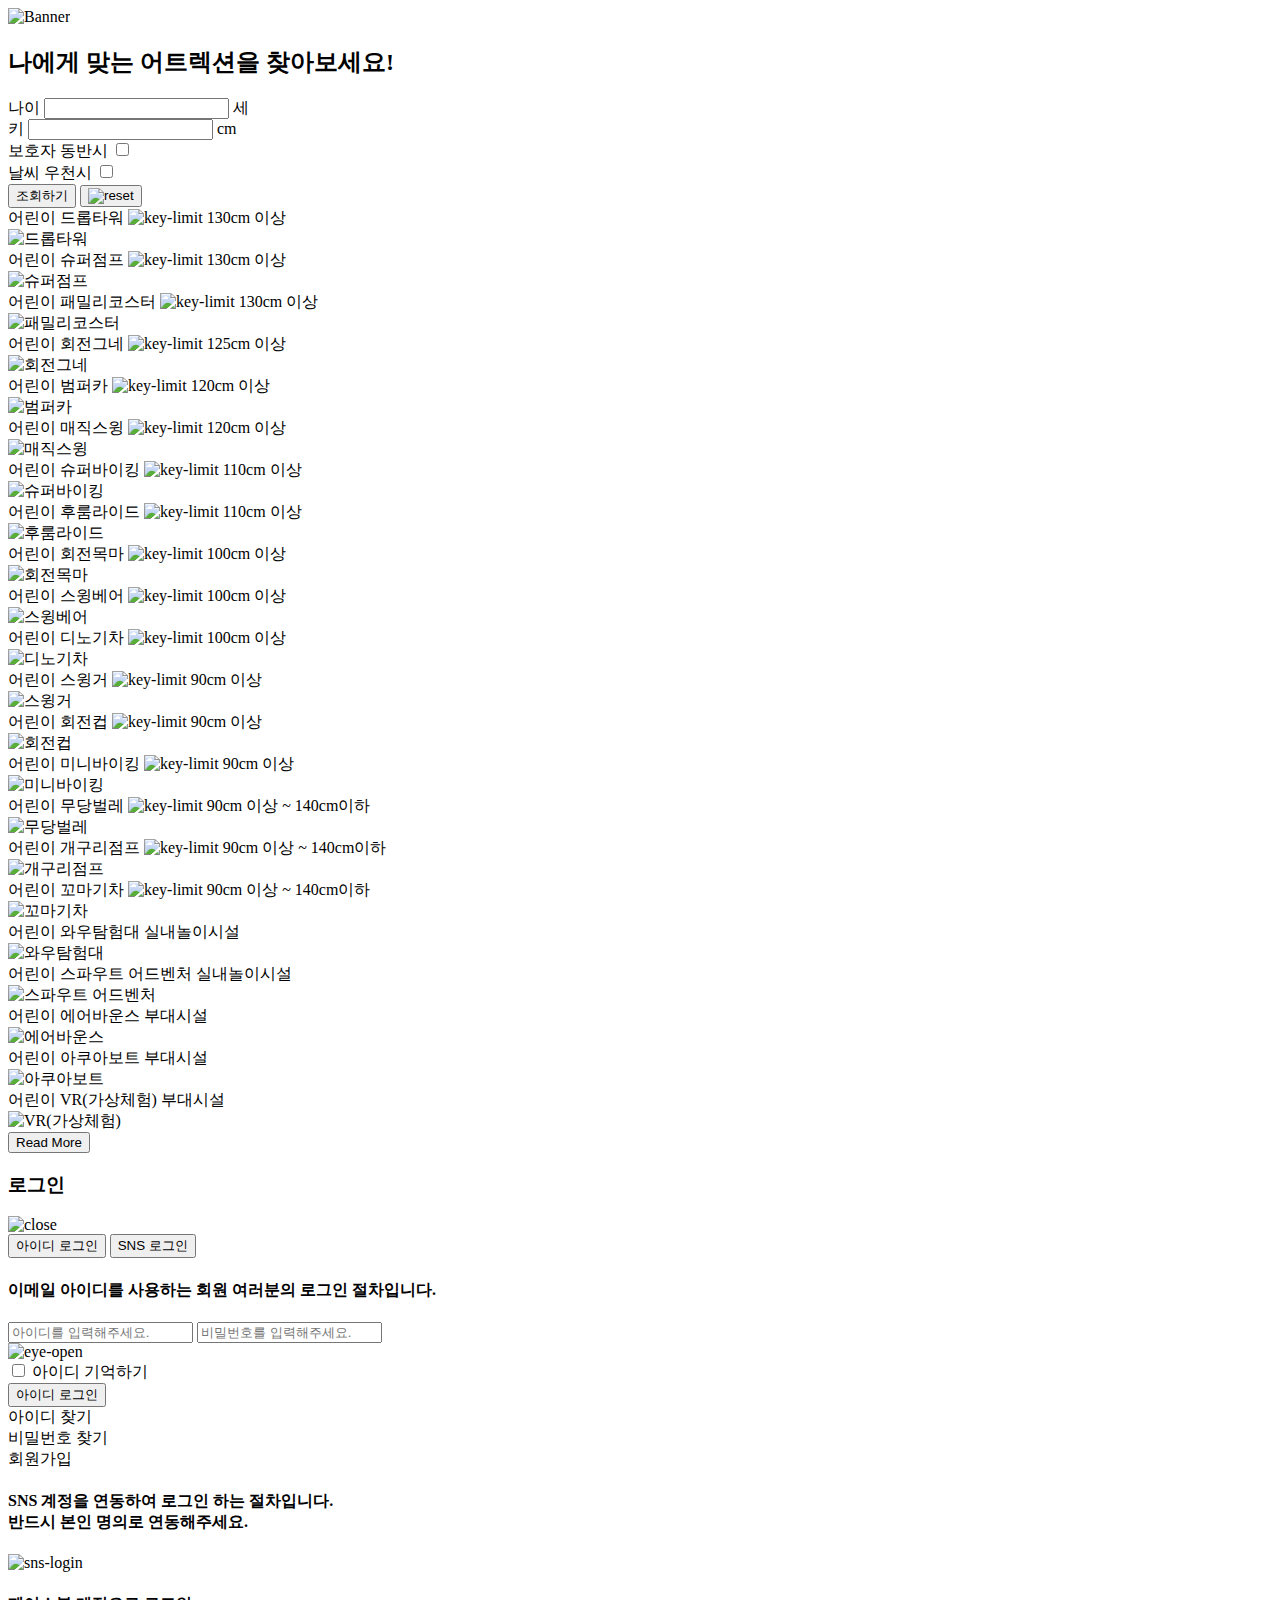
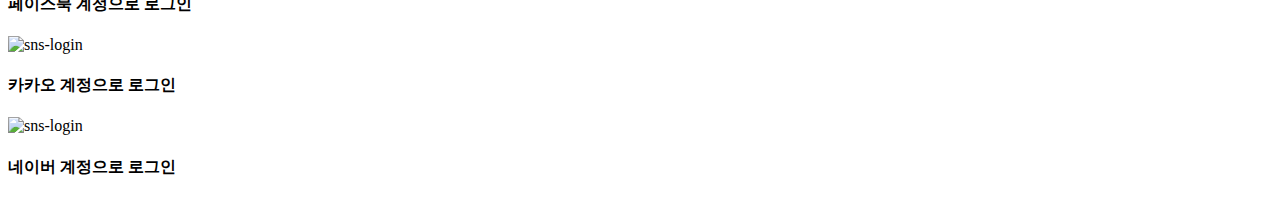
==== commit e482c4f5: "Add files via upload" ====
--- a/html/attraction.html
+++ b/html/attraction.html
@@ -5,10 +5,10 @@
   <meta name="viewport" content="width=device-width, initial-scale=1.0">
   <title>서울어린이대공원</title>
   <link rel="stylesheet" href="https://cdn.jsdelivr.net/npm/bootstrap-icons@1.7.1/font/bootstrap-icons.css">
-  <link rel="icon" href="../images/variables/favicon.png">
-  <link rel="stylesheet" href="../css/style.css">
-  <link rel="stylesheet" href="../css/responsive-tablet.css">
-  <link rel="stylesheet" href="../css/responsive-mobile.css">
+  <link rel="icon" href="/seoulchildrensgrandpark_Portfolio/images/variables/favicon.png">
+  <link rel="stylesheet" href="/seoulchildrensgrandpark_Portfolio/css/style.css">
+  <link rel="stylesheet" href="/seoulchildrensgrandpark_Portfolio/css/responsive-tablet.css">
+  <link rel="stylesheet" href="/seoulchildrensgrandpark_Portfolio/css/responsive-mobile.css">
 </head>
 <body>
   <!-- follow-cursor -->
@@ -17,7 +17,7 @@
   <div class="header-include"></div>
   <!-- Banner -->
   <div class="attraction-banner">
-    <img src="../images/subpage_01_attraction/BannerDesign-01.jpg" alt="Banner">
+    <img src="/seoulchildrensgrandpark_Portfolio/images/subpage_01_attraction/BannerDesign-01.jpg" alt="Banner">
   </div>
   <div class="attraction-inner">
     <div class="attraction-options">      
@@ -55,7 +55,7 @@
           <div class="bottom-options-wrap">
             <div class="btn-container">
               <button class="view" type="submit">조회하기</button>
-              <button class="reset" type="button"><img src="../images/subpage_01_attraction/reset.svg" alt="reset"></button>
+              <button class="reset" type="button"><img src="/seoulchildrensgrandpark_Portfolio/images/subpage_01_attraction/reset.svg" alt="reset"></button>
             </div>
           </div>
       </form>
@@ -68,187 +68,187 @@
           <span class="ride-age">어린이</span>
           <span class="ride-name">드롭타워</span>
           <span class="key-limit">
-            <img src="../images/subpage_01_attraction/Icon-key-limit.png" alt="key-limit">
+            <img src="/seoulchildrensgrandpark_Portfolio/images/subpage_01_attraction/Icon-key-limit.png" alt="key-limit">
             130cm 이상
           </span>
         </div>
-        <img src="../images/subpage_01_attraction/subpage_01_01_drop-tower.jpg" alt="드롭타워">
+        <img src="/seoulchildrensgrandpark_Portfolio/images/subpage_01_attraction/subpage_01_01_drop-tower.jpg" alt="드롭타워">
       </div>
       <div class="ride-item" id="super-jump">
         <div class="ride-explanation">
           <span class="ride-age">어린이</span>
           <span class="ride-name">슈퍼점프</span>
           <span class="key-limit">
-            <img src="../images/subpage_01_attraction/Icon-key-limit.png" alt="key-limit">
+            <img src="/seoulchildrensgrandpark_Portfolio/images/subpage_01_attraction/Icon-key-limit.png" alt="key-limit">
             130cm 이상
           </span>
         </div>
-        <img src="../images/subpage_01_attraction/subpage_01_02_super-jump.jpg" alt="슈퍼점프">
+        <img src="/seoulchildrensgrandpark_Portfolio/images/subpage_01_attraction/subpage_01_02_super-jump.jpg" alt="슈퍼점프">
       </div>
       <div class="ride-item" id="family-coaster">
         <div class="ride-explanation">
           <span class="ride-age">어린이</span>
           <span class="ride-name">패밀리코스터</span>
           <span class="key-limit">
-            <img src="../images/subpage_01_attraction/Icon-key-limit.png" alt="key-limit">
+            <img src="/seoulchildrensgrandpark_Portfolio/images/subpage_01_attraction/Icon-key-limit.png" alt="key-limit">
             130cm 이상
           </span>
         </div>
-        <img src="../images/subpage_01_attraction/subpage_01_03_family-coaster.jpg" alt="패밀리코스터">
+        <img src="/seoulchildrensgrandpark_Portfolio/images/subpage_01_attraction/subpage_01_03_family-coaster.jpg" alt="패밀리코스터">
       </div>
       <div class="ride-item" id="swing-chair">
         <div class="ride-explanation">
           <span class="ride-age">어린이</span>
           <span class="ride-name">회전그네</span>
           <span class="key-limit">
-            <img src="../images/subpage_01_attraction/Icon-key-limit.png" alt="key-limit">
+            <img src="/seoulchildrensgrandpark_Portfolio/images/subpage_01_attraction/Icon-key-limit.png" alt="key-limit">
             125cm 이상
           </span>
         </div>
-        <img src="../images/subpage_01_attraction/subpage_01_04_swing-chair.jpg" alt="회전그네">
+        <img src="/seoulchildrensgrandpark_Portfolio/images/subpage_01_attraction/subpage_01_04_swing-chair.jpg" alt="회전그네">
       </div>
       <div class="ride-item" id="bumper-car">
         <div class="ride-explanation">
           <span class="ride-age">어린이</span>
           <span class="ride-name">범퍼카</span>
           <span class="key-limit">
-            <img src="../images/subpage_01_attraction/Icon-key-limit.png" alt="key-limit">
+            <img src="/seoulchildrensgrandpark_Portfolio/images/subpage_01_attraction/Icon-key-limit.png" alt="key-limit">
             120cm 이상
           </span>
         </div>
-        <img src="../images/subpage_01_attraction/subpage_01_05_bumper-car.jpg" alt="범퍼카">
+        <img src="/seoulchildrensgrandpark_Portfolio/images/subpage_01_attraction/subpage_01_05_bumper-car.jpg" alt="범퍼카">
       </div>
       <div class="ride-item" id="magic-swing">
         <div class="ride-explanation">
           <span class="ride-age">어린이</span>
           <span class="ride-name">매직스윙</span>
           <span class="key-limit">
-            <img src="../images/subpage_01_attraction/Icon-key-limit.png" alt="key-limit">
+            <img src="/seoulchildrensgrandpark_Portfolio/images/subpage_01_attraction/Icon-key-limit.png" alt="key-limit">
             120cm 이상
           </span>
         </div>
-        <img src="../images/subpage_01_attraction/subpage_01_06_magic-swing.jpg" alt="매직스윙">
+        <img src="/seoulchildrensgrandpark_Portfolio/images/subpage_01_attraction/subpage_01_06_magic-swing.jpg" alt="매직스윙">
       </div>
       <div class="ride-item" id="super-viking">
         <div class="ride-explanation">
           <span class="ride-age">어린이</span>
           <span class="ride-name">슈퍼바이킹</span>
           <span class="key-limit">
-            <img src="../images/subpage_01_attraction/Icon-key-limit.png" alt="key-limit">
+            <img src="/seoulchildrensgrandpark_Portfolio/images/subpage_01_attraction/Icon-key-limit.png" alt="key-limit">
             110cm 이상
           </span>
         </div>
-        <img src="../images/subpage_01_attraction/subpage_01_07_super-viking.jpg" alt="슈퍼바이킹">
+        <img src="/seoulchildrensgrandpark_Portfolio/images/subpage_01_attraction/subpage_01_07_super-viking.jpg" alt="슈퍼바이킹">
       </div>
       <div class="ride-item" id="flume-ride">
         <div class="ride-explanation">
           <span class="ride-age">어린이</span>
           <span class="ride-name">후룸라이드</span>
           <span class="key-limit">
-            <img src="../images/subpage_01_attraction/Icon-key-limit.png" alt="key-limit">
+            <img src="/seoulchildrensgrandpark_Portfolio/images/subpage_01_attraction/Icon-key-limit.png" alt="key-limit">
             110cm 이상
           </span>
         </div>
-        <img src="../images/subpage_01_attraction/subpage_01_08_flume-ride.jpg" alt="후룸라이드">
+        <img src="/seoulchildrensgrandpark_Portfolio/images/subpage_01_attraction/subpage_01_08_flume-ride.jpg" alt="후룸라이드">
       </div>
       <div class="ride-item" id="carousel">
         <div class="ride-explanation">
           <span class="ride-age">어린이</span>
           <span class="ride-name">회전목마</span>
           <span class="key-limit">
-            <img src="../images/subpage_01_attraction/Icon-key-limit.png" alt="key-limit">
+            <img src="/seoulchildrensgrandpark_Portfolio/images/subpage_01_attraction/Icon-key-limit.png" alt="key-limit">
             100cm 이상
           </span>
         </div>
-        <img src="../images/subpage_01_attraction/subpage_01_09_carousel.jpg" alt="회전목마">
+        <img src="/seoulchildrensgrandpark_Portfolio/images/subpage_01_attraction/subpage_01_09_carousel.jpg" alt="회전목마">
       </div>
       <div class="ride-item" id="swing-bear">
         <div class="ride-explanation">
           <span class="ride-age">어린이</span>
           <span class="ride-name">스윙베어</span>
           <span class="key-limit">
-            <img src="../images/subpage_01_attraction/Icon-key-limit.png" alt="key-limit">
+            <img src="/seoulchildrensgrandpark_Portfolio/images/subpage_01_attraction/Icon-key-limit.png" alt="key-limit">
             100cm 이상
           </span>
         </div>
-        <img src="../images/subpage_01_attraction/subpage_01_10_swing-bear.jpg" alt="스윙베어">
+        <img src="/seoulchildrensgrandpark_Portfolio/images/subpage_01_attraction/subpage_01_10_swing-bear.jpg" alt="스윙베어">
       </div>
       <div class="ride-item" id="dino-train">
         <div class="ride-explanation">
           <span class="ride-age">어린이</span>
           <span class="ride-name">디노기차</span>
           <span class="key-limit">
-            <img src="../images/subpage_01_attraction/Icon-key-limit.png" alt="key-limit">
+            <img src="/seoulchildrensgrandpark_Portfolio/images/subpage_01_attraction/Icon-key-limit.png" alt="key-limit">
             100cm 이상
           </span>
         </div>
-        <img src="../images/subpage_01_attraction/subpage_01_11_dino-train.jpg" alt="디노기차">
+        <img src="/seoulchildrensgrandpark_Portfolio/images/subpage_01_attraction/subpage_01_11_dino-train.jpg" alt="디노기차">
       </div>
       <div class="ride-item" id="swinger">
         <div class="ride-explanation">
           <span class="ride-age">어린이</span>
           <span class="ride-name">스윙거</span>
           <span class="key-limit">
-            <img src="../images/subpage_01_attraction/Icon-key-limit.png" alt="key-limit">
+            <img src="/seoulchildrensgrandpark_Portfolio/images/subpage_01_attraction/Icon-key-limit.png" alt="key-limit">
             90cm 이상
           </span>
         </div>
-        <img src="../images/subpage_01_attraction/subpage_01_12_swinger.jpg" alt="스윙거">
+        <img src="/seoulchildrensgrandpark_Portfolio/images/subpage_01_attraction/subpage_01_12_swinger.jpg" alt="스윙거">
       </div>
       <div class="ride-item" id="teacup-ride">
         <div class="ride-explanation">
           <span class="ride-age">어린이</span>
           <span class="ride-name">회전컵</span>
           <span class="key-limit">
-            <img src="../images/subpage_01_attraction/Icon-key-limit.png" alt="key-limit">
+            <img src="/seoulchildrensgrandpark_Portfolio/images/subpage_01_attraction/Icon-key-limit.png" alt="key-limit">
             90cm 이상
           </span>
         </div>
-        <img src="../images/subpage_01_attraction/subpage_01_13_teacup-ride.jpg" alt="회전컵">
+        <img src="/seoulchildrensgrandpark_Portfolio/images/subpage_01_attraction/subpage_01_13_teacup-ride.jpg" alt="회전컵">
       </div>
       <div class="ride-item" id="mini-viking">
         <div class="ride-explanation">
           <span class="ride-age">어린이</span>
           <span class="ride-name">미니바이킹</span>
           <span class="key-limit">
-            <img src="../images/subpage_01_attraction/Icon-key-limit.png" alt="key-limit">
+            <img src="/seoulchildrensgrandpark_Portfolio/images/subpage_01_attraction/Icon-key-limit.png" alt="key-limit">
             90cm 이상
           </span>
         </div>
-        <img src="../images/subpage_01_attraction/subpage_01_14_mini-viking.jpg" alt="미니바이킹">
+        <img src="/seoulchildrensgrandpark_Portfolio/images/subpage_01_attraction/subpage_01_14_mini-viking.jpg" alt="미니바이킹">
       </div>
       <div class="ride-item" id="ladybug-ride">
         <div class="ride-explanation">
           <span class="ride-age">어린이</span>
           <span class="ride-name">무당벌레</span>
           <span class="key-limit">
-            <img src="../images/subpage_01_attraction/Icon-key-limit.png" alt="key-limit">
+            <img src="/seoulchildrensgrandpark_Portfolio/images/subpage_01_attraction/Icon-key-limit.png" alt="key-limit">
             90cm 이상 ~ 140cm이하
           </span>
         </div>
-        <img src="../images/subpage_01_attraction/subpage_01_15_ladybug-ride.jpg" alt="무당벌레">
+        <img src="/seoulchildrensgrandpark_Portfolio/images/subpage_01_attraction/subpage_01_15_ladybug-ride.jpg" alt="무당벌레">
       </div>
       <div class="ride-item" id="frog-jump">
         <div class="ride-explanation">
           <span class="ride-age">어린이</span>
           <span class="ride-name">개구리점프</span>
           <span class="key-limit">
-            <img src="../images/subpage_01_attraction/Icon-key-limit.png" alt="key-limit">
+            <img src="/seoulchildrensgrandpark_Portfolio/images/subpage_01_attraction/Icon-key-limit.png" alt="key-limit">
             90cm 이상 ~ 140cm이하
           </span>
         </div>
-        <img src="../images/subpage_01_attraction/subpage_01_16_frog-jump.jpg" alt="개구리점프">
+        <img src="/seoulchildrensgrandpark_Portfolio/images/subpage_01_attraction/subpage_01_16_frog-jump.jpg" alt="개구리점프">
       </div>
       <div class="ride-item" id="little-train">
         <div class="ride-explanation">
           <span class="ride-age">어린이</span>
           <span class="ride-name">꼬마기차</span>
           <span class="key-limit">
-            <img src="../images/subpage_01_attraction/Icon-key-limit.png" alt="key-limit">
+            <img src="/seoulchildrensgrandpark_Portfolio/images/subpage_01_attraction/Icon-key-limit.png" alt="key-limit">
             90cm 이상 ~ 140cm이하
           </span>
         </div>
-        <img src="../images/subpage_01_attraction/subpage_01_17_little-train.jpg" alt="꼬마기차">
+        <img src="/seoulchildrensgrandpark_Portfolio/images/subpage_01_attraction/subpage_01_17_little-train.jpg" alt="꼬마기차">
       </div>
       <div class="ride-item" id="wow-exploration-team">
         <div class="ride-explanation">
@@ -256,7 +256,7 @@
           <span class="ride-name">와우탐험대</span>
           <span class="key-limit">실내놀이시설</span>
         </div>
-        <img src="../images/subpage_01_attraction/subpage_01_18_wow-exploration-team.jpg" alt="와우탐험대">
+        <img src="/seoulchildrensgrandpark_Portfolio/images/subpage_01_attraction/subpage_01_18_wow-exploration-team.jpg" alt="와우탐험대">
       </div>
       <div class="ride-item" id="spout-adventure">
         <div class="ride-explanation">
@@ -264,7 +264,7 @@
           <span class="ride-name">스파우트 어드벤처</span>
           <span class="key-limit">실내놀이시설</span>
         </div>
-        <img src="../images/subpage_01_attraction/subpage_01_19_spout-adventure.jpg" alt="스파우트 어드벤처">
+        <img src="/seoulchildrensgrandpark_Portfolio/images/subpage_01_attraction/subpage_01_19_spout-adventure.jpg" alt="스파우트 어드벤처">
       </div>
       <div class="ride-item" id="air-bounce">
         <div class="ride-explanation">
@@ -272,7 +272,7 @@
           <span class="ride-name">에어바운스</span>
           <span class="key-limit">부대시설</span>
         </div>
-        <img src="../images/subpage_01_attraction/subpage_01_20_air-bounce.jpg" alt="에어바운스">
+        <img src="/seoulchildrensgrandpark_Portfolio/images/subpage_01_attraction/subpage_01_20_air-bounce.jpg" alt="에어바운스">
       </div>
       <div class="ride-item" id="Aqua-boat">
         <div class="ride-explanation">
@@ -280,7 +280,7 @@
           <span class="ride-name">아쿠아보트</span>
           <span class="key-limit">부대시설</span>
         </div>
-        <img src="../images/subpage_01_attraction/subpage_01_21_Aqua-boat.jpg" alt="아쿠아보트">
+        <img src="/seoulchildrensgrandpark_Portfolio/images/subpage_01_attraction/subpage_01_21_Aqua-boat.jpg" alt="아쿠아보트">
       </div>
       <div class="ride-item" id="vr-experience">
         <div class="ride-explanation">
@@ -288,7 +288,7 @@
           <span class="ride-name">VR(가상체험)</span>
           <span class="key-limit">부대시설</span>
         </div>
-        <img src="../images/subpage_01_attraction/subpage_01_22_vr-experience.jpg" alt="VR(가상체험)">
+        <img src="/seoulchildrensgrandpark_Portfolio/images/subpage_01_attraction/subpage_01_22_vr-experience.jpg" alt="VR(가상체험)">
       </div>
     </div>
     <button class="readmore">Read More</button>
@@ -305,7 +305,7 @@
       <div class="login-head">
         <h3 class="login-title">로그인</h3>
         <div class="close" id="login-modal-close-btn">
-          <img src="/images/variables/close-icon-black.svg" alt="close">
+          <img src="/seoulchildrensgrandpark_Portfolio/images/variables/close-icon-black.svg" alt="close">
         </div>
       </div>
     <div class="login-switch-tap">
@@ -324,7 +324,7 @@
         <input type="text" placeholder="아이디를 입력해주세요." class="id-input-area">
         <input type="password" placeholder="비밀번호를 입력해주세요." class="password-input-area"> 
       </div>
-      <img src="/images/variables/eye-open.svg" alt="eye-open" class="password-eye" onclick="togglePassword()"> <!-- 클릭 시 togglePassword 호출 -->
+      <img src="/seoulchildrensgrandpark_Portfolio/images/variables/eye-open.svg" alt="eye-open" class="password-eye" onclick="togglePassword()"> <!-- 클릭 시 togglePassword 호출 -->
       <div class="remember-btn">
         <input type="checkbox" name="id-remember" id="id-remember">
         아이디 기억하기
@@ -347,15 +347,15 @@
       </div>
       <div class="sns-login-items">
         <div class="sns-login-item">
-          <img src="/images/variables/sns-login-01.png" alt="sns-login">
+          <img src="/seoulchildrensgrandpark_Portfolio/images/variables/sns-login-01.png" alt="sns-login">
           <h4>페이스북 계정으로 로그인</h4>
         </div>
         <div class="sns-login-item">
-          <img src="/images/variables/sns-login-02.png" alt="sns-login">
+          <img src="/seoulchildrensgrandpark_Portfolio/images/variables/sns-login-02.png" alt="sns-login">
           <h4>카카오 계정으로 로그인</h4>
         </div>
         <div class="sns-login-item">
-          <img src="/images/variables/sns-login-03.png" alt="sns-login">
+          <img src="/seoulchildrensgrandpark_Portfolio/images/variables/sns-login-03.png" alt="sns-login">
           <h4>네이버 계정으로 로그인</h4>
         </div>
       </div>
@@ -365,9 +365,9 @@
     </div>
   </div>
 
-  <script src="../script/footer-white.js"></script>
-  <script src="../script/sub-custom.js"></script>
-  <script src="../script/custom-main.js"></script>
-  <script src="../script/variables.js"></script>
+  <script src="/seoulchildrensgrandpark_Portfolio/script/footer-white.js"></script>
+  <script src="/seoulchildrensgrandpark_Portfolio/script/sub-custom.js"></script>
+  <script src="/seoulchildrensgrandpark_Portfolio/script/custom-main.js"></script>
+  <script src="/seoulchildrensgrandpark_Portfolio/script/variables.js"></script>
 </body>
 </html>